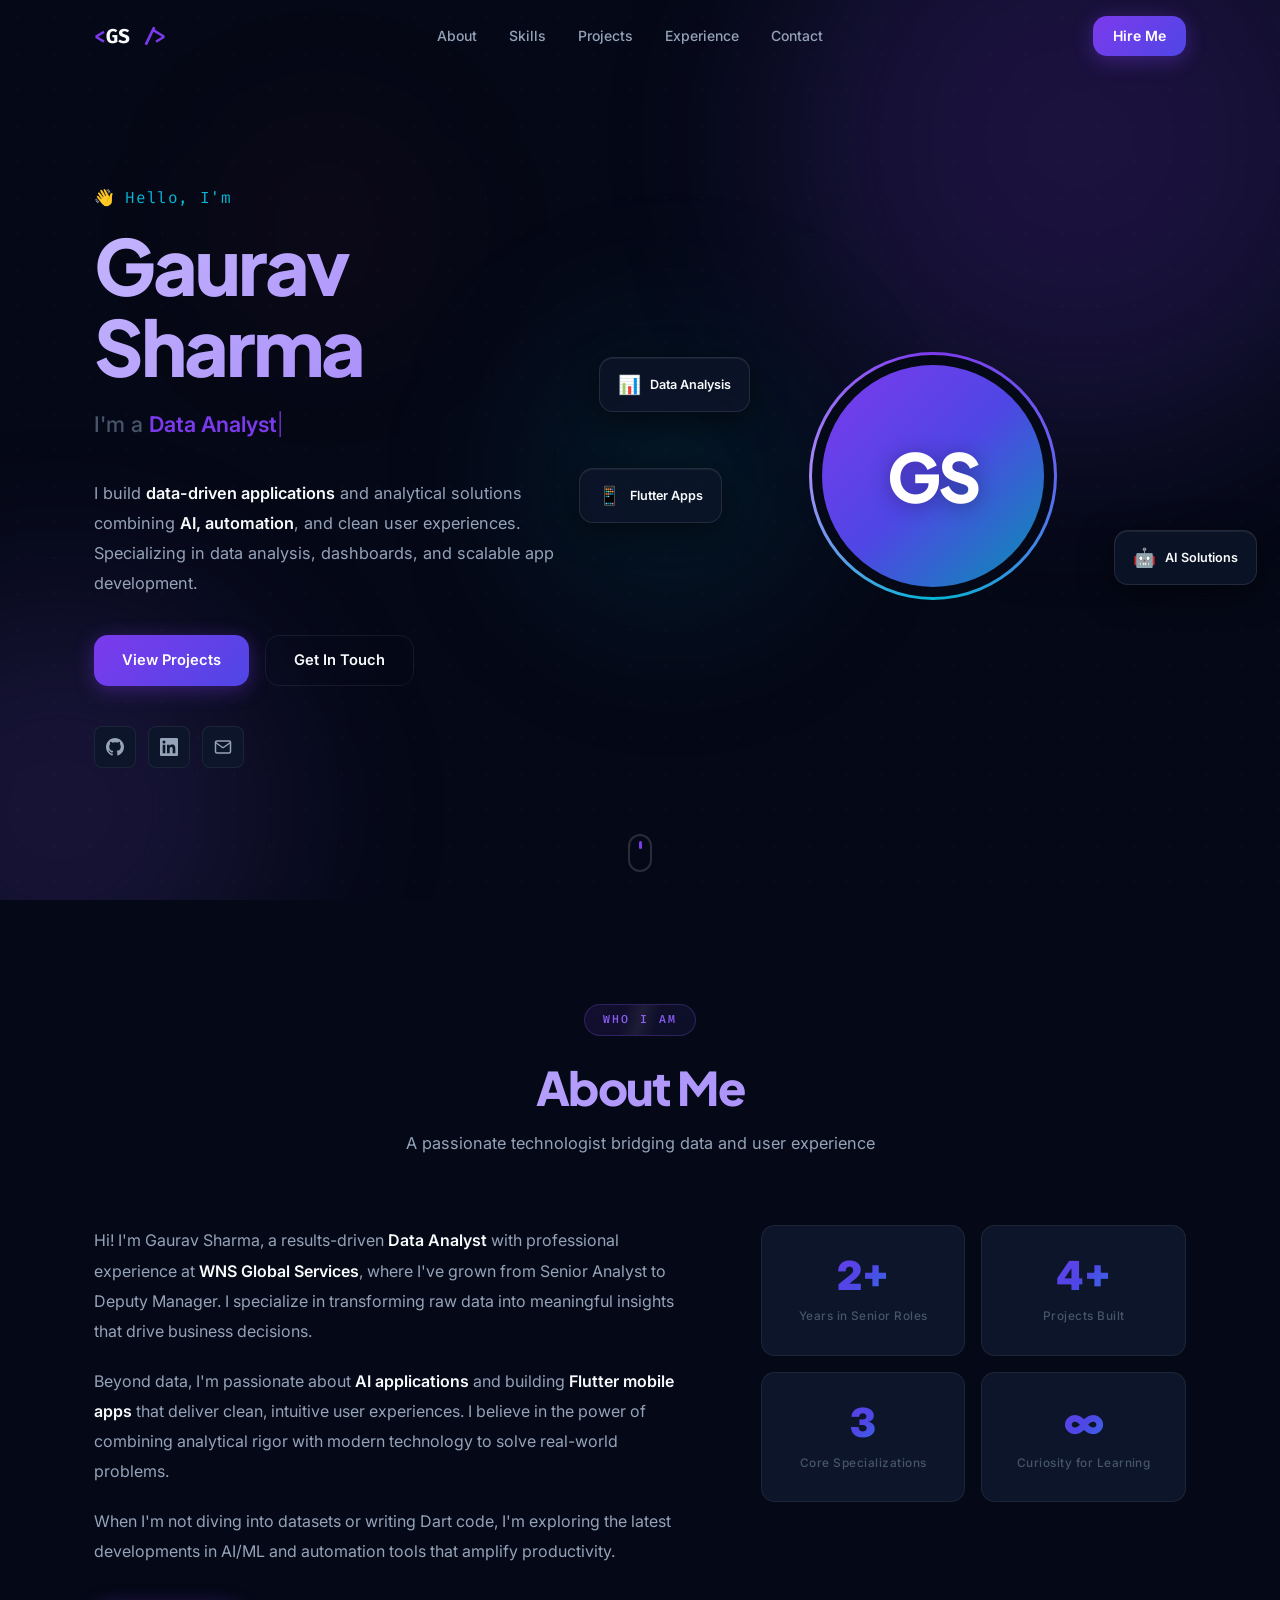
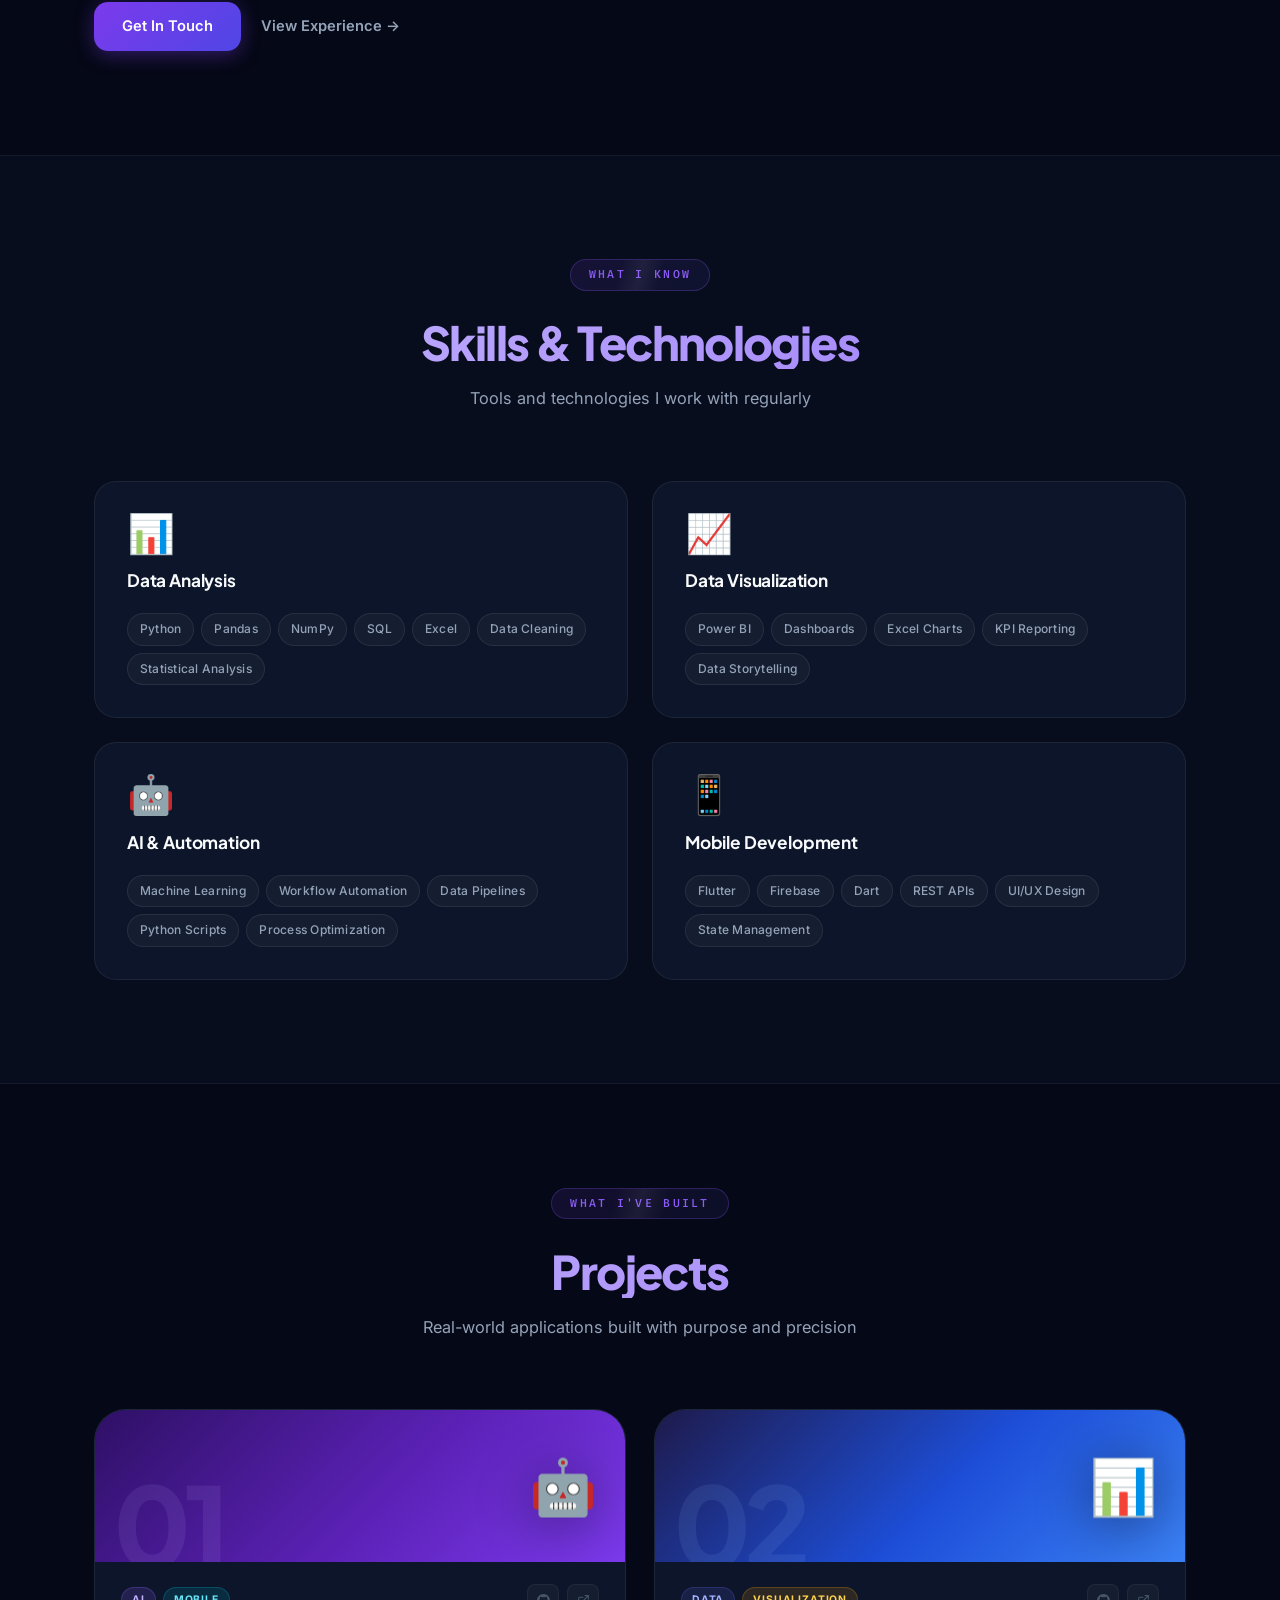
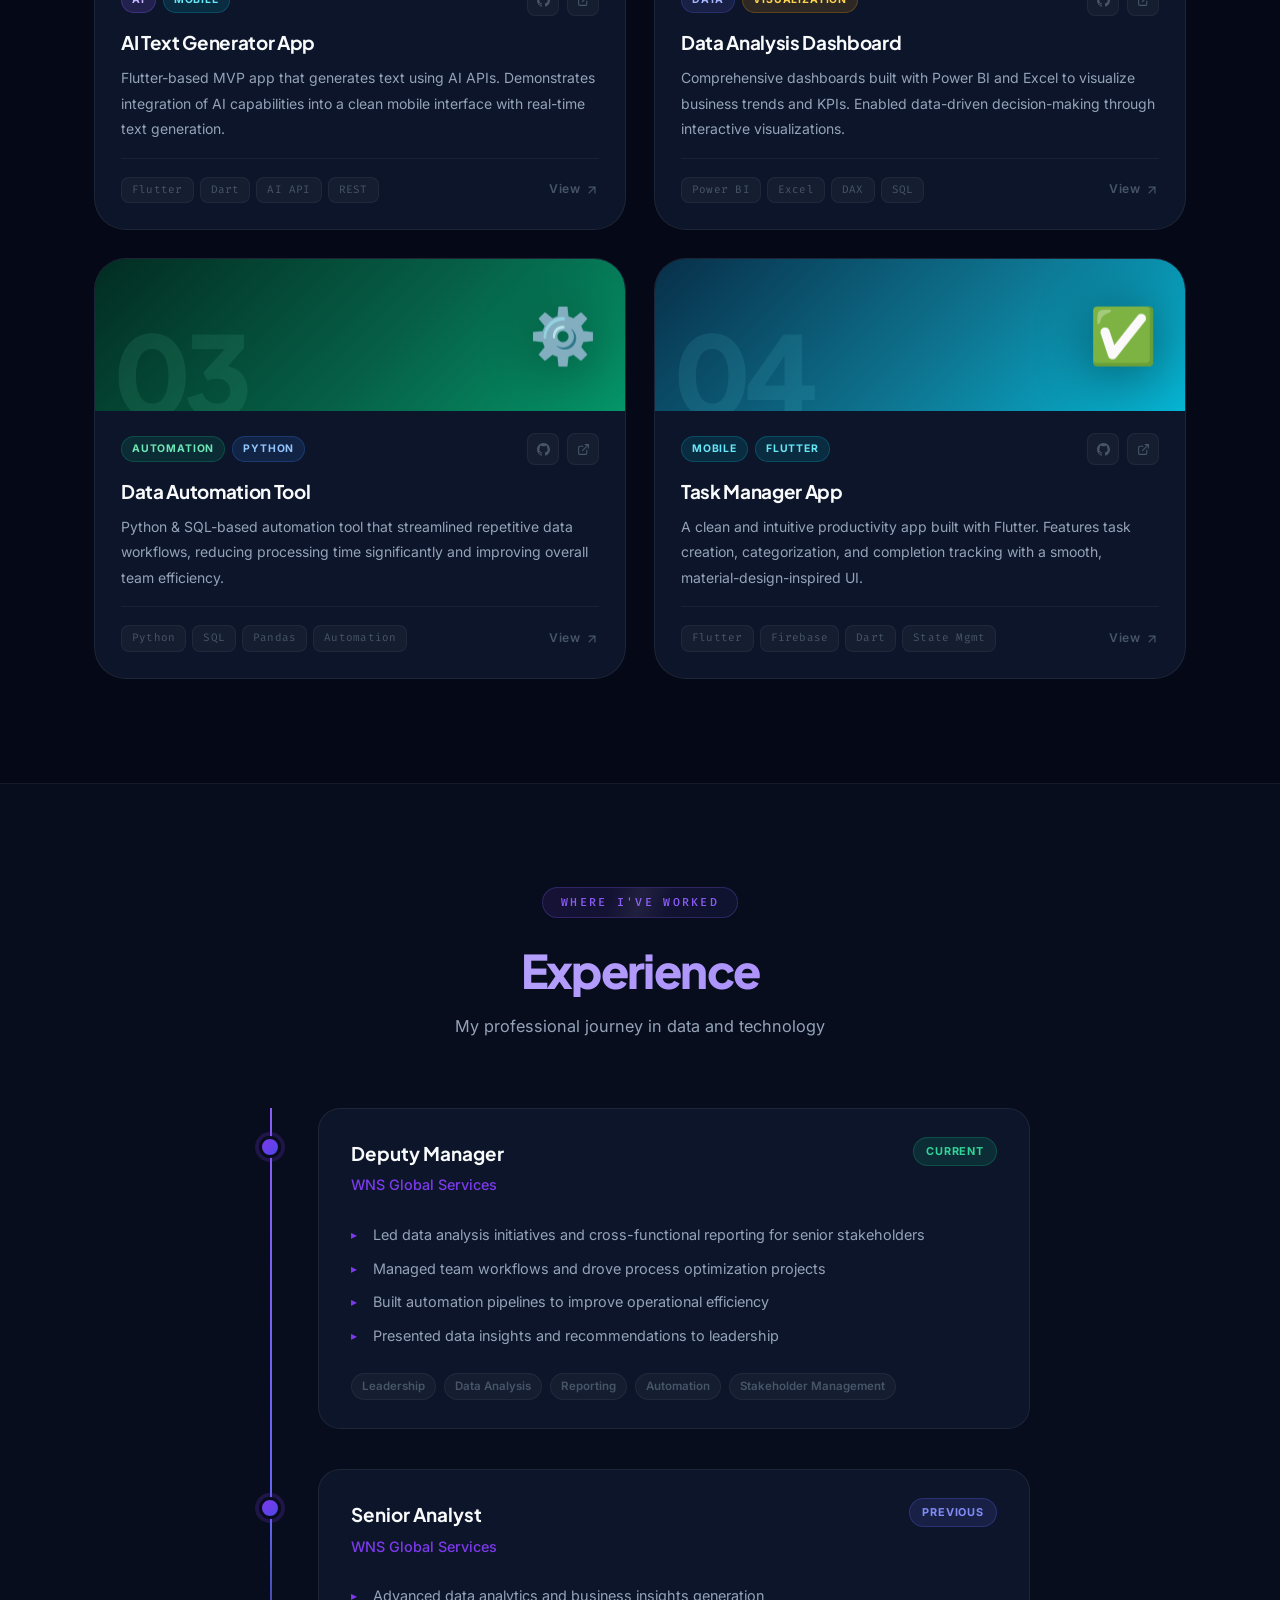
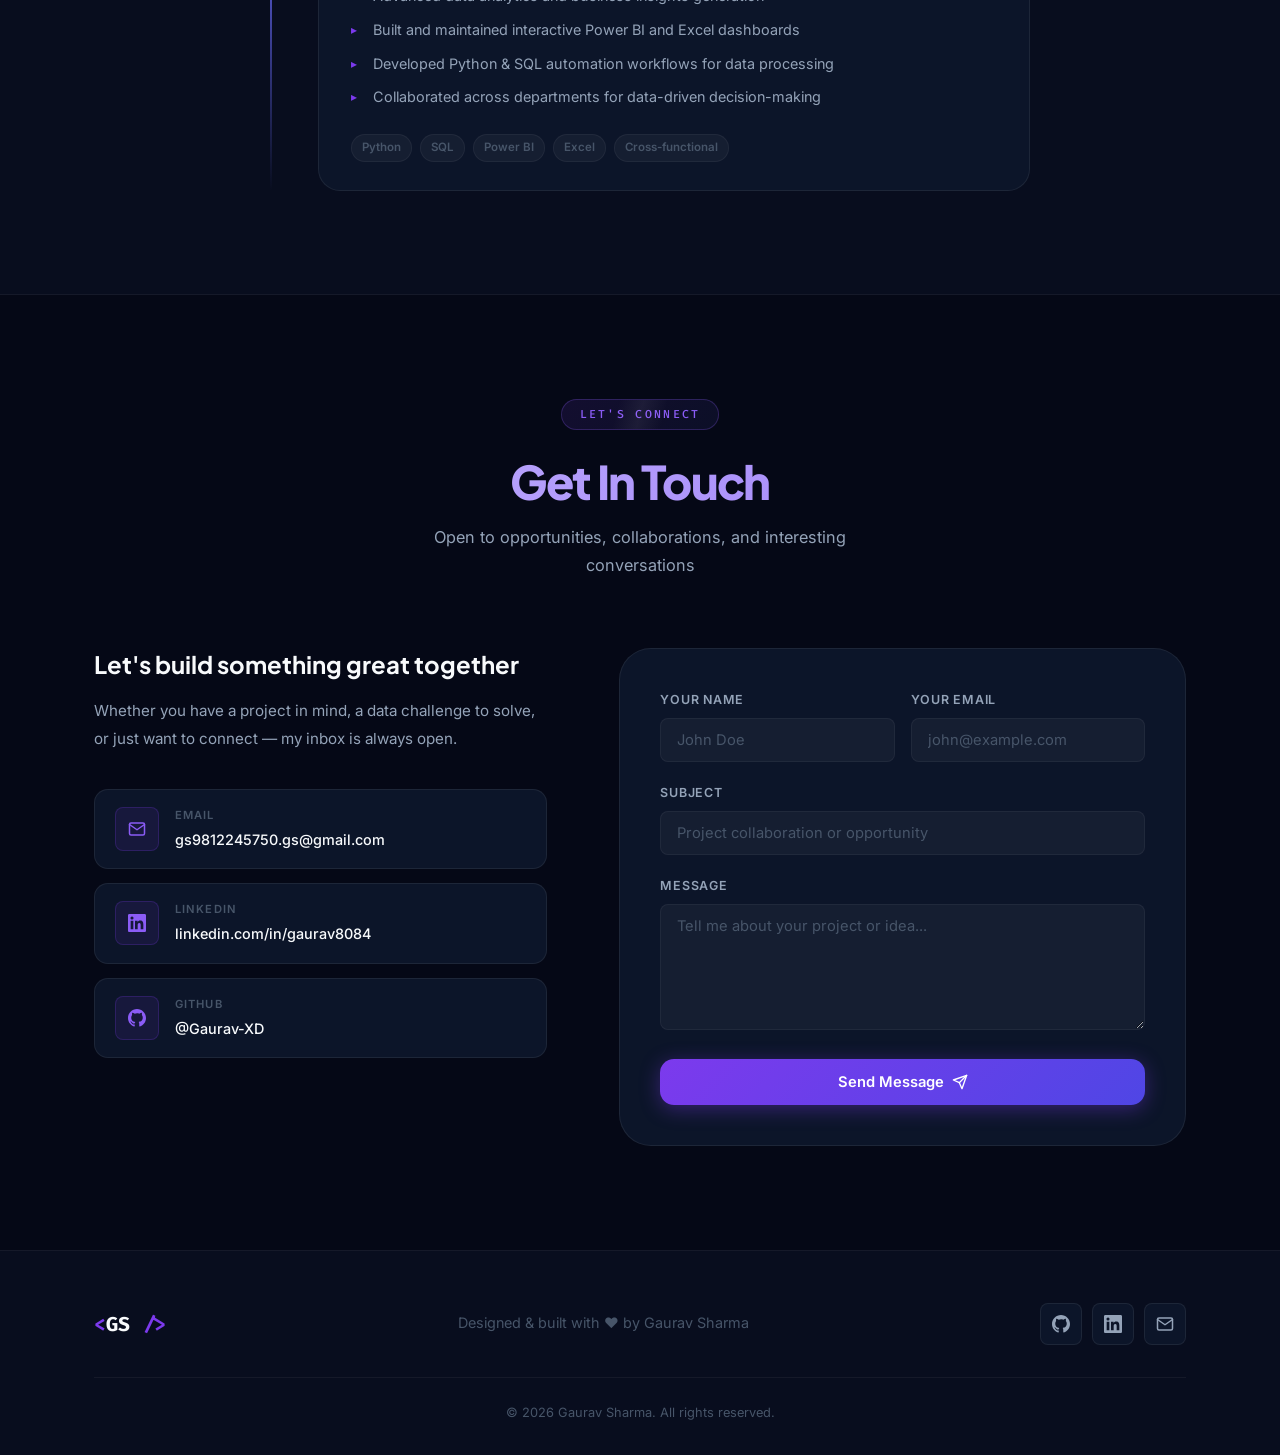
==== index.html @ 49dc33bd "Initial portfolio release" ====
<!DOCTYPE html>
<html lang="en">
<head>
  <meta charset="UTF-8" />
  <meta name="viewport" content="width=device-width, initial-scale=1.0" />
  <meta name="description" content="Gaurav Sharma – Data Analyst, AI Enthusiast & Flutter Developer. Building data-driven applications and analytical solutions." />
  <title>Gaurav Sharma | Data Analyst · AI Enthusiast · Flutter Developer</title>
  <link rel="stylesheet" href="style.css" />
  <link rel="preconnect" href="https://fonts.googleapis.com" />
  <link rel="preconnect" href="https://fonts.gstatic.com" crossorigin />
  <link href="https://fonts.googleapis.com/css2?family=Plus+Jakarta+Sans:wght@400;500;600;700;800;900&family=Inter:wght@300;400;500;600;700;800;900&family=Fira+Code:wght@400;500&display=swap" rel="stylesheet" />
</head>
<body>

  <!-- ===================== NAVIGATION ===================== -->
  <nav class="nav" id="nav">
    <div class="container nav-container">
      <a href="#hero" class="nav-logo">
        <span class="logo-bracket">&lt;</span>GS<span class="logo-bracket"> /&gt;</span>
      </a>
      <ul class="nav-menu" id="navMenu">
        <li><a href="#about"      class="nav-link">About</a></li>
        <li><a href="#skills"     class="nav-link">Skills</a></li>
        <li><a href="#projects"   class="nav-link">Projects</a></li>
        <li><a href="#experience" class="nav-link">Experience</a></li>
        <li><a href="#contact"    class="nav-link">Contact</a></li>
      </ul>
      <a href="#contact" class="btn btn-primary nav-cta">Hire Me</a>
      <button class="hamburger" id="hamburger" aria-label="Toggle menu" aria-expanded="false">
        <span></span><span></span><span></span>
      </button>
    </div>
  </nav>

  <!-- ===================== HERO ===================== -->
  <section id="hero" class="hero">
    <div class="hero-bg">
      <div class="hero-orb orb-1"></div>
      <div class="hero-orb orb-2"></div>
      <div class="hero-orb orb-3"></div>
      <div class="hero-orb orb-4"></div>
    </div>

    <div class="container hero-container">
      <!-- Left: Text Content -->
      <div class="hero-content">
        <p class="hero-greeting animate-fade">👋 Hello, I'm</p>
        <h1 class="hero-name" style="animation-delay:.1s">Gaurav Sharma</h1>
        <div class="hero-role animate-fade" style="animation-delay:.2s">
          <span class="role-prefix">I'm a </span>
          <span class="typing-text" id="typingText"></span><span class="cursor">|</span>
        </div>
        <p class="hero-bio animate-fade" style="animation-delay:.3s">
          I build <strong>data-driven applications</strong> and analytical solutions combining
          <strong>AI, automation</strong>, and clean user experiences. Specializing in
          data analysis, dashboards, and scalable app development.
        </p>
        <div class="hero-actions animate-fade" style="animation-delay:.4s">
          <a href="#projects" class="btn btn-primary">View Projects</a>
          <a href="#contact"  class="btn btn-outline">Get In Touch</a>
        </div>
        <div class="hero-socials animate-fade" style="animation-delay:.5s">
          <a href="https://github.com/Gaurav-XD" target="_blank" rel="noopener noreferrer" class="social-link" aria-label="GitHub">
            <svg viewBox="0 0 24 24" fill="currentColor"><path d="M12 0C5.374 0 0 5.373 0 12c0 5.302 3.438 9.8 8.207 11.387.599.111.793-.261.793-.577v-2.234c-3.338.726-4.033-1.416-4.033-1.416-.546-1.387-1.333-1.756-1.333-1.756-1.089-.745.083-.729.083-.729 1.205.084 1.839 1.237 1.839 1.237 1.07 1.834 2.807 1.304 3.492.997.107-.775.418-1.305.762-1.604-2.665-.305-5.467-1.334-5.467-5.931 0-1.311.469-2.381 1.236-3.221-.124-.303-.535-1.524.117-3.176 0 0 1.008-.322 3.301 1.23A11.509 11.509 0 0112 5.803c1.02.005 2.047.138 3.006.404 2.291-1.552 3.297-1.23 3.297-1.23.653 1.653.242 2.874.118 3.176.77.84 1.235 1.911 1.235 3.221 0 4.609-2.807 5.624-5.479 5.921.43.372.823 1.102.823 2.222v3.293c0 .319.192.694.801.576C20.566 21.797 24 17.3 24 12c0-6.627-5.373-12-12-12z"/></svg>
          </a>
          <a href="https://www.linkedin.com/in/gaurav8084/" target="_blank" rel="noopener noreferrer" class="social-link" aria-label="LinkedIn">
            <svg viewBox="0 0 24 24" fill="currentColor"><path d="M20.447 20.452h-3.554v-5.569c0-1.328-.027-3.037-1.852-3.037-1.853 0-2.136 1.445-2.136 2.939v5.667H9.351V9h3.414v1.561h.046c.477-.9 1.637-1.85 3.37-1.85 3.601 0 4.267 2.37 4.267 5.455v6.286zM5.337 7.433a2.062 2.062 0 01-2.063-2.065 2.064 2.064 0 112.063 2.065zm1.782 13.019H3.555V9h3.564v11.452zM22.225 0H1.771C.792 0 0 .774 0 1.729v20.542C0 23.227.792 24 1.771 24h20.451C23.2 24 24 23.227 24 22.271V1.729C24 .774 23.2 0 22.222 0h.003z"/></svg>
          </a>
          <a href="mailto:gs9812245750.gs@gmail.com" class="social-link" aria-label="Email">
            <svg viewBox="0 0 24 24" fill="none" stroke="currentColor" stroke-width="2" stroke-linecap="round" stroke-linejoin="round"><path d="M4 4h16c1.1 0 2 .9 2 2v12c0 1.1-.9 2-2 2H4c-1.1 0-2-.9-2-2V6c0-1.1.9-2 2-2z"/><polyline points="22,6 12,13 2,6"/></svg>
          </a>
        </div>
      </div>

      <!-- Right: Visual -->
      <div class="hero-visual animate-fade" style="animation-delay:.25s">
        <div class="hero-avatar">
          <div class="avatar-ring"></div>
          <div class="avatar-inner">GS</div>
        </div>
        <div class="floating-card card-1"><span class="card-icon">📊</span><span>Data Analysis</span></div>
        <div class="floating-card card-2"><span class="card-icon">🤖</span><span>AI Solutions</span></div>
        <div class="floating-card card-3"><span class="card-icon">📱</span><span>Flutter Apps</span></div>
      </div>
    </div>

    <a href="#about" class="scroll-indicator" aria-label="Scroll down">
      <div class="scroll-mouse"><div class="scroll-wheel"></div></div>
    </a>
  </section>

  <!-- ===================== ABOUT ===================== -->
  <section id="about" class="section">
    <div class="container">
      <div class="section-header animate-on-scroll">
        <span class="section-label">Who I Am</span>
        <h2 class="section-title">About Me</h2>
        <p class="section-subtitle">A passionate technologist bridging data and user experience</p>
      </div>

      <div class="about-grid">
        <div class="about-text animate-on-scroll">
          <p>
            Hi! I'm Gaurav Sharma, a results-driven <strong>Data Analyst</strong> with professional
            experience at <strong>WNS Global Services</strong>, where I've grown from Senior Analyst
            to Deputy Manager. I specialize in transforming raw data into meaningful insights that
            drive business decisions.
          </p>
          <p>
            Beyond data, I'm passionate about <strong>AI applications</strong> and building
            <strong>Flutter mobile apps</strong> that deliver clean, intuitive user experiences.
            I believe in the power of combining analytical rigor with modern technology to solve
            real-world problems.
          </p>
          <p>
            When I'm not diving into datasets or writing Dart code, I'm exploring the latest
            developments in AI/ML and automation tools that amplify productivity.
          </p>
          <div class="about-actions">
            <a href="#contact"    class="btn btn-primary">Get In Touch</a>
            <a href="#experience" class="btn btn-ghost">View Experience →</a>
          </div>
        </div>

        <div class="about-stats animate-on-scroll">
          <div class="stat-card">
            <span class="stat-number">2+</span>
            <span class="stat-label">Years in Senior Roles</span>
          </div>
          <div class="stat-card">
            <span class="stat-number">4+</span>
            <span class="stat-label">Projects Built</span>
          </div>
          <div class="stat-card">
            <span class="stat-number">3</span>
            <span class="stat-label">Core Specializations</span>
          </div>
          <div class="stat-card">
            <span class="stat-number">∞</span>
            <span class="stat-label">Curiosity for Learning</span>
          </div>
        </div>
      </div>
    </div>
  </section>

  <!-- ===================== SKILLS ===================== -->
  <section id="skills" class="section section-dark">
    <div class="container">
      <div class="section-header animate-on-scroll">
        <span class="section-label">What I Know</span>
        <h2 class="section-title">Skills &amp; Technologies</h2>
        <p class="section-subtitle">Tools and technologies I work with regularly</p>
      </div>

      <div class="skills-grid">
        <div class="skill-category animate-on-scroll">
          <div class="category-icon">📊</div>
          <h3>Data Analysis</h3>
          <div class="skill-tags">
            <span class="tag">Python</span>
            <span class="tag">Pandas</span>
            <span class="tag">NumPy</span>
            <span class="tag">SQL</span>
            <span class="tag">Excel</span>
            <span class="tag">Data Cleaning</span>
            <span class="tag">Statistical Analysis</span>
          </div>
        </div>

        <div class="skill-category animate-on-scroll">
          <div class="category-icon">📈</div>
          <h3>Data Visualization</h3>
          <div class="skill-tags">
            <span class="tag">Power BI</span>
            <span class="tag">Dashboards</span>
            <span class="tag">Excel Charts</span>
            <span class="tag">KPI Reporting</span>
            <span class="tag">Data Storytelling</span>
          </div>
        </div>

        <div class="skill-category animate-on-scroll">
          <div class="category-icon">🤖</div>
          <h3>AI &amp; Automation</h3>
          <div class="skill-tags">
            <span class="tag">Machine Learning</span>
            <span class="tag">Workflow Automation</span>
            <span class="tag">Data Pipelines</span>
            <span class="tag">Python Scripts</span>
            <span class="tag">Process Optimization</span>
          </div>
        </div>

        <div class="skill-category animate-on-scroll">
          <div class="category-icon">📱</div>
          <h3>Mobile Development</h3>
          <div class="skill-tags">
            <span class="tag">Flutter</span>
            <span class="tag">Firebase</span>
            <span class="tag">Dart</span>
            <span class="tag">REST APIs</span>
            <span class="tag">UI/UX Design</span>
            <span class="tag">State Management</span>
          </div>
        </div>
      </div>
    </div>
  </section>

  <!-- ===================== PROJECTS ===================== -->
  <section id="projects" class="section">
    <div class="container">
      <div class="section-header animate-on-scroll">
        <span class="section-label">What I've Built</span>
        <h2 class="section-title">Projects</h2>
        <p class="section-subtitle">Real-world applications built with purpose and precision</p>
      </div>

      <div class="projects-grid">

        <!-- Project 1 -->
        <div class="project-card animate-on-scroll" data-color="purple">
          <div class="project-card-banner">
            <span class="card-num">01</span>
            <div class="banner-icon">🤖</div>
            <div class="banner-shimmer"></div>
          </div>
          <div class="project-content">
            <div class="project-top">
              <div class="project-badges">
                <span class="badge badge-ai">AI</span>
                <span class="badge badge-mobile">Mobile</span>
              </div>
              <div class="project-links">
                <a href="#" class="project-link" aria-label="View on GitHub" title="GitHub">
                  <svg viewBox="0 0 24 24" fill="currentColor"><path d="M12 0C5.374 0 0 5.373 0 12c0 5.302 3.438 9.8 8.207 11.387.599.111.793-.261.793-.577v-2.234c-3.338.726-4.033-1.416-4.033-1.416-.546-1.387-1.333-1.756-1.333-1.756-1.089-.745.083-.729.083-.729 1.205.084 1.839 1.237 1.839 1.237 1.07 1.834 2.807 1.304 3.492.997.107-.775.418-1.305.762-1.604-2.665-.305-5.467-1.334-5.467-5.931 0-1.311.469-2.381 1.236-3.221-.124-.303-.535-1.524.117-3.176 0 0 1.008-.322 3.301 1.23A11.509 11.509 0 0112 5.803c1.02.005 2.047.138 3.006.404 2.291-1.552 3.297-1.23 3.297-1.23.653 1.653.242 2.874.118 3.176.77.84 1.235 1.911 1.235 3.221 0 4.609-2.807 5.624-5.479 5.921.43.372.823 1.102.823 2.222v3.293c0 .319.192.694.801.576C20.566 21.797 24 17.3 24 12c0-6.627-5.373-12-12-12z"/></svg>
                </a>
                <a href="#" class="project-link" aria-label="Live demo" title="Live Demo">
                  <svg viewBox="0 0 24 24" fill="none" stroke="currentColor" stroke-width="2" stroke-linecap="round" stroke-linejoin="round"><path d="M18 13v6a2 2 0 01-2 2H5a2 2 0 01-2-2V8a2 2 0 012-2h6"/><polyline points="15 3 21 3 21 9"/><line x1="10" y1="14" x2="21" y2="3"/></svg>
                </a>
              </div>
            </div>
            <h3>AI Text Generator App</h3>
            <p>Flutter-based MVP app that generates text using AI APIs. Demonstrates integration of AI capabilities into a clean mobile interface with real-time text generation.</p>
            <div class="project-footer">
              <div class="tech-stack">
                <span class="tech-tag">Flutter</span>
                <span class="tech-tag">Dart</span>
                <span class="tech-tag">AI API</span>
                <span class="tech-tag">REST</span>
              </div>
              <a href="#" class="project-view-btn">
                View
                <svg viewBox="0 0 24 24" fill="none" stroke="currentColor" stroke-width="2" stroke-linecap="round" stroke-linejoin="round"><line x1="7" y1="17" x2="17" y2="7"/><polyline points="7 7 17 7 17 17"/></svg>
              </a>
            </div>
          </div>
        </div>

        <!-- Project 2 -->
        <div class="project-card animate-on-scroll" data-color="blue">
          <div class="project-card-banner">
            <span class="card-num">02</span>
            <div class="banner-icon">📊</div>
            <div class="banner-shimmer"></div>
          </div>
          <div class="project-content">
            <div class="project-top">
              <div class="project-badges">
                <span class="badge badge-data">Data</span>
                <span class="badge badge-viz">Visualization</span>
              </div>
              <div class="project-links">
                <a href="#" class="project-link" aria-label="View on GitHub" title="GitHub">
                  <svg viewBox="0 0 24 24" fill="currentColor"><path d="M12 0C5.374 0 0 5.373 0 12c0 5.302 3.438 9.8 8.207 11.387.599.111.793-.261.793-.577v-2.234c-3.338.726-4.033-1.416-4.033-1.416-.546-1.387-1.333-1.756-1.333-1.756-1.089-.745.083-.729.083-.729 1.205.084 1.839 1.237 1.839 1.237 1.07 1.834 2.807 1.304 3.492.997.107-.775.418-1.305.762-1.604-2.665-.305-5.467-1.334-5.467-5.931 0-1.311.469-2.381 1.236-3.221-.124-.303-.535-1.524.117-3.176 0 0 1.008-.322 3.301 1.23A11.509 11.509 0 0112 5.803c1.02.005 2.047.138 3.006.404 2.291-1.552 3.297-1.23 3.297-1.23.653 1.653.242 2.874.118 3.176.77.84 1.235 1.911 1.235 3.221 0 4.609-2.807 5.624-5.479 5.921.43.372.823 1.102.823 2.222v3.293c0 .319.192.694.801.576C20.566 21.797 24 17.3 24 12c0-6.627-5.373-12-12-12z"/></svg>
                </a>
                <a href="#" class="project-link" aria-label="Live demo" title="Live Demo">
                  <svg viewBox="0 0 24 24" fill="none" stroke="currentColor" stroke-width="2" stroke-linecap="round" stroke-linejoin="round"><path d="M18 13v6a2 2 0 01-2 2H5a2 2 0 01-2-2V8a2 2 0 012-2h6"/><polyline points="15 3 21 3 21 9"/><line x1="10" y1="14" x2="21" y2="3"/></svg>
                </a>
              </div>
            </div>
            <h3>Data Analysis Dashboard</h3>
            <p>Comprehensive dashboards built with Power BI and Excel to visualize business trends and KPIs. Enabled data-driven decision-making through interactive visualizations.</p>
            <div class="project-footer">
              <div class="tech-stack">
                <span class="tech-tag">Power BI</span>
                <span class="tech-tag">Excel</span>
                <span class="tech-tag">DAX</span>
                <span class="tech-tag">SQL</span>
              </div>
              <a href="#" class="project-view-btn">
                View
                <svg viewBox="0 0 24 24" fill="none" stroke="currentColor" stroke-width="2" stroke-linecap="round" stroke-linejoin="round"><line x1="7" y1="17" x2="17" y2="7"/><polyline points="7 7 17 7 17 17"/></svg>
              </a>
            </div>
          </div>
        </div>

        <!-- Project 3 -->
        <div class="project-card animate-on-scroll" data-color="green">
          <div class="project-card-banner">
            <span class="card-num">03</span>
            <div class="banner-icon">⚙️</div>
            <div class="banner-shimmer"></div>
          </div>
          <div class="project-content">
            <div class="project-top">
              <div class="project-badges">
                <span class="badge badge-auto">Automation</span>
                <span class="badge badge-python">Python</span>
              </div>
              <div class="project-links">
                <a href="#" class="project-link" aria-label="View on GitHub" title="GitHub">
                  <svg viewBox="0 0 24 24" fill="currentColor"><path d="M12 0C5.374 0 0 5.373 0 12c0 5.302 3.438 9.8 8.207 11.387.599.111.793-.261.793-.577v-2.234c-3.338.726-4.033-1.416-4.033-1.416-.546-1.387-1.333-1.756-1.333-1.756-1.089-.745.083-.729.083-.729 1.205.084 1.839 1.237 1.839 1.237 1.07 1.834 2.807 1.304 3.492.997.107-.775.418-1.305.762-1.604-2.665-.305-5.467-1.334-5.467-5.931 0-1.311.469-2.381 1.236-3.221-.124-.303-.535-1.524.117-3.176 0 0 1.008-.322 3.301 1.23A11.509 11.509 0 0112 5.803c1.02.005 2.047.138 3.006.404 2.291-1.552 3.297-1.23 3.297-1.23.653 1.653.242 2.874.118 3.176.77.84 1.235 1.911 1.235 3.221 0 4.609-2.807 5.624-5.479 5.921.43.372.823 1.102.823 2.222v3.293c0 .319.192.694.801.576C20.566 21.797 24 17.3 24 12c0-6.627-5.373-12-12-12z"/></svg>
                </a>
                <a href="#" class="project-link" aria-label="Live demo" title="Live Demo">
                  <svg viewBox="0 0 24 24" fill="none" stroke="currentColor" stroke-width="2" stroke-linecap="round" stroke-linejoin="round"><path d="M18 13v6a2 2 0 01-2 2H5a2 2 0 01-2-2V8a2 2 0 012-2h6"/><polyline points="15 3 21 3 21 9"/><line x1="10" y1="14" x2="21" y2="3"/></svg>
                </a>
              </div>
            </div>
            <h3>Data Automation Tool</h3>
            <p>Python &amp; SQL-based automation tool that streamlined repetitive data workflows, reducing processing time significantly and improving overall team efficiency.</p>
            <div class="project-footer">
              <div class="tech-stack">
                <span class="tech-tag">Python</span>
                <span class="tech-tag">SQL</span>
                <span class="tech-tag">Pandas</span>
                <span class="tech-tag">Automation</span>
              </div>
              <a href="#" class="project-view-btn">
                View
                <svg viewBox="0 0 24 24" fill="none" stroke="currentColor" stroke-width="2" stroke-linecap="round" stroke-linejoin="round"><line x1="7" y1="17" x2="17" y2="7"/><polyline points="7 7 17 7 17 17"/></svg>
              </a>
            </div>
          </div>
        </div>

        <!-- Project 4 -->
        <div class="project-card animate-on-scroll" data-color="cyan">
          <div class="project-card-banner">
            <span class="card-num">04</span>
            <div class="banner-icon">✅</div>
            <div class="banner-shimmer"></div>
          </div>
          <div class="project-content">
            <div class="project-top">
              <div class="project-badges">
                <span class="badge badge-mobile">Mobile</span>
                <span class="badge badge-flutter">Flutter</span>
              </div>
              <div class="project-links">
                <a href="#" class="project-link" aria-label="View on GitHub" title="GitHub">
                  <svg viewBox="0 0 24 24" fill="currentColor"><path d="M12 0C5.374 0 0 5.373 0 12c0 5.302 3.438 9.8 8.207 11.387.599.111.793-.261.793-.577v-2.234c-3.338.726-4.033-1.416-4.033-1.416-.546-1.387-1.333-1.756-1.333-1.756-1.089-.745.083-.729.083-.729 1.205.084 1.839 1.237 1.839 1.237 1.07 1.834 2.807 1.304 3.492.997.107-.775.418-1.305.762-1.604-2.665-.305-5.467-1.334-5.467-5.931 0-1.311.469-2.381 1.236-3.221-.124-.303-.535-1.524.117-3.176 0 0 1.008-.322 3.301 1.23A11.509 11.509 0 0112 5.803c1.02.005 2.047.138 3.006.404 2.291-1.552 3.297-1.23 3.297-1.23.653 1.653.242 2.874.118 3.176.77.84 1.235 1.911 1.235 3.221 0 4.609-2.807 5.624-5.479 5.921.43.372.823 1.102.823 2.222v3.293c0 .319.192.694.801.576C20.566 21.797 24 17.3 24 12c0-6.627-5.373-12-12-12z"/></svg>
                </a>
                <a href="#" class="project-link" aria-label="Live demo" title="Live Demo">
                  <svg viewBox="0 0 24 24" fill="none" stroke="currentColor" stroke-width="2" stroke-linecap="round" stroke-linejoin="round"><path d="M18 13v6a2 2 0 01-2 2H5a2 2 0 01-2-2V8a2 2 0 012-2h6"/><polyline points="15 3 21 3 21 9"/><line x1="10" y1="14" x2="21" y2="3"/></svg>
                </a>
              </div>
            </div>
            <h3>Task Manager App</h3>
            <p>A clean and intuitive productivity app built with Flutter. Features task creation, categorization, and completion tracking with a smooth, material-design-inspired UI.</p>
            <div class="project-footer">
              <div class="tech-stack">
                <span class="tech-tag">Flutter</span>
                <span class="tech-tag">Firebase</span>
                <span class="tech-tag">Dart</span>
                <span class="tech-tag">State Mgmt</span>
              </div>
              <a href="#" class="project-view-btn">
                View
                <svg viewBox="0 0 24 24" fill="none" stroke="currentColor" stroke-width="2" stroke-linecap="round" stroke-linejoin="round"><line x1="7" y1="17" x2="17" y2="7"/><polyline points="7 7 17 7 17 17"/></svg>
              </a>
            </div>
          </div>
        </div>

      </div>
    </div>
  </section>

  <!-- ===================== EXPERIENCE ===================== -->
  <section id="experience" class="section section-dark">
    <div class="container">
      <div class="section-header animate-on-scroll">
        <span class="section-label">Where I've Worked</span>
        <h2 class="section-title">Experience</h2>
        <p class="section-subtitle">My professional journey in data and technology</p>
      </div>

      <div class="timeline">

        <div class="timeline-item animate-on-scroll">
          <div class="timeline-dot"></div>
          <div class="timeline-card">
            <div class="timeline-header">
              <div>
                <h3 class="timeline-role">Deputy Manager</h3>
                <p class="timeline-company">WNS Global Services</p>
              </div>
              <span class="timeline-badge badge-current">Current</span>
            </div>
            <ul class="timeline-points">
              <li>Led data analysis initiatives and cross-functional reporting for senior stakeholders</li>
              <li>Managed team workflows and drove process optimization projects</li>
              <li>Built automation pipelines to improve operational efficiency</li>
              <li>Presented data insights and recommendations to leadership</li>
            </ul>
            <div class="timeline-tags">
              <span class="tag-sm">Leadership</span>
              <span class="tag-sm">Data Analysis</span>
              <span class="tag-sm">Reporting</span>
              <span class="tag-sm">Automation</span>
              <span class="tag-sm">Stakeholder Management</span>
            </div>
          </div>
        </div>

        <div class="timeline-item animate-on-scroll">
          <div class="timeline-dot"></div>
          <div class="timeline-card">
            <div class="timeline-header">
              <div>
                <h3 class="timeline-role">Senior Analyst</h3>
                <p class="timeline-company">WNS Global Services</p>
              </div>
              <span class="timeline-badge badge-prev">Previous</span>
            </div>
            <ul class="timeline-points">
              <li>Advanced data analytics and business insights generation</li>
              <li>Built and maintained interactive Power BI and Excel dashboards</li>
              <li>Developed Python &amp; SQL automation workflows for data processing</li>
              <li>Collaborated across departments for data-driven decision-making</li>
            </ul>
            <div class="timeline-tags">
              <span class="tag-sm">Python</span>
              <span class="tag-sm">SQL</span>
              <span class="tag-sm">Power BI</span>
              <span class="tag-sm">Excel</span>
              <span class="tag-sm">Cross-functional</span>
            </div>
          </div>
        </div>

      </div>
    </div>
  </section>

  <!-- ===================== CONTACT ===================== -->
  <section id="contact" class="section">
    <div class="container">
      <div class="section-header animate-on-scroll">
        <span class="section-label">Let's Connect</span>
        <h2 class="section-title">Get In Touch</h2>
        <p class="section-subtitle">Open to opportunities, collaborations, and interesting conversations</p>
      </div>

      <div class="contact-grid">
        <div class="contact-info animate-on-scroll">
          <h3>Let's build something great together</h3>
          <p>Whether you have a project in mind, a data challenge to solve, or just want to connect — my inbox is always open.</p>

          <div class="contact-links">
            <a href="mailto:gs9812245750.gs@gmail.com" class="contact-item">
              <div class="contact-icon">
                <svg viewBox="0 0 24 24" fill="none" stroke="currentColor" stroke-width="2" stroke-linecap="round" stroke-linejoin="round"><path d="M4 4h16c1.1 0 2 .9 2 2v12c0 1.1-.9 2-2 2H4c-1.1 0-2-.9-2-2V6c0-1.1.9-2 2-2z"/><polyline points="22,6 12,13 2,6"/></svg>
              </div>
              <div>
                <span class="contact-label">Email</span>
                <span class="contact-value">gs9812245750.gs@gmail.com</span>
              </div>
            </a>

            <a href="https://www.linkedin.com/in/gaurav8084/" target="_blank" rel="noopener noreferrer" class="contact-item">
              <div class="contact-icon">
                <svg viewBox="0 0 24 24" fill="currentColor"><path d="M20.447 20.452h-3.554v-5.569c0-1.328-.027-3.037-1.852-3.037-1.853 0-2.136 1.445-2.136 2.939v5.667H9.351V9h3.414v1.561h.046c.477-.9 1.637-1.85 3.37-1.85 3.601 0 4.267 2.37 4.267 5.455v6.286zM5.337 7.433a2.062 2.062 0 01-2.063-2.065 2.064 2.064 0 112.063 2.065zm1.782 13.019H3.555V9h3.564v11.452zM22.225 0H1.771C.792 0 0 .774 0 1.729v20.542C0 23.227.792 24 1.771 24h20.451C23.2 24 24 23.227 24 22.271V1.729C24 .774 23.2 0 22.222 0h.003z"/></svg>
              </div>
              <div>
                <span class="contact-label">LinkedIn</span>
                <span class="contact-value">linkedin.com/in/gaurav8084</span>
              </div>
            </a>

            <a href="https://github.com/Gaurav-XD" target="_blank" rel="noopener noreferrer" class="contact-item">
              <div class="contact-icon">
                <svg viewBox="0 0 24 24" fill="currentColor"><path d="M12 0C5.374 0 0 5.373 0 12c0 5.302 3.438 9.8 8.207 11.387.599.111.793-.261.793-.577v-2.234c-3.338.726-4.033-1.416-4.033-1.416-.546-1.387-1.333-1.756-1.333-1.756-1.089-.745.083-.729.083-.729 1.205.084 1.839 1.237 1.839 1.237 1.07 1.834 2.807 1.304 3.492.997.107-.775.418-1.305.762-1.604-2.665-.305-5.467-1.334-5.467-5.931 0-1.311.469-2.381 1.236-3.221-.124-.303-.535-1.524.117-3.176 0 0 1.008-.322 3.301 1.23A11.509 11.509 0 0112 5.803c1.02.005 2.047.138 3.006.404 2.291-1.552 3.297-1.23 3.297-1.23.653 1.653.242 2.874.118 3.176.77.84 1.235 1.911 1.235 3.221 0 4.609-2.807 5.624-5.479 5.921.43.372.823 1.102.823 2.222v3.293c0 .319.192.694.801.576C20.566 21.797 24 17.3 24 12c0-6.627-5.373-12-12-12z"/></svg>
              </div>
              <div>
                <span class="contact-label">GitHub</span>
                <span class="contact-value">@Gaurav-XD</span>
              </div>
            </a>
          </div>
        </div>

        <form class="contact-form animate-on-scroll" id="contactForm" novalidate>
          <input type="hidden" name="_subject" value="New message from Portfolio" />
          <div class="form-row">
            <div class="form-group">
              <label for="name">Your Name</label>
              <input type="text" id="name" name="name" placeholder="John Doe" required />
            </div>
            <div class="form-group">
              <label for="email">Your Email</label>
              <input type="email" id="email" name="email" placeholder="john@example.com" required />
            </div>
          </div>
          <div class="form-group">
            <label for="subject">Subject</label>
            <input type="text" id="msgsubject" name="msgsubject" placeholder="Project collaboration or opportunity" required />
          </div>
          <div class="form-group">
            <label for="message">Message</label>
            <textarea id="message" name="message" rows="5" placeholder="Tell me about your project or idea..." required></textarea>
          </div>
          <div id="formStatus" style="display:none; margin-bottom:12px; padding:12px 16px; border-radius:8px; font-size:.9rem; font-weight:500;"></div>
          <button type="submit" class="btn btn-primary btn-full" id="submitBtn">
            Send Message
            <svg viewBox="0 0 24 24" fill="none" stroke="currentColor" stroke-width="2" stroke-linecap="round" stroke-linejoin="round"><line x1="22" y1="2" x2="11" y2="13"/><polygon points="22 2 15 22 11 13 2 9 22 2"/></svg>
          </button>
        </form>
      </div>
    </div>
  </section>

  <!-- ===================== FOOTER ===================== -->
  <footer class="footer">
    <div class="container">
      <div class="footer-content">
        <a href="#hero" class="nav-logo">
          <span class="logo-bracket">&lt;</span>GS<span class="logo-bracket"> /&gt;</span>
        </a>
        <p class="footer-text">Designed &amp; built with ❤️ by Gaurav Sharma</p>
        <div class="footer-socials">
          <a href="https://github.com/Gaurav-XD" target="_blank" rel="noopener noreferrer" class="social-link" aria-label="GitHub">
            <svg viewBox="0 0 24 24" fill="currentColor"><path d="M12 0C5.374 0 0 5.373 0 12c0 5.302 3.438 9.8 8.207 11.387.599.111.793-.261.793-.577v-2.234c-3.338.726-4.033-1.416-4.033-1.416-.546-1.387-1.333-1.756-1.333-1.756-1.089-.745.083-.729.083-.729 1.205.084 1.839 1.237 1.839 1.237 1.07 1.834 2.807 1.304 3.492.997.107-.775.418-1.305.762-1.604-2.665-.305-5.467-1.334-5.467-5.931 0-1.311.469-2.381 1.236-3.221-.124-.303-.535-1.524.117-3.176 0 0 1.008-.322 3.301 1.23A11.509 11.509 0 0112 5.803c1.02.005 2.047.138 3.006.404 2.291-1.552 3.297-1.23 3.297-1.23.653 1.653.242 2.874.118 3.176.77.84 1.235 1.911 1.235 3.221 0 4.609-2.807 5.624-5.479 5.921.43.372.823 1.102.823 2.222v3.293c0 .319.192.694.801.576C20.566 21.797 24 17.3 24 12c0-6.627-5.373-12-12-12z"/></svg>
          </a>
          <a href="https://www.linkedin.com/in/gaurav8084/" target="_blank" rel="noopener noreferrer" class="social-link" aria-label="LinkedIn">
            <svg viewBox="0 0 24 24" fill="currentColor"><path d="M20.447 20.452h-3.554v-5.569c0-1.328-.027-3.037-1.852-3.037-1.853 0-2.136 1.445-2.136 2.939v5.667H9.351V9h3.414v1.561h.046c.477-.9 1.637-1.85 3.37-1.85 3.601 0 4.267 2.37 4.267 5.455v6.286zM5.337 7.433a2.062 2.062 0 01-2.063-2.065 2.064 2.064 0 112.063 2.065zm1.782 13.019H3.555V9h3.564v11.452zM22.225 0H1.771C.792 0 0 .774 0 1.729v20.542C0 23.227.792 24 1.771 24h20.451C23.2 24 24 23.227 24 22.271V1.729C24 .774 23.2 0 22.222 0h.003z"/></svg>
          </a>
          <a href="mailto:gs9812245750.gs@gmail.com" class="social-link" aria-label="Email">
            <svg viewBox="0 0 24 24" fill="none" stroke="currentColor" stroke-width="2" stroke-linecap="round" stroke-linejoin="round"><path d="M4 4h16c1.1 0 2 .9 2 2v12c0 1.1-.9 2-2 2H4c-1.1 0-2-.9-2-2V6c0-1.1.9-2 2-2z"/><polyline points="22,6 12,13 2,6"/></svg>
          </a>
        </div>
      </div>
      <p class="footer-copy">© 2026 Gaurav Sharma. All rights reserved.</p>
    </div>
  </footer>

  <!-- Back to Top -->
  <button class="back-to-top" id="backToTop" aria-label="Back to top">
    <svg viewBox="0 0 24 24" fill="none" stroke="currentColor" stroke-width="2.5" stroke-linecap="round" stroke-linejoin="round"><polyline points="18 15 12 9 6 15"/></svg>
  </button>

  <!-- ===================== SCRIPTS ===================== -->
  <script>
    // --- Intersection Observer: scroll animations ---
    const observer = new IntersectionObserver((entries) => {
      entries.forEach(entry => {
        if (entry.isIntersecting) {
          entry.target.classList.add('visible');
        }
      });
    }, { threshold: 0.08, rootMargin: '0px 0px -40px 0px' });

    document.querySelectorAll('.animate-on-scroll').forEach(el => observer.observe(el));

    // --- Nav: active link + scrolled class ---
    const sections  = document.querySelectorAll('section[id]');
    const navLinks  = document.querySelectorAll('.nav-link');
    const nav       = document.getElementById('nav');
    const backToTop = document.getElementById('backToTop');

    window.addEventListener('scroll', () => {
      let current = '';
      sections.forEach(sec => {
        if (window.scrollY >= sec.offsetTop - 110) current = sec.id;
      });
      navLinks.forEach(link => {
        link.classList.toggle('active', link.getAttribute('href') === '#' + current);
      });
      nav.classList.toggle('scrolled', window.scrollY > 50);
      backToTop.classList.toggle('show', window.scrollY > 400);
    });

    // --- Back to top ---
    backToTop.addEventListener('click', () => window.scrollTo({ top: 0, behavior: 'smooth' }));

    // --- Hamburger menu ---
    const hamburger = document.getElementById('hamburger');
    const navMenu   = document.getElementById('navMenu');

    hamburger.addEventListener('click', () => {
      const open = navMenu.classList.toggle('open');
      hamburger.classList.toggle('active', open);
      hamburger.setAttribute('aria-expanded', open);
    });

    navLinks.forEach(link => link.addEventListener('click', () => {
      navMenu.classList.remove('open');
      hamburger.classList.remove('active');
      hamburger.setAttribute('aria-expanded', 'false');
    }));

    // --- Typewriter effect ---
    const roles = ['Data Analyst', 'AI Enthusiast', 'Flutter Developer', 'Problem Solver'];
    let rIdx = 0, cIdx = 0, deleting = false;
    const typingEl = document.getElementById('typingText');

    function typewriter() {
      const role = roles[rIdx];
      typingEl.textContent = role.substring(0, cIdx);
      let speed = deleting ? 55 : 105;
      if (!deleting && cIdx === role.length)   { speed = 2200; deleting = true; }
      else if (deleting && cIdx === 0)         { deleting = false; rIdx = (rIdx + 1) % roles.length; speed = 450; }
      cIdx += deleting ? -1 : 1;
      setTimeout(typewriter, speed);
    }
    typewriter();

    // --- Smooth scroll for all anchor links ---
    document.querySelectorAll('a[href^="#"]').forEach(a => {
      a.addEventListener('click', e => {
        const target = document.querySelector(a.getAttribute('href'));
        if (target) { e.preventDefault(); target.scrollIntoView({ behavior: 'smooth', block: 'start' }); }
      });
    });

    // --- Contact form submit (Formspree) ---
    document.getElementById('contactForm').addEventListener('submit', async function(e) {
      e.preventDefault();
      const btn = document.getElementById('submitBtn');
      const statusEl = document.getElementById('formStatus');

      // Basic validation
      const name = document.getElementById('name').value.trim();
      const email = document.getElementById('email').value.trim();
      const subject = document.getElementById('msgsubject').value.trim();
      const message = document.getElementById('message').value.trim();
      if (!name || !email || !subject || !message) {
        statusEl.style.display = 'block';
        statusEl.style.background = 'rgba(239,68,68,0.15)';
        statusEl.style.color = '#fca5a5';
        statusEl.style.border = '1px solid rgba(239,68,68,0.3)';
        statusEl.textContent = 'Please fill in all fields.';
        return;
      }

      btn.innerHTML = 'Sending...';
      btn.disabled = true;
      statusEl.style.display = 'none';

      try {
        const res = await fetch('https://formspree.io/f/xykbldjj', {
          method: 'POST',
          headers: { 'Content-Type': 'application/json', 'Accept': 'application/json' },
          body: JSON.stringify({ name, email, subject, message })
        });
        const data = await res.json();

        if (res.ok) {
          statusEl.style.display = 'block';
          statusEl.style.background = 'rgba(16,185,129,0.15)';
          statusEl.style.color = '#6ee7b7';
          statusEl.style.border = '1px solid rgba(16,185,129,0.3)';
          statusEl.textContent = '✓ Message sent! I\'ll get back to you soon.';
          btn.innerHTML = 'Message Sent ✓';
          btn.style.background = 'linear-gradient(135deg, #10b981, #059669)';
          this.reset();
          setTimeout(() => {
            btn.innerHTML = 'Send Message <svg viewBox="0 0 24 24" fill="none" stroke="currentColor" stroke-width="2" stroke-linecap="round" stroke-linejoin="round"><line x1="22" y1="2" x2="11" y2="13"/><polygon points="22 2 15 22 11 13 2 9 22 2"/></svg>';
            btn.style.background = '';
            btn.disabled = false;
            statusEl.style.display = 'none';
          }, 4000);
        } else {
          throw new Error((data.errors || []).map(e => e.message).join(', ') || 'Submission failed');
        }
      } catch (err) {
        statusEl.style.display = 'block';
        statusEl.style.background = 'rgba(239,68,68,0.15)';
        statusEl.style.color = '#fca5a5';
        statusEl.style.border = '1px solid rgba(239,68,68,0.3)';
        statusEl.textContent = 'Something went wrong. Please try emailing directly.';
        btn.innerHTML = 'Send Message <svg viewBox="0 0 24 24" fill="none" stroke="currentColor" stroke-width="2" stroke-linecap="round" stroke-linejoin="round"><line x1="22" y1="2" x2="11" y2="13"/><polygon points="22 2 15 22 11 13 2 9 22 2"/></svg>';
        btn.style.background = '';
        btn.disabled = false;
      }
    });
  </script>
</body>
</html>
---- style.css ----
/* ============================================================
   PORTFOLIO — Gaurav Sharma
   Modern Dark Theme | HTML + CSS | No Frameworks
   ============================================================ */

/* === CSS Custom Properties === */
:root {
  --bg-primary:        #050816;
  --bg-secondary:      #080d1e;
  --bg-card:           #0c1529;
  --bg-card-hover:     #111e38;

  --accent-primary:    #7c3aed;
  --accent-secondary:  #6d28d9;
  --accent-violet:     #8b5cf6;
  --accent-indigo:     #6366f1;
  --accent-cyan:       #06b6d4;
  --accent-green:      #10b981;
  --accent-gold:       #f59e0b;
  --accent-rose:       #f43f5e;

  --text-primary:      #f8fafc;
  --text-secondary:    #94a3b8;
  --text-muted:        #475569;

  --border-subtle:     rgba(255, 255, 255, 0.05);
  --border-card:       rgba(255, 255, 255, 0.07);
  --border-accent:     rgba(124, 58, 237, 0.35);

  --gradient-primary:  linear-gradient(135deg, #7c3aed, #4f46e5);
  --gradient-vivid:    linear-gradient(135deg, #7c3aed 0%, #4f46e5 50%, #0ea5e9 100%);
  --gradient-text:     linear-gradient(135deg, #c4b5fd 0%, #a78bfa 30%, #818cf8 65%, #38bdf8 100%);
  --gradient-text-ani: linear-gradient(135deg, #c4b5fd, #a78bfa, #818cf8, #38bdf8, #c4b5fd);

  --shadow-card:       0 4px 32px rgba(0, 0, 0, 0.55);
  --shadow-hover:      0 20px 60px rgba(124, 58, 237, 0.28);

  --radius-sm:   8px;
  --radius-md:  14px;
  --radius-lg:  22px;
  --radius-xl:  32px;
  --radius-pill: 100px;

  --transition:      all 0.35s cubic-bezier(0.4, 0, 0.2, 1);
  --transition-slow: all 0.55s cubic-bezier(0.4, 0, 0.2, 1);
  --nav-height: 72px;
  --font-mono:    'Fira Code', 'Cascadia Code', monospace;
  --font-display: 'Plus Jakarta Sans', 'Inter', -apple-system, sans-serif;
}

/* ===================== RESET & BASE ===================== */
*, *::before, *::after { box-sizing: border-box; margin: 0; padding: 0; }
html { scroll-behavior: smooth; font-size: 16px; }

body {
  font-family: 'Inter', -apple-system, BlinkMacSystemFont, 'Segoe UI', sans-serif;
  background-color: var(--bg-primary);
  color: var(--text-primary);
  line-height: 1.7;
  overflow-x: hidden;
  -webkit-font-smoothing: antialiased;
  -moz-osx-font-smoothing: grayscale;
}

h1, h2, h3, h4 { font-family: var(--font-display); }

/* Custom scrollbar */
::-webkit-scrollbar            { width: 5px; }
::-webkit-scrollbar-track      { background: var(--bg-primary); }
::-webkit-scrollbar-thumb      { background: var(--accent-primary); border-radius: 3px; }
::-webkit-scrollbar-thumb:hover{ background: var(--accent-secondary); }

/* Custom selection */
::selection { background: rgba(99, 102, 241, 0.3); color: var(--text-primary); }

a   { text-decoration: none; color: inherit; }
ul  { list-style: none; }
img { max-width: 100%; display: block; }
button { cursor: pointer; border: none; outline: none; font-family: inherit; background: none; }
input, textarea { font-family: inherit; }

/* ===================== LAYOUT ===================== */
.container {
  max-width: 1140px;
  margin: 0 auto;
  padding: 0 24px;
}

.section         { padding: 104px 0; }
.section-dark    { background-color: var(--bg-secondary); position: relative; }
.section-dark::before,
.section-dark::after {
  content: ''; position: absolute; left: 0; right: 0;
  height: 1px; background: var(--border-subtle);
}
.section-dark::before { top: 0; }
.section-dark::after  { bottom: 0; }

/* ===================== SECTION HEADER ===================== */
.section-header {
  text-align: center;
  margin-bottom: 68px;
}
.section-label {
  display: inline-block;
  font-family: var(--font-mono);
  font-size: 0.72rem;
  font-weight: 500;
  color: var(--accent-violet);
  letter-spacing: 0.2em;
  text-transform: uppercase;
  background: linear-gradient(135deg, rgba(124,58,237,0.12), rgba(99,102,241,0.08));
  border: 1px solid rgba(139,92,246,0.25);
  padding: 5px 18px;
  border-radius: var(--radius-pill);
  margin-bottom: 18px;
  position: relative;
  overflow: hidden;
}
.section-label::before {
  content: '';
  position: absolute; inset: 0;
  background: linear-gradient(105deg, transparent 35%, rgba(255,255,255,0.06) 50%, transparent 65%);
}
.section-title {
  font-size: clamp(2rem, 4vw, 2.9rem);
  font-weight: 800;
  letter-spacing: -0.035em;
  line-height: 1.12;
  background: var(--gradient-text-ani);
  background-size: 300% 300%;
  -webkit-background-clip: text;
  -webkit-text-fill-color: transparent;
  background-clip: text;
  animation: gradientShift 8s ease infinite;
  margin-bottom: 16px;
}
.section-subtitle {
  font-size: 1.02rem;
  color: var(--text-secondary);
  max-width: 520px;
  margin: 0 auto;
}

/* ===================== BUTTONS ===================== */
.btn {
  display: inline-flex;
  align-items: center;
  gap: 8px;
  padding: 12px 28px;
  border-radius: var(--radius-md);
  font-size: 0.92rem;
  font-weight: 600;
  transition: var(--transition);
  white-space: nowrap;
}
.btn svg { width: 16px; height: 16px; flex-shrink: 0; }

.btn-primary {
  background: var(--gradient-primary);
  color: #fff;
  box-shadow: 0 4px 20px rgba(124, 58, 237, 0.38);
  position: relative;
  overflow: hidden;
}
.btn-primary::after {
  content: '';
  position: absolute;
  top: 0; left: -100%;
  width: 60%; height: 100%;
  background: linear-gradient(105deg, transparent, rgba(255,255,255,0.18), transparent);
  transform: skewX(-15deg);
}
.btn-primary:hover::after { animation: shimmer 0.55s ease forwards; }
.btn-primary:hover {
  transform: translateY(-2px);
  box-shadow: 0 10px 36px rgba(124, 58, 237, 0.55);
}

.btn-outline {
  background: transparent;
  color: var(--text-primary);
  border: 1.5px solid var(--border-card);
}
.btn-outline:hover {
  border-color: var(--accent-primary);
  color: var(--accent-primary);
  background: rgba(99, 102, 241, 0.08);
  transform: translateY(-2px);
}

.btn-ghost {
  background: transparent;
  color: var(--text-secondary);
  padding: 12px 4px;
  font-size: 0.92rem;
}
.btn-ghost:hover { color: var(--accent-primary); }

.btn-full { width: 100%; justify-content: center; padding: 14px 28px; }

/* ===================== ANIMATIONS ===================== */
@keyframes fadeUp {
  from { opacity: 0; transform: translateY(28px); }
  to   { opacity: 1; transform: translateY(0); }
}
@keyframes float {
  0%, 100% { transform: translateY(0) scale(1); }
  50%       { transform: translateY(-32px) scale(1.05); }
}
@keyframes spin {
  to { transform: rotate(360deg); }
}
@keyframes floatCard {
  0%, 100% { transform: translateY(0) rotate(0deg); }
  50%       { transform: translateY(-12px) rotate(1deg); }
}
@keyframes scrollWheel {
  0%   { transform: translateY(0);    opacity: 1; }
  100% { transform: translateY(14px); opacity: 0; }
}
@keyframes blink {
  0%, 100% { opacity: 1; }
  50%       { opacity: 0; }
}
@keyframes bounce {
  0%, 100% { transform: translateX(-50%) translateY(0);  }
  50%       { transform: translateX(-50%) translateY(8px); }
}
@keyframes gradientShift {
  0%, 100% { background-position: 0% 50%; }
  50%       { background-position: 100% 50%; }
}
@keyframes shimmer {
  0%   { transform: translateX(-120%) skewX(-15deg); }
  100% { transform: translateX(320%) skewX(-15deg); }
}
@keyframes glowPulse {
  0%, 100% { opacity: 0.5; transform: scale(1); }
  50%       { opacity: 1;   transform: scale(1.06); }
}
@keyframes revealLine {
  from { transform: scaleX(0); opacity: 0; }
  to   { transform: scaleX(1); opacity: 1; }
}
@keyframes tiltIn {
  from { opacity: 0; transform: translateY(20px) rotateX(10deg); }
  to   { opacity: 1; transform: translateY(0) rotateX(0deg); }
}

/* Hero elements use CSS animation on load */
.animate-fade {
  opacity: 0;
  animation: fadeUp 0.7s cubic-bezier(0.4, 0, 0.2, 1) forwards;
}

/* Scroll-triggered elements */
.animate-on-scroll {
  opacity: 0;
  transform: translateY(32px);
  transition: opacity 0.65s cubic-bezier(0.4, 0, 0.2, 1),
              transform 0.65s cubic-bezier(0.4, 0, 0.2, 1);
}
.animate-on-scroll.visible {
  opacity: 1;
  transform: translateY(0);
}

/* Stagger for skills */
.skills-grid .skill-category:nth-child(1) { transition-delay: 0.05s; }
.skills-grid .skill-category:nth-child(2) { transition-delay: 0.15s; }
.skills-grid .skill-category:nth-child(3) { transition-delay: 0.25s; }
.skills-grid .skill-category:nth-child(4) { transition-delay: 0.35s; }

/* Stagger for projects */
.projects-grid .project-card:nth-child(1) { transition-delay: 0.05s; }
.projects-grid .project-card:nth-child(2) { transition-delay: 0.15s; }
.projects-grid .project-card:nth-child(3) { transition-delay: 0.25s; }
.projects-grid .project-card:nth-child(4) { transition-delay: 0.35s; }

/* Stagger for timeline */
.timeline-item:nth-child(1) { transition-delay: 0.1s; }
.timeline-item:nth-child(2) { transition-delay: 0.25s; }

/* ===================== NAVIGATION ===================== */
.nav {
  position: fixed;
  top: 0; left: 0; right: 0;
  height: var(--nav-height);
  z-index: 1000;
  transition: var(--transition);
}
.nav.scrolled {
  background: rgba(5, 8, 22, 0.94);
  backdrop-filter: blur(24px);
  -webkit-backdrop-filter: blur(24px);
  border-bottom: 1px solid var(--border-subtle);
  box-shadow: 0 4px 28px rgba(0, 0, 0, 0.4);
}
.nav-container {
  height: 100%;
  display: flex;
  align-items: center;
  justify-content: space-between;
  gap: 20px;
}
.nav-logo {
  font-family: var(--font-mono);
  font-size: 1.25rem;
  font-weight: 700;
  color: var(--text-primary);
  transition: var(--transition);
  flex-shrink: 0;
}
.nav-logo:hover { color: var(--accent-primary); }
.logo-bracket   { color: var(--accent-primary); }

.nav-menu {
  display: flex;
  align-items: center;
  gap: 4px;
}
.nav-link {
  font-size: 0.875rem;
  font-weight: 500;
  color: var(--text-secondary);
  padding: 6px 14px;
  border-radius: var(--radius-sm);
  transition: var(--transition);
}
.nav-link:hover,
.nav-link.active {
  color: var(--text-primary);
  background: rgba(255, 255, 255, 0.06);
}
.nav-link.active { color: var(--accent-primary); }

.nav-cta  { padding: 8px 20px; font-size: 0.875rem; }

.hamburger {
  display: none;
  flex-direction: column;
  justify-content: center;
  gap: 5px;
  width: 40px; height: 40px;
  padding: 6px;
  border-radius: var(--radius-sm);
  transition: var(--transition);
}
.hamburger span {
  display: block;
  width: 100%; height: 2px;
  background: var(--text-secondary);
  border-radius: 2px;
  transition: var(--transition);
  transform-origin: center;
}
.hamburger.active span:nth-child(1) { transform: translateY(7px) rotate(45deg); }
.hamburger.active span:nth-child(2) { opacity: 0; transform: scaleX(0); }
.hamburger.active span:nth-child(3) { transform: translateY(-7px) rotate(-45deg); }

/* ===================== HERO ===================== */
.hero {
  min-height: 100vh;
  display: flex;
  align-items: center;
  position: relative;
  overflow: hidden;
  padding-top: var(--nav-height);
}

/* Gradient background orbs */
.hero-bg { position: absolute; inset: 0; pointer-events: none; overflow: hidden; }
/* Dot grid overlay */
.hero-bg::after {
  content: '';
  position: absolute; inset: 0;
  background-image: radial-gradient(rgba(255,255,255,0.022) 1px, transparent 1px);
  background-size: 36px 36px;
}
.hero-orb {
  position: absolute;
  border-radius: 50%;
  filter: blur(80px);
  animation: float 9s ease-in-out infinite;
}
.orb-1 {
  width: 640px; height: 640px;
  background: radial-gradient(circle, rgba(124, 58, 237, 0.22), rgba(99, 102, 241, 0.07));
  top: -180px; right: -120px;
  animation-delay: 0s;
}
.orb-2 {
  width: 480px; height: 480px;
  background: radial-gradient(circle, rgba(139, 92, 246, 0.18), rgba(79, 70, 229, 0.05));
  bottom: -150px; left: -180px;
  animation-delay: 3s;
}
.orb-3 {
  width: 320px; height: 320px;
  background: radial-gradient(circle, rgba(6, 182, 212, 0.14), transparent);
  top: 35%; left: 40%;
  animation-delay: 6s;
}
.orb-4 {
  width: 240px; height: 240px;
  background: radial-gradient(circle, rgba(244, 63, 94, 0.07), transparent);
  top: 12%; left: 16%;
  animation-delay: 1.5s;
}

.hero-container {
  display: grid;
  grid-template-columns: 1fr 1fr;
  gap: 80px;
  align-items: center;
  padding-top: 40px;
  padding-bottom: 60px;
  width: 100%;
}

/* Hero copy */
.hero-greeting {
  font-family: var(--font-mono);
  font-size: 1rem;
  color: var(--accent-cyan);
  margin-bottom: 12px;
  letter-spacing: 0.04em;
}
.hero-name {
  font-size: clamp(2.8rem, 6vw, 5rem);
  font-weight: 900;
  letter-spacing: -0.04em;
  line-height: 1.06;
  background: linear-gradient(135deg, #c4b5fd, #a78bfa, #818cf8, #38bdf8, #c4b5fd);
  background-size: 300% 300%;
  -webkit-background-clip: text;
  -webkit-text-fill-color: transparent;
  background-clip: text;
  margin-bottom: 20px;
  opacity: 0;
  animation: fadeUp 0.7s cubic-bezier(0.4, 0, 0.2, 1) 0.1s forwards,
             gradientShift 8s ease 0.8s infinite;
}
.hero-role {
  font-size: 1.35rem;
  font-weight: 500;
  color: var(--text-secondary);
  margin-bottom: 24px;
  min-height: 2.2em;
}
.role-prefix  { color: var(--text-muted); }
.typing-text  { color: var(--accent-primary); font-weight: 600; }
.cursor       { color: var(--accent-primary); animation: blink 1s ease-in-out infinite; font-weight: 300; }

.hero-bio {
  font-size: 1.02rem;
  color: var(--text-secondary);
  line-height: 1.85;
  margin-bottom: 36px;
  max-width: 500px;
}
.hero-bio strong { color: var(--text-primary); font-weight: 600; }

.hero-actions {
  display: flex;
  gap: 16px;
  flex-wrap: wrap;
  margin-bottom: 40px;
}
.hero-socials { display: flex; gap: 12px; }

.social-link {
  width: 42px; height: 42px;
  display: flex; align-items: center; justify-content: center;
  border-radius: var(--radius-sm);
  background: var(--bg-card);
  border: 1px solid var(--border-card);
  color: var(--text-secondary);
  transition: var(--transition);
}
.social-link svg { width: 18px; height: 18px; }
.social-link:hover {
  color: var(--accent-primary);
  border-color: var(--border-accent);
  background: rgba(99, 102, 241, 0.1);
  transform: translateY(-3px);
}

/* Hero visual */
.hero-visual {
  display: flex;
  align-items: center;
  justify-content: center;
  position: relative;
}
.hero-avatar {
  position: relative;
  width: 248px; height: 248px;
  display: flex; align-items: center; justify-content: center;
}
.avatar-ring {
  position: absolute; inset: 0;
  border-radius: 50%;
  background: conic-gradient(from 0deg, #7c3aed, #6366f1, #06b6d4, #a78bfa, #7c3aed);
  animation: spin 7s linear infinite;
}
.avatar-ring::after {
  content: '';
  position: absolute; inset: 3px;
  border-radius: 50%;
  background: var(--bg-primary);
}
.avatar-inner {
  position: relative;
  z-index: 1;
  width: 222px; height: 222px;
  border-radius: 50%;
  background: linear-gradient(135deg, #7c3aed, #4f46e5, #0891b2);
  display: flex; align-items: center; justify-content: center;
  font-size: 4.2rem;
  font-weight: 900;
  font-family: var(--font-display);
  color: #fff;
  letter-spacing: -0.04em;
  text-shadow: 0 2px 20px rgba(0,0,0,0.35);
}

/* Floating cards */
.floating-card {
  position: absolute;
  background: rgba(12, 21, 41, 0.85);
  backdrop-filter: blur(16px);
  -webkit-backdrop-filter: blur(16px);
  border: 1px solid rgba(255,255,255,0.1);
  border-radius: var(--radius-md);
  padding: 11px 18px;
  display: flex; align-items: center; gap: 9px;
  font-size: 0.79rem;
  font-weight: 600;
  color: var(--text-primary);
  white-space: nowrap;
  box-shadow: 0 8px 32px rgba(0,0,0,0.5), 0 1px 0 rgba(255,255,255,0.06) inset;
  animation: floatCard 4.5s ease-in-out infinite;
}
.card-1 { top: 2%;    left: -16%; animation-delay: 0s;   }
.card-2 { bottom: 6%; right: -14%; animation-delay: 1.8s; }
.card-3 { bottom: 31%; left: -20%; animation-delay: 3s;   }
.card-icon { font-size: 1.15rem; }

/* Scroll indicator */
.scroll-indicator {
  position: absolute;
  bottom: 28px; left: 50%;
  transform: translateX(-50%);
  display: flex; flex-direction: column; align-items: center; gap: 8px;
  color: var(--text-muted);
  animation: bounce 2.5s ease-in-out infinite;
}
.scroll-mouse {
  width: 24px; height: 38px;
  border: 2px solid rgba(255,255,255,0.15);
  border-radius: 12px;
  display: flex; align-items: flex-start; justify-content: center;
  padding: 5px;
}
.scroll-wheel {
  width: 3px; height: 8px;
  background: var(--accent-primary);
  border-radius: 2px;
  animation: scrollWheel 2s ease-in-out infinite;
}

/* ===================== ABOUT ===================== */
.about-grid {
  display: grid;
  grid-template-columns: 1.4fr 1fr;
  gap: 72px;
  align-items: start;
}
.about-text p {
  color: var(--text-secondary);
  line-height: 1.88;
  margin-bottom: 20px;
  font-size: 1rem;
}
.about-text p strong { color: var(--text-primary); font-weight: 600; }

.about-actions { display: flex; gap: 16px; margin-top: 36px; flex-wrap: wrap; }

.about-stats {
  display: grid;
  grid-template-columns: 1fr 1fr;
  gap: 16px;
}
.stat-card {
  background: var(--bg-card);
  border: 1px solid var(--border-card);
  border-radius: var(--radius-md);
  padding: 28px 20px;
  text-align: center;
  transition: var(--transition);
  position: relative;
  overflow: hidden;
}
.stat-card::before {
  content: '';
  position: absolute; top: 0; left: 0; right: 0; height: 1px;
  background: linear-gradient(90deg, transparent, var(--accent-violet), transparent);
  transform: scaleX(0);
  transition: transform 0.5s cubic-bezier(0.4, 0, 0.2, 1);
}
.stat-card::after {
  content: '';
  position: absolute; inset: 0;
  background: radial-gradient(circle at 50% 0%, rgba(124,58,237,0.07), transparent 70%);
  opacity: 0;
  transition: opacity 0.4s;
}
.stat-card:hover::before { transform: scaleX(1); }
.stat-card:hover::after  { opacity: 1; }
.stat-card:hover {
  border-color: rgba(124,58,237,0.22);
  transform: translateY(-5px);
  box-shadow: 0 14px 44px rgba(0,0,0,0.4), 0 0 24px rgba(124,58,237,0.08);
}
.stat-number {
  display: block;
  font-size: 2.5rem;
  font-weight: 900;
  line-height: 1.1;
  margin-bottom: 8px;
  background: var(--gradient-vivid);
  -webkit-background-clip: text;
  -webkit-text-fill-color: transparent;
  background-clip: text;
  position: relative;
  z-index: 1;
}
.stat-label {
  display: block;
  font-size: 0.74rem;
  color: var(--text-muted);
  font-weight: 500;
  letter-spacing: 0.04em;
  position: relative;
  z-index: 1;
}

/* ===================== SKILLS ===================== */
.skills-grid {
  display: grid;
  grid-template-columns: repeat(2, 1fr);
  gap: 24px;
}
.skill-category {
  background: var(--bg-card);
  border: 1px solid var(--border-card);
  border-radius: var(--radius-lg);
  padding: 32px;
  transition: var(--transition);
  position: relative;
  overflow: hidden;
}
.skill-category::before {
  content: '';
  position: absolute; top: 0; left: 0; right: 0; height: 3px;
  background: var(--cat-accent, var(--gradient-primary));
  transform: scaleX(0);
  transform-origin: left;
  transition: transform 0.45s cubic-bezier(0.4, 0, 0.2, 1);
}
.skill-category::after {
  content: '';
  position: absolute; inset: 0;
  background: radial-gradient(ellipse at 50% 0%, var(--cat-glow, rgba(124,58,237,0.06)), transparent 65%);
  opacity: 0;
  transition: opacity 0.4s;
  pointer-events: none;
}
.skill-category:hover::before { transform: scaleX(1); }
.skill-category:hover::after  { opacity: 1; }
.skill-category:nth-child(1) { --cat-accent: linear-gradient(90deg,#7c3aed,#6366f1); --cat-glow: rgba(124,58,237,0.08); }
.skill-category:nth-child(2) { --cat-accent: linear-gradient(90deg,#10b981,#059669); --cat-glow: rgba(16,185,129,0.08); }
.skill-category:nth-child(3) { --cat-accent: linear-gradient(90deg,#f59e0b,#d97706); --cat-glow: rgba(245,158,11,0.08); }
.skill-category:nth-child(4) { --cat-accent: linear-gradient(90deg,#06b6d4,#0891b2); --cat-glow: rgba(6,182,212,0.08); }
.skill-category:hover {
  border-color: rgba(255,255,255,0.1);
  transform: translateY(-6px);
  box-shadow: 0 20px 52px rgba(0,0,0,0.4);
}
.category-icon {
  font-size: 2.4rem;
  display: block;
  margin-bottom: 14px;
  line-height: 1;
}
.skill-category h3 {
  font-size: 1.08rem;
  font-weight: 700;
  color: var(--text-primary);
  margin-bottom: 18px;
  letter-spacing: -0.01em;
}
.skill-tags { display: flex; flex-wrap: wrap; gap: 7px; }
.tag {
  background: rgba(255,255,255,0.04);
  border: 1px solid rgba(255,255,255,0.08);
  color: var(--text-secondary);
  font-size: 0.75rem;
  font-weight: 500;
  padding: 5px 12px;
  border-radius: var(--radius-pill);
  transition: var(--transition);
  letter-spacing: 0.02em;
  cursor: default;
}
.tag:hover {
  background: rgba(124,58,237,0.12);
  color: var(--accent-violet);
  border-color: rgba(124,58,237,0.3);
}

/* ===================== PROJECTS ===================== */
.projects-grid {
  display: grid;
  grid-template-columns: repeat(2, 1fr);
  gap: 28px;
}

/* ---- Base card ---- */
.project-card {
  background: var(--bg-card);
  border: 1px solid var(--border-card);
  border-radius: var(--radius-xl);
  overflow: hidden;
  display: flex;
  flex-direction: column;
  position: relative;
  transition: transform 0.45s cubic-bezier(0.4,0,0.2,1),
              box-shadow  0.45s cubic-bezier(0.4,0,0.2,1),
              border-color 0.35s;
}
.project-card:hover {
  transform: translateY(-10px);
  border-color: var(--c-border, rgba(124,58,237,0.3));
  box-shadow: 0 28px 72px rgba(0,0,0,0.5),
              0 0 0 1px var(--c-border, rgba(124,58,237,0.15)),
              0 0 60px var(--c-shadow, rgba(124,58,237,0.18));
}

/* Per-card color tokens */
.project-card[data-color="purple"] {
  --c-banner: linear-gradient(135deg, #2e1065 0%, #5b21b6 55%, #7c3aed 100%);
  --c-num:    rgba(196,181,253,0.10);
  --c-border: rgba(139,92,246,0.35);
  --c-shadow: rgba(124,58,237,0.2);
}
.project-card[data-color="blue"] {
  --c-banner: linear-gradient(135deg, #1e1a4b 0%, #1d4ed8 55%, #3b82f6 100%);
  --c-num:    rgba(147,197,253,0.10);
  --c-border: rgba(59,130,246,0.35);
  --c-shadow: rgba(59,130,246,0.18);
}
.project-card[data-color="green"] {
  --c-banner: linear-gradient(135deg, #022c22 0%, #065f46 55%, #059669 100%);
  --c-num:    rgba(110,231,183,0.10);
  --c-border: rgba(16,185,129,0.35);
  --c-shadow: rgba(16,185,129,0.18);
}
.project-card[data-color="cyan"] {
  --c-banner: linear-gradient(135deg, #082f49 0%, #0e7490 55%, #06b6d4 100%);
  --c-num:    rgba(103,232,249,0.10);
  --c-border: rgba(6,182,212,0.35);
  --c-shadow: rgba(6,182,212,0.18);
}

/* ---- Banner (top visual area) ---- */
.project-card-banner {
  position: relative;
  height: 152px;
  background: var(--c-banner, var(--gradient-primary));
  overflow: hidden;
  display: flex;
  align-items: center;
  justify-content: flex-end;
  padding: 0 28px;
  flex-shrink: 0;
}
.card-num {
  position: absolute;
  left: 18px; bottom: -18px;
  font-size: 7rem;
  font-weight: 900;
  font-family: var(--font-display);
  color: var(--c-num, rgba(255,255,255,0.07));
  line-height: 1;
  letter-spacing: -0.06em;
  user-select: none;
}
.banner-icon {
  font-size: 3.4rem;
  position: relative;
  z-index: 1;
  filter: drop-shadow(0 6px 28px rgba(0,0,0,0.45));
  transition: transform 0.45s cubic-bezier(0.4,0,0.2,1);
}
.project-card:hover .banner-icon {
  transform: scale(1.14) translateY(-5px);
}
/* Shimmer sweep */
.banner-shimmer {
  position: absolute; inset: 0;
  background: linear-gradient(105deg, transparent 30%, rgba(255,255,255,0.12) 50%, transparent 70%);
  transform: translateX(-100%) skewX(-15deg);
  z-index: 2;
}
.project-card:hover .banner-shimmer {
  animation: shimmer 0.7s ease forwards;
}

/* ---- Content area ---- */
.project-content {
  padding: 22px 26px 26px;
  display: flex;
  flex-direction: column;
  flex: 1;
}
.project-top {
  display: flex;
  align-items: center;
  justify-content: space-between;
  margin-bottom: 14px;
}
.project-content h3 {
  font-size: 1.18rem;
  font-weight: 700;
  font-family: var(--font-display);
  color: var(--text-primary);
  margin-bottom: 10px;
  line-height: 1.32;
  letter-spacing: -0.018em;
}
.project-content p {
  font-size: 0.875rem;
  color: var(--text-secondary);
  line-height: 1.82;
  flex: 1;
}

.project-header {
  display: flex;
  align-items: flex-start;
  justify-content: space-between;
  margin-bottom: 20px;
}
.project-icon { font-size: 2.6rem; line-height: 1; }

.project-links { display: flex; gap: 8px; }
.project-link {
  width: 32px; height: 32px;
  display: flex; align-items: center; justify-content: center;
  background: rgba(255,255,255,0.04);
  border: 1px solid var(--border-subtle);
  border-radius: var(--radius-sm);
  color: var(--text-muted);
  transition: var(--transition);
}
.project-link svg { width: 13px; height: 13px; }
.project-link:hover {
  color: var(--accent-violet);
  border-color: var(--border-accent);
  background: rgba(124,58,237,0.1);
}

/* View project CTA */
.project-view-btn {
  display: inline-flex;
  align-items: center;
  gap: 5px;
  font-size: 0.76rem;
  font-weight: 600;
  color: var(--text-muted);
  letter-spacing: 0.04em;
  transition: var(--transition);
  white-space: nowrap;
  flex-shrink: 0;
}
.project-view-btn svg { width: 14px; height: 14px; transition: transform 0.3s; }
.project-view-btn:hover { color: var(--accent-violet); }
.project-view-btn:hover svg { transform: translate(3px,-3px); }

.project-badges { display: flex; gap: 7px; flex-wrap: wrap; }
.badge {
  font-size: 0.65rem;
  font-weight: 700;
  letter-spacing: 0.08em;
  text-transform: uppercase;
  padding: 3px 10px;
  border-radius: var(--radius-pill);
}
.badge-ai      { background: rgba(139, 92,246,0.18); color: #c4b5fd; border: 1px solid rgba(139,92,246,0.28); }
.badge-mobile  { background: rgba(  6,182,212,0.14); color: #67e8f9; border: 1px solid rgba(  6,182,212,0.24); }
.badge-data    { background: rgba( 99,102,241,0.14); color: #a5b4fc; border: 1px solid rgba( 99,102,241,0.24); }
.badge-viz     { background: rgba(245,158, 11,0.14); color: #fcd34d; border: 1px solid rgba(245,158, 11,0.24); }
.badge-auto    { background: rgba( 16,185,129,0.14); color: #6ee7b7; border: 1px solid rgba( 16,185,129,0.24); }
.badge-python  { background: rgba( 59,130,246,0.14); color: #93c5fd; border: 1px solid rgba( 59,130,246,0.24); }
.badge-flutter { background: rgba(  6,182,212,0.14); color: #67e8f9; border: 1px solid rgba(  6,182,212,0.24); }

.project-body { flex: 1; margin-bottom: 24px; }
.project-body h3 {
  font-size: 1.18rem;
  font-weight: 700;
  color: var(--text-primary);
  margin-bottom: 12px;
  line-height: 1.4;
}
.project-body p {
  font-size: 0.875rem;
  color: var(--text-secondary);
  line-height: 1.8;
}

.project-footer {
  display: flex;
  align-items: center;
  justify-content: space-between;
  gap: 12px;
  border-top: 1px solid var(--border-subtle);
  padding-top: 18px;
  margin-top: 16px;
}
.tech-stack { display: flex; flex-wrap: wrap; gap: 6px; }
.tech-tag {
  font-family: var(--font-mono);
  font-size: 0.68rem;
  color: var(--text-muted);
  background: rgba(255,255,255,0.04);
  border: 1px solid var(--border-subtle);
  padding: 3px 10px;
  border-radius: var(--radius-sm);
  transition: var(--transition);
  letter-spacing: 0.02em;
}
.tech-tag:hover {
  color: var(--accent-cyan);
  border-color: rgba(6,182,212,0.28);
  background: rgba(6,182,212,0.06);
}

/* ===================== EXPERIENCE — TIMELINE ===================== */
.timeline {
  max-width: 780px;
  margin: 0 auto;
  position: relative;
}
.timeline::before {
  content: '';
  position: absolute;
  left: 20px; top: 0; bottom: 0;
  width: 2px;
  background: linear-gradient(to bottom, var(--accent-violet), var(--accent-indigo) 60%, transparent);
}

.timeline-item {
  position: relative;
  padding-left: 68px;
  margin-bottom: 40px;
}
.timeline-item:last-child { margin-bottom: 0; }

.timeline-dot {
  position: absolute;
  left: 9px; top: 28px;
  width: 22px; height: 22px;
  border-radius: 50%;
  background: var(--gradient-primary);
  border: 3px solid var(--bg-secondary);
  box-shadow: 0 0 0 4px rgba(124, 58, 237, 0.2);
  transition: var(--transition);
}
.timeline-item:hover .timeline-dot {
  box-shadow: 0 0 0 6px rgba(124, 58, 237, 0.32);
  transform: scale(1.15);
}

.timeline-card {
  background: var(--bg-card);
  border: 1px solid var(--border-card);
  border-radius: var(--radius-lg);
  padding: 28px 32px;
  transition: var(--transition);
}
.timeline-card:hover {
  border-color: var(--border-accent);
  box-shadow: var(--shadow-hover);
  transform: translateX(4px);
}

.timeline-header {
  display: flex;
  align-items: flex-start;
  justify-content: space-between;
  gap: 16px;
  margin-bottom: 20px;
}
.timeline-role {
  font-size: 1.18rem;
  font-weight: 700;
  color: var(--text-primary);
  margin-bottom: 4px;
}
.timeline-company {
  font-size: 0.9rem;
  color: var(--accent-primary);
  font-weight: 500;
}

.timeline-badge {
  font-size: 0.68rem;
  font-weight: 700;
  letter-spacing: 0.08em;
  text-transform: uppercase;
  padding: 4px 12px;
  border-radius: var(--radius-pill);
  white-space: nowrap;
  flex-shrink: 0;
}
.badge-current { background: rgba(16, 185, 129, 0.15); color: #34d399; border: 1px solid rgba(16, 185, 129, 0.25); }
.badge-prev    { background: rgba(99, 102, 241, 0.15); color: #818cf8; border: 1px solid rgba(99, 102, 241, 0.25); }

.timeline-points { margin-bottom: 20px; }
.timeline-points li {
  font-size: 0.9rem;
  color: var(--text-secondary);
  padding: 5px 0 5px 22px;
  position: relative;
  line-height: 1.65;
}
.timeline-points li::before {
  content: '▸';
  position: absolute; left: 0;
  color: var(--accent-primary);
  font-size: 0.78rem;
  top: 7px;
}

.timeline-tags { display: flex; flex-wrap: wrap; gap: 8px; }
.tag-sm {
  font-size: 0.72rem;
  font-weight: 600;
  color: var(--text-muted);
  background: rgba(255, 255, 255, 0.04);
  border: 1px solid var(--border-subtle);
  padding: 3px 10px;
  border-radius: var(--radius-pill);
  transition: var(--transition);
  cursor: default;
}
.tag-sm:hover { color: var(--text-secondary); }

/* ===================== CONTACT ===================== */
.contact-grid {
  display: grid;
  grid-template-columns: 1fr 1.25fr;
  gap: 72px;
  align-items: start;
}

.contact-info h3 {
  font-size: 1.5rem;
  font-weight: 700;
  color: var(--text-primary);
  line-height: 1.4;
  margin-bottom: 16px;
}
.contact-info > p {
  font-size: 0.95rem;
  color: var(--text-secondary);
  line-height: 1.82;
  margin-bottom: 36px;
}
.contact-links { display: flex; flex-direction: column; gap: 14px; }

.contact-item {
  display: flex;
  align-items: center;
  gap: 16px;
  padding: 16px 20px;
  background: var(--bg-card);
  border: 1px solid var(--border-card);
  border-radius: var(--radius-md);
  transition: var(--transition);
}
.contact-item:hover {
  border-color: var(--border-accent);
  background: var(--bg-card-hover);
  transform: translateX(4px);
}
.contact-icon {
  width: 44px; height: 44px;
  border-radius: var(--radius-sm);
  background: rgba(124, 58, 237, 0.1);
  border: 1px solid rgba(124, 58, 237, 0.22);
  display: flex; align-items: center; justify-content: center;
  color: var(--accent-violet);
  flex-shrink: 0;
}
.contact-icon svg { width: 18px; height: 18px; }
.contact-label {
  display: block;
  font-size: 0.7rem;
  font-weight: 600;
  color: var(--text-muted);
  letter-spacing: 0.1em;
  text-transform: uppercase;
  margin-bottom: 3px;
}
.contact-value {
  display: block;
  font-size: 0.9rem;
  color: var(--text-primary);
  font-weight: 500;
}

/* Contact Form */
.contact-form {
  background: var(--bg-card);
  border: 1px solid var(--border-card);
  border-radius: var(--radius-xl);
  padding: 40px;
}
.form-row {
  display: grid;
  grid-template-columns: 1fr 1fr;
  gap: 16px;
}
.form-group { margin-bottom: 20px; }
.form-group label {
  display: block;
  font-size: 0.78rem;
  font-weight: 600;
  color: var(--text-secondary);
  letter-spacing: 0.06em;
  text-transform: uppercase;
  margin-bottom: 8px;
}
.form-group input,
.form-group textarea {
  width: 100%;
  background: rgba(255, 255, 255, 0.04);
  border: 1.5px solid var(--border-subtle);
  border-radius: var(--radius-sm);
  padding: 12px 16px;
  font-size: 0.92rem;
  color: var(--text-primary);
  transition: var(--transition);
  resize: vertical;
}
.form-group input::placeholder,
.form-group textarea::placeholder { color: var(--text-muted); }
.form-group input:focus,
.form-group textarea:focus {
  outline: none;
  border-color: var(--accent-primary);
  background: rgba(99, 102, 241, 0.05);
  box-shadow: 0 0 0 3px rgba(99, 102, 241, 0.12);
}
.form-group textarea { min-height: 126px; }

/* ===================== FOOTER ===================== */
.footer {
  background: var(--bg-secondary);
  border-top: 1px solid var(--border-subtle);
  padding: 52px 0 32px;
}
.footer-content {
  display: flex;
  align-items: center;
  justify-content: space-between;
  gap: 24px;
  flex-wrap: wrap;
  margin-bottom: 32px;
}
.footer-text  { font-size: 0.9rem; color: var(--text-muted); }
.footer-socials { display: flex; gap: 10px; }
.footer-copy {
  text-align: center;
  font-size: 0.8rem;
  color: var(--text-muted);
  padding-top: 24px;
  border-top: 1px solid var(--border-subtle);
}

/* ===================== BACK TO TOP ===================== */
.back-to-top {
  position: fixed;
  bottom: 28px; right: 28px;
  width: 44px; height: 44px;
  background: var(--gradient-primary);
  border-radius: var(--radius-sm);
  display: flex; align-items: center; justify-content: center;
  color: #fff;
  box-shadow: 0 4px 18px rgba(99, 102, 241, 0.4);
  opacity: 0;
  transform: translateY(16px);
  transition: var(--transition);
  pointer-events: none;
  z-index: 99;
}
.back-to-top.show  { opacity: 1; transform: translateY(0); pointer-events: all; }
.back-to-top:hover { transform: translateY(-3px); box-shadow: 0 8px 28px rgba(99, 102, 241, 0.55); }
.back-to-top svg   { width: 20px; height: 20px; }

/* ============================================================
   RESPONSIVE — TABLET (≤1024px)
   ============================================================ */
@media (max-width: 1024px) {
  .hero-container {
    grid-template-columns: 1fr;
    gap: 56px;
    text-align: center;
  }
  .hero-content { order: 2; }
  .hero-visual  { order: 1; }
  .hero-actions,
  .hero-socials { justify-content: center; }
  .hero-bio     { margin: 0 auto 36px; }
  .floating-card { display: none; }

  .about-grid {
    grid-template-columns: 1fr;
    gap: 52px;
  }
  .about-stats { grid-template-columns: repeat(4, 1fr); }

  .contact-grid { grid-template-columns: 1fr; gap: 52px; }
}

/* ============================================================
   RESPONSIVE — MOBILE (≤768px)
   ============================================================ */
@media (max-width: 768px) {
  :root { --nav-height: 64px; }
  .section { padding: 76px 0; }
  .section-header { margin-bottom: 48px; }

  /* Nav */
  .nav-cta   { display: none; }
  .hamburger { display: flex; }
  .nav-menu {
    position: fixed;
    top: var(--nav-height); left: 0; right: 0;
    background: rgba(5, 8, 22, 0.97);
    backdrop-filter: blur(24px);
    -webkit-backdrop-filter: blur(24px);
    flex-direction: column;
    gap: 4px;
    padding: 20px 24px 28px;
    border-bottom: 1px solid var(--border-subtle);
    transform: translateY(-110%);
    transition: transform 0.32s cubic-bezier(0.4, 0, 0.2, 1);
    z-index: 999;
  }
  .nav-menu.open { transform: translateY(0); }
  .nav-link { padding: 12px 16px; width: 100%; }

  /* Hero */
  .hero-avatar  { width: 180px; height: 180px; }
  .avatar-inner { width: 162px; height: 162px; font-size: 3rem; }

  /* Grids → 1 column */
  .skills-grid,
  .projects-grid { grid-template-columns: 1fr; }

  /* About stats → 2×2 */
  .about-stats { grid-template-columns: 1fr 1fr; }

  /* Timeline */
  .timeline::before   { left: 14px; }
  .timeline-item      { padding-left: 52px; }
  .timeline-dot       { left: 3px; width: 20px; height: 20px; }
  .timeline-card      { padding: 20px 22px; }
  .timeline-header    { flex-direction: column; gap: 8px; }

  /* Contact form */
  .contact-form { padding: 24px 20px; }
  .form-row     { grid-template-columns: 1fr; gap: 0; }

  /* Footer */
  .footer-content { flex-direction: column; text-align: center; gap: 16px; }
}

/* ============================================================
   RESPONSIVE — SMALL MOBILE (≤480px)
   ============================================================ */
@media (max-width: 480px) {
  .hero-name { font-size: 2.4rem; }
  .hero-role { font-size: 1.1rem; }
  .hero-actions { flex-direction: column; align-items: center; }
  .hero-actions .btn { width: 100%; justify-content: center; }

  .about-stats { grid-template-columns: 1fr 1fr; }
  .skill-category,
  .project-content { padding: 20px 18px; }
  .project-card-banner { height: 120px; }
  .card-num { font-size: 5rem; }
}
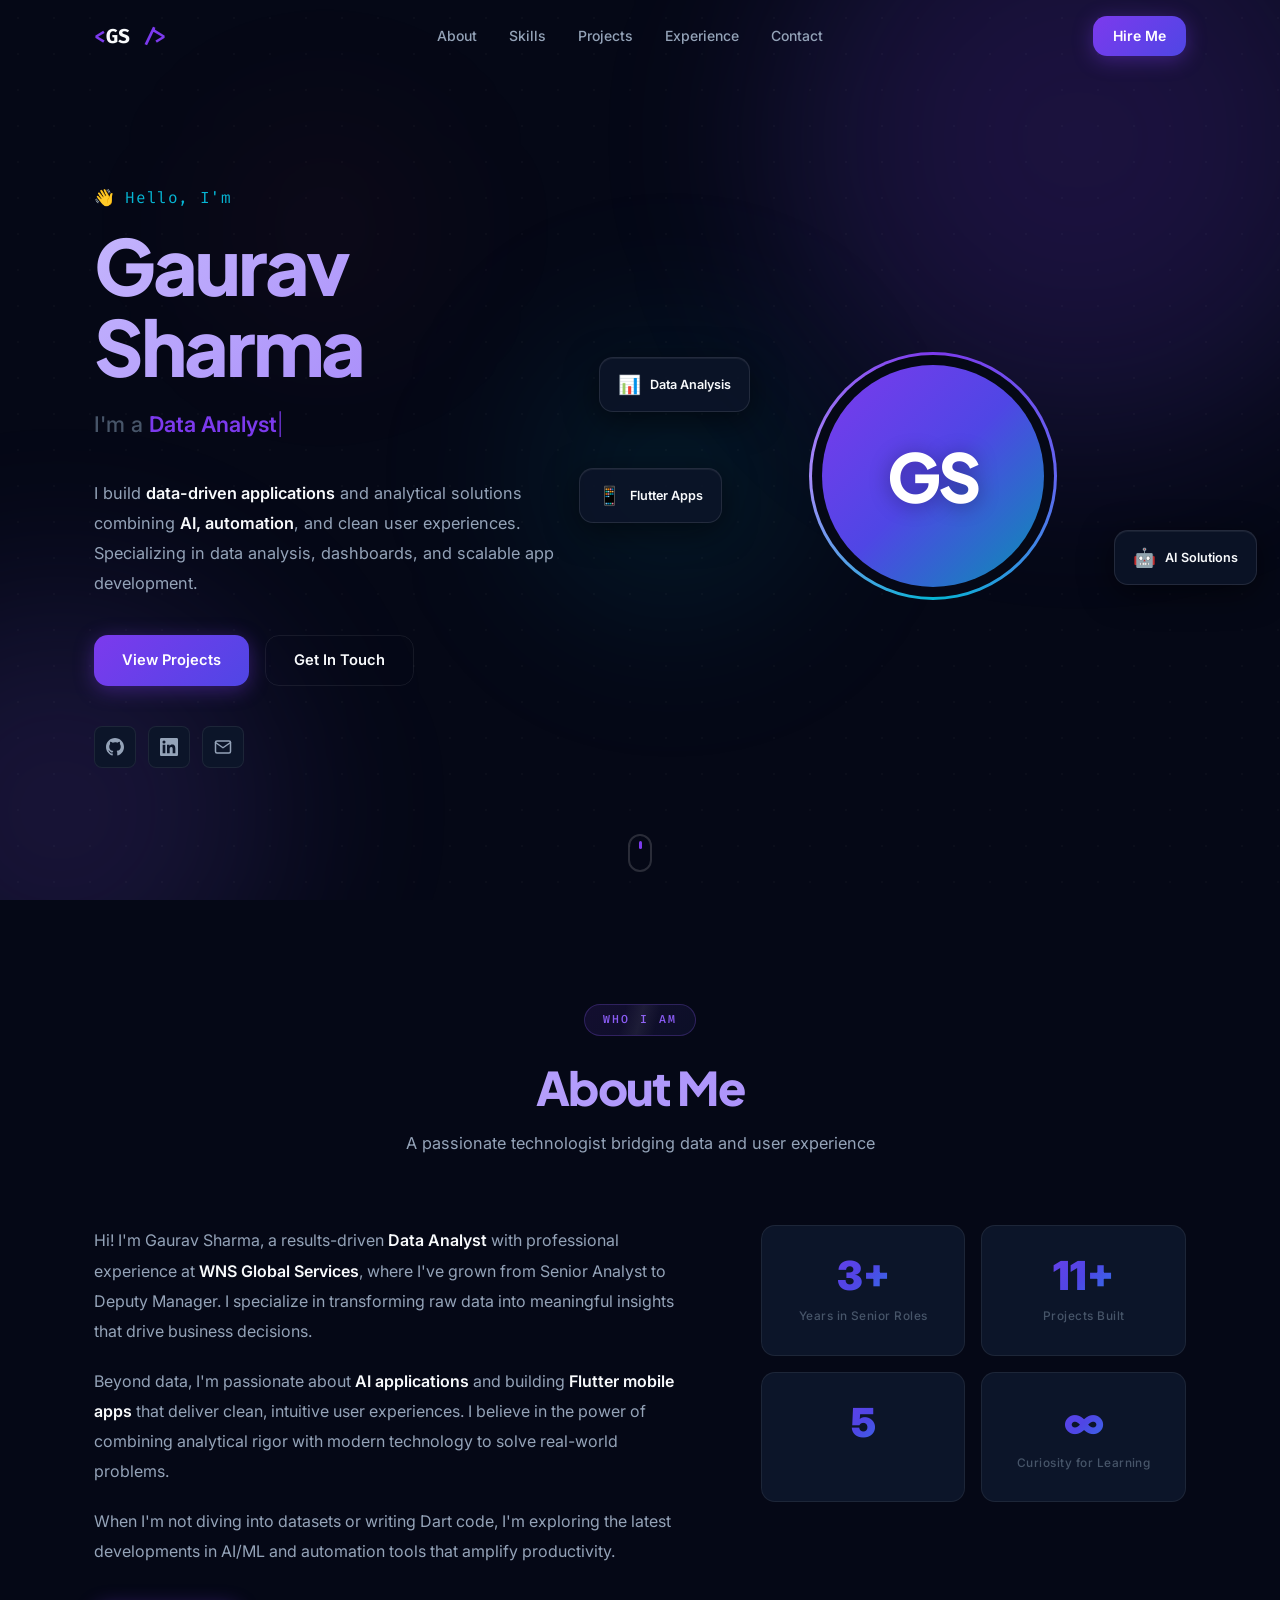
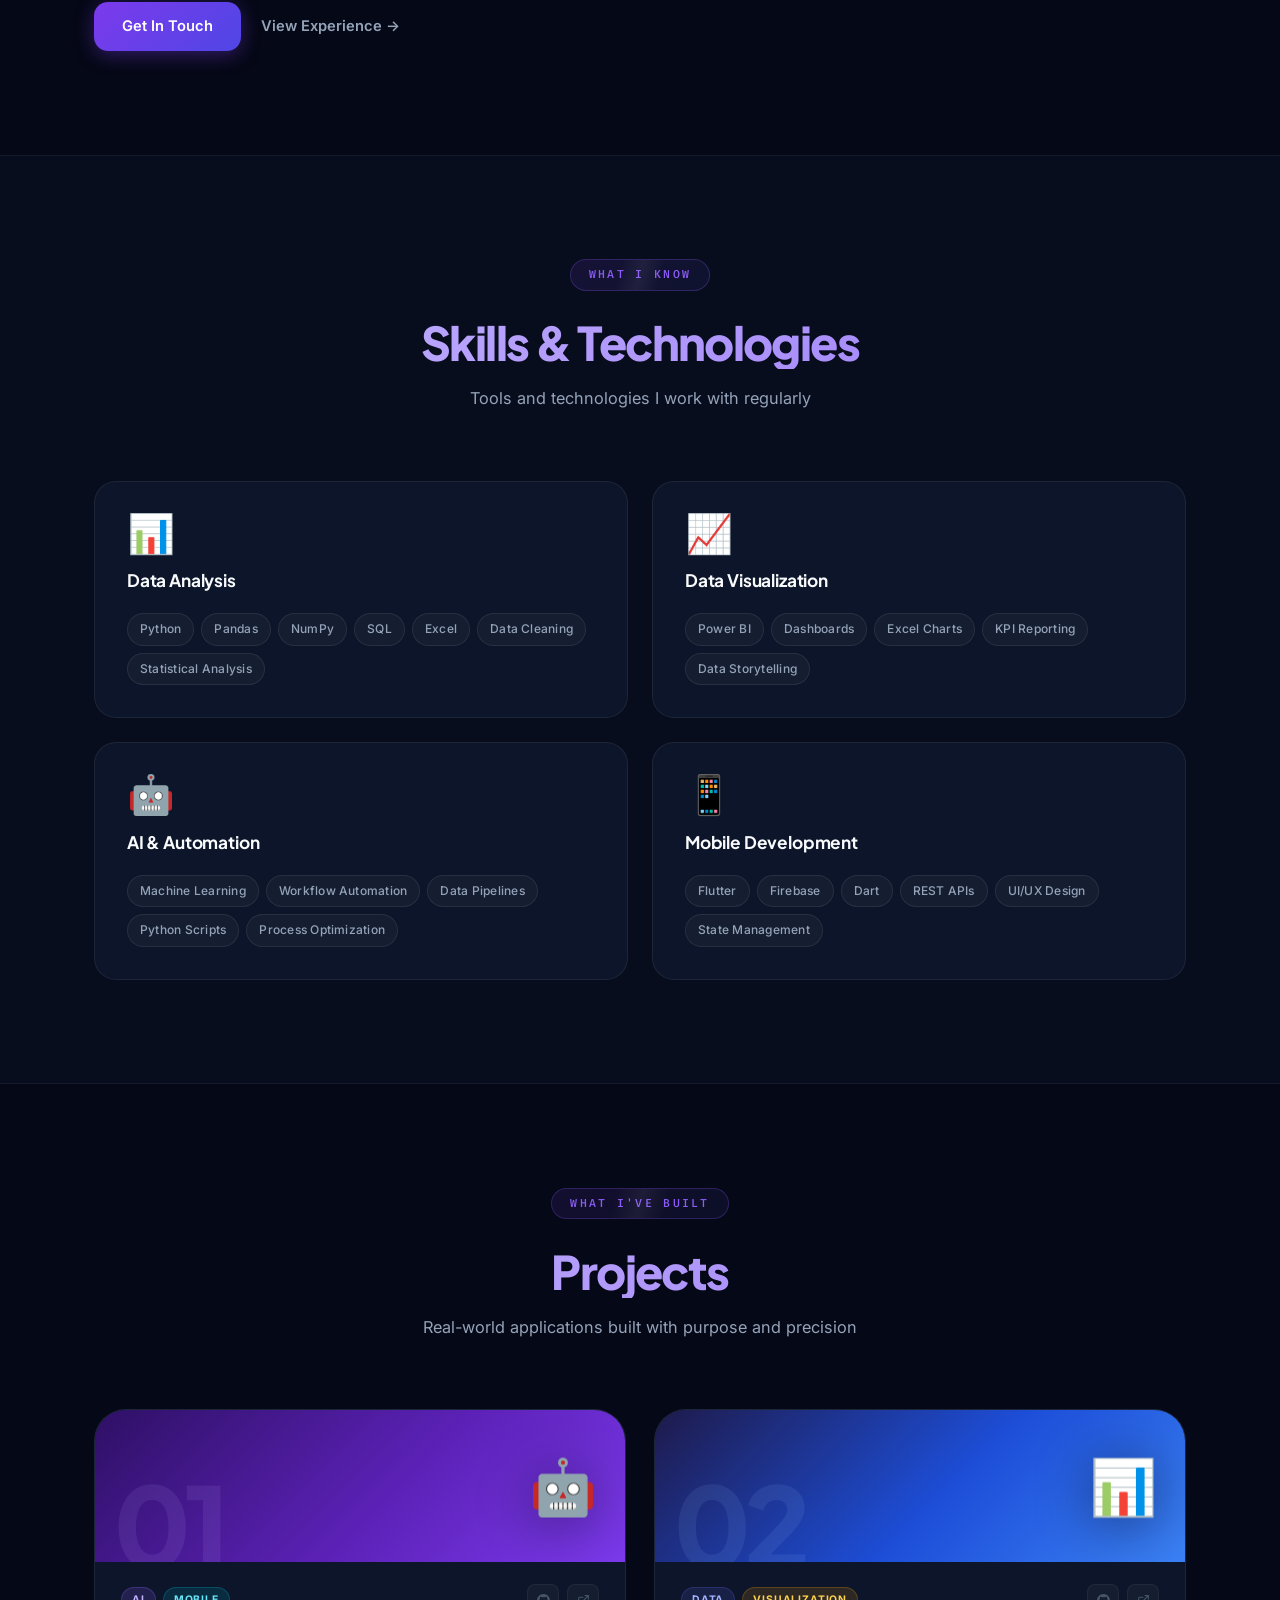
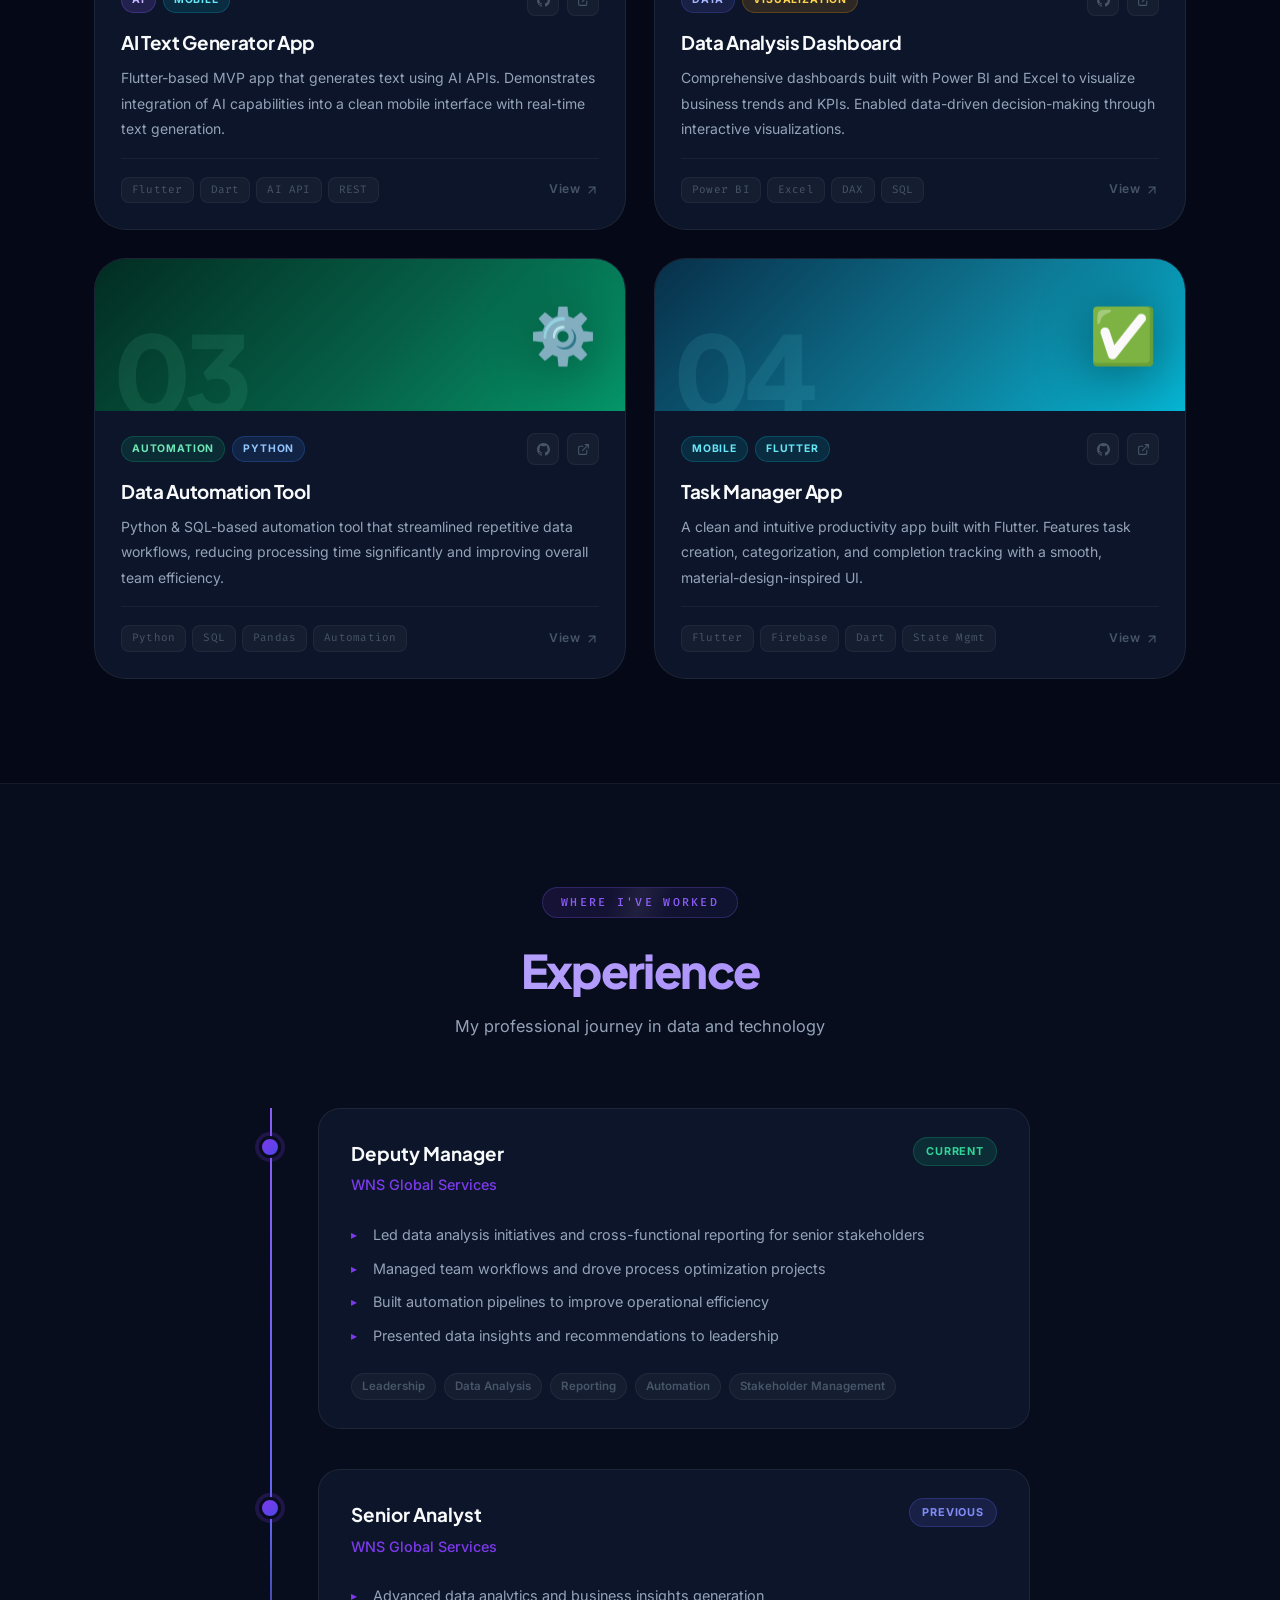
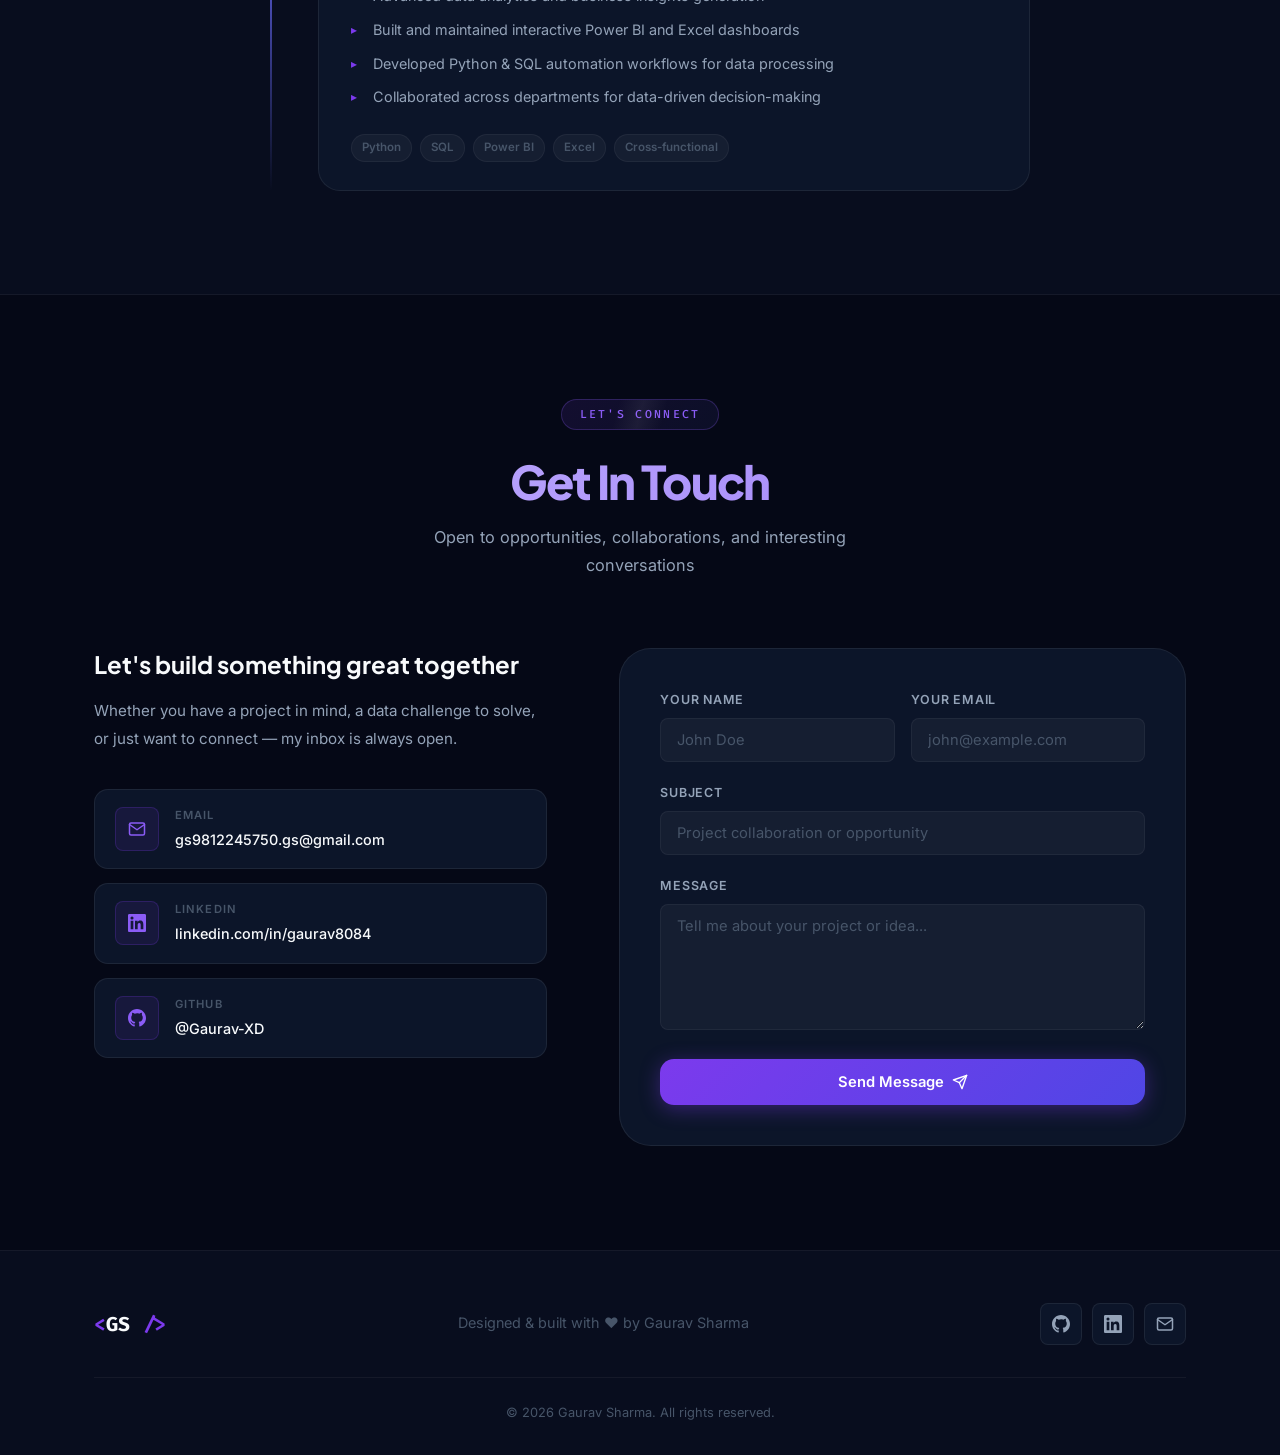
==== commit 6732587f: "Update about stats" ====
--- a/index.html
+++ b/index.html
@@ -124,16 +124,15 @@
 
         <div class="about-stats animate-on-scroll">
           <div class="stat-card">
-            <span class="stat-number">2+</span>
+            <span class="stat-number">3+</span>
             <span class="stat-label">Years in Senior Roles</span>
           </div>
           <div class="stat-card">
-            <span class="stat-number">4+</span>
+            <span class="stat-number">11+</span>
             <span class="stat-label">Projects Built</span>
           </div>
           <div class="stat-card">
-            <span class="stat-number">3</span>
-            <span class="stat-label">Core Specializations</span>
+            <span class="stat-number">5</span>
           </div>
           <div class="stat-card">
             <span class="stat-number">∞</span>
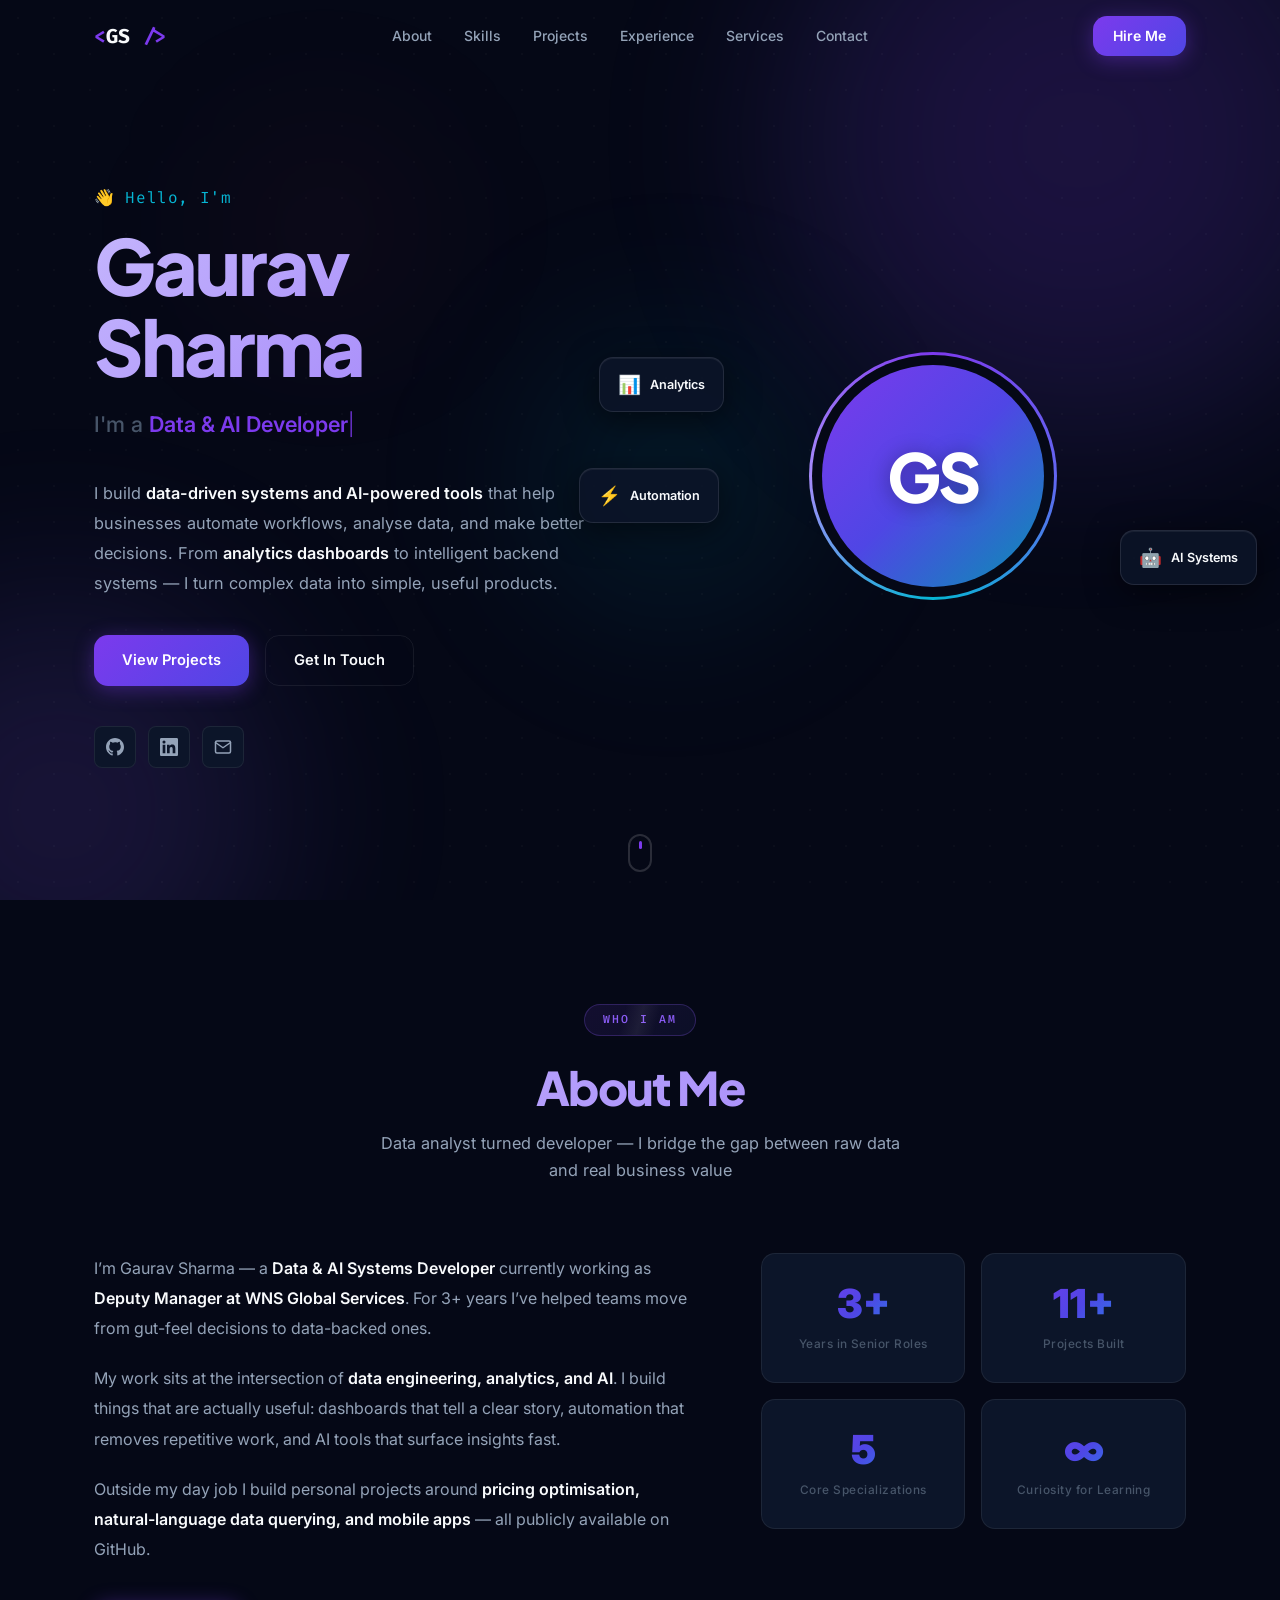
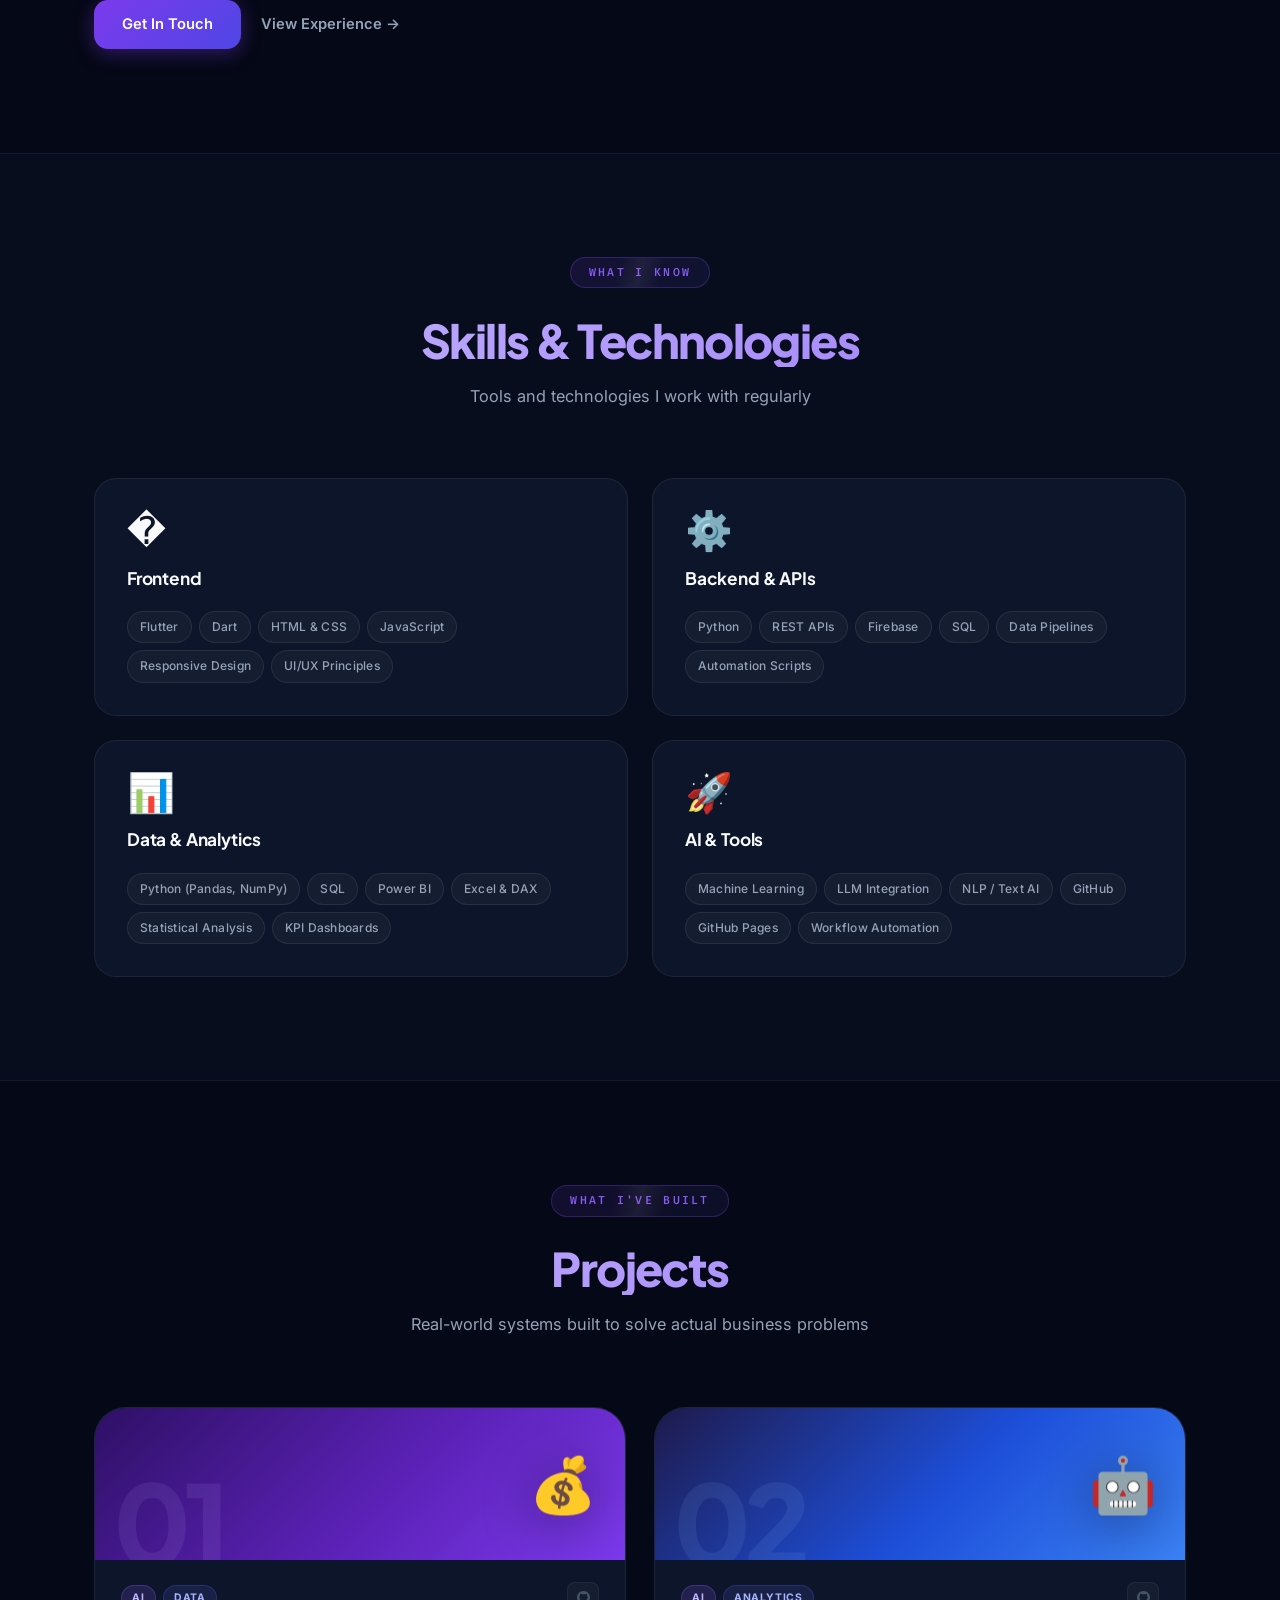
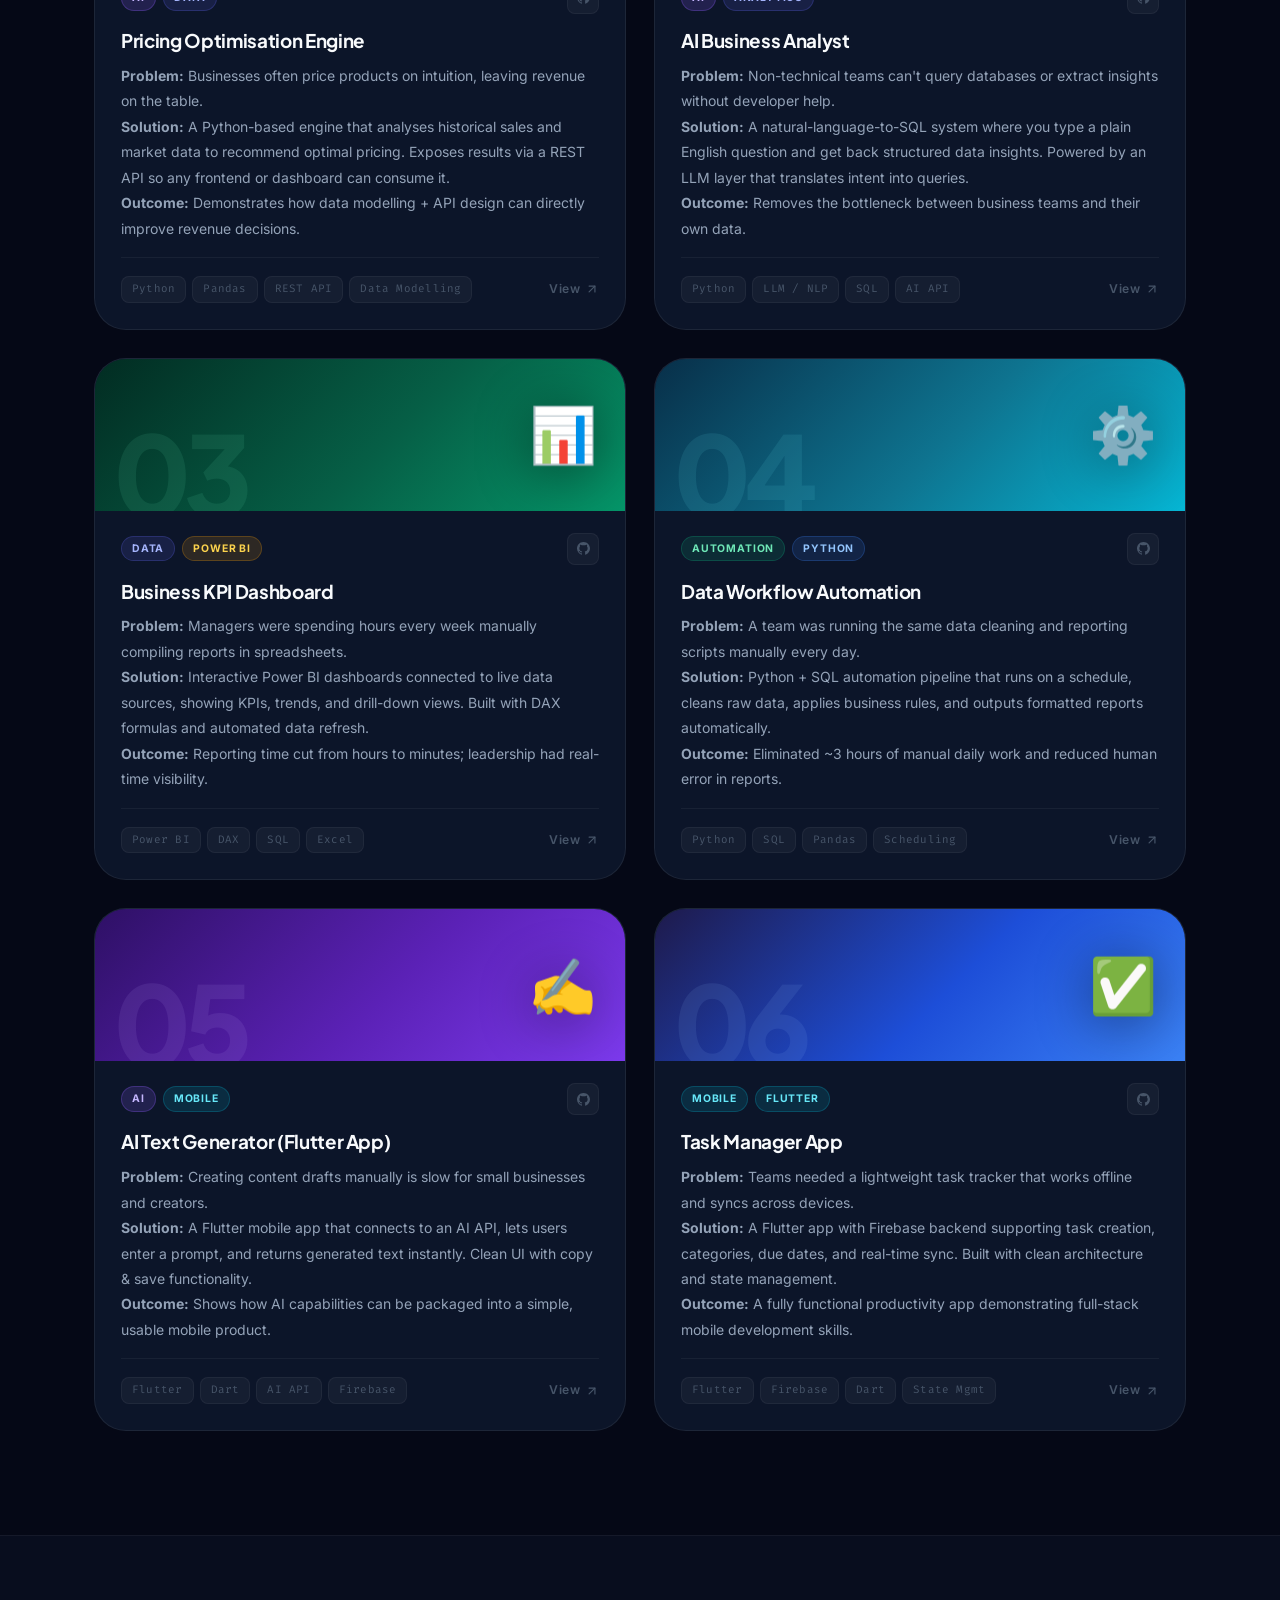
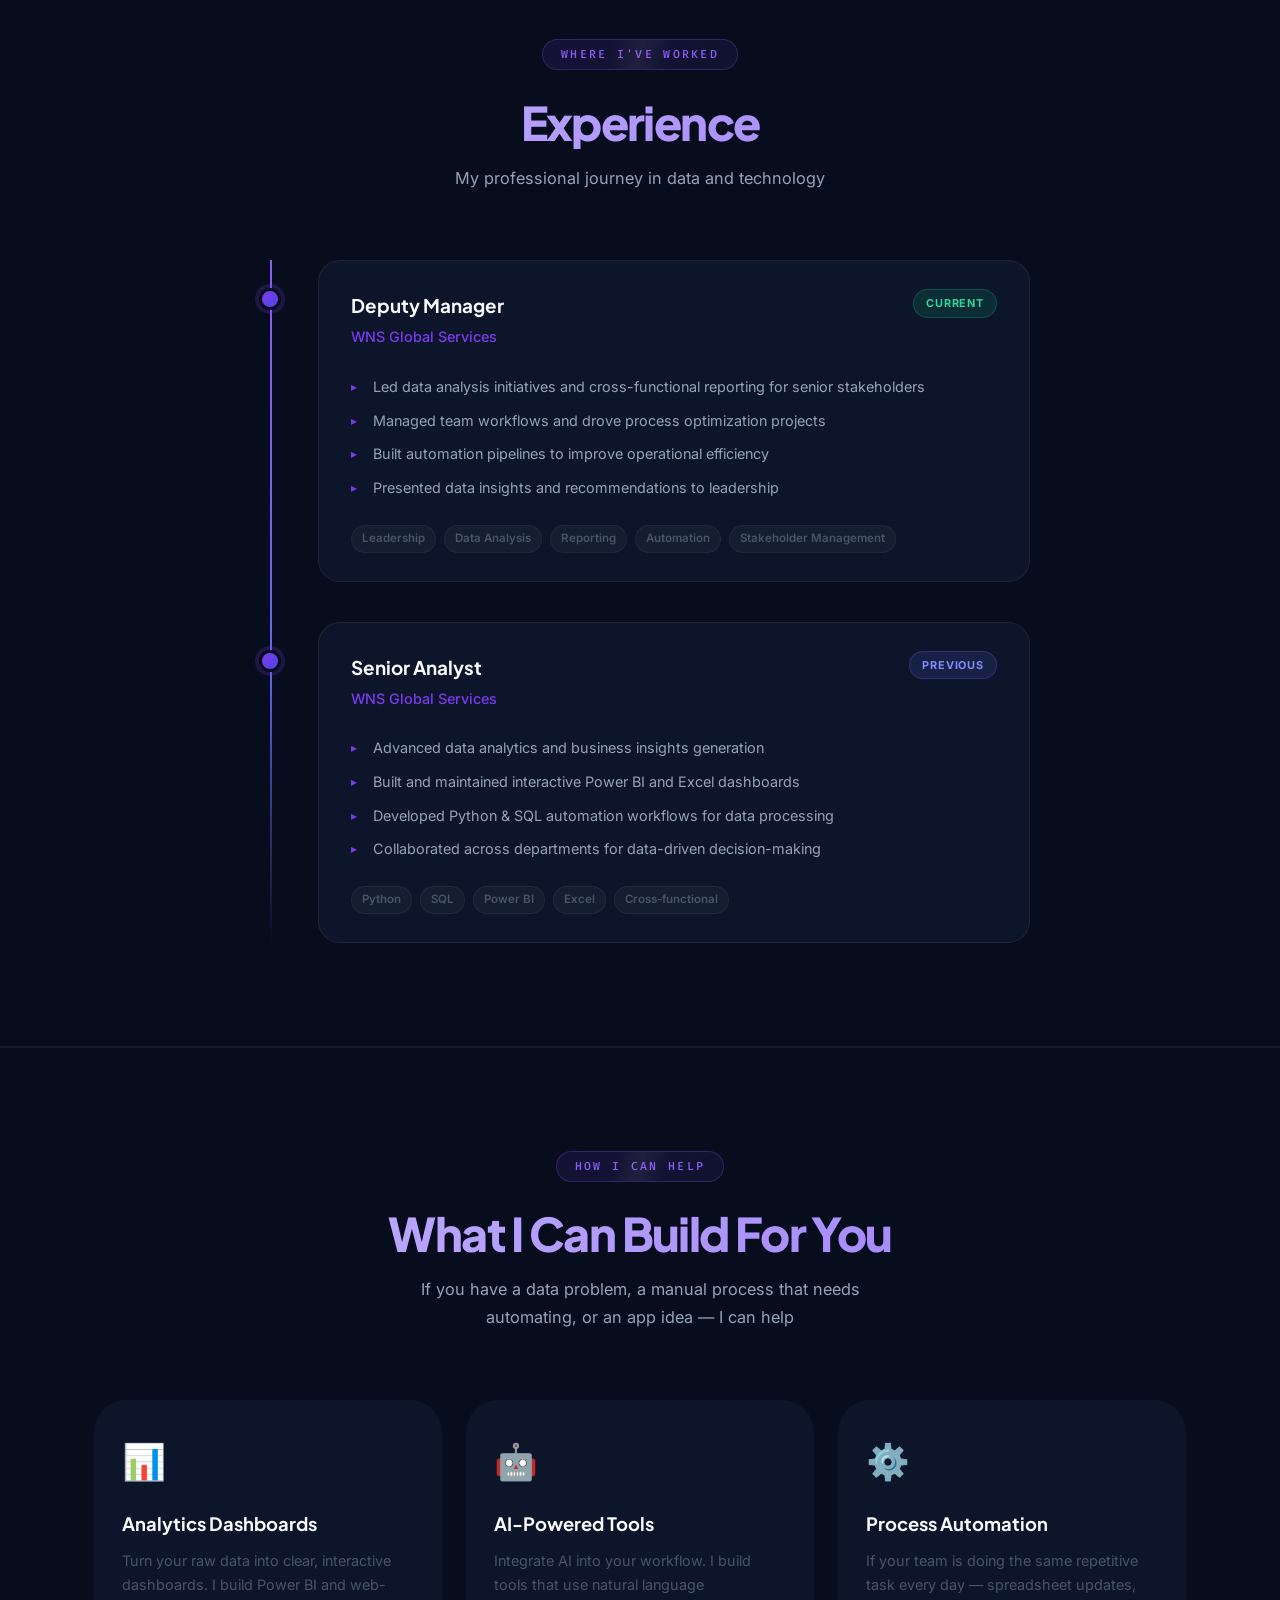
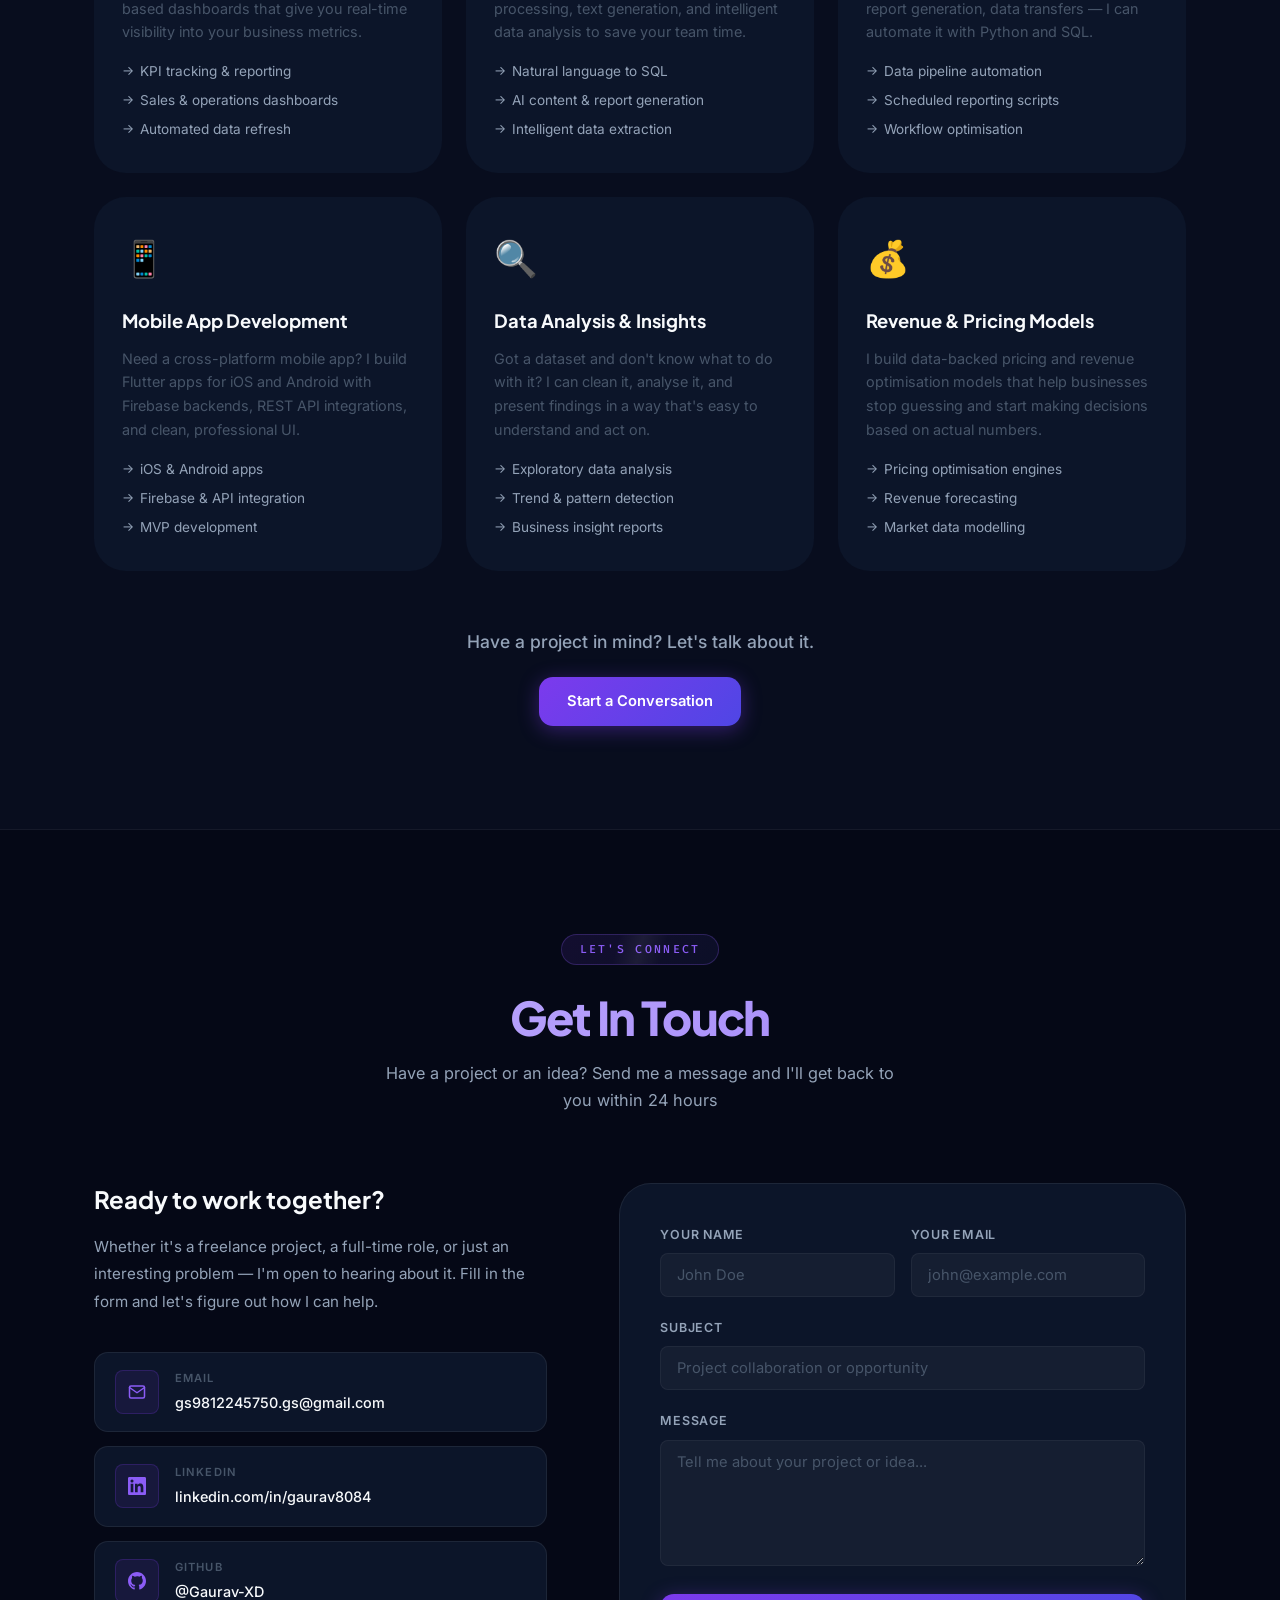
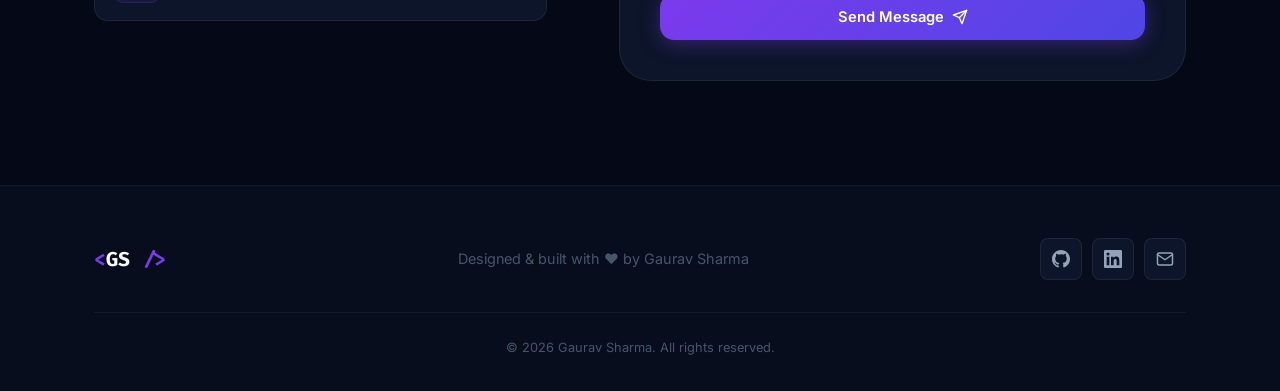
==== commit 7a5a7aa1: "Major portfolio upgrade: reposition, rewrite all sections, add Services section, 6 projects" ====
--- a/index.html
+++ b/index.html
@@ -3,8 +3,8 @@
 <head>
   <meta charset="UTF-8" />
   <meta name="viewport" content="width=device-width, initial-scale=1.0" />
-  <meta name="description" content="Gaurav Sharma – Data Analyst, AI Enthusiast & Flutter Developer. Building data-driven applications and analytical solutions." />
-  <title>Gaurav Sharma | Data Analyst · AI Enthusiast · Flutter Developer</title>
+  <meta name="description" content="Gaurav Sharma – Data & AI Systems Developer. I build data-driven web apps, analytics dashboards, and AI-powered tools that help businesses make better decisions." />
+  <title>Gaurav Sharma | Data & AI Systems Developer</title>
   <link rel="stylesheet" href="style.css" />
   <link rel="preconnect" href="https://fonts.googleapis.com" />
   <link rel="preconnect" href="https://fonts.gstatic.com" crossorigin />
@@ -23,6 +23,7 @@
         <li><a href="#skills"     class="nav-link">Skills</a></li>
         <li><a href="#projects"   class="nav-link">Projects</a></li>
         <li><a href="#experience" class="nav-link">Experience</a></li>
+        <li><a href="#services"   class="nav-link">Services</a></li>
         <li><a href="#contact"    class="nav-link">Contact</a></li>
       </ul>
       <a href="#contact" class="btn btn-primary nav-cta">Hire Me</a>
@@ -51,9 +52,10 @@
           <span class="typing-text" id="typingText"></span><span class="cursor">|</span>
         </div>
         <p class="hero-bio animate-fade" style="animation-delay:.3s">
-          I build <strong>data-driven applications</strong> and analytical solutions combining
-          <strong>AI, automation</strong>, and clean user experiences. Specializing in
-          data analysis, dashboards, and scalable app development.
+          I build <strong>data-driven systems and AI-powered tools</strong> that help businesses
+          automate workflows, analyse data, and make better decisions. From
+          <strong>analytics dashboards</strong> to intelligent backend systems — I turn complex
+          data into simple, useful products.
         </p>
         <div class="hero-actions animate-fade" style="animation-delay:.4s">
           <a href="#projects" class="btn btn-primary">View Projects</a>
@@ -78,9 +80,9 @@
           <div class="avatar-ring"></div>
           <div class="avatar-inner">GS</div>
         </div>
-        <div class="floating-card card-1"><span class="card-icon">📊</span><span>Data Analysis</span></div>
-        <div class="floating-card card-2"><span class="card-icon">🤖</span><span>AI Solutions</span></div>
-        <div class="floating-card card-3"><span class="card-icon">📱</span><span>Flutter Apps</span></div>
+        <div class="floating-card card-1"><span class="card-icon">📊</span><span>Analytics</span></div>
+        <div class="floating-card card-2"><span class="card-icon">🤖</span><span>AI Systems</span></div>
+        <div class="floating-card card-3"><span class="card-icon">⚡</span><span>Automation</span></div>
       </div>
     </div>
 
@@ -95,26 +97,25 @@
       <div class="section-header animate-on-scroll">
         <span class="section-label">Who I Am</span>
         <h2 class="section-title">About Me</h2>
-        <p class="section-subtitle">A passionate technologist bridging data and user experience</p>
+        <p class="section-subtitle">Data analyst turned developer — I bridge the gap between raw data and real business value</p>
       </div>
 
       <div class="about-grid">
         <div class="about-text animate-on-scroll">
           <p>
-            Hi! I'm Gaurav Sharma, a results-driven <strong>Data Analyst</strong> with professional
-            experience at <strong>WNS Global Services</strong>, where I've grown from Senior Analyst
-            to Deputy Manager. I specialize in transforming raw data into meaningful insights that
-            drive business decisions.
+            I’m Gaurav Sharma — a <strong>Data &amp; AI Systems Developer</strong> currently working as
+            <strong>Deputy Manager at WNS Global Services</strong>. For 3+ years I’ve helped teams
+            move from gut-feel decisions to data-backed ones.
           </p>
           <p>
-            Beyond data, I'm passionate about <strong>AI applications</strong> and building
-            <strong>Flutter mobile apps</strong> that deliver clean, intuitive user experiences.
-            I believe in the power of combining analytical rigor with modern technology to solve
-            real-world problems.
+            My work sits at the intersection of <strong>data engineering, analytics, and AI</strong>.
+            I build things that are actually useful: dashboards that tell a clear story,
+            automation that removes repetitive work, and AI tools that surface insights fast.
           </p>
           <p>
-            When I'm not diving into datasets or writing Dart code, I'm exploring the latest
-            developments in AI/ML and automation tools that amplify productivity.
+            Outside my day job I build personal projects around <strong>pricing optimisation,
+            natural-language data querying, and mobile apps</strong> — all publicly available
+            on GitHub.
           </p>
           <div class="about-actions">
             <a href="#contact"    class="btn btn-primary">Get In Touch</a>
@@ -133,6 +134,7 @@
           </div>
           <div class="stat-card">
             <span class="stat-number">5</span>
+            <span class="stat-label">Core Specializations</span>
           </div>
           <div class="stat-card">
             <span class="stat-number">∞</span>
@@ -154,53 +156,54 @@
 
       <div class="skills-grid">
         <div class="skill-category animate-on-scroll">
-          <div class="category-icon">📊</div>
-          <h3>Data Analysis</h3>
+          <div class="category-icon">�️</div>
+          <h3>Frontend</h3>
+          <div class="skill-tags">
+            <span class="tag">Flutter</span>
+            <span class="tag">Dart</span>
+            <span class="tag">HTML &amp; CSS</span>
+            <span class="tag">JavaScript</span>
+            <span class="tag">Responsive Design</span>
+            <span class="tag">UI/UX Principles</span>
+          </div>
+        </div>
+
+        <div class="skill-category animate-on-scroll">
+          <div class="category-icon">⚙️</div>
+          <h3>Backend &amp; APIs</h3>
           <div class="skill-tags">
             <span class="tag">Python</span>
-            <span class="tag">Pandas</span>
-            <span class="tag">NumPy</span>
+            <span class="tag">REST APIs</span>
+            <span class="tag">Firebase</span>
             <span class="tag">SQL</span>
-            <span class="tag">Excel</span>
-            <span class="tag">Data Cleaning</span>
+            <span class="tag">Data Pipelines</span>
+            <span class="tag">Automation Scripts</span>
+          </div>
+        </div>
+
+        <div class="skill-category animate-on-scroll">
+          <div class="category-icon">📊</div>
+          <h3>Data &amp; Analytics</h3>
+          <div class="skill-tags">
+            <span class="tag">Python (Pandas, NumPy)</span>
+            <span class="tag">SQL</span>
+            <span class="tag">Power BI</span>
+            <span class="tag">Excel &amp; DAX</span>
             <span class="tag">Statistical Analysis</span>
+            <span class="tag">KPI Dashboards</span>
           </div>
         </div>
 
         <div class="skill-category animate-on-scroll">
-          <div class="category-icon">📈</div>
-          <h3>Data Visualization</h3>
-          <div class="skill-tags">
-            <span class="tag">Power BI</span>
-            <span class="tag">Dashboards</span>
-            <span class="tag">Excel Charts</span>
-            <span class="tag">KPI Reporting</span>
-            <span class="tag">Data Storytelling</span>
-          </div>
-        </div>
-
-        <div class="skill-category animate-on-scroll">
-          <div class="category-icon">🤖</div>
-          <h3>AI &amp; Automation</h3>
+          <div class="category-icon">🚀</div>
+          <h3>AI &amp; Tools</h3>
           <div class="skill-tags">
             <span class="tag">Machine Learning</span>
+            <span class="tag">LLM Integration</span>
+            <span class="tag">NLP / Text AI</span>
+            <span class="tag">GitHub</span>
+            <span class="tag">GitHub Pages</span>
             <span class="tag">Workflow Automation</span>
-            <span class="tag">Data Pipelines</span>
-            <span class="tag">Python Scripts</span>
-            <span class="tag">Process Optimization</span>
-          </div>
-        </div>
-
-        <div class="skill-category animate-on-scroll">
-          <div class="category-icon">📱</div>
-          <h3>Mobile Development</h3>
-          <div class="skill-tags">
-            <span class="tag">Flutter</span>
-            <span class="tag">Firebase</span>
-            <span class="tag">Dart</span>
-            <span class="tag">REST APIs</span>
-            <span class="tag">UI/UX Design</span>
-            <span class="tag">State Management</span>
           </div>
         </div>
       </div>
@@ -213,7 +216,7 @@
       <div class="section-header animate-on-scroll">
         <span class="section-label">What I've Built</span>
         <h2 class="section-title">Projects</h2>
-        <p class="section-subtitle">Real-world applications built with purpose and precision</p>
+        <p class="section-subtitle">Real-world systems built to solve actual business problems</p>
       </div>
 
       <div class="projects-grid">
@@ -222,7 +225,159 @@
         <div class="project-card animate-on-scroll" data-color="purple">
           <div class="project-card-banner">
             <span class="card-num">01</span>
+            <div class="banner-icon">💰</div>
+            <div class="banner-shimmer"></div>
+          </div>
+          <div class="project-content">
+            <div class="project-top">
+              <div class="project-badges">
+                <span class="badge badge-ai">AI</span>
+                <span class="badge badge-data">Data</span>
+              </div>
+              <div class="project-links">
+                <a href="https://github.com/Gaurav-XD" target="_blank" rel="noopener noreferrer" class="project-link" aria-label="View on GitHub" title="GitHub">
+                  <svg viewBox="0 0 24 24" fill="currentColor"><path d="M12 0C5.374 0 0 5.373 0 12c0 5.302 3.438 9.8 8.207 11.387.599.111.793-.261.793-.577v-2.234c-3.338.726-4.033-1.416-4.033-1.416-.546-1.387-1.333-1.756-1.333-1.756-1.089-.745.083-.729.083-.729 1.205.084 1.839 1.237 1.839 1.237 1.07 1.834 2.807 1.304 3.492.997.107-.775.418-1.305.762-1.604-2.665-.305-5.467-1.334-5.467-5.931 0-1.311.469-2.381 1.236-3.221-.124-.303-.535-1.524.117-3.176 0 0 1.008-.322 3.301 1.23A11.509 11.509 0 0112 5.803c1.02.005 2.047.138 3.006.404 2.291-1.552 3.297-1.23 3.297-1.23.653 1.653.242 2.874.118 3.176.77.84 1.235 1.911 1.235 3.221 0 4.609-2.807 5.624-5.479 5.921.43.372.823 1.102.823 2.222v3.293c0 .319.192.694.801.576C20.566 21.797 24 17.3 24 12c0-6.627-5.373-12-12-12z"/></svg>
+                </a>
+              </div>
+            </div>
+            <h3>Pricing Optimisation Engine</h3>
+            <p><strong>Problem:</strong> Businesses often price products on intuition, leaving revenue on the table.<br>
+            <strong>Solution:</strong> A Python-based engine that analyses historical sales and market data to recommend optimal pricing. Exposes results via a REST API so any frontend or dashboard can consume it.<br>
+            <strong>Outcome:</strong> Demonstrates how data modelling + API design can directly improve revenue decisions.</p>
+            <div class="project-footer">
+              <div class="tech-stack">
+                <span class="tech-tag">Python</span>
+                <span class="tech-tag">Pandas</span>
+                <span class="tech-tag">REST API</span>
+                <span class="tech-tag">Data Modelling</span>
+              </div>
+              <a href="https://github.com/Gaurav-XD" target="_blank" rel="noopener noreferrer" class="project-view-btn">
+                View
+                <svg viewBox="0 0 24 24" fill="none" stroke="currentColor" stroke-width="2" stroke-linecap="round" stroke-linejoin="round"><line x1="7" y1="17" x2="17" y2="7"/><polyline points="7 7 17 7 17 17"/></svg>
+              </a>
+            </div>
+          </div>
+        </div>
+
+        <!-- Project 2 -->
+        <div class="project-card animate-on-scroll" data-color="blue">
+          <div class="project-card-banner">
+            <span class="card-num">02</span>
             <div class="banner-icon">🤖</div>
+            <div class="banner-shimmer"></div>
+          </div>
+          <div class="project-content">
+            <div class="project-top">
+              <div class="project-badges">
+                <span class="badge badge-ai">AI</span>
+                <span class="badge badge-data">Analytics</span>
+              </div>
+              <div class="project-links">
+                <a href="https://github.com/Gaurav-XD" target="_blank" rel="noopener noreferrer" class="project-link" aria-label="View on GitHub" title="GitHub">
+                  <svg viewBox="0 0 24 24" fill="currentColor"><path d="M12 0C5.374 0 0 5.373 0 12c0 5.302 3.438 9.8 8.207 11.387.599.111.793-.261.793-.577v-2.234c-3.338.726-4.033-1.416-4.033-1.416-.546-1.387-1.333-1.756-1.333-1.756-1.089-.745.083-.729.083-.729 1.205.084 1.839 1.237 1.839 1.237 1.07 1.834 2.807 1.304 3.492.997.107-.775.418-1.305.762-1.604-2.665-.305-5.467-1.334-5.467-5.931 0-1.311.469-2.381 1.236-3.221-.124-.303-.535-1.524.117-3.176 0 0 1.008-.322 3.301 1.23A11.509 11.509 0 0112 5.803c1.02.005 2.047.138 3.006.404 2.291-1.552 3.297-1.23 3.297-1.23.653 1.653.242 2.874.118 3.176.77.84 1.235 1.911 1.235 3.221 0 4.609-2.807 5.624-5.479 5.921.43.372.823 1.102.823 2.222v3.293c0 .319.192.694.801.576C20.566 21.797 24 17.3 24 12c0-6.627-5.373-12-12-12z"/></svg>
+                </a>
+              </div>
+            </div>
+            <h3>AI Business Analyst</h3>
+            <p><strong>Problem:</strong> Non-technical teams can't query databases or extract insights without developer help.<br>
+            <strong>Solution:</strong> A natural-language-to-SQL system where you type a plain English question and get back structured data insights. Powered by an LLM layer that translates intent into queries.<br>
+            <strong>Outcome:</strong> Removes the bottleneck between business teams and their own data.</p>
+            <div class="project-footer">
+              <div class="tech-stack">
+                <span class="tech-tag">Python</span>
+                <span class="tech-tag">LLM / NLP</span>
+                <span class="tech-tag">SQL</span>
+                <span class="tech-tag">AI API</span>
+              </div>
+              <a href="https://github.com/Gaurav-XD" target="_blank" rel="noopener noreferrer" class="project-view-btn">
+                View
+                <svg viewBox="0 0 24 24" fill="none" stroke="currentColor" stroke-width="2" stroke-linecap="round" stroke-linejoin="round"><line x1="7" y1="17" x2="17" y2="7"/><polyline points="7 7 17 7 17 17"/></svg>
+              </a>
+            </div>
+          </div>
+        </div>
+
+        <!-- Project 3 -->
+        <div class="project-card animate-on-scroll" data-color="green">
+          <div class="project-card-banner">
+            <span class="card-num">03</span>
+            <div class="banner-icon">📊</div>
+            <div class="banner-shimmer"></div>
+          </div>
+          <div class="project-content">
+            <div class="project-top">
+              <div class="project-badges">
+                <span class="badge badge-data">Data</span>
+                <span class="badge badge-viz">Power BI</span>
+              </div>
+              <div class="project-links">
+                <a href="https://github.com/Gaurav-XD" target="_blank" rel="noopener noreferrer" class="project-link" aria-label="View on GitHub" title="GitHub">
+                  <svg viewBox="0 0 24 24" fill="currentColor"><path d="M12 0C5.374 0 0 5.373 0 12c0 5.302 3.438 9.8 8.207 11.387.599.111.793-.261.793-.577v-2.234c-3.338.726-4.033-1.416-4.033-1.416-.546-1.387-1.333-1.756-1.333-1.756-1.089-.745.083-.729.083-.729 1.205.084 1.839 1.237 1.839 1.237 1.07 1.834 2.807 1.304 3.492.997.107-.775.418-1.305.762-1.604-2.665-.305-5.467-1.334-5.467-5.931 0-1.311.469-2.381 1.236-3.221-.124-.303-.535-1.524.117-3.176 0 0 1.008-.322 3.301 1.23A11.509 11.509 0 0112 5.803c1.02.005 2.047.138 3.006.404 2.291-1.552 3.297-1.23 3.297-1.23.653 1.653.242 2.874.118 3.176.77.84 1.235 1.911 1.235 3.221 0 4.609-2.807 5.624-5.479 5.921.43.372.823 1.102.823 2.222v3.293c0 .319.192.694.801.576C20.566 21.797 24 17.3 24 12c0-6.627-5.373-12-12-12z"/></svg>
+                </a>
+              </div>
+            </div>
+            <h3>Business KPI Dashboard</h3>
+            <p><strong>Problem:</strong> Managers were spending hours every week manually compiling reports in spreadsheets.<br>
+            <strong>Solution:</strong> Interactive Power BI dashboards connected to live data sources, showing KPIs, trends, and drill-down views. Built with DAX formulas and automated data refresh.<br>
+            <strong>Outcome:</strong> Reporting time cut from hours to minutes; leadership had real-time visibility.</p>
+            <div class="project-footer">
+              <div class="tech-stack">
+                <span class="tech-tag">Power BI</span>
+                <span class="tech-tag">DAX</span>
+                <span class="tech-tag">SQL</span>
+                <span class="tech-tag">Excel</span>
+              </div>
+              <a href="https://github.com/Gaurav-XD" target="_blank" rel="noopener noreferrer" class="project-view-btn">
+                View
+                <svg viewBox="0 0 24 24" fill="none" stroke="currentColor" stroke-width="2" stroke-linecap="round" stroke-linejoin="round"><line x1="7" y1="17" x2="17" y2="7"/><polyline points="7 7 17 7 17 17"/></svg>
+              </a>
+            </div>
+          </div>
+        </div>
+
+        <!-- Project 4 -->
+        <div class="project-card animate-on-scroll" data-color="cyan">
+          <div class="project-card-banner">
+            <span class="card-num">04</span>
+            <div class="banner-icon">⚙️</div>
+            <div class="banner-shimmer"></div>
+          </div>
+          <div class="project-content">
+            <div class="project-top">
+              <div class="project-badges">
+                <span class="badge badge-auto">Automation</span>
+                <span class="badge badge-python">Python</span>
+              </div>
+              <div class="project-links">
+                <a href="https://github.com/Gaurav-XD" target="_blank" rel="noopener noreferrer" class="project-link" aria-label="View on GitHub" title="GitHub">
+                  <svg viewBox="0 0 24 24" fill="currentColor"><path d="M12 0C5.374 0 0 5.373 0 12c0 5.302 3.438 9.8 8.207 11.387.599.111.793-.261.793-.577v-2.234c-3.338.726-4.033-1.416-4.033-1.416-.546-1.387-1.333-1.756-1.333-1.756-1.089-.745.083-.729.083-.729 1.205.084 1.839 1.237 1.839 1.237 1.07 1.834 2.807 1.304 3.492.997.107-.775.418-1.305.762-1.604-2.665-.305-5.467-1.334-5.467-5.931 0-1.311.469-2.381 1.236-3.221-.124-.303-.535-1.524.117-3.176 0 0 1.008-.322 3.301 1.23A11.509 11.509 0 0112 5.803c1.02.005 2.047.138 3.006.404 2.291-1.552 3.297-1.23 3.297-1.23.653 1.653.242 2.874.118 3.176.77.84 1.235 1.911 1.235 3.221 0 4.609-2.807 5.624-5.479 5.921.43.372.823 1.102.823 2.222v3.293c0 .319.192.694.801.576C20.566 21.797 24 17.3 24 12c0-6.627-5.373-12-12-12z"/></svg>
+                </a>
+              </div>
+            </div>
+            <h3>Data Workflow Automation</h3>
+            <p><strong>Problem:</strong> A team was running the same data cleaning and reporting scripts manually every day.<br>
+            <strong>Solution:</strong> Python + SQL automation pipeline that runs on a schedule, cleans raw data, applies business rules, and outputs formatted reports automatically.<br>
+            <strong>Outcome:</strong> Eliminated ~3 hours of manual daily work and reduced human error in reports.</p>
+            <div class="project-footer">
+              <div class="tech-stack">
+                <span class="tech-tag">Python</span>
+                <span class="tech-tag">SQL</span>
+                <span class="tech-tag">Pandas</span>
+                <span class="tech-tag">Scheduling</span>
+              </div>
+              <a href="https://github.com/Gaurav-XD" target="_blank" rel="noopener noreferrer" class="project-view-btn">
+                View
+                <svg viewBox="0 0 24 24" fill="none" stroke="currentColor" stroke-width="2" stroke-linecap="round" stroke-linejoin="round"><line x1="7" y1="17" x2="17" y2="7"/><polyline points="7 7 17 7 17 17"/></svg>
+              </a>
+            </div>
+          </div>
+        </div>
+
+        <!-- Project 5 -->
+        <div class="project-card animate-on-scroll" data-color="purple">
+          <div class="project-card-banner">
+            <span class="card-num">05</span>
+            <div class="banner-icon">✍️</div>
             <div class="banner-shimmer"></div>
           </div>
           <div class="project-content">
@@ -232,24 +387,23 @@
                 <span class="badge badge-mobile">Mobile</span>
               </div>
               <div class="project-links">
-                <a href="#" class="project-link" aria-label="View on GitHub" title="GitHub">
+                <a href="https://github.com/Gaurav-XD" target="_blank" rel="noopener noreferrer" class="project-link" aria-label="View on GitHub" title="GitHub">
                   <svg viewBox="0 0 24 24" fill="currentColor"><path d="M12 0C5.374 0 0 5.373 0 12c0 5.302 3.438 9.8 8.207 11.387.599.111.793-.261.793-.577v-2.234c-3.338.726-4.033-1.416-4.033-1.416-.546-1.387-1.333-1.756-1.333-1.756-1.089-.745.083-.729.083-.729 1.205.084 1.839 1.237 1.839 1.237 1.07 1.834 2.807 1.304 3.492.997.107-.775.418-1.305.762-1.604-2.665-.305-5.467-1.334-5.467-5.931 0-1.311.469-2.381 1.236-3.221-.124-.303-.535-1.524.117-3.176 0 0 1.008-.322 3.301 1.23A11.509 11.509 0 0112 5.803c1.02.005 2.047.138 3.006.404 2.291-1.552 3.297-1.23 3.297-1.23.653 1.653.242 2.874.118 3.176.77.84 1.235 1.911 1.235 3.221 0 4.609-2.807 5.624-5.479 5.921.43.372.823 1.102.823 2.222v3.293c0 .319.192.694.801.576C20.566 21.797 24 17.3 24 12c0-6.627-5.373-12-12-12z"/></svg>
                 </a>
-                <a href="#" class="project-link" aria-label="Live demo" title="Live Demo">
-                  <svg viewBox="0 0 24 24" fill="none" stroke="currentColor" stroke-width="2" stroke-linecap="round" stroke-linejoin="round"><path d="M18 13v6a2 2 0 01-2 2H5a2 2 0 01-2-2V8a2 2 0 012-2h6"/><polyline points="15 3 21 3 21 9"/><line x1="10" y1="14" x2="21" y2="3"/></svg>
-                </a>
-              </div>
-            </div>
-            <h3>AI Text Generator App</h3>
-            <p>Flutter-based MVP app that generates text using AI APIs. Demonstrates integration of AI capabilities into a clean mobile interface with real-time text generation.</p>
+              </div>
+            </div>
+            <h3>AI Text Generator (Flutter App)</h3>
+            <p><strong>Problem:</strong> Creating content drafts manually is slow for small businesses and creators.<br>
+            <strong>Solution:</strong> A Flutter mobile app that connects to an AI API, lets users enter a prompt, and returns generated text instantly. Clean UI with copy &amp; save functionality.<br>
+            <strong>Outcome:</strong> Shows how AI capabilities can be packaged into a simple, usable mobile product.</p>
             <div class="project-footer">
               <div class="tech-stack">
                 <span class="tech-tag">Flutter</span>
                 <span class="tech-tag">Dart</span>
                 <span class="tech-tag">AI API</span>
-                <span class="tech-tag">REST</span>
-              </div>
-              <a href="#" class="project-view-btn">
+                <span class="tech-tag">Firebase</span>
+              </div>
+              <a href="https://github.com/Gaurav-XD" target="_blank" rel="noopener noreferrer" class="project-view-btn">
                 View
                 <svg viewBox="0 0 24 24" fill="none" stroke="currentColor" stroke-width="2" stroke-linecap="round" stroke-linejoin="round"><line x1="7" y1="17" x2="17" y2="7"/><polyline points="7 7 17 7 17 17"/></svg>
               </a>
@@ -257,88 +411,10 @@
           </div>
         </div>
 
-        <!-- Project 2 -->
+        <!-- Project 6 -->
         <div class="project-card animate-on-scroll" data-color="blue">
           <div class="project-card-banner">
-            <span class="card-num">02</span>
-            <div class="banner-icon">📊</div>
-            <div class="banner-shimmer"></div>
-          </div>
-          <div class="project-content">
-            <div class="project-top">
-              <div class="project-badges">
-                <span class="badge badge-data">Data</span>
-                <span class="badge badge-viz">Visualization</span>
-              </div>
-              <div class="project-links">
-                <a href="#" class="project-link" aria-label="View on GitHub" title="GitHub">
-                  <svg viewBox="0 0 24 24" fill="currentColor"><path d="M12 0C5.374 0 0 5.373 0 12c0 5.302 3.438 9.8 8.207 11.387.599.111.793-.261.793-.577v-2.234c-3.338.726-4.033-1.416-4.033-1.416-.546-1.387-1.333-1.756-1.333-1.756-1.089-.745.083-.729.083-.729 1.205.084 1.839 1.237 1.839 1.237 1.07 1.834 2.807 1.304 3.492.997.107-.775.418-1.305.762-1.604-2.665-.305-5.467-1.334-5.467-5.931 0-1.311.469-2.381 1.236-3.221-.124-.303-.535-1.524.117-3.176 0 0 1.008-.322 3.301 1.23A11.509 11.509 0 0112 5.803c1.02.005 2.047.138 3.006.404 2.291-1.552 3.297-1.23 3.297-1.23.653 1.653.242 2.874.118 3.176.77.84 1.235 1.911 1.235 3.221 0 4.609-2.807 5.624-5.479 5.921.43.372.823 1.102.823 2.222v3.293c0 .319.192.694.801.576C20.566 21.797 24 17.3 24 12c0-6.627-5.373-12-12-12z"/></svg>
-                </a>
-                <a href="#" class="project-link" aria-label="Live demo" title="Live Demo">
-                  <svg viewBox="0 0 24 24" fill="none" stroke="currentColor" stroke-width="2" stroke-linecap="round" stroke-linejoin="round"><path d="M18 13v6a2 2 0 01-2 2H5a2 2 0 01-2-2V8a2 2 0 012-2h6"/><polyline points="15 3 21 3 21 9"/><line x1="10" y1="14" x2="21" y2="3"/></svg>
-                </a>
-              </div>
-            </div>
-            <h3>Data Analysis Dashboard</h3>
-            <p>Comprehensive dashboards built with Power BI and Excel to visualize business trends and KPIs. Enabled data-driven decision-making through interactive visualizations.</p>
-            <div class="project-footer">
-              <div class="tech-stack">
-                <span class="tech-tag">Power BI</span>
-                <span class="tech-tag">Excel</span>
-                <span class="tech-tag">DAX</span>
-                <span class="tech-tag">SQL</span>
-              </div>
-              <a href="#" class="project-view-btn">
-                View
-                <svg viewBox="0 0 24 24" fill="none" stroke="currentColor" stroke-width="2" stroke-linecap="round" stroke-linejoin="round"><line x1="7" y1="17" x2="17" y2="7"/><polyline points="7 7 17 7 17 17"/></svg>
-              </a>
-            </div>
-          </div>
-        </div>
-
-        <!-- Project 3 -->
-        <div class="project-card animate-on-scroll" data-color="green">
-          <div class="project-card-banner">
-            <span class="card-num">03</span>
-            <div class="banner-icon">⚙️</div>
-            <div class="banner-shimmer"></div>
-          </div>
-          <div class="project-content">
-            <div class="project-top">
-              <div class="project-badges">
-                <span class="badge badge-auto">Automation</span>
-                <span class="badge badge-python">Python</span>
-              </div>
-              <div class="project-links">
-                <a href="#" class="project-link" aria-label="View on GitHub" title="GitHub">
-                  <svg viewBox="0 0 24 24" fill="currentColor"><path d="M12 0C5.374 0 0 5.373 0 12c0 5.302 3.438 9.8 8.207 11.387.599.111.793-.261.793-.577v-2.234c-3.338.726-4.033-1.416-4.033-1.416-.546-1.387-1.333-1.756-1.333-1.756-1.089-.745.083-.729.083-.729 1.205.084 1.839 1.237 1.839 1.237 1.07 1.834 2.807 1.304 3.492.997.107-.775.418-1.305.762-1.604-2.665-.305-5.467-1.334-5.467-5.931 0-1.311.469-2.381 1.236-3.221-.124-.303-.535-1.524.117-3.176 0 0 1.008-.322 3.301 1.23A11.509 11.509 0 0112 5.803c1.02.005 2.047.138 3.006.404 2.291-1.552 3.297-1.23 3.297-1.23.653 1.653.242 2.874.118 3.176.77.84 1.235 1.911 1.235 3.221 0 4.609-2.807 5.624-5.479 5.921.43.372.823 1.102.823 2.222v3.293c0 .319.192.694.801.576C20.566 21.797 24 17.3 24 12c0-6.627-5.373-12-12-12z"/></svg>
-                </a>
-                <a href="#" class="project-link" aria-label="Live demo" title="Live Demo">
-                  <svg viewBox="0 0 24 24" fill="none" stroke="currentColor" stroke-width="2" stroke-linecap="round" stroke-linejoin="round"><path d="M18 13v6a2 2 0 01-2 2H5a2 2 0 01-2-2V8a2 2 0 012-2h6"/><polyline points="15 3 21 3 21 9"/><line x1="10" y1="14" x2="21" y2="3"/></svg>
-                </a>
-              </div>
-            </div>
-            <h3>Data Automation Tool</h3>
-            <p>Python &amp; SQL-based automation tool that streamlined repetitive data workflows, reducing processing time significantly and improving overall team efficiency.</p>
-            <div class="project-footer">
-              <div class="tech-stack">
-                <span class="tech-tag">Python</span>
-                <span class="tech-tag">SQL</span>
-                <span class="tech-tag">Pandas</span>
-                <span class="tech-tag">Automation</span>
-              </div>
-              <a href="#" class="project-view-btn">
-                View
-                <svg viewBox="0 0 24 24" fill="none" stroke="currentColor" stroke-width="2" stroke-linecap="round" stroke-linejoin="round"><line x1="7" y1="17" x2="17" y2="7"/><polyline points="7 7 17 7 17 17"/></svg>
-              </a>
-            </div>
-          </div>
-        </div>
-
-        <!-- Project 4 -->
-        <div class="project-card animate-on-scroll" data-color="cyan">
-          <div class="project-card-banner">
-            <span class="card-num">04</span>
+            <span class="card-num">06</span>
             <div class="banner-icon">✅</div>
             <div class="banner-shimmer"></div>
           </div>
@@ -349,16 +425,15 @@
                 <span class="badge badge-flutter">Flutter</span>
               </div>
               <div class="project-links">
-                <a href="#" class="project-link" aria-label="View on GitHub" title="GitHub">
+                <a href="https://github.com/Gaurav-XD" target="_blank" rel="noopener noreferrer" class="project-link" aria-label="View on GitHub" title="GitHub">
                   <svg viewBox="0 0 24 24" fill="currentColor"><path d="M12 0C5.374 0 0 5.373 0 12c0 5.302 3.438 9.8 8.207 11.387.599.111.793-.261.793-.577v-2.234c-3.338.726-4.033-1.416-4.033-1.416-.546-1.387-1.333-1.756-1.333-1.756-1.089-.745.083-.729.083-.729 1.205.084 1.839 1.237 1.839 1.237 1.07 1.834 2.807 1.304 3.492.997.107-.775.418-1.305.762-1.604-2.665-.305-5.467-1.334-5.467-5.931 0-1.311.469-2.381 1.236-3.221-.124-.303-.535-1.524.117-3.176 0 0 1.008-.322 3.301 1.23A11.509 11.509 0 0112 5.803c1.02.005 2.047.138 3.006.404 2.291-1.552 3.297-1.23 3.297-1.23.653 1.653.242 2.874.118 3.176.77.84 1.235 1.911 1.235 3.221 0 4.609-2.807 5.624-5.479 5.921.43.372.823 1.102.823 2.222v3.293c0 .319.192.694.801.576C20.566 21.797 24 17.3 24 12c0-6.627-5.373-12-12-12z"/></svg>
                 </a>
-                <a href="#" class="project-link" aria-label="Live demo" title="Live Demo">
-                  <svg viewBox="0 0 24 24" fill="none" stroke="currentColor" stroke-width="2" stroke-linecap="round" stroke-linejoin="round"><path d="M18 13v6a2 2 0 01-2 2H5a2 2 0 01-2-2V8a2 2 0 012-2h6"/><polyline points="15 3 21 3 21 9"/><line x1="10" y1="14" x2="21" y2="3"/></svg>
-                </a>
               </div>
             </div>
             <h3>Task Manager App</h3>
-            <p>A clean and intuitive productivity app built with Flutter. Features task creation, categorization, and completion tracking with a smooth, material-design-inspired UI.</p>
+            <p><strong>Problem:</strong> Teams needed a lightweight task tracker that works offline and syncs across devices.<br>
+            <strong>Solution:</strong> A Flutter app with Firebase backend supporting task creation, categories, due dates, and real-time sync. Built with clean architecture and state management.<br>
+            <strong>Outcome:</strong> A fully functional productivity app demonstrating full-stack mobile development skills.</p>
             <div class="project-footer">
               <div class="tech-stack">
                 <span class="tech-tag">Flutter</span>
@@ -366,7 +441,7 @@
                 <span class="tech-tag">Dart</span>
                 <span class="tech-tag">State Mgmt</span>
               </div>
-              <a href="#" class="project-view-btn">
+              <a href="https://github.com/Gaurav-XD" target="_blank" rel="noopener noreferrer" class="project-view-btn">
                 View
                 <svg viewBox="0 0 24 24" fill="none" stroke="currentColor" stroke-width="2" stroke-linecap="round" stroke-linejoin="round"><line x1="7" y1="17" x2="17" y2="7"/><polyline points="7 7 17 7 17 17"/></svg>
               </a>
@@ -445,19 +520,103 @@
     </div>
   </section>
 
+  <!-- ===================== SERVICES ===================== -->
+  <section id="services" class="section section-dark">
+    <div class="container">
+      <div class="section-header animate-on-scroll">
+        <span class="section-label">How I Can Help</span>
+        <h2 class="section-title">What I Can Build For You</h2>
+        <p class="section-subtitle">If you have a data problem, a manual process that needs automating, or an app idea — I can help</p>
+      </div>
+
+      <div class="services-grid">
+        <div class="service-card animate-on-scroll">
+          <div class="service-icon">📊</div>
+          <h3>Analytics Dashboards</h3>
+          <p>Turn your raw data into clear, interactive dashboards. I build Power BI and web-based dashboards that give you real-time visibility into your business metrics.</p>
+          <ul class="service-list">
+            <li>KPI tracking &amp; reporting</li>
+            <li>Sales &amp; operations dashboards</li>
+            <li>Automated data refresh</li>
+          </ul>
+        </div>
+
+        <div class="service-card animate-on-scroll">
+          <div class="service-icon">🤖</div>
+          <h3>AI-Powered Tools</h3>
+          <p>Integrate AI into your workflow. I build tools that use natural language processing, text generation, and intelligent data analysis to save your team time.</p>
+          <ul class="service-list">
+            <li>Natural language to SQL</li>
+            <li>AI content &amp; report generation</li>
+            <li>Intelligent data extraction</li>
+          </ul>
+        </div>
+
+        <div class="service-card animate-on-scroll">
+          <div class="service-icon">⚙️</div>
+          <h3>Process Automation</h3>
+          <p>If your team is doing the same repetitive task every day — spreadsheet updates, report generation, data transfers — I can automate it with Python and SQL.</p>
+          <ul class="service-list">
+            <li>Data pipeline automation</li>
+            <li>Scheduled reporting scripts</li>
+            <li>Workflow optimisation</li>
+          </ul>
+        </div>
+
+        <div class="service-card animate-on-scroll">
+          <div class="service-icon">📱</div>
+          <h3>Mobile App Development</h3>
+          <p>Need a cross-platform mobile app? I build Flutter apps for iOS and Android with Firebase backends, REST API integrations, and clean, professional UI.</p>
+          <ul class="service-list">
+            <li>iOS &amp; Android apps</li>
+            <li>Firebase &amp; API integration</li>
+            <li>MVP development</li>
+          </ul>
+        </div>
+
+        <div class="service-card animate-on-scroll">
+          <div class="service-icon">🔍</div>
+          <h3>Data Analysis &amp; Insights</h3>
+          <p>Got a dataset and don't know what to do with it? I can clean it, analyse it, and present findings in a way that's easy to understand and act on.</p>
+          <ul class="service-list">
+            <li>Exploratory data analysis</li>
+            <li>Trend &amp; pattern detection</li>
+            <li>Business insight reports</li>
+          </ul>
+        </div>
+
+        <div class="service-card animate-on-scroll">
+          <div class="service-icon">💰</div>
+          <h3>Revenue &amp; Pricing Models</h3>
+          <p>I build data-backed pricing and revenue optimisation models that help businesses stop guessing and start making decisions based on actual numbers.</p>
+          <ul class="service-list">
+            <li>Pricing optimisation engines</li>
+            <li>Revenue forecasting</li>
+            <li>Market data modelling</li>
+          </ul>
+        </div>
+      </div>
+
+      <div class="services-cta animate-on-scroll">
+        <p>Have a project in mind? Let's talk about it.</p>
+        <a href="#contact" class="btn btn-primary">Start a Conversation</a>
+      </div>
+    </div>
+  </section>
+
   <!-- ===================== CONTACT ===================== -->
   <section id="contact" class="section">
     <div class="container">
       <div class="section-header animate-on-scroll">
         <span class="section-label">Let's Connect</span>
         <h2 class="section-title">Get In Touch</h2>
-        <p class="section-subtitle">Open to opportunities, collaborations, and interesting conversations</p>
+        <p class="section-subtitle">Have a project or an idea? Send me a message and I'll get back to you within 24 hours</p>
       </div>
 
       <div class="contact-grid">
         <div class="contact-info animate-on-scroll">
-          <h3>Let's build something great together</h3>
-          <p>Whether you have a project in mind, a data challenge to solve, or just want to connect — my inbox is always open.</p>
+          <h3>Ready to work together?</h3>
+          <p>Whether it's a freelance project, a full-time role, or just an interesting problem — I'm open to hearing about it. Fill in the form and let's figure out how I can help.</p>
 
           <div class="contact-links">
             <a href="mailto:gs9812245750.gs@gmail.com" class="contact-item">
@@ -602,7 +761,7 @@
     }));
 
     // --- Typewriter effect ---
-    const roles = ['Data Analyst', 'AI Enthusiast', 'Flutter Developer', 'Problem Solver'];
+    const roles = ['Data & AI Developer', 'Analytics Engineer', 'Automation Builder', 'Problem Solver'];
     let rIdx = 0, cIdx = 0, deleting = false;
     const typingEl = document.getElementById('typingText');
 
--- a/style.css
+++ b/style.css
@@ -1167,6 +1167,100 @@
   box-shadow: 0 0 0 3px rgba(99, 102, 241, 0.12);
 }
 .form-group textarea { min-height: 126px; }
+
+/* ===================== SERVICES ===================== */
+.services-grid {
+  display: grid;
+  grid-template-columns: repeat(auto-fit, minmax(300px, 1fr));
+  gap: 24px;
+  margin-top: 48px;
+}
+
+.service-card {
+  background: var(--bg-card);
+  border: 1px solid var(--border);
+  border-radius: var(--radius-xl);
+  padding: 32px 28px;
+  transition: var(--transition);
+  position: relative;
+  overflow: hidden;
+}
+
+.service-card::before {
+  content: '';
+  position: absolute;
+  inset: 0;
+  background: linear-gradient(135deg, rgba(124,58,237,0.04) 0%, transparent 60%);
+  opacity: 0;
+  transition: opacity 0.3s;
+}
+
+.service-card:hover {
+  border-color: rgba(124,58,237,0.4);
+  transform: translateY(-4px);
+  box-shadow: 0 12px 40px rgba(124,58,237,0.12);
+}
+
+.service-card:hover::before { opacity: 1; }
+
+.service-icon {
+  font-size: 2.2rem;
+  margin-bottom: 16px;
+  display: block;
+}
+
+.service-card h3 {
+  font-size: 1.15rem;
+  font-weight: 700;
+  color: var(--text-primary);
+  margin-bottom: 10px;
+}
+
+.service-card > p {
+  font-size: 0.9rem;
+  color: var(--text-muted);
+  line-height: 1.65;
+  margin-bottom: 16px;
+}
+
+.service-list {
+  list-style: none;
+  padding: 0;
+  margin: 0;
+  display: flex;
+  flex-direction: column;
+  gap: 6px;
+}
+
+.service-list li {
+  font-size: 0.85rem;
+  color: var(--text-secondary);
+  padding-left: 18px;
+  position: relative;
+}
+
+.service-list li::before {
+  content: '→';
+  position: absolute;
+  left: 0;
+  color: var(--accent);
+  font-size: 0.8rem;
+}
+
+.services-cta {
+  text-align: center;
+  margin-top: 56px;
+  display: flex;
+  flex-direction: column;
+  align-items: center;
+  gap: 20px;
+}
+
+.services-cta p {
+  font-size: 1.1rem;
+  color: var(--text-secondary);
+  font-weight: 500;
+}
 
 /* ===================== FOOTER ===================== */
 .footer {
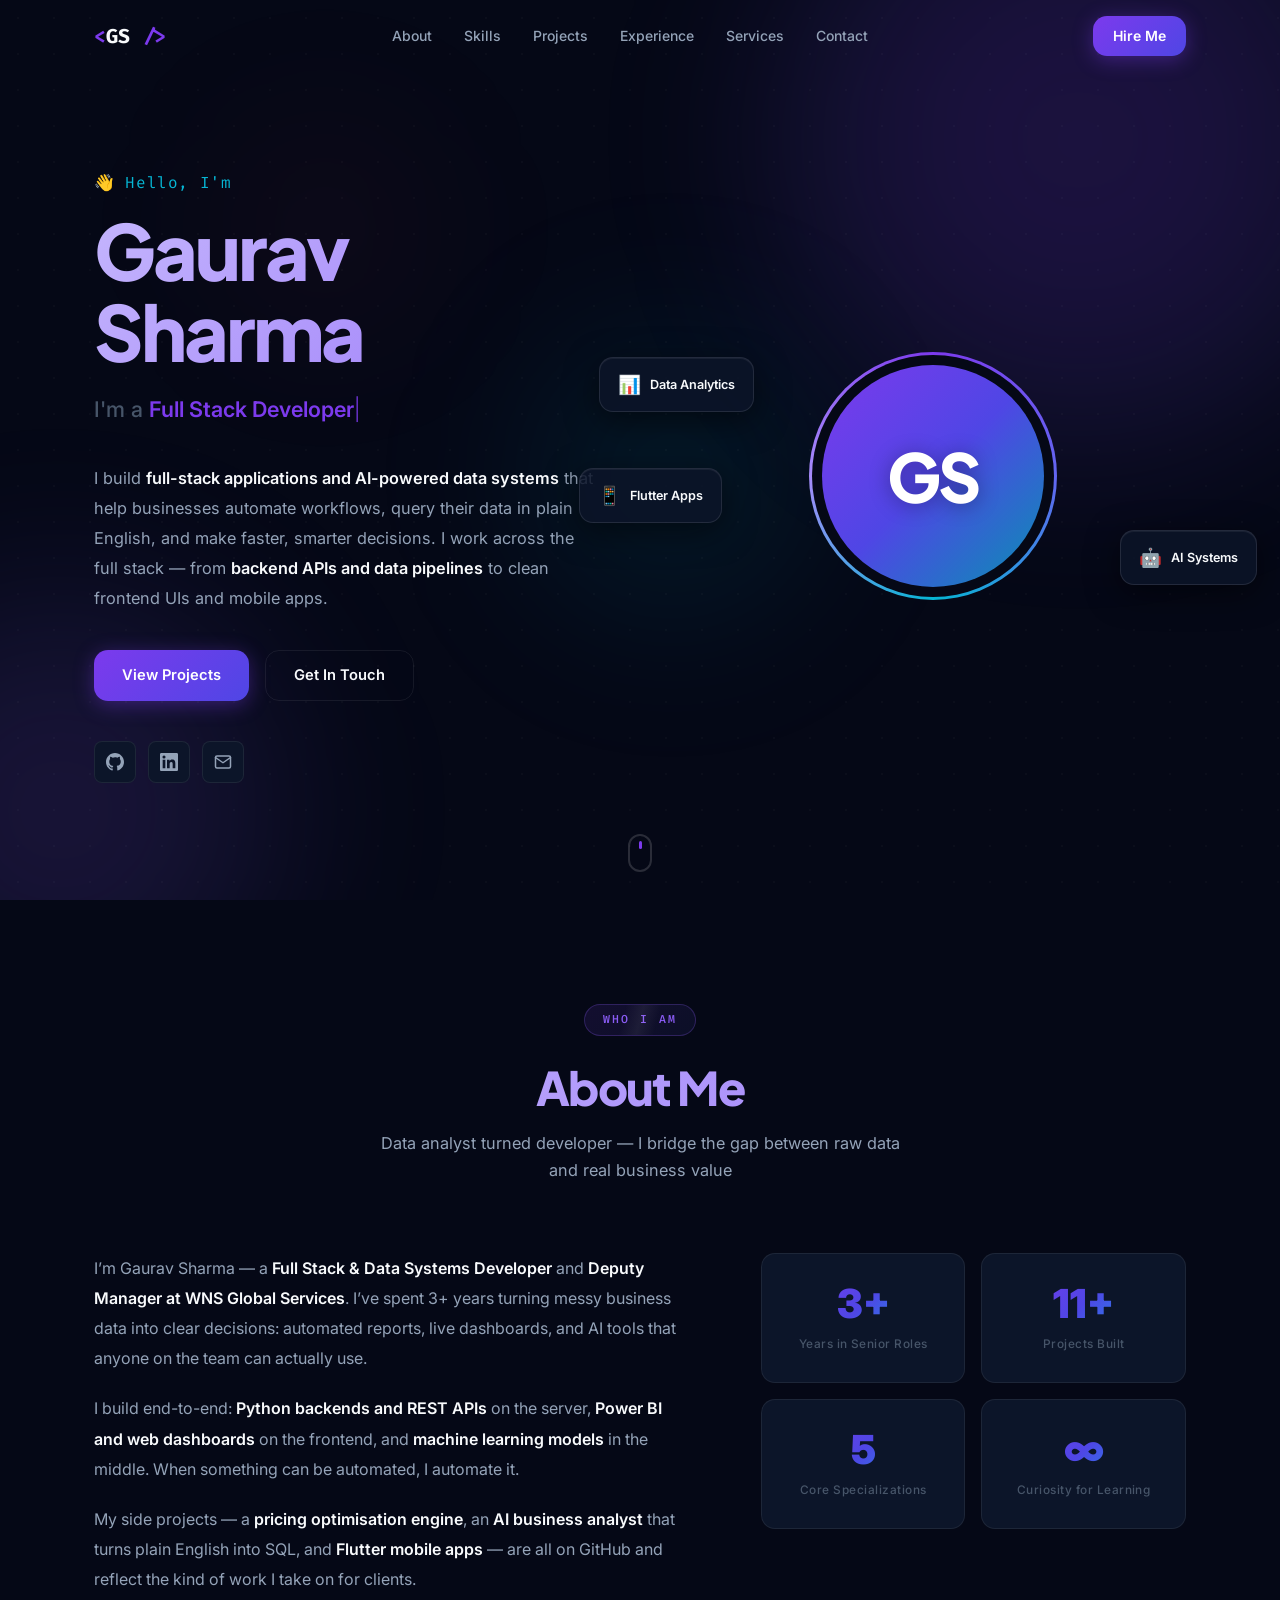
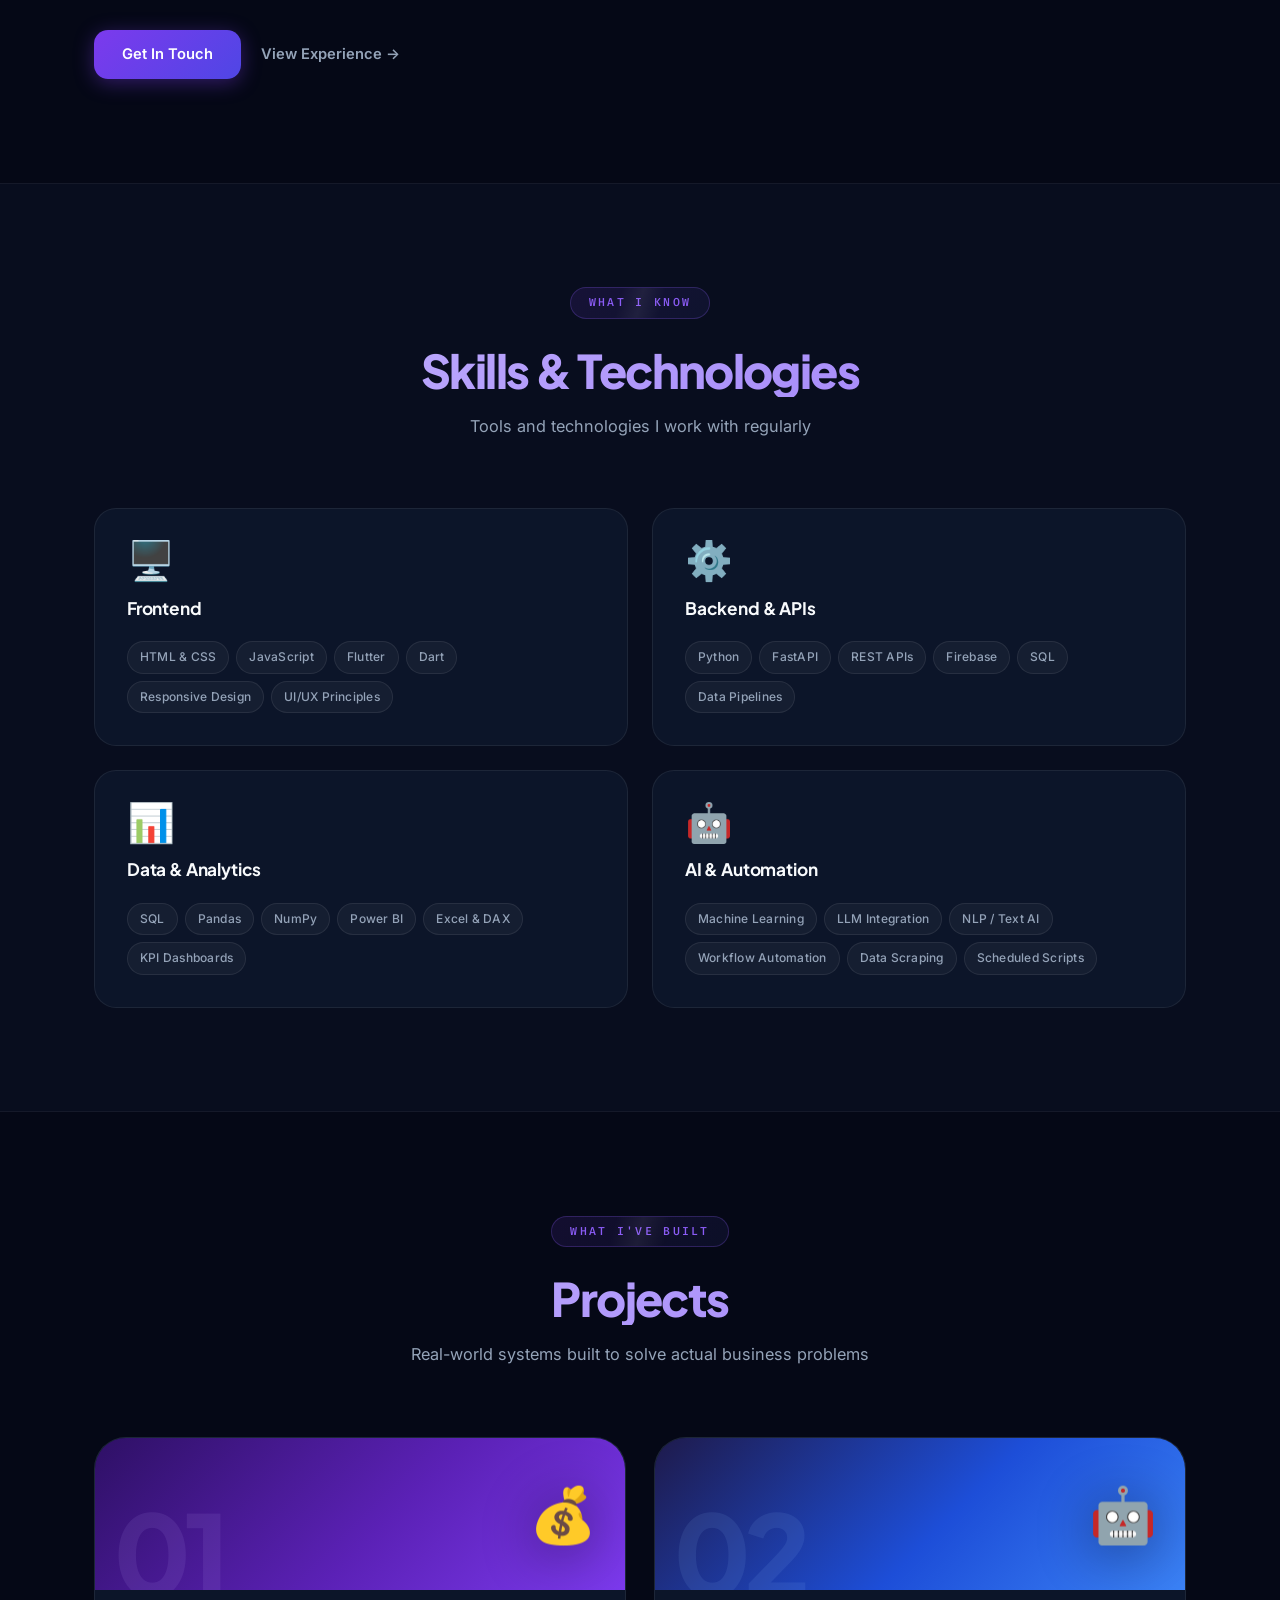
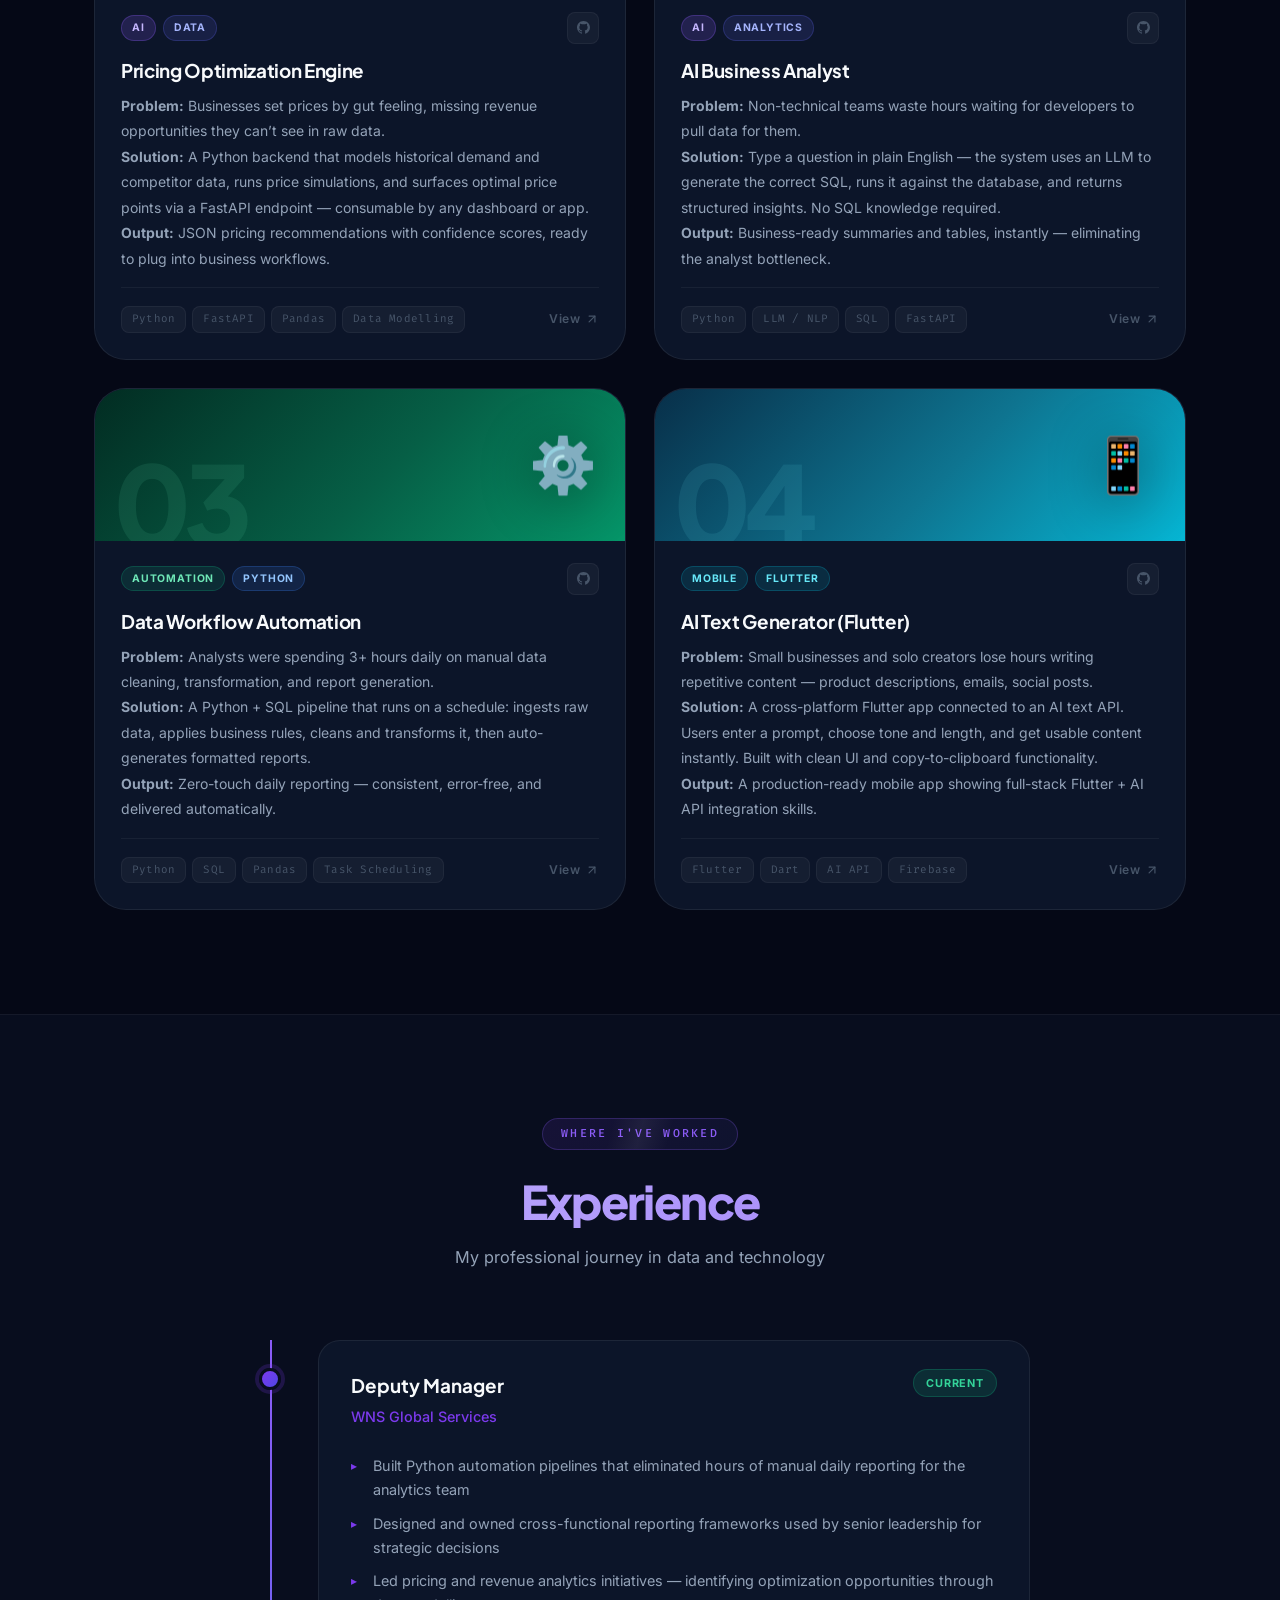
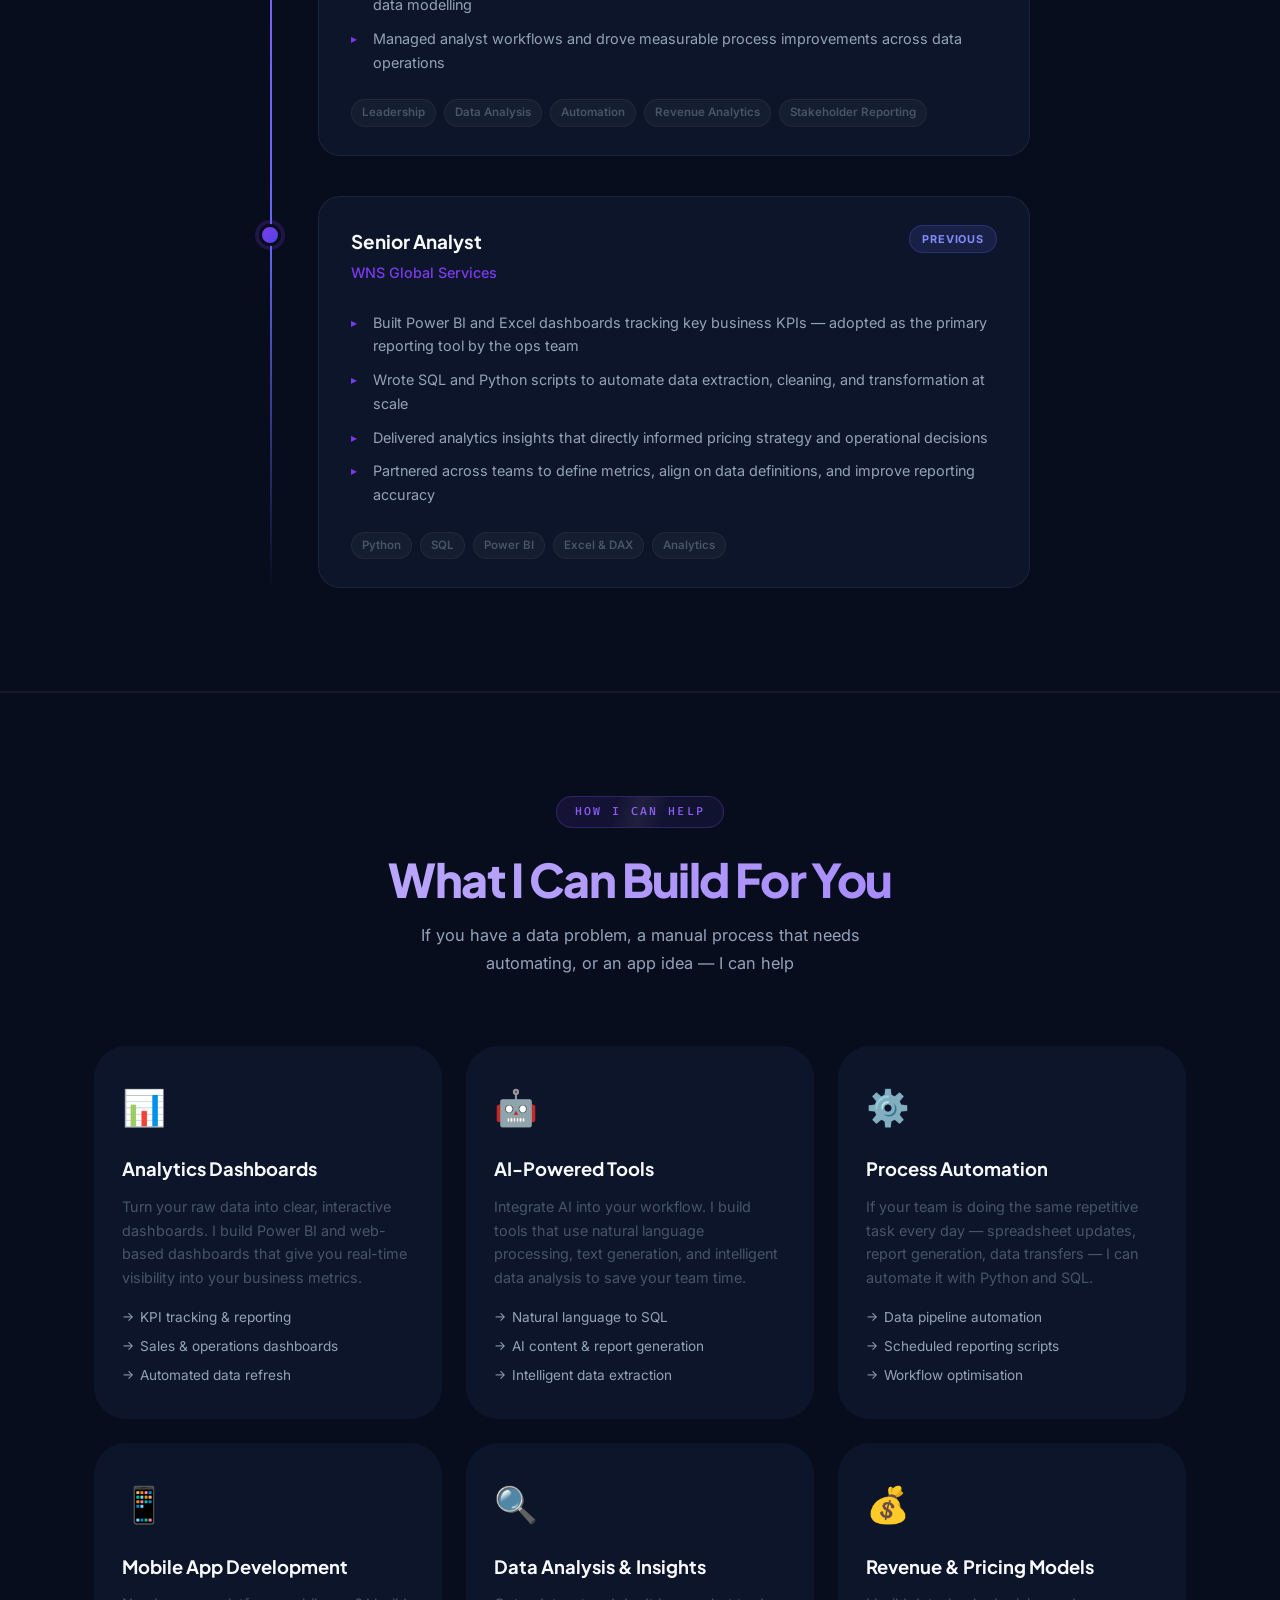
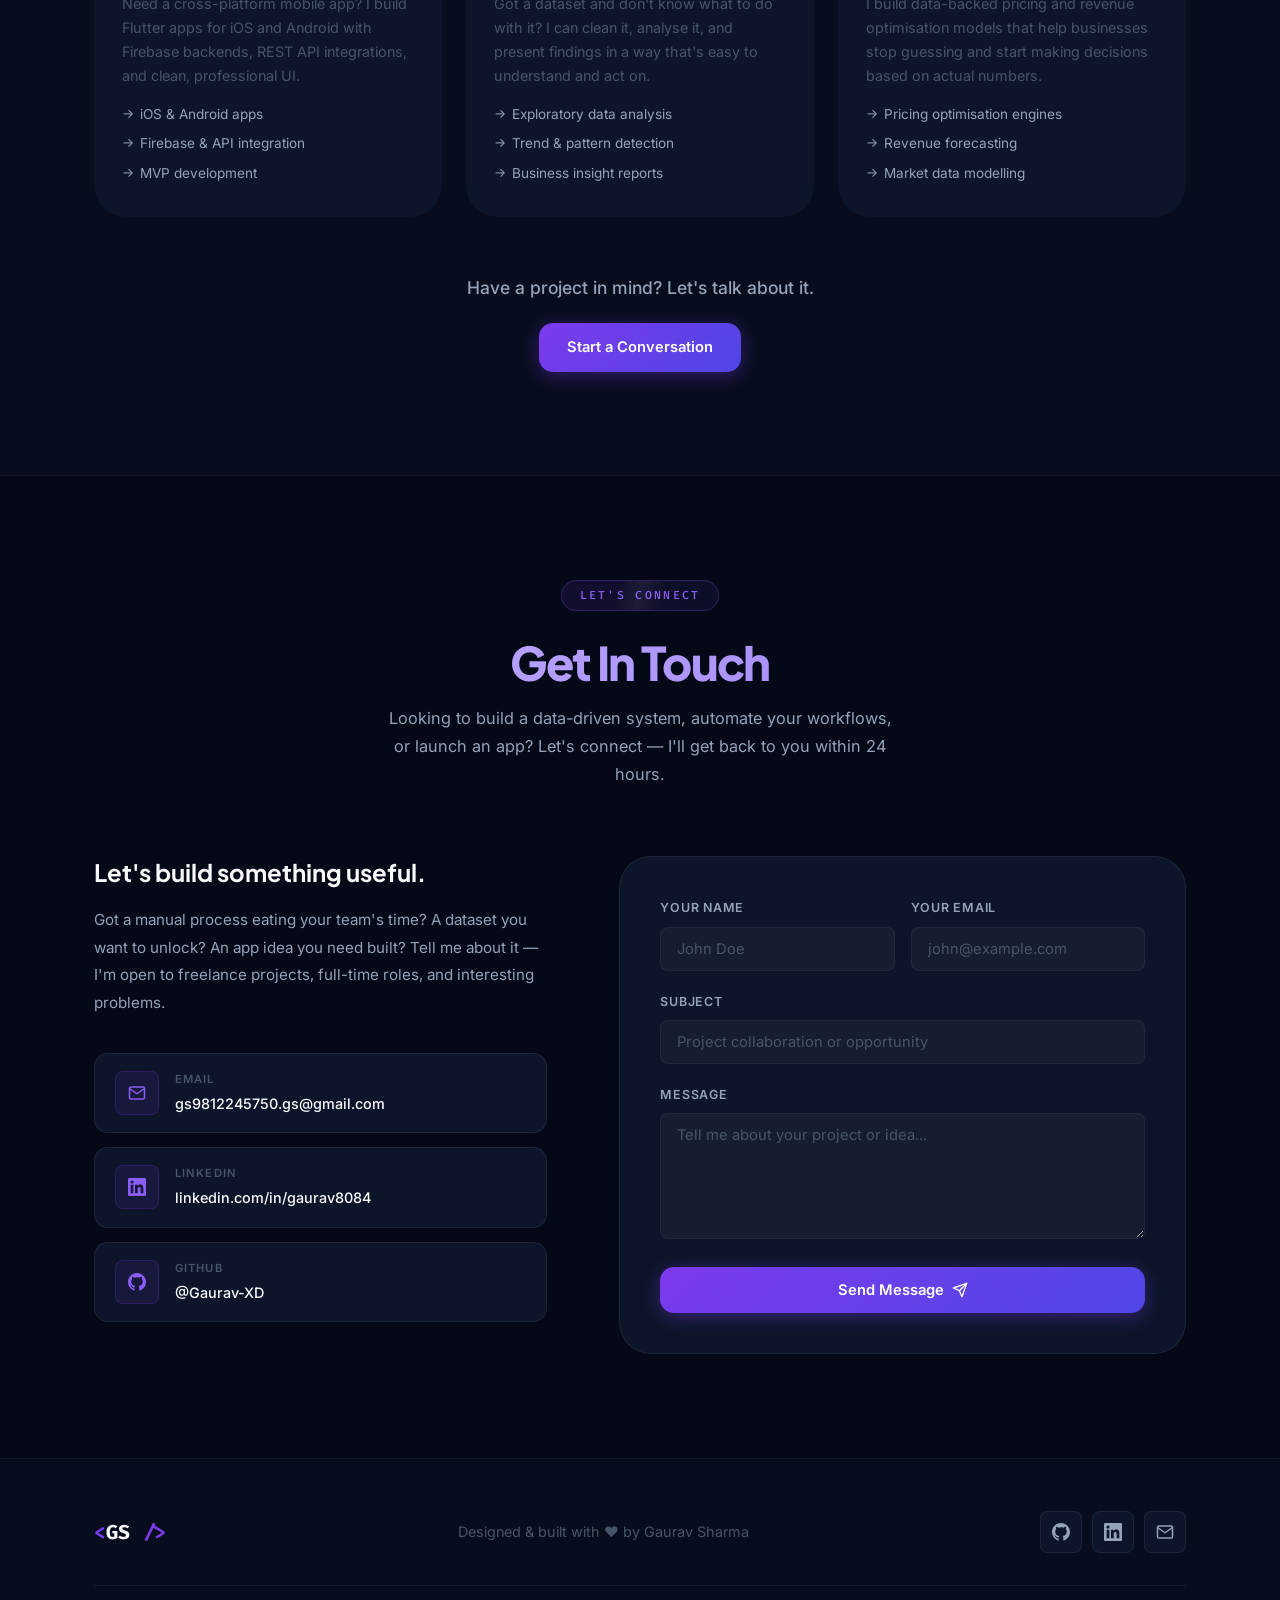
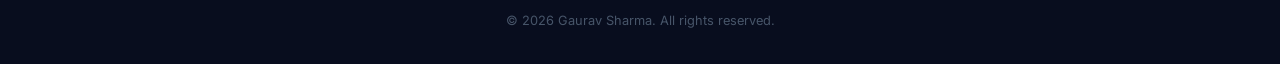
==== commit 62bd2600: "Content upgrade: skills restructure, 4 focused projects, impact-based experience bullets, client-foc" ====
--- a/index.html
+++ b/index.html
@@ -52,10 +52,10 @@
           <span class="typing-text" id="typingText"></span><span class="cursor">|</span>
         </div>
         <p class="hero-bio animate-fade" style="animation-delay:.3s">
-          I build <strong>data-driven systems and AI-powered tools</strong> that help businesses
-          automate workflows, analyse data, and make better decisions. From
-          <strong>analytics dashboards</strong> to intelligent backend systems — I turn complex
-          data into simple, useful products.
+          I build <strong>full-stack applications and AI-powered data systems</strong> that help
+          businesses automate workflows, query their data in plain English, and make faster,
+          smarter decisions. I work across the full stack — from <strong>backend APIs and data
+          pipelines</strong> to clean frontend UIs and mobile apps.
         </p>
         <div class="hero-actions animate-fade" style="animation-delay:.4s">
           <a href="#projects" class="btn btn-primary">View Projects</a>
@@ -80,9 +80,9 @@
           <div class="avatar-ring"></div>
           <div class="avatar-inner">GS</div>
         </div>
-        <div class="floating-card card-1"><span class="card-icon">📊</span><span>Analytics</span></div>
+        <div class="floating-card card-1"><span class="card-icon">📊</span><span>Data Analytics</span></div>
         <div class="floating-card card-2"><span class="card-icon">🤖</span><span>AI Systems</span></div>
-        <div class="floating-card card-3"><span class="card-icon">⚡</span><span>Automation</span></div>
+        <div class="floating-card card-3"><span class="card-icon">📱</span><span>Flutter Apps</span></div>
       </div>
     </div>
 
@@ -103,19 +103,22 @@
       <div class="about-grid">
         <div class="about-text animate-on-scroll">
           <p>
-            I’m Gaurav Sharma — a <strong>Data &amp; AI Systems Developer</strong> currently working as
-            <strong>Deputy Manager at WNS Global Services</strong>. For 3+ years I’ve helped teams
-            move from gut-feel decisions to data-backed ones.
+            I’m Gaurav Sharma — a <strong>Full Stack &amp; Data Systems Developer</strong> and
+            <strong>Deputy Manager at WNS Global Services</strong>. I’ve spent 3+ years turning
+            messy business data into clear decisions: automated reports, live dashboards,
+            and AI tools that anyone on the team can actually use.
           </p>
           <p>
-            My work sits at the intersection of <strong>data engineering, analytics, and AI</strong>.
-            I build things that are actually useful: dashboards that tell a clear story,
-            automation that removes repetitive work, and AI tools that surface insights fast.
+            I build end-to-end: <strong>Python backends and REST APIs</strong> on the server,
+            <strong>Power BI and web dashboards</strong> on the frontend, and
+            <strong>machine learning models</strong> in the middle. When something can be automated,
+            I automate it.
           </p>
           <p>
-            Outside my day job I build personal projects around <strong>pricing optimisation,
-            natural-language data querying, and mobile apps</strong> — all publicly available
-            on GitHub.
+            My side projects — a <strong>pricing optimisation engine</strong>, an
+            <strong>AI business analyst</strong> that turns plain English into SQL, and
+            <strong>Flutter mobile apps</strong> — are all on GitHub and reflect the kind of
+            work I take on for clients.
           </p>
           <div class="about-actions">
             <a href="#contact"    class="btn btn-primary">Get In Touch</a>
@@ -156,13 +159,13 @@
 
       <div class="skills-grid">
         <div class="skill-category animate-on-scroll">
-          <div class="category-icon">�️</div>
+          <div class="category-icon">🖥️</div>
           <h3>Frontend</h3>
           <div class="skill-tags">
+            <span class="tag">HTML &amp; CSS</span>
+            <span class="tag">JavaScript</span>
             <span class="tag">Flutter</span>
             <span class="tag">Dart</span>
-            <span class="tag">HTML &amp; CSS</span>
-            <span class="tag">JavaScript</span>
             <span class="tag">Responsive Design</span>
             <span class="tag">UI/UX Principles</span>
           </div>
@@ -173,11 +176,11 @@
           <h3>Backend &amp; APIs</h3>
           <div class="skill-tags">
             <span class="tag">Python</span>
+            <span class="tag">FastAPI</span>
             <span class="tag">REST APIs</span>
             <span class="tag">Firebase</span>
             <span class="tag">SQL</span>
             <span class="tag">Data Pipelines</span>
-            <span class="tag">Automation Scripts</span>
           </div>
         </div>
 
@@ -185,25 +188,25 @@
           <div class="category-icon">📊</div>
           <h3>Data &amp; Analytics</h3>
           <div class="skill-tags">
-            <span class="tag">Python (Pandas, NumPy)</span>
             <span class="tag">SQL</span>
+            <span class="tag">Pandas</span>
+            <span class="tag">NumPy</span>
             <span class="tag">Power BI</span>
             <span class="tag">Excel &amp; DAX</span>
-            <span class="tag">Statistical Analysis</span>
             <span class="tag">KPI Dashboards</span>
           </div>
         </div>
 
         <div class="skill-category animate-on-scroll">
-          <div class="category-icon">🚀</div>
-          <h3>AI &amp; Tools</h3>
+          <div class="category-icon">🤖</div>
+          <h3>AI &amp; Automation</h3>
           <div class="skill-tags">
             <span class="tag">Machine Learning</span>
             <span class="tag">LLM Integration</span>
             <span class="tag">NLP / Text AI</span>
-            <span class="tag">GitHub</span>
-            <span class="tag">GitHub Pages</span>
             <span class="tag">Workflow Automation</span>
+            <span class="tag">Data Scraping</span>
+            <span class="tag">Scheduled Scripts</span>
           </div>
         </div>
       </div>
@@ -221,7 +224,6 @@
 
       <div class="projects-grid">
 
-        <!-- Project 1 -->
         <div class="project-card animate-on-scroll" data-color="purple">
           <div class="project-card-banner">
             <span class="card-num">01</span>
@@ -240,15 +242,15 @@
                 </a>
               </div>
             </div>
-            <h3>Pricing Optimisation Engine</h3>
-            <p><strong>Problem:</strong> Businesses often price products on intuition, leaving revenue on the table.<br>
-            <strong>Solution:</strong> A Python-based engine that analyses historical sales and market data to recommend optimal pricing. Exposes results via a REST API so any frontend or dashboard can consume it.<br>
-            <strong>Outcome:</strong> Demonstrates how data modelling + API design can directly improve revenue decisions.</p>
+            <h3>Pricing Optimization Engine</h3>
+            <p><strong>Problem:</strong> Businesses set prices by gut feeling, missing revenue opportunities they can’t see in raw data.<br>
+            <strong>Solution:</strong> A Python backend that models historical demand and competitor data, runs price simulations, and surfaces optimal price points via a FastAPI endpoint — consumable by any dashboard or app.<br>
+            <strong>Output:</strong> JSON pricing recommendations with confidence scores, ready to plug into business workflows.</p>
             <div class="project-footer">
               <div class="tech-stack">
                 <span class="tech-tag">Python</span>
+                <span class="tech-tag">FastAPI</span>
                 <span class="tech-tag">Pandas</span>
-                <span class="tech-tag">REST API</span>
                 <span class="tech-tag">Data Modelling</span>
               </div>
               <a href="https://github.com/Gaurav-XD" target="_blank" rel="noopener noreferrer" class="project-view-btn">
@@ -259,7 +261,6 @@
           </div>
         </div>
 
-        <!-- Project 2 -->
         <div class="project-card animate-on-scroll" data-color="blue">
           <div class="project-card-banner">
             <span class="card-num">02</span>
@@ -279,15 +280,15 @@
               </div>
             </div>
             <h3>AI Business Analyst</h3>
-            <p><strong>Problem:</strong> Non-technical teams can't query databases or extract insights without developer help.<br>
-            <strong>Solution:</strong> A natural-language-to-SQL system where you type a plain English question and get back structured data insights. Powered by an LLM layer that translates intent into queries.<br>
-            <strong>Outcome:</strong> Removes the bottleneck between business teams and their own data.</p>
+            <p><strong>Problem:</strong> Non-technical teams waste hours waiting for developers to pull data for them.<br>
+            <strong>Solution:</strong> Type a question in plain English — the system uses an LLM to generate the correct SQL, runs it against the database, and returns structured insights. No SQL knowledge required.<br>
+            <strong>Output:</strong> Business-ready summaries and tables, instantly — eliminating the analyst bottleneck.</p>
             <div class="project-footer">
               <div class="tech-stack">
                 <span class="tech-tag">Python</span>
                 <span class="tech-tag">LLM / NLP</span>
                 <span class="tech-tag">SQL</span>
-                <span class="tech-tag">AI API</span>
+                <span class="tech-tag">FastAPI</span>
               </div>
               <a href="https://github.com/Gaurav-XD" target="_blank" rel="noopener noreferrer" class="project-view-btn">
                 View
@@ -297,48 +298,9 @@
           </div>
         </div>
 
-        <!-- Project 3 -->
         <div class="project-card animate-on-scroll" data-color="green">
           <div class="project-card-banner">
             <span class="card-num">03</span>
-            <div class="banner-icon">📊</div>
-            <div class="banner-shimmer"></div>
-          </div>
-          <div class="project-content">
-            <div class="project-top">
-              <div class="project-badges">
-                <span class="badge badge-data">Data</span>
-                <span class="badge badge-viz">Power BI</span>
-              </div>
-              <div class="project-links">
-                <a href="https://github.com/Gaurav-XD" target="_blank" rel="noopener noreferrer" class="project-link" aria-label="View on GitHub" title="GitHub">
-                  <svg viewBox="0 0 24 24" fill="currentColor"><path d="M12 0C5.374 0 0 5.373 0 12c0 5.302 3.438 9.8 8.207 11.387.599.111.793-.261.793-.577v-2.234c-3.338.726-4.033-1.416-4.033-1.416-.546-1.387-1.333-1.756-1.333-1.756-1.089-.745.083-.729.083-.729 1.205.084 1.839 1.237 1.839 1.237 1.07 1.834 2.807 1.304 3.492.997.107-.775.418-1.305.762-1.604-2.665-.305-5.467-1.334-5.467-5.931 0-1.311.469-2.381 1.236-3.221-.124-.303-.535-1.524.117-3.176 0 0 1.008-.322 3.301 1.23A11.509 11.509 0 0112 5.803c1.02.005 2.047.138 3.006.404 2.291-1.552 3.297-1.23 3.297-1.23.653 1.653.242 2.874.118 3.176.77.84 1.235 1.911 1.235 3.221 0 4.609-2.807 5.624-5.479 5.921.43.372.823 1.102.823 2.222v3.293c0 .319.192.694.801.576C20.566 21.797 24 17.3 24 12c0-6.627-5.373-12-12-12z"/></svg>
-                </a>
-              </div>
-            </div>
-            <h3>Business KPI Dashboard</h3>
-            <p><strong>Problem:</strong> Managers were spending hours every week manually compiling reports in spreadsheets.<br>
-            <strong>Solution:</strong> Interactive Power BI dashboards connected to live data sources, showing KPIs, trends, and drill-down views. Built with DAX formulas and automated data refresh.<br>
-            <strong>Outcome:</strong> Reporting time cut from hours to minutes; leadership had real-time visibility.</p>
-            <div class="project-footer">
-              <div class="tech-stack">
-                <span class="tech-tag">Power BI</span>
-                <span class="tech-tag">DAX</span>
-                <span class="tech-tag">SQL</span>
-                <span class="tech-tag">Excel</span>
-              </div>
-              <a href="https://github.com/Gaurav-XD" target="_blank" rel="noopener noreferrer" class="project-view-btn">
-                View
-                <svg viewBox="0 0 24 24" fill="none" stroke="currentColor" stroke-width="2" stroke-linecap="round" stroke-linejoin="round"><line x1="7" y1="17" x2="17" y2="7"/><polyline points="7 7 17 7 17 17"/></svg>
-              </a>
-            </div>
-          </div>
-        </div>
-
-        <!-- Project 4 -->
-        <div class="project-card animate-on-scroll" data-color="cyan">
-          <div class="project-card-banner">
-            <span class="card-num">04</span>
             <div class="banner-icon">⚙️</div>
             <div class="banner-shimmer"></div>
           </div>
@@ -355,15 +317,15 @@
               </div>
             </div>
             <h3>Data Workflow Automation</h3>
-            <p><strong>Problem:</strong> A team was running the same data cleaning and reporting scripts manually every day.<br>
-            <strong>Solution:</strong> Python + SQL automation pipeline that runs on a schedule, cleans raw data, applies business rules, and outputs formatted reports automatically.<br>
-            <strong>Outcome:</strong> Eliminated ~3 hours of manual daily work and reduced human error in reports.</p>
+            <p><strong>Problem:</strong> Analysts were spending 3+ hours daily on manual data cleaning, transformation, and report generation.<br>
+            <strong>Solution:</strong> A Python + SQL pipeline that runs on a schedule: ingests raw data, applies business rules, cleans and transforms it, then auto-generates formatted reports.<br>
+            <strong>Output:</strong> Zero-touch daily reporting — consistent, error-free, and delivered automatically.</p>
             <div class="project-footer">
               <div class="tech-stack">
                 <span class="tech-tag">Python</span>
                 <span class="tech-tag">SQL</span>
                 <span class="tech-tag">Pandas</span>
-                <span class="tech-tag">Scheduling</span>
+                <span class="tech-tag">Task Scheduling</span>
               </div>
               <a href="https://github.com/Gaurav-XD" target="_blank" rel="noopener noreferrer" class="project-view-btn">
                 View
@@ -373,18 +335,17 @@
           </div>
         </div>
 
-        <!-- Project 5 -->
-        <div class="project-card animate-on-scroll" data-color="purple">
+        <div class="project-card animate-on-scroll" data-color="cyan">
           <div class="project-card-banner">
-            <span class="card-num">05</span>
-            <div class="banner-icon">✍️</div>
+            <span class="card-num">04</span>
+            <div class="banner-icon">📱</div>
             <div class="banner-shimmer"></div>
           </div>
           <div class="project-content">
             <div class="project-top">
               <div class="project-badges">
-                <span class="badge badge-ai">AI</span>
                 <span class="badge badge-mobile">Mobile</span>
+                <span class="badge badge-flutter">Flutter</span>
               </div>
               <div class="project-links">
                 <a href="https://github.com/Gaurav-XD" target="_blank" rel="noopener noreferrer" class="project-link" aria-label="View on GitHub" title="GitHub">
@@ -392,54 +353,16 @@
                 </a>
               </div>
             </div>
-            <h3>AI Text Generator (Flutter App)</h3>
-            <p><strong>Problem:</strong> Creating content drafts manually is slow for small businesses and creators.<br>
-            <strong>Solution:</strong> A Flutter mobile app that connects to an AI API, lets users enter a prompt, and returns generated text instantly. Clean UI with copy &amp; save functionality.<br>
-            <strong>Outcome:</strong> Shows how AI capabilities can be packaged into a simple, usable mobile product.</p>
+            <h3>AI Text Generator (Flutter)</h3>
+            <p><strong>Problem:</strong> Small businesses and solo creators lose hours writing repetitive content — product descriptions, emails, social posts.<br>
+            <strong>Solution:</strong> A cross-platform Flutter app connected to an AI text API. Users enter a prompt, choose tone and length, and get usable content instantly. Built with clean UI and copy-to-clipboard functionality.<br>
+            <strong>Output:</strong> A production-ready mobile app showing full-stack Flutter + AI API integration skills.</p>
             <div class="project-footer">
               <div class="tech-stack">
                 <span class="tech-tag">Flutter</span>
                 <span class="tech-tag">Dart</span>
                 <span class="tech-tag">AI API</span>
                 <span class="tech-tag">Firebase</span>
-              </div>
-              <a href="https://github.com/Gaurav-XD" target="_blank" rel="noopener noreferrer" class="project-view-btn">
-                View
-                <svg viewBox="0 0 24 24" fill="none" stroke="currentColor" stroke-width="2" stroke-linecap="round" stroke-linejoin="round"><line x1="7" y1="17" x2="17" y2="7"/><polyline points="7 7 17 7 17 17"/></svg>
-              </a>
-            </div>
-          </div>
-        </div>
-
-        <!-- Project 6 -->
-        <div class="project-card animate-on-scroll" data-color="blue">
-          <div class="project-card-banner">
-            <span class="card-num">06</span>
-            <div class="banner-icon">✅</div>
-            <div class="banner-shimmer"></div>
-          </div>
-          <div class="project-content">
-            <div class="project-top">
-              <div class="project-badges">
-                <span class="badge badge-mobile">Mobile</span>
-                <span class="badge badge-flutter">Flutter</span>
-              </div>
-              <div class="project-links">
-                <a href="https://github.com/Gaurav-XD" target="_blank" rel="noopener noreferrer" class="project-link" aria-label="View on GitHub" title="GitHub">
-                  <svg viewBox="0 0 24 24" fill="currentColor"><path d="M12 0C5.374 0 0 5.373 0 12c0 5.302 3.438 9.8 8.207 11.387.599.111.793-.261.793-.577v-2.234c-3.338.726-4.033-1.416-4.033-1.416-.546-1.387-1.333-1.756-1.333-1.756-1.089-.745.083-.729.083-.729 1.205.084 1.839 1.237 1.839 1.237 1.07 1.834 2.807 1.304 3.492.997.107-.775.418-1.305.762-1.604-2.665-.305-5.467-1.334-5.467-5.931 0-1.311.469-2.381 1.236-3.221-.124-.303-.535-1.524.117-3.176 0 0 1.008-.322 3.301 1.23A11.509 11.509 0 0112 5.803c1.02.005 2.047.138 3.006.404 2.291-1.552 3.297-1.23 3.297-1.23.653 1.653.242 2.874.118 3.176.77.84 1.235 1.911 1.235 3.221 0 4.609-2.807 5.624-5.479 5.921.43.372.823 1.102.823 2.222v3.293c0 .319.192.694.801.576C20.566 21.797 24 17.3 24 12c0-6.627-5.373-12-12-12z"/></svg>
-                </a>
-              </div>
-            </div>
-            <h3>Task Manager App</h3>
-            <p><strong>Problem:</strong> Teams needed a lightweight task tracker that works offline and syncs across devices.<br>
-            <strong>Solution:</strong> A Flutter app with Firebase backend supporting task creation, categories, due dates, and real-time sync. Built with clean architecture and state management.<br>
-            <strong>Outcome:</strong> A fully functional productivity app demonstrating full-stack mobile development skills.</p>
-            <div class="project-footer">
-              <div class="tech-stack">
-                <span class="tech-tag">Flutter</span>
-                <span class="tech-tag">Firebase</span>
-                <span class="tech-tag">Dart</span>
-                <span class="tech-tag">State Mgmt</span>
               </div>
               <a href="https://github.com/Gaurav-XD" target="_blank" rel="noopener noreferrer" class="project-view-btn">
                 View
@@ -475,17 +398,17 @@
               <span class="timeline-badge badge-current">Current</span>
             </div>
             <ul class="timeline-points">
-              <li>Led data analysis initiatives and cross-functional reporting for senior stakeholders</li>
-              <li>Managed team workflows and drove process optimization projects</li>
-              <li>Built automation pipelines to improve operational efficiency</li>
-              <li>Presented data insights and recommendations to leadership</li>
+              <li>Built Python automation pipelines that eliminated hours of manual daily reporting for the analytics team</li>
+              <li>Designed and owned cross-functional reporting frameworks used by senior leadership for strategic decisions</li>
+              <li>Led pricing and revenue analytics initiatives — identifying optimization opportunities through data modelling</li>
+              <li>Managed analyst workflows and drove measurable process improvements across data operations</li>
             </ul>
             <div class="timeline-tags">
               <span class="tag-sm">Leadership</span>
               <span class="tag-sm">Data Analysis</span>
-              <span class="tag-sm">Reporting</span>
               <span class="tag-sm">Automation</span>
-              <span class="tag-sm">Stakeholder Management</span>
+              <span class="tag-sm">Revenue Analytics</span>
+              <span class="tag-sm">Stakeholder Reporting</span>
             </div>
           </div>
         </div>
@@ -501,17 +424,17 @@
               <span class="timeline-badge badge-prev">Previous</span>
             </div>
             <ul class="timeline-points">
-              <li>Advanced data analytics and business insights generation</li>
-              <li>Built and maintained interactive Power BI and Excel dashboards</li>
-              <li>Developed Python &amp; SQL automation workflows for data processing</li>
-              <li>Collaborated across departments for data-driven decision-making</li>
+              <li>Built Power BI and Excel dashboards tracking key business KPIs — adopted as the primary reporting tool by the ops team</li>
+              <li>Wrote SQL and Python scripts to automate data extraction, cleaning, and transformation at scale</li>
+              <li>Delivered analytics insights that directly informed pricing strategy and operational decisions</li>
+              <li>Partnered across teams to define metrics, align on data definitions, and improve reporting accuracy</li>
             </ul>
             <div class="timeline-tags">
               <span class="tag-sm">Python</span>
               <span class="tag-sm">SQL</span>
               <span class="tag-sm">Power BI</span>
-              <span class="tag-sm">Excel</span>
-              <span class="tag-sm">Cross-functional</span>
+              <span class="tag-sm">Excel &amp; DAX</span>
+              <span class="tag-sm">Analytics</span>
             </div>
           </div>
         </div>
@@ -610,13 +533,13 @@
       <div class="section-header animate-on-scroll">
         <span class="section-label">Let's Connect</span>
         <h2 class="section-title">Get In Touch</h2>
-        <p class="section-subtitle">Have a project or an idea? Send me a message and I'll get back to you within 24 hours</p>
+        <p class="section-subtitle">Looking to build a data-driven system, automate your workflows, or launch an app? Let's connect — I'll get back to you within 24 hours.</p>
       </div>
 
       <div class="contact-grid">
         <div class="contact-info animate-on-scroll">
-          <h3>Ready to work together?</h3>
-          <p>Whether it's a freelance project, a full-time role, or just an interesting problem — I'm open to hearing about it. Fill in the form and let's figure out how I can help.</p>
+          <h3>Let's build something useful.</h3>
+          <p>Got a manual process eating your team's time? A dataset you want to unlock? An app idea you need built? Tell me about it — I'm open to freelance projects, full-time roles, and interesting problems.</p>
 
           <div class="contact-links">
             <a href="mailto:gs9812245750.gs@gmail.com" class="contact-item">
@@ -761,7 +684,7 @@
     }));
 
     // --- Typewriter effect ---
-    const roles = ['Data & AI Developer', 'Analytics Engineer', 'Automation Builder', 'Problem Solver'];
+    const roles = ['Full Stack Developer', 'Data Analyst', 'AI Systems Builder', 'Automation Engineer'];
     let rIdx = 0, cIdx = 0, deleting = false;
     const typingEl = document.getElementById('typingText');
 
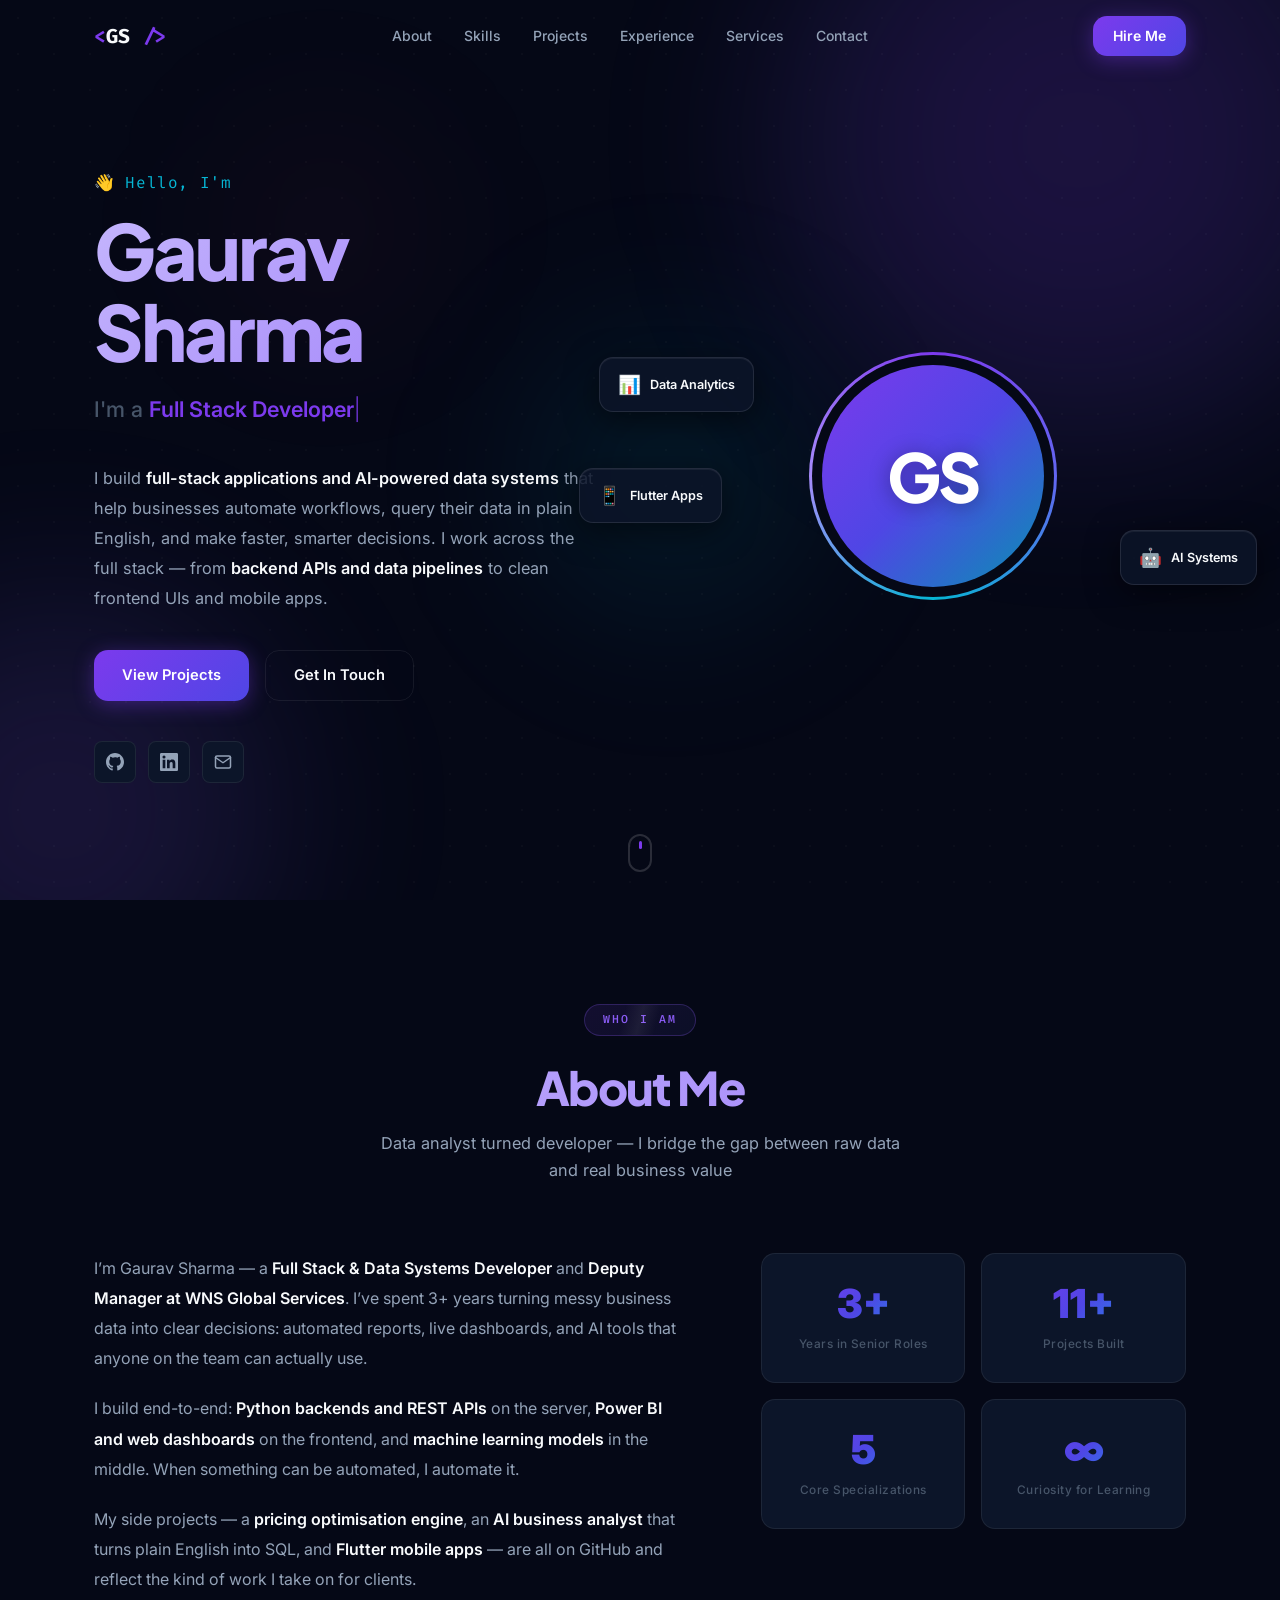
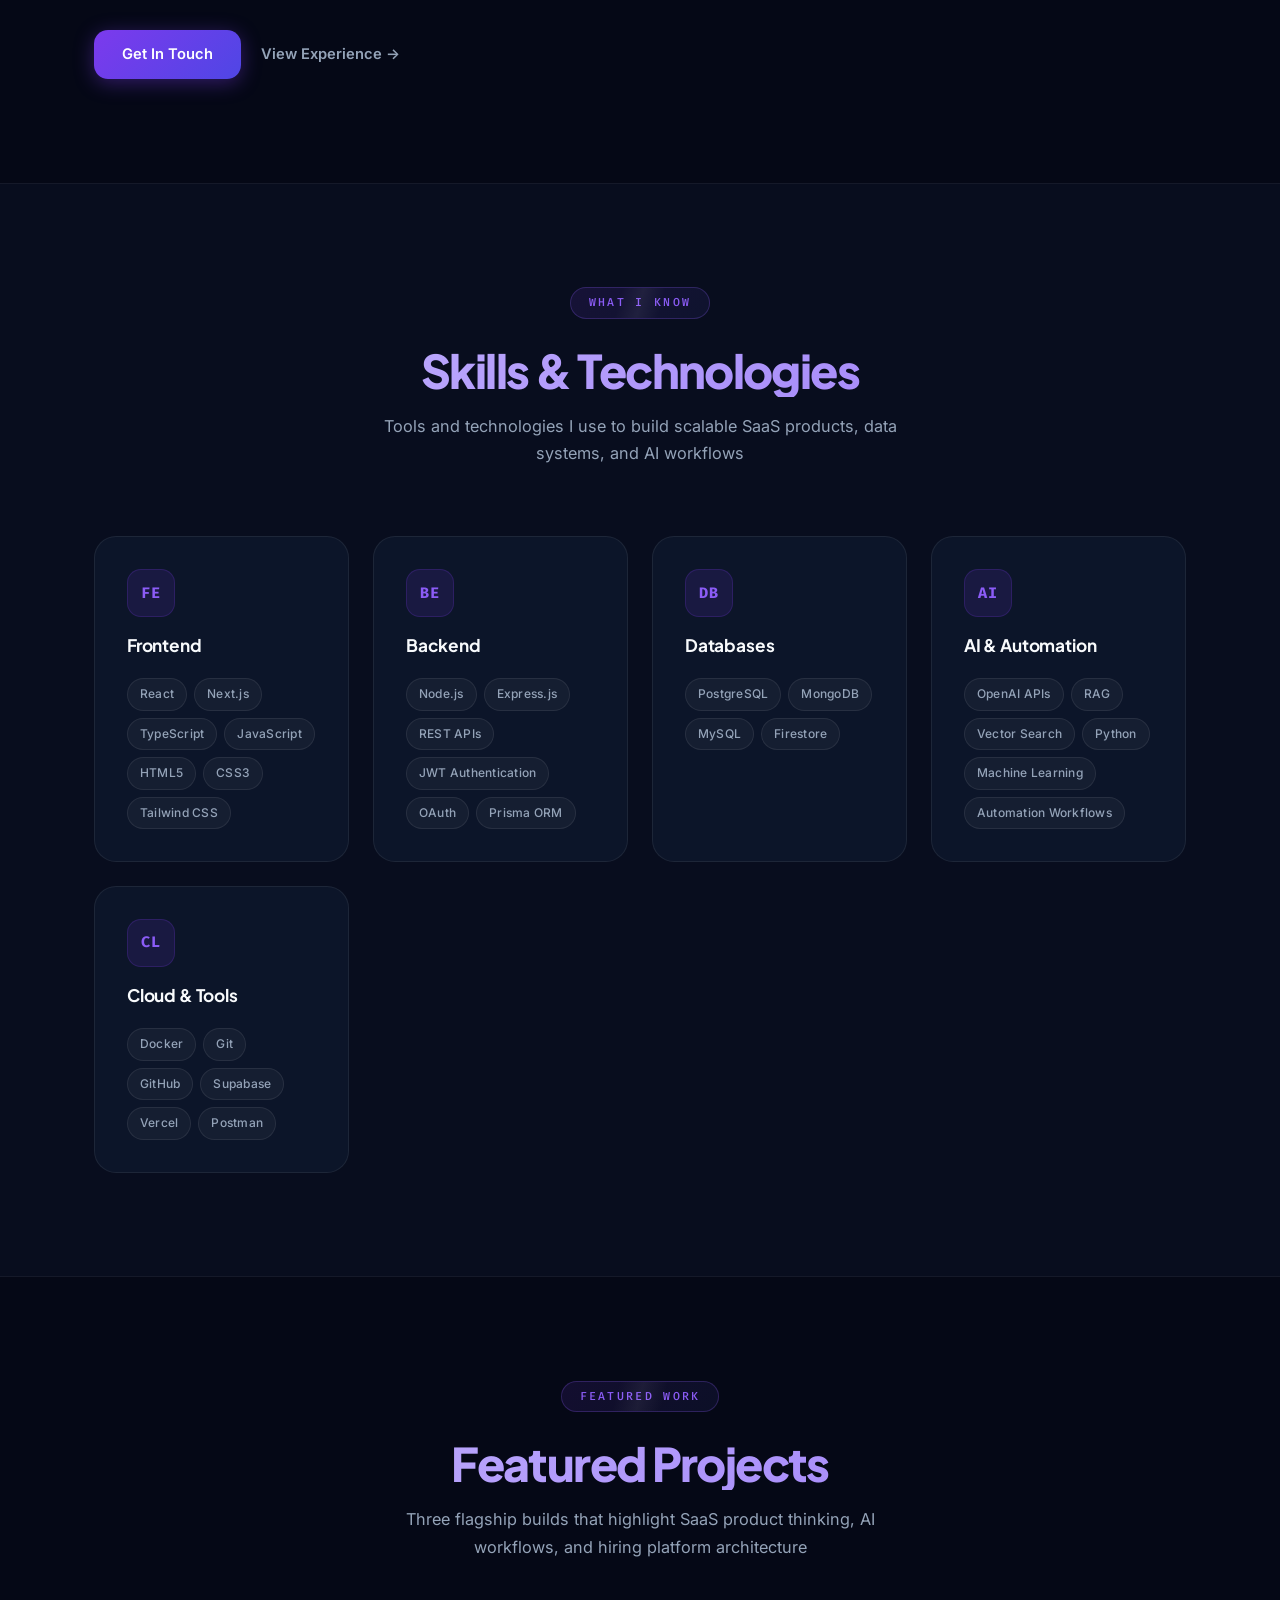
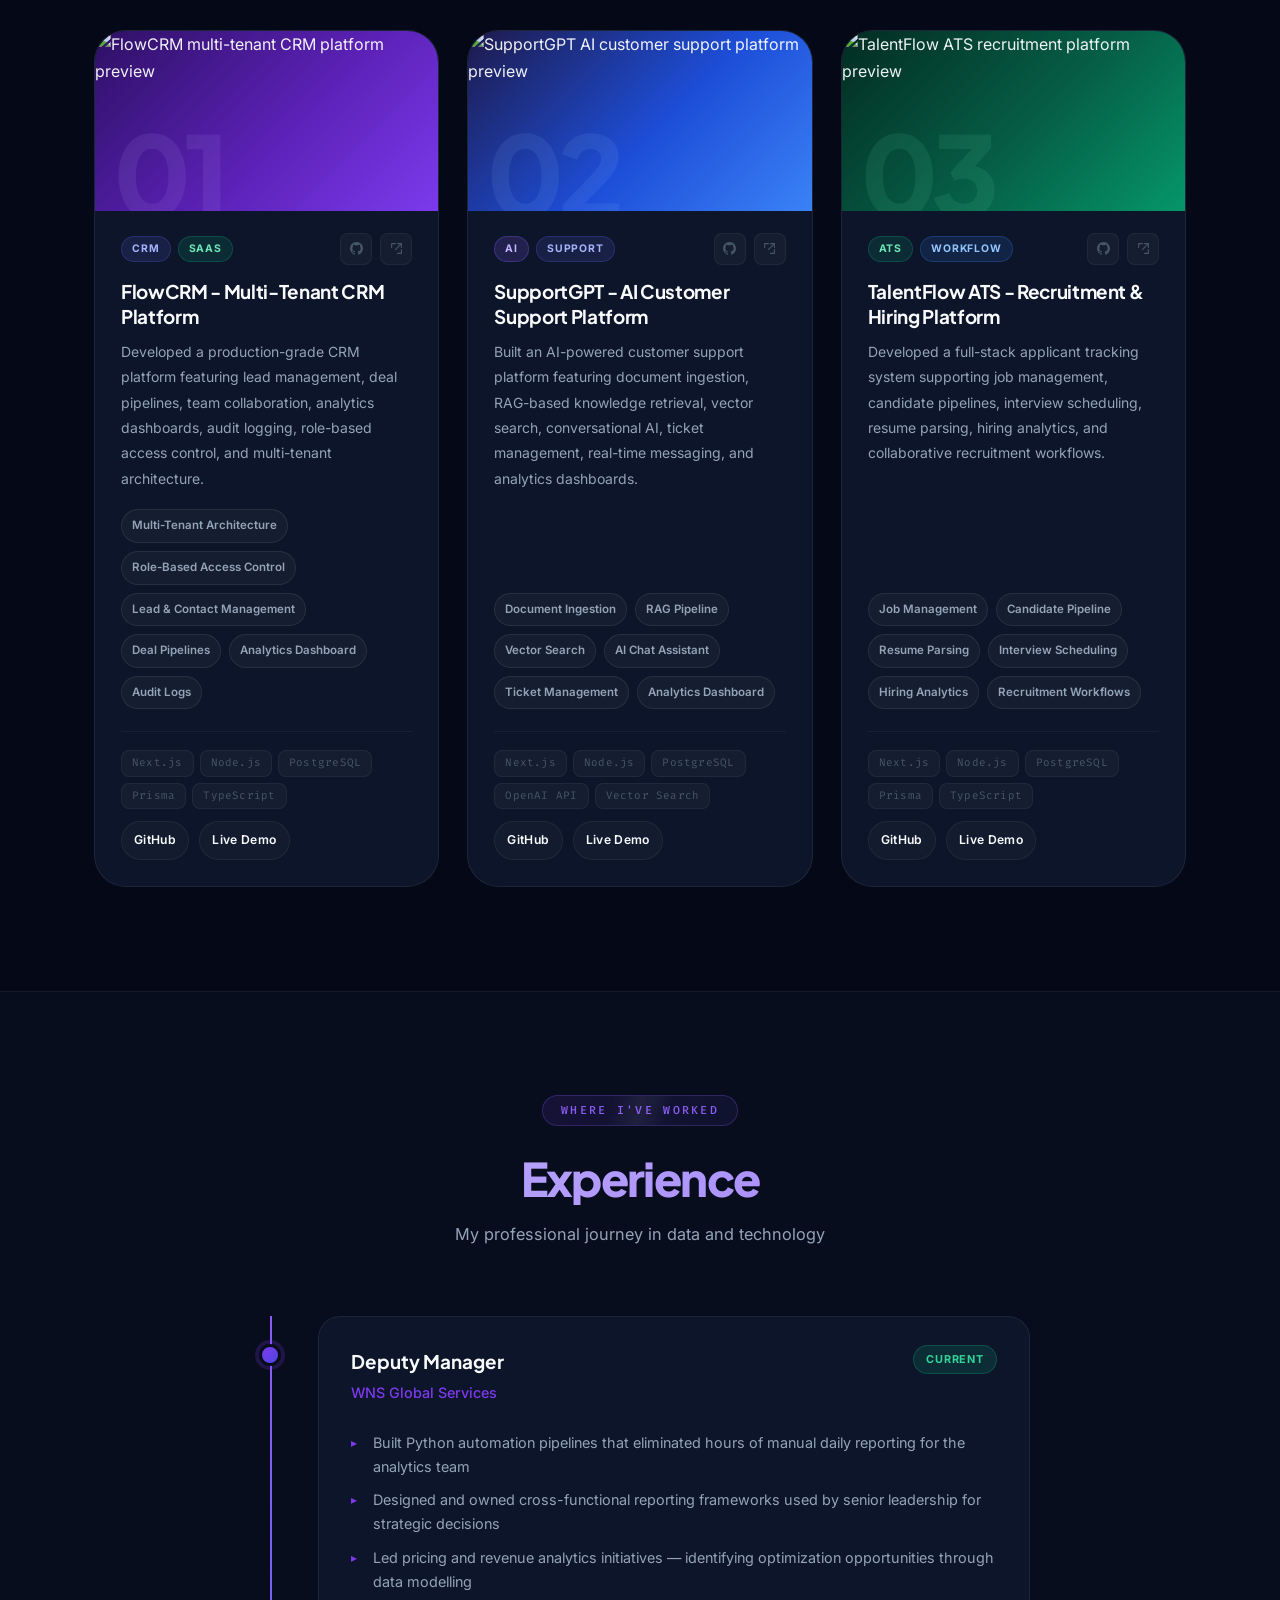
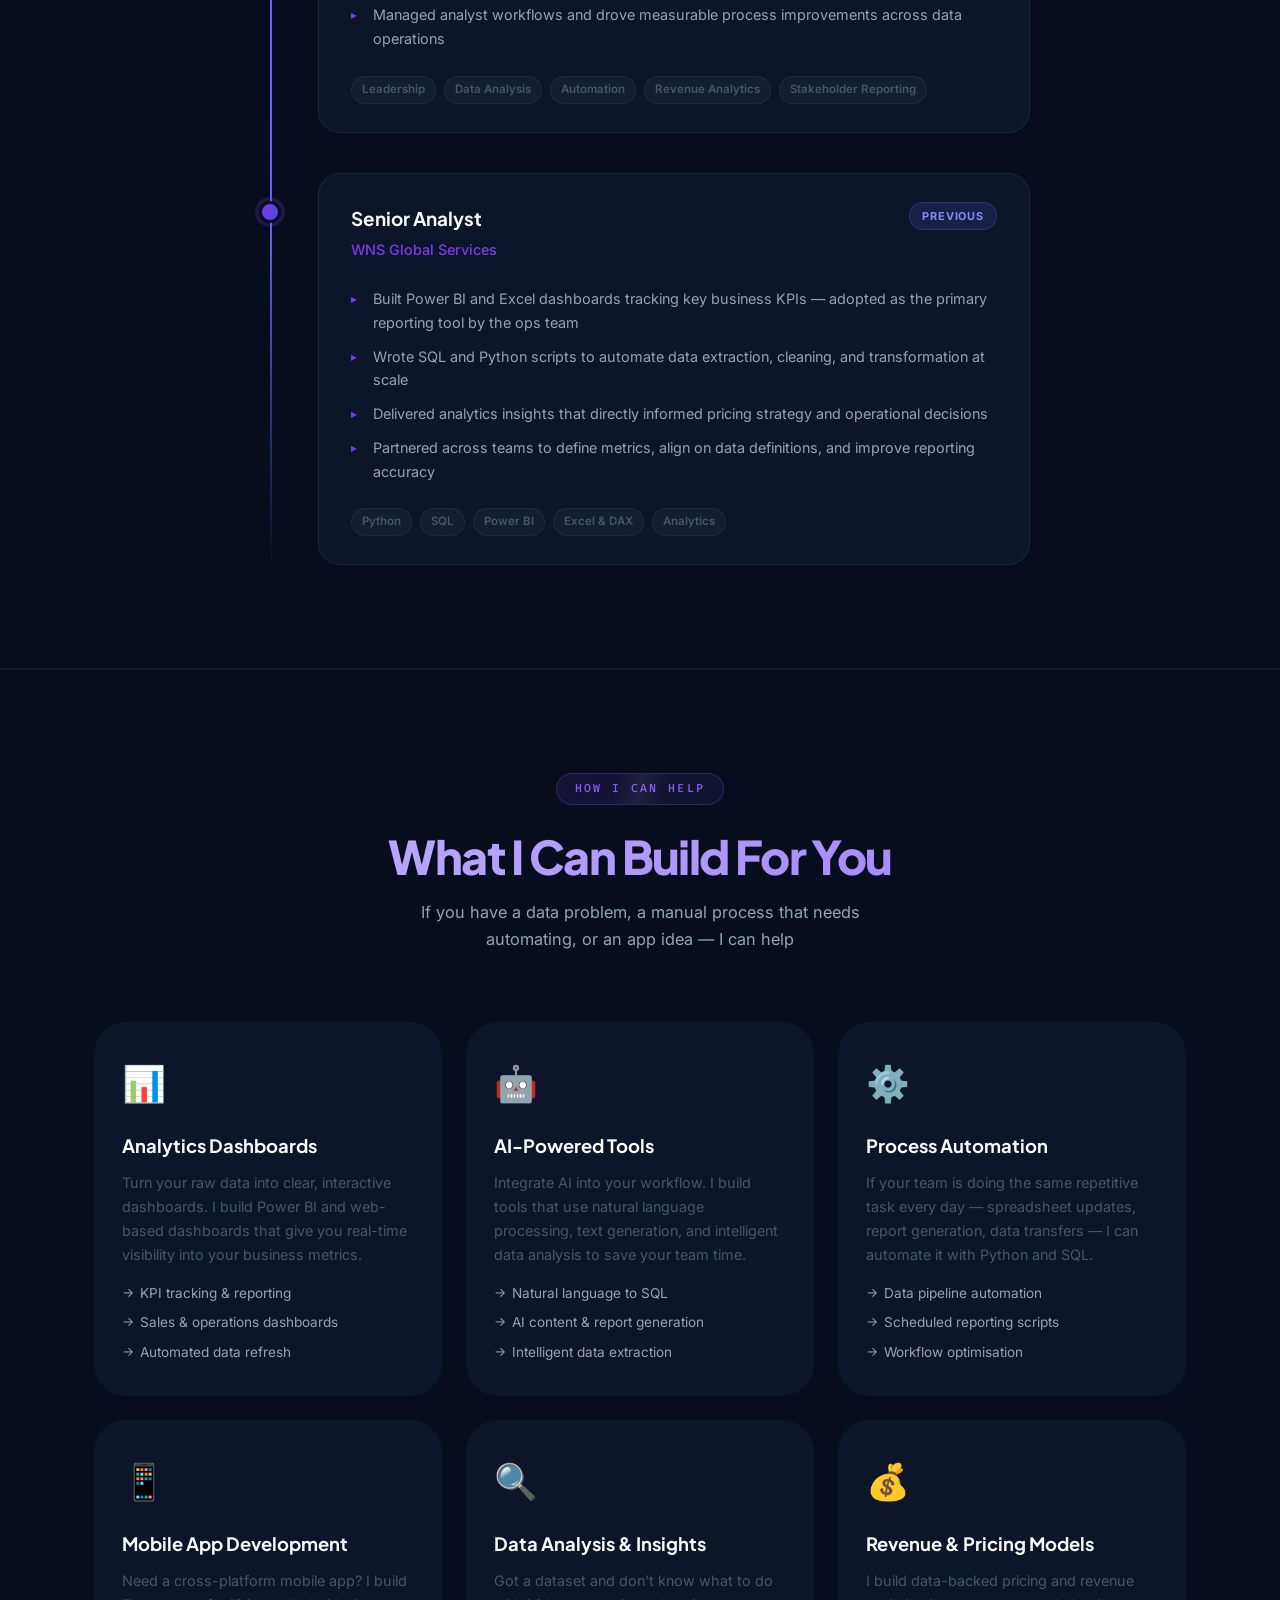
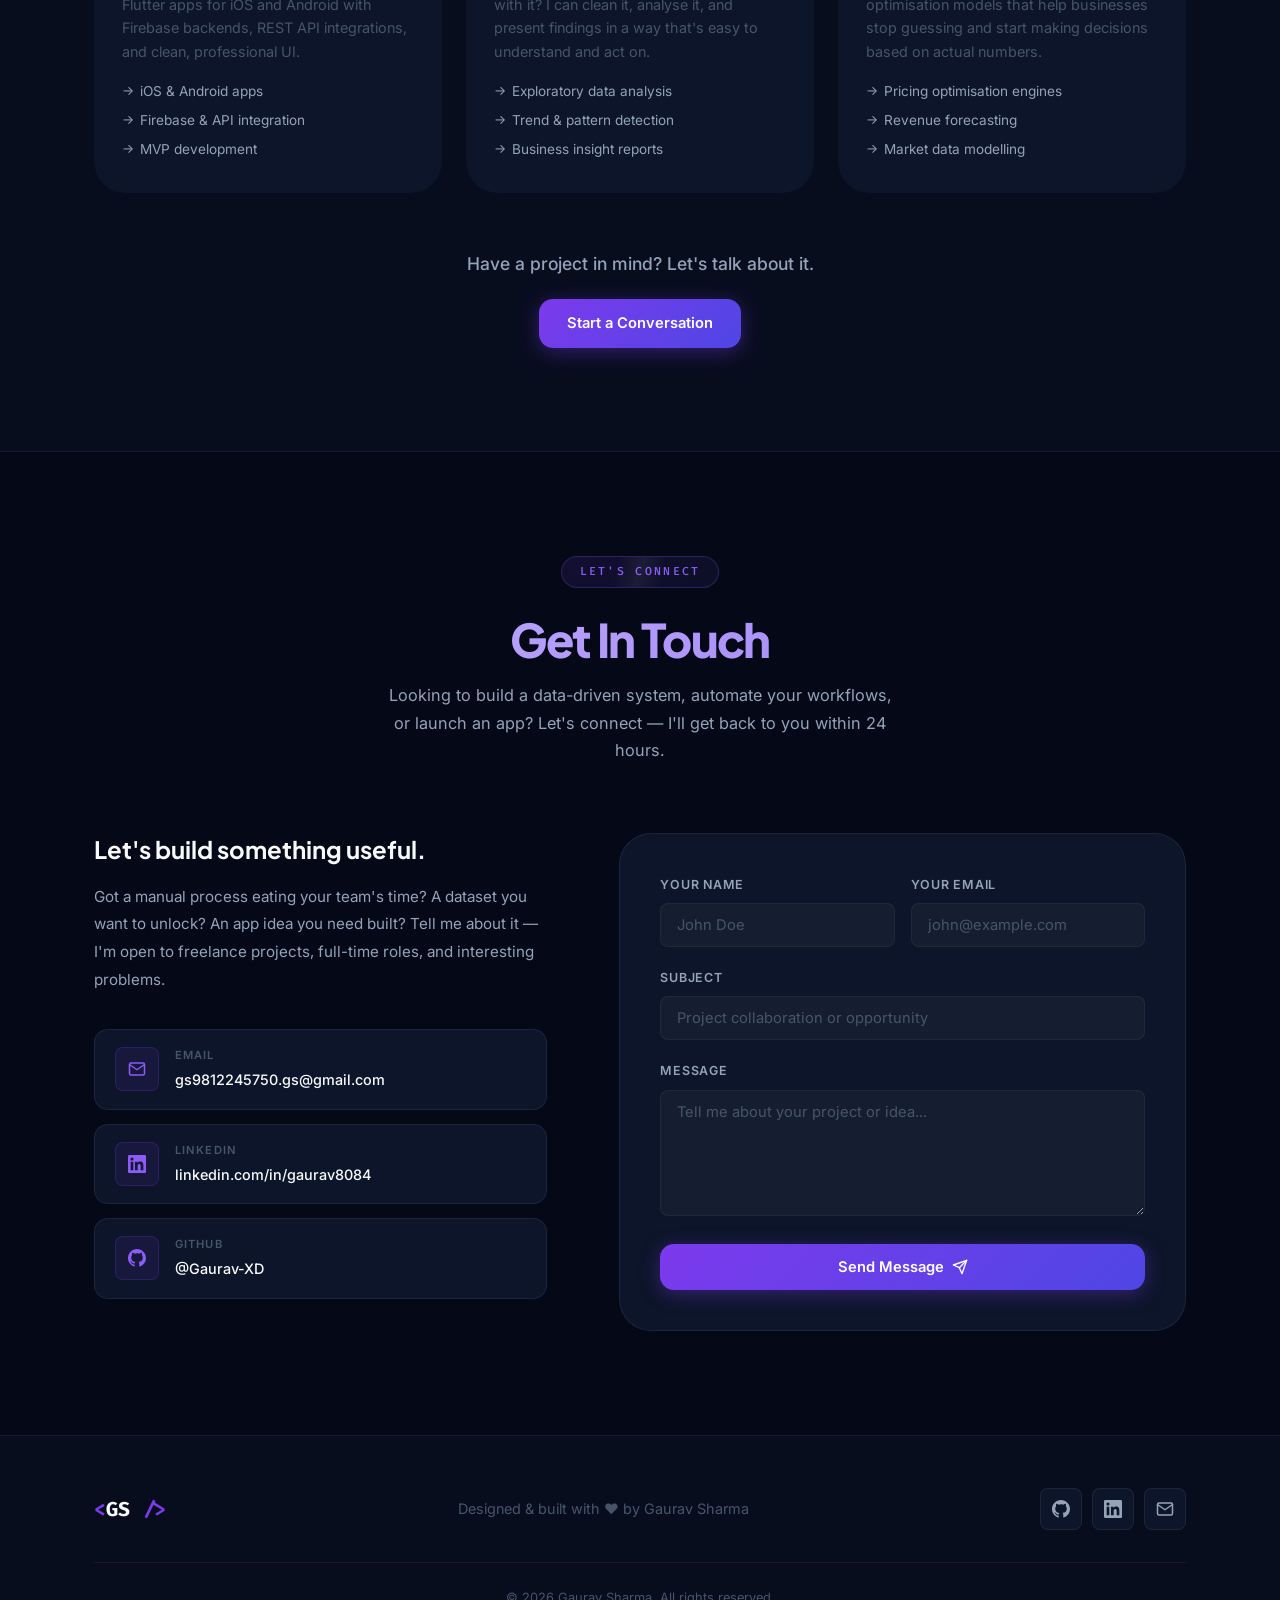
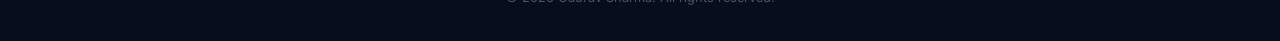
==== commit b33a3755: "Refresh projects and skills sections" ====
--- a/index.html
+++ b/index.html
@@ -148,230 +148,233 @@
     </div>
   </section>
 
-  <!-- ===================== SKILLS ===================== -->
+    <!-- ===================== SKILLS ===================== -->
   <section id="skills" class="section section-dark">
     <div class="container">
       <div class="section-header animate-on-scroll">
         <span class="section-label">What I Know</span>
         <h2 class="section-title">Skills &amp; Technologies</h2>
-        <p class="section-subtitle">Tools and technologies I work with regularly</p>
+        <p class="section-subtitle">Tools and technologies I use to build scalable SaaS products, data systems, and AI workflows</p>
       </div>
 
       <div class="skills-grid">
         <div class="skill-category animate-on-scroll">
-          <div class="category-icon">🖥️</div>
+          <div class="category-icon">FE</div>
           <h3>Frontend</h3>
           <div class="skill-tags">
-            <span class="tag">HTML &amp; CSS</span>
+            <span class="tag">React</span>
+            <span class="tag">Next.js</span>
+            <span class="tag">TypeScript</span>
             <span class="tag">JavaScript</span>
-            <span class="tag">Flutter</span>
-            <span class="tag">Dart</span>
-            <span class="tag">Responsive Design</span>
-            <span class="tag">UI/UX Principles</span>
+            <span class="tag">HTML5</span>
+            <span class="tag">CSS3</span>
+            <span class="tag">Tailwind CSS</span>
           </div>
         </div>
 
         <div class="skill-category animate-on-scroll">
-          <div class="category-icon">⚙️</div>
-          <h3>Backend &amp; APIs</h3>
+          <div class="category-icon">BE</div>
+          <h3>Backend</h3>
           <div class="skill-tags">
-            <span class="tag">Python</span>
-            <span class="tag">FastAPI</span>
+            <span class="tag">Node.js</span>
+            <span class="tag">Express.js</span>
             <span class="tag">REST APIs</span>
-            <span class="tag">Firebase</span>
-            <span class="tag">SQL</span>
-            <span class="tag">Data Pipelines</span>
+            <span class="tag">JWT Authentication</span>
+            <span class="tag">OAuth</span>
+            <span class="tag">Prisma ORM</span>
           </div>
         </div>
 
         <div class="skill-category animate-on-scroll">
-          <div class="category-icon">📊</div>
-          <h3>Data &amp; Analytics</h3>
+          <div class="category-icon">DB</div>
+          <h3>Databases</h3>
           <div class="skill-tags">
-            <span class="tag">SQL</span>
-            <span class="tag">Pandas</span>
-            <span class="tag">NumPy</span>
-            <span class="tag">Power BI</span>
-            <span class="tag">Excel &amp; DAX</span>
-            <span class="tag">KPI Dashboards</span>
+            <span class="tag">PostgreSQL</span>
+            <span class="tag">MongoDB</span>
+            <span class="tag">MySQL</span>
+            <span class="tag">Firestore</span>
           </div>
         </div>
 
         <div class="skill-category animate-on-scroll">
-          <div class="category-icon">🤖</div>
+          <div class="category-icon">AI</div>
           <h3>AI &amp; Automation</h3>
           <div class="skill-tags">
+            <span class="tag">OpenAI APIs</span>
+            <span class="tag">RAG</span>
+            <span class="tag">Vector Search</span>
+            <span class="tag">Python</span>
             <span class="tag">Machine Learning</span>
-            <span class="tag">LLM Integration</span>
-            <span class="tag">NLP / Text AI</span>
-            <span class="tag">Workflow Automation</span>
-            <span class="tag">Data Scraping</span>
-            <span class="tag">Scheduled Scripts</span>
+            <span class="tag">Automation Workflows</span>
+          </div>
+        </div>
+
+        <div class="skill-category animate-on-scroll">
+          <div class="category-icon">CL</div>
+          <h3>Cloud &amp; Tools</h3>
+          <div class="skill-tags">
+            <span class="tag">Docker</span>
+            <span class="tag">Git</span>
+            <span class="tag">GitHub</span>
+            <span class="tag">Supabase</span>
+            <span class="tag">Vercel</span>
+            <span class="tag">Postman</span>
           </div>
         </div>
       </div>
     </div>
   </section>
 
-  <!-- ===================== PROJECTS ===================== -->
+    <!-- ===================== PROJECTS ===================== -->
   <section id="projects" class="section">
     <div class="container">
       <div class="section-header animate-on-scroll">
-        <span class="section-label">What I've Built</span>
-        <h2 class="section-title">Projects</h2>
-        <p class="section-subtitle">Real-world systems built to solve actual business problems</p>
+        <span class="section-label">Featured Work</span>
+        <h2 class="section-title">Featured Projects</h2>
+        <p class="section-subtitle">Three flagship builds that highlight SaaS product thinking, AI workflows, and hiring platform architecture</p>
       </div>
 
       <div class="projects-grid">
-
         <div class="project-card animate-on-scroll" data-color="purple">
           <div class="project-card-banner">
+            <img class="project-preview" src="./assets/projects/flowcrm.svg" alt="FlowCRM multi-tenant CRM platform preview" loading="lazy" />
             <span class="card-num">01</span>
-            <div class="banner-icon">💰</div>
+            <div class="banner-shimmer"></div>
+          </div>
+          <div class="project-content">
+            <div class="project-top">
+              <div class="project-badges">
+                <span class="badge badge-data">CRM</span>
+                <span class="badge badge-auto">SaaS</span>
+              </div>
+              <div class="project-links">
+                <a href="#placeholder" target="_blank" rel="noopener noreferrer" class="project-link" aria-label="GitHub" title="GitHub">
+                  <svg viewBox="0 0 24 24" fill="currentColor"><path d="M12 0C5.374 0 0 5.373 0 12c0 5.302 3.438 9.8 8.207 11.387.599.111.793-.261.793-.577v-2.234c-3.338.726-4.033-1.416-4.033-1.416-.546-1.387-1.333-1.756-1.333-1.756-1.089-.745.083-.729.083-.729 1.205.084 1.839 1.237 1.839 1.237 1.07 1.834 2.807 1.304 3.492.997.107-.775.418-1.305.762-1.604-2.665-.305-5.467-1.334-5.467-5.931 0-1.311.469-2.381 1.236-3.221-.124-.303-.535-1.524.117-3.176 0 0 1.008-.322 3.301 1.23A11.509 11.509 0 0112 5.803c1.02.005 2.047.138 3.006.404 2.291-1.552 3.297-1.23 3.297-1.23.653 1.653.242 2.874.118 3.176.77.84 1.235 1.911 1.235 3.221 0 4.609-2.807 5.624-5.479 5.921.43.372.823 1.102.823 2.222v3.293c0 .319.192.694.801.576C20.566 21.797 24 17.3 24 12c0-6.627-5.373-12-12-12z"/></svg>
+                </a>
+                <a href="#placeholder" target="_blank" rel="noopener noreferrer" class="project-link" aria-label="Live demo" title="Live Demo">
+                  <svg viewBox="0 0 24 24" fill="none" stroke="currentColor" stroke-width="2" stroke-linecap="round" stroke-linejoin="round"><path d="M14 3h7v7"/><path d="M10 14 21 3"/><path d="M21 14v7h-7"/><path d="M3 10V3h7"/></svg>
+                </a>
+              </div>
+            </div>
+            <h3>FlowCRM - Multi-Tenant CRM Platform</h3>
+            <p>Developed a production-grade CRM platform featuring lead management, deal pipelines, team collaboration, analytics dashboards, audit logging, role-based access control, and multi-tenant architecture.</p>
+            <div class="project-highlights">
+              <span class="highlight-pill">Multi-Tenant Architecture</span>
+              <span class="highlight-pill">Role-Based Access Control</span>
+              <span class="highlight-pill">Lead &amp; Contact Management</span>
+              <span class="highlight-pill">Deal Pipelines</span>
+              <span class="highlight-pill">Analytics Dashboard</span>
+              <span class="highlight-pill">Audit Logs</span>
+            </div>
+            <div class="project-footer">
+              <div class="tech-stack">
+                <span class="tech-tag">Next.js</span>
+                <span class="tech-tag">Node.js</span>
+                <span class="tech-tag">PostgreSQL</span>
+                <span class="tech-tag">Prisma</span>
+                <span class="tech-tag">TypeScript</span>
+              </div>
+              <div class="project-actions">
+                <a href="#placeholder" target="_blank" rel="noopener noreferrer" class="project-view-btn">GitHub</a>
+                <a href="#placeholder" target="_blank" rel="noopener noreferrer" class="project-view-btn">Live Demo</a>
+              </div>
+            </div>
+          </div>
+        </div>
+
+        <div class="project-card animate-on-scroll" data-color="blue">
+          <div class="project-card-banner">
+            <img class="project-preview" src="./assets/projects/supportgpt.svg" alt="SupportGPT AI customer support platform preview" loading="lazy" />
+            <span class="card-num">02</span>
             <div class="banner-shimmer"></div>
           </div>
           <div class="project-content">
             <div class="project-top">
               <div class="project-badges">
                 <span class="badge badge-ai">AI</span>
-                <span class="badge badge-data">Data</span>
+                <span class="badge badge-data">Support</span>
               </div>
               <div class="project-links">
-                <a href="https://github.com/Gaurav-XD" target="_blank" rel="noopener noreferrer" class="project-link" aria-label="View on GitHub" title="GitHub">
+                <a href="#placeholder" target="_blank" rel="noopener noreferrer" class="project-link" aria-label="GitHub" title="GitHub">
                   <svg viewBox="0 0 24 24" fill="currentColor"><path d="M12 0C5.374 0 0 5.373 0 12c0 5.302 3.438 9.8 8.207 11.387.599.111.793-.261.793-.577v-2.234c-3.338.726-4.033-1.416-4.033-1.416-.546-1.387-1.333-1.756-1.333-1.756-1.089-.745.083-.729.083-.729 1.205.084 1.839 1.237 1.839 1.237 1.07 1.834 2.807 1.304 3.492.997.107-.775.418-1.305.762-1.604-2.665-.305-5.467-1.334-5.467-5.931 0-1.311.469-2.381 1.236-3.221-.124-.303-.535-1.524.117-3.176 0 0 1.008-.322 3.301 1.23A11.509 11.509 0 0112 5.803c1.02.005 2.047.138 3.006.404 2.291-1.552 3.297-1.23 3.297-1.23.653 1.653.242 2.874.118 3.176.77.84 1.235 1.911 1.235 3.221 0 4.609-2.807 5.624-5.479 5.921.43.372.823 1.102.823 2.222v3.293c0 .319.192.694.801.576C20.566 21.797 24 17.3 24 12c0-6.627-5.373-12-12-12z"/></svg>
                 </a>
-              </div>
-            </div>
-            <h3>Pricing Optimization Engine</h3>
-            <p><strong>Problem:</strong> Businesses set prices by gut feeling, missing revenue opportunities they can’t see in raw data.<br>
-            <strong>Solution:</strong> A Python backend that models historical demand and competitor data, runs price simulations, and surfaces optimal price points via a FastAPI endpoint — consumable by any dashboard or app.<br>
-            <strong>Output:</strong> JSON pricing recommendations with confidence scores, ready to plug into business workflows.</p>
+                <a href="#placeholder" target="_blank" rel="noopener noreferrer" class="project-link" aria-label="Live demo" title="Live Demo">
+                  <svg viewBox="0 0 24 24" fill="none" stroke="currentColor" stroke-width="2" stroke-linecap="round" stroke-linejoin="round"><path d="M14 3h7v7"/><path d="M10 14 21 3"/><path d="M21 14v7h-7"/><path d="M3 10V3h7"/></svg>
+                </a>
+              </div>
+            </div>
+            <h3>SupportGPT - AI Customer Support Platform</h3>
+            <p>Built an AI-powered customer support platform featuring document ingestion, RAG-based knowledge retrieval, vector search, conversational AI, ticket management, real-time messaging, and analytics dashboards.</p>
+            <div class="project-highlights">
+              <span class="highlight-pill">Document Ingestion</span>
+              <span class="highlight-pill">RAG Pipeline</span>
+              <span class="highlight-pill">Vector Search</span>
+              <span class="highlight-pill">AI Chat Assistant</span>
+              <span class="highlight-pill">Ticket Management</span>
+              <span class="highlight-pill">Analytics Dashboard</span>
+            </div>
             <div class="project-footer">
               <div class="tech-stack">
-                <span class="tech-tag">Python</span>
-                <span class="tech-tag">FastAPI</span>
-                <span class="tech-tag">Pandas</span>
-                <span class="tech-tag">Data Modelling</span>
-              </div>
-              <a href="https://github.com/Gaurav-XD" target="_blank" rel="noopener noreferrer" class="project-view-btn">
-                View
-                <svg viewBox="0 0 24 24" fill="none" stroke="currentColor" stroke-width="2" stroke-linecap="round" stroke-linejoin="round"><line x1="7" y1="17" x2="17" y2="7"/><polyline points="7 7 17 7 17 17"/></svg>
-              </a>
-            </div>
-          </div>
-        </div>
-
-        <div class="project-card animate-on-scroll" data-color="blue">
+                <span class="tech-tag">Next.js</span>
+                <span class="tech-tag">Node.js</span>
+                <span class="tech-tag">PostgreSQL</span>
+                <span class="tech-tag">OpenAI API</span>
+                <span class="tech-tag">Vector Search</span>
+              </div>
+              <div class="project-actions">
+                <a href="#placeholder" target="_blank" rel="noopener noreferrer" class="project-view-btn">GitHub</a>
+                <a href="#placeholder" target="_blank" rel="noopener noreferrer" class="project-view-btn">Live Demo</a>
+              </div>
+            </div>
+          </div>
+        </div>
+
+        <div class="project-card animate-on-scroll" data-color="green">
           <div class="project-card-banner">
-            <span class="card-num">02</span>
-            <div class="banner-icon">🤖</div>
+            <img class="project-preview" src="./assets/projects/talentflow-ats.svg" alt="TalentFlow ATS recruitment platform preview" loading="lazy" />
+            <span class="card-num">03</span>
             <div class="banner-shimmer"></div>
           </div>
           <div class="project-content">
             <div class="project-top">
               <div class="project-badges">
-                <span class="badge badge-ai">AI</span>
-                <span class="badge badge-data">Analytics</span>
+                <span class="badge badge-auto">ATS</span>
+                <span class="badge badge-python">Workflow</span>
               </div>
               <div class="project-links">
-                <a href="https://github.com/Gaurav-XD" target="_blank" rel="noopener noreferrer" class="project-link" aria-label="View on GitHub" title="GitHub">
+                <a href="#placeholder" target="_blank" rel="noopener noreferrer" class="project-link" aria-label="GitHub" title="GitHub">
                   <svg viewBox="0 0 24 24" fill="currentColor"><path d="M12 0C5.374 0 0 5.373 0 12c0 5.302 3.438 9.8 8.207 11.387.599.111.793-.261.793-.577v-2.234c-3.338.726-4.033-1.416-4.033-1.416-.546-1.387-1.333-1.756-1.333-1.756-1.089-.745.083-.729.083-.729 1.205.084 1.839 1.237 1.839 1.237 1.07 1.834 2.807 1.304 3.492.997.107-.775.418-1.305.762-1.604-2.665-.305-5.467-1.334-5.467-5.931 0-1.311.469-2.381 1.236-3.221-.124-.303-.535-1.524.117-3.176 0 0 1.008-.322 3.301 1.23A11.509 11.509 0 0112 5.803c1.02.005 2.047.138 3.006.404 2.291-1.552 3.297-1.23 3.297-1.23.653 1.653.242 2.874.118 3.176.77.84 1.235 1.911 1.235 3.221 0 4.609-2.807 5.624-5.479 5.921.43.372.823 1.102.823 2.222v3.293c0 .319.192.694.801.576C20.566 21.797 24 17.3 24 12c0-6.627-5.373-12-12-12z"/></svg>
                 </a>
-              </div>
-            </div>
-            <h3>AI Business Analyst</h3>
-            <p><strong>Problem:</strong> Non-technical teams waste hours waiting for developers to pull data for them.<br>
-            <strong>Solution:</strong> Type a question in plain English — the system uses an LLM to generate the correct SQL, runs it against the database, and returns structured insights. No SQL knowledge required.<br>
-            <strong>Output:</strong> Business-ready summaries and tables, instantly — eliminating the analyst bottleneck.</p>
+                <a href="#placeholder" target="_blank" rel="noopener noreferrer" class="project-link" aria-label="Live demo" title="Live Demo">
+                  <svg viewBox="0 0 24 24" fill="none" stroke="currentColor" stroke-width="2" stroke-linecap="round" stroke-linejoin="round"><path d="M14 3h7v7"/><path d="M10 14 21 3"/><path d="M21 14v7h-7"/><path d="M3 10V3h7"/></svg>
+                </a>
+              </div>
+            </div>
+            <h3>TalentFlow ATS - Recruitment &amp; Hiring Platform</h3>
+            <p>Developed a full-stack applicant tracking system supporting job management, candidate pipelines, interview scheduling, resume parsing, hiring analytics, and collaborative recruitment workflows.</p>
+            <div class="project-highlights">
+              <span class="highlight-pill">Job Management</span>
+              <span class="highlight-pill">Candidate Pipeline</span>
+              <span class="highlight-pill">Resume Parsing</span>
+              <span class="highlight-pill">Interview Scheduling</span>
+              <span class="highlight-pill">Hiring Analytics</span>
+              <span class="highlight-pill">Recruitment Workflows</span>
+            </div>
             <div class="project-footer">
               <div class="tech-stack">
-                <span class="tech-tag">Python</span>
-                <span class="tech-tag">LLM / NLP</span>
-                <span class="tech-tag">SQL</span>
-                <span class="tech-tag">FastAPI</span>
-              </div>
-              <a href="https://github.com/Gaurav-XD" target="_blank" rel="noopener noreferrer" class="project-view-btn">
-                View
-                <svg viewBox="0 0 24 24" fill="none" stroke="currentColor" stroke-width="2" stroke-linecap="round" stroke-linejoin="round"><line x1="7" y1="17" x2="17" y2="7"/><polyline points="7 7 17 7 17 17"/></svg>
-              </a>
-            </div>
-          </div>
-        </div>
-
-        <div class="project-card animate-on-scroll" data-color="green">
-          <div class="project-card-banner">
-            <span class="card-num">03</span>
-            <div class="banner-icon">⚙️</div>
-            <div class="banner-shimmer"></div>
-          </div>
-          <div class="project-content">
-            <div class="project-top">
-              <div class="project-badges">
-                <span class="badge badge-auto">Automation</span>
-                <span class="badge badge-python">Python</span>
-              </div>
-              <div class="project-links">
-                <a href="https://github.com/Gaurav-XD" target="_blank" rel="noopener noreferrer" class="project-link" aria-label="View on GitHub" title="GitHub">
-                  <svg viewBox="0 0 24 24" fill="currentColor"><path d="M12 0C5.374 0 0 5.373 0 12c0 5.302 3.438 9.8 8.207 11.387.599.111.793-.261.793-.577v-2.234c-3.338.726-4.033-1.416-4.033-1.416-.546-1.387-1.333-1.756-1.333-1.756-1.089-.745.083-.729.083-.729 1.205.084 1.839 1.237 1.839 1.237 1.07 1.834 2.807 1.304 3.492.997.107-.775.418-1.305.762-1.604-2.665-.305-5.467-1.334-5.467-5.931 0-1.311.469-2.381 1.236-3.221-.124-.303-.535-1.524.117-3.176 0 0 1.008-.322 3.301 1.23A11.509 11.509 0 0112 5.803c1.02.005 2.047.138 3.006.404 2.291-1.552 3.297-1.23 3.297-1.23.653 1.653.242 2.874.118 3.176.77.84 1.235 1.911 1.235 3.221 0 4.609-2.807 5.624-5.479 5.921.43.372.823 1.102.823 2.222v3.293c0 .319.192.694.801.576C20.566 21.797 24 17.3 24 12c0-6.627-5.373-12-12-12z"/></svg>
-                </a>
-              </div>
-            </div>
-            <h3>Data Workflow Automation</h3>
-            <p><strong>Problem:</strong> Analysts were spending 3+ hours daily on manual data cleaning, transformation, and report generation.<br>
-            <strong>Solution:</strong> A Python + SQL pipeline that runs on a schedule: ingests raw data, applies business rules, cleans and transforms it, then auto-generates formatted reports.<br>
-            <strong>Output:</strong> Zero-touch daily reporting — consistent, error-free, and delivered automatically.</p>
-            <div class="project-footer">
-              <div class="tech-stack">
-                <span class="tech-tag">Python</span>
-                <span class="tech-tag">SQL</span>
-                <span class="tech-tag">Pandas</span>
-                <span class="tech-tag">Task Scheduling</span>
-              </div>
-              <a href="https://github.com/Gaurav-XD" target="_blank" rel="noopener noreferrer" class="project-view-btn">
-                View
-                <svg viewBox="0 0 24 24" fill="none" stroke="currentColor" stroke-width="2" stroke-linecap="round" stroke-linejoin="round"><line x1="7" y1="17" x2="17" y2="7"/><polyline points="7 7 17 7 17 17"/></svg>
-              </a>
-            </div>
-          </div>
-        </div>
-
-        <div class="project-card animate-on-scroll" data-color="cyan">
-          <div class="project-card-banner">
-            <span class="card-num">04</span>
-            <div class="banner-icon">📱</div>
-            <div class="banner-shimmer"></div>
-          </div>
-          <div class="project-content">
-            <div class="project-top">
-              <div class="project-badges">
-                <span class="badge badge-mobile">Mobile</span>
-                <span class="badge badge-flutter">Flutter</span>
-              </div>
-              <div class="project-links">
-                <a href="https://github.com/Gaurav-XD" target="_blank" rel="noopener noreferrer" class="project-link" aria-label="View on GitHub" title="GitHub">
-                  <svg viewBox="0 0 24 24" fill="currentColor"><path d="M12 0C5.374 0 0 5.373 0 12c0 5.302 3.438 9.8 8.207 11.387.599.111.793-.261.793-.577v-2.234c-3.338.726-4.033-1.416-4.033-1.416-.546-1.387-1.333-1.756-1.333-1.756-1.089-.745.083-.729.083-.729 1.205.084 1.839 1.237 1.839 1.237 1.07 1.834 2.807 1.304 3.492.997.107-.775.418-1.305.762-1.604-2.665-.305-5.467-1.334-5.467-5.931 0-1.311.469-2.381 1.236-3.221-.124-.303-.535-1.524.117-3.176 0 0 1.008-.322 3.301 1.23A11.509 11.509 0 0112 5.803c1.02.005 2.047.138 3.006.404 2.291-1.552 3.297-1.23 3.297-1.23.653 1.653.242 2.874.118 3.176.77.84 1.235 1.911 1.235 3.221 0 4.609-2.807 5.624-5.479 5.921.43.372.823 1.102.823 2.222v3.293c0 .319.192.694.801.576C20.566 21.797 24 17.3 24 12c0-6.627-5.373-12-12-12z"/></svg>
-                </a>
-              </div>
-            </div>
-            <h3>AI Text Generator (Flutter)</h3>
-            <p><strong>Problem:</strong> Small businesses and solo creators lose hours writing repetitive content — product descriptions, emails, social posts.<br>
-            <strong>Solution:</strong> A cross-platform Flutter app connected to an AI text API. Users enter a prompt, choose tone and length, and get usable content instantly. Built with clean UI and copy-to-clipboard functionality.<br>
-            <strong>Output:</strong> A production-ready mobile app showing full-stack Flutter + AI API integration skills.</p>
-            <div class="project-footer">
-              <div class="tech-stack">
-                <span class="tech-tag">Flutter</span>
-                <span class="tech-tag">Dart</span>
-                <span class="tech-tag">AI API</span>
-                <span class="tech-tag">Firebase</span>
-              </div>
-              <a href="https://github.com/Gaurav-XD" target="_blank" rel="noopener noreferrer" class="project-view-btn">
-                View
-                <svg viewBox="0 0 24 24" fill="none" stroke="currentColor" stroke-width="2" stroke-linecap="round" stroke-linejoin="round"><line x1="7" y1="17" x2="17" y2="7"/><polyline points="7 7 17 7 17 17"/></svg>
-              </a>
-            </div>
-          </div>
-        </div>
-
+                <span class="tech-tag">Next.js</span>
+                <span class="tech-tag">Node.js</span>
+                <span class="tech-tag">PostgreSQL</span>
+                <span class="tech-tag">Prisma</span>
+                <span class="tech-tag">TypeScript</span>
+              </div>
+              <div class="project-actions">
+                <a href="#placeholder" target="_blank" rel="noopener noreferrer" class="project-view-btn">GitHub</a>
+                <a href="#placeholder" target="_blank" rel="noopener noreferrer" class="project-view-btn">Live Demo</a>
+              </div>
+            </div>
+          </div>
+        </div>
       </div>
     </div>
   </section>
--- a/style.css
+++ b/style.css
@@ -271,6 +271,7 @@
 .skills-grid .skill-category:nth-child(2) { transition-delay: 0.15s; }
 .skills-grid .skill-category:nth-child(3) { transition-delay: 0.25s; }
 .skills-grid .skill-category:nth-child(4) { transition-delay: 0.35s; }
+.skills-grid .skill-category:nth-child(5) { transition-delay: 0.45s; }
 
 /* Stagger for projects */
 .projects-grid .project-card:nth-child(1) { transition-delay: 0.05s; }
@@ -650,7 +651,7 @@
 /* ===================== SKILLS ===================== */
 .skills-grid {
   display: grid;
-  grid-template-columns: repeat(2, 1fr);
+  grid-template-columns: repeat(auto-fit, minmax(220px, 1fr));
   gap: 24px;
 }
 .skill-category {
@@ -690,9 +691,20 @@
   box-shadow: 0 20px 52px rgba(0,0,0,0.4);
 }
 .category-icon {
-  font-size: 2.4rem;
-  display: block;
+  width: 48px;
+  height: 48px;
+  display: inline-flex;
+  align-items: center;
+  justify-content: center;
   margin-bottom: 14px;
+  border-radius: 14px;
+  border: 1px solid rgba(124, 58, 237, 0.2);
+  background: rgba(124, 58, 237, 0.12);
+  color: var(--accent-violet);
+  font-family: var(--font-mono);
+  font-size: 0.95rem;
+  font-weight: 700;
+  letter-spacing: 0.08em;
   line-height: 1;
 }
 .skill-category h3 {
@@ -724,7 +736,7 @@
 /* ===================== PROJECTS ===================== */
 .projects-grid {
   display: grid;
-  grid-template-columns: repeat(2, 1fr);
+  grid-template-columns: repeat(auto-fit, minmax(300px, 1fr));
   gap: 28px;
 }
 
@@ -778,7 +790,7 @@
 /* ---- Banner (top visual area) ---- */
 .project-card-banner {
   position: relative;
-  height: 152px;
+  height: 180px;
   background: var(--c-banner, var(--gradient-primary));
   overflow: hidden;
   display: flex;
@@ -819,6 +831,16 @@
   animation: shimmer 0.7s ease forwards;
 }
 
+.project-preview {
+  position: absolute;
+  inset: 0;
+  width: 100%;
+  height: 100%;
+  object-fit: cover;
+  display: block;
+  opacity: 0.96;
+}
+
 /* ---- Content area ---- */
 .project-content {
   padding: 22px 26px 26px;
@@ -877,18 +899,57 @@
 .project-view-btn {
   display: inline-flex;
   align-items: center;
-  gap: 5px;
+  justify-content: center;
+  gap: 6px;
   font-size: 0.76rem;
   font-weight: 600;
-  color: var(--text-muted);
-  letter-spacing: 0.04em;
+  color: var(--text-primary);
+  letter-spacing: 0.03em;
+  padding: 8px 12px;
+  border: 1px solid var(--border-subtle);
+  border-radius: var(--radius-pill);
+  background: rgba(255,255,255,0.03);
   transition: var(--transition);
   white-space: nowrap;
   flex-shrink: 0;
 }
 .project-view-btn svg { width: 14px; height: 14px; transition: transform 0.3s; }
-.project-view-btn:hover { color: var(--accent-violet); }
+.project-view-btn:hover {
+  color: var(--accent-violet);
+  border-color: rgba(124, 58, 237, 0.28);
+  background: rgba(124, 58, 237, 0.08);
+}
 .project-view-btn:hover svg { transform: translate(3px,-3px); }
+
+.project-highlights {
+  display: flex;
+  flex-wrap: wrap;
+  gap: 8px;
+  margin: 18px 0 6px;
+}
+
+.highlight-pill {
+  font-size: 0.72rem;
+  font-weight: 600;
+  color: var(--text-secondary);
+  background: rgba(255,255,255,0.04);
+  border: 1px solid rgba(255,255,255,0.08);
+  padding: 6px 10px;
+  border-radius: var(--radius-pill);
+  transition: var(--transition);
+}
+
+.highlight-pill:hover {
+  color: var(--text-primary);
+  border-color: rgba(124, 58, 237, 0.24);
+  background: rgba(124, 58, 237, 0.08);
+}
+
+.project-actions {
+  display: flex;
+  flex-wrap: wrap;
+  gap: 10px;
+}
 
 .project-badges { display: flex; gap: 7px; flex-wrap: wrap; }
 .badge {
@@ -925,6 +986,7 @@
   display: flex;
   align-items: center;
   justify-content: space-between;
+  flex-wrap: wrap;
   gap: 12px;
   border-top: 1px solid var(--border-subtle);
   padding-top: 18px;
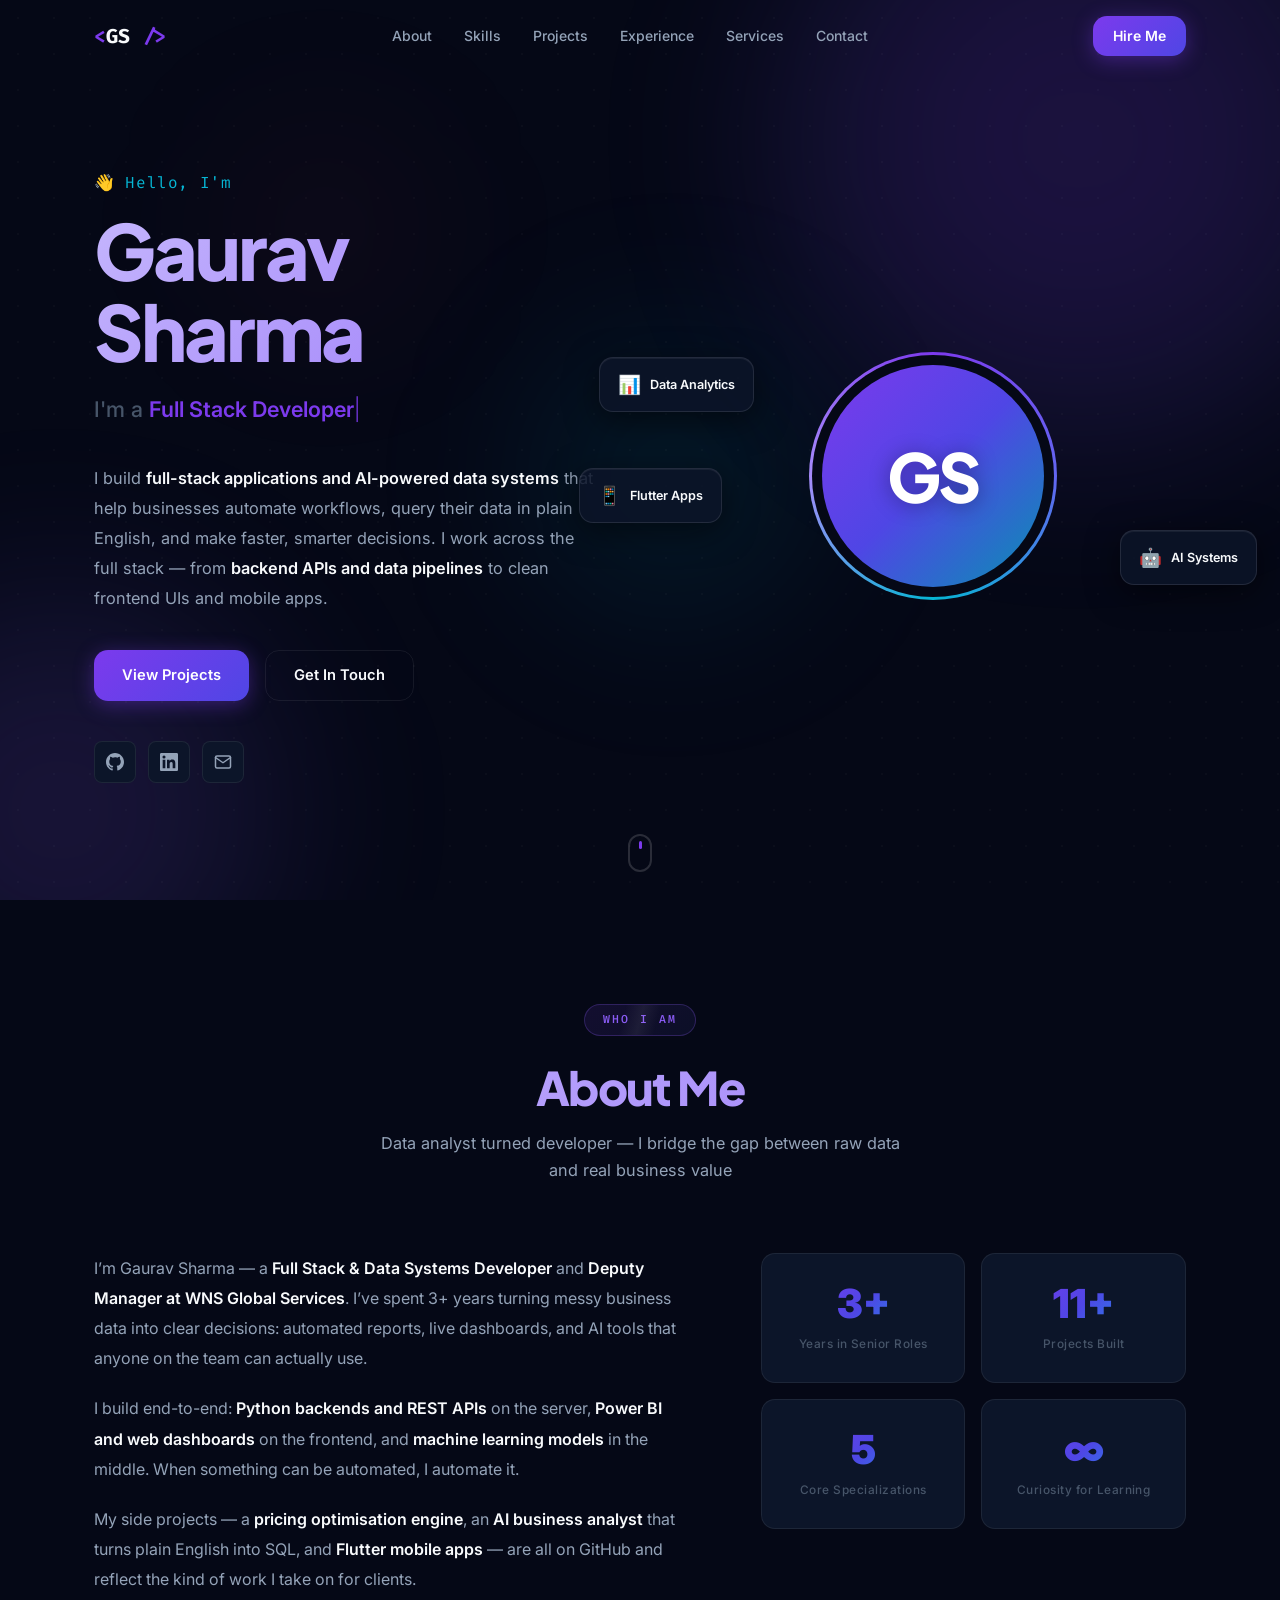
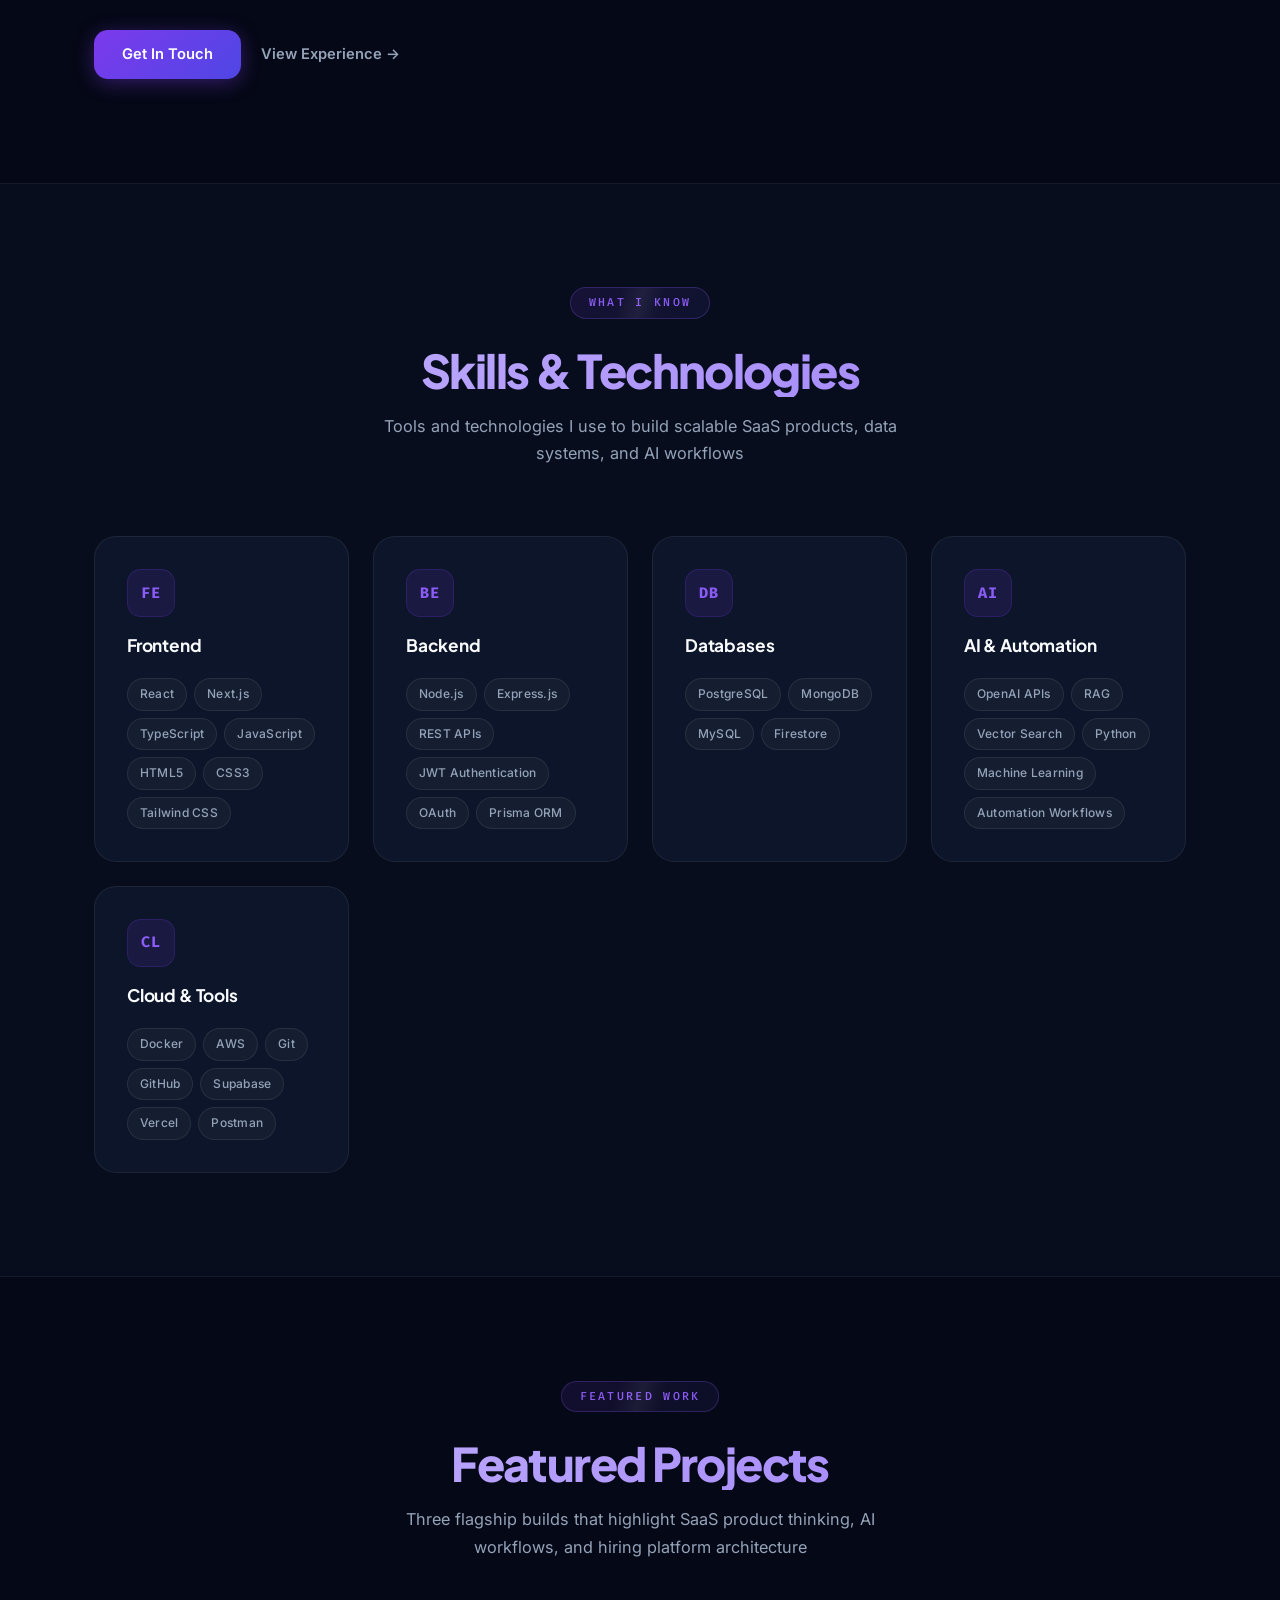
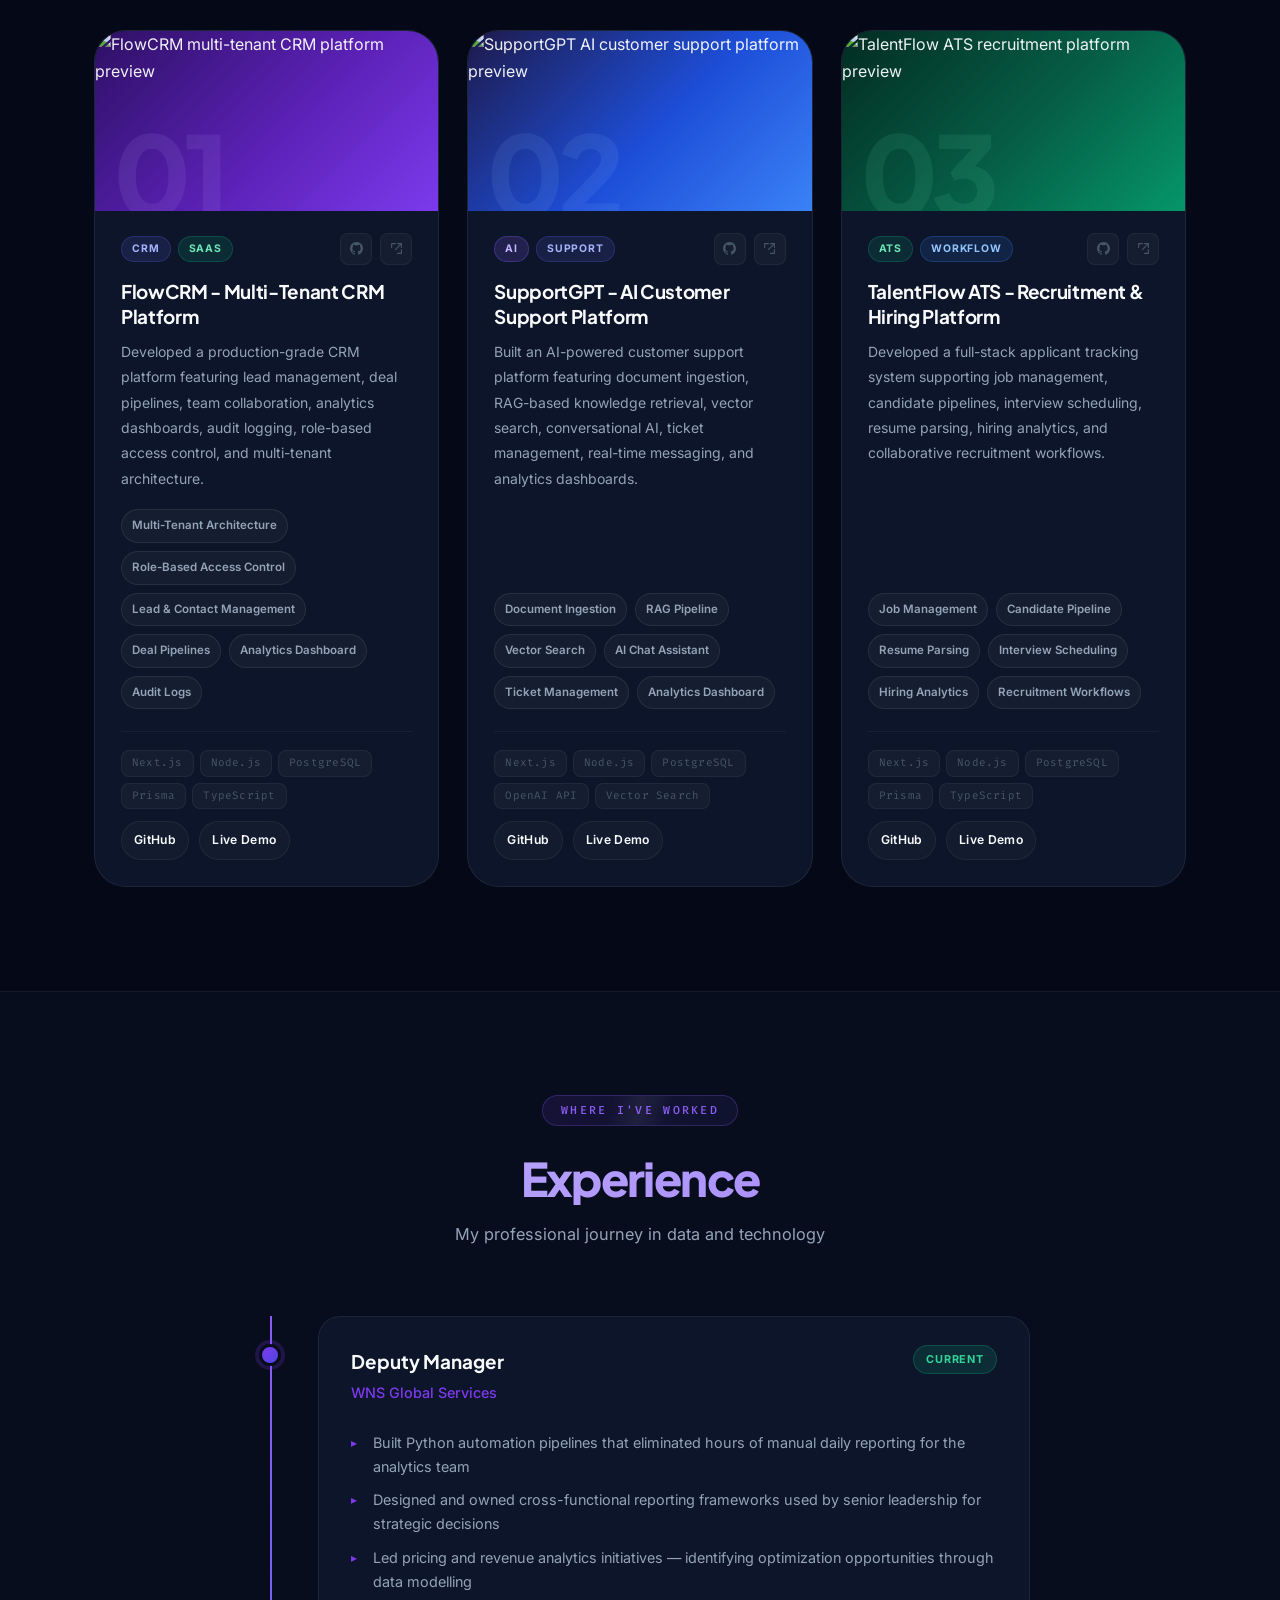
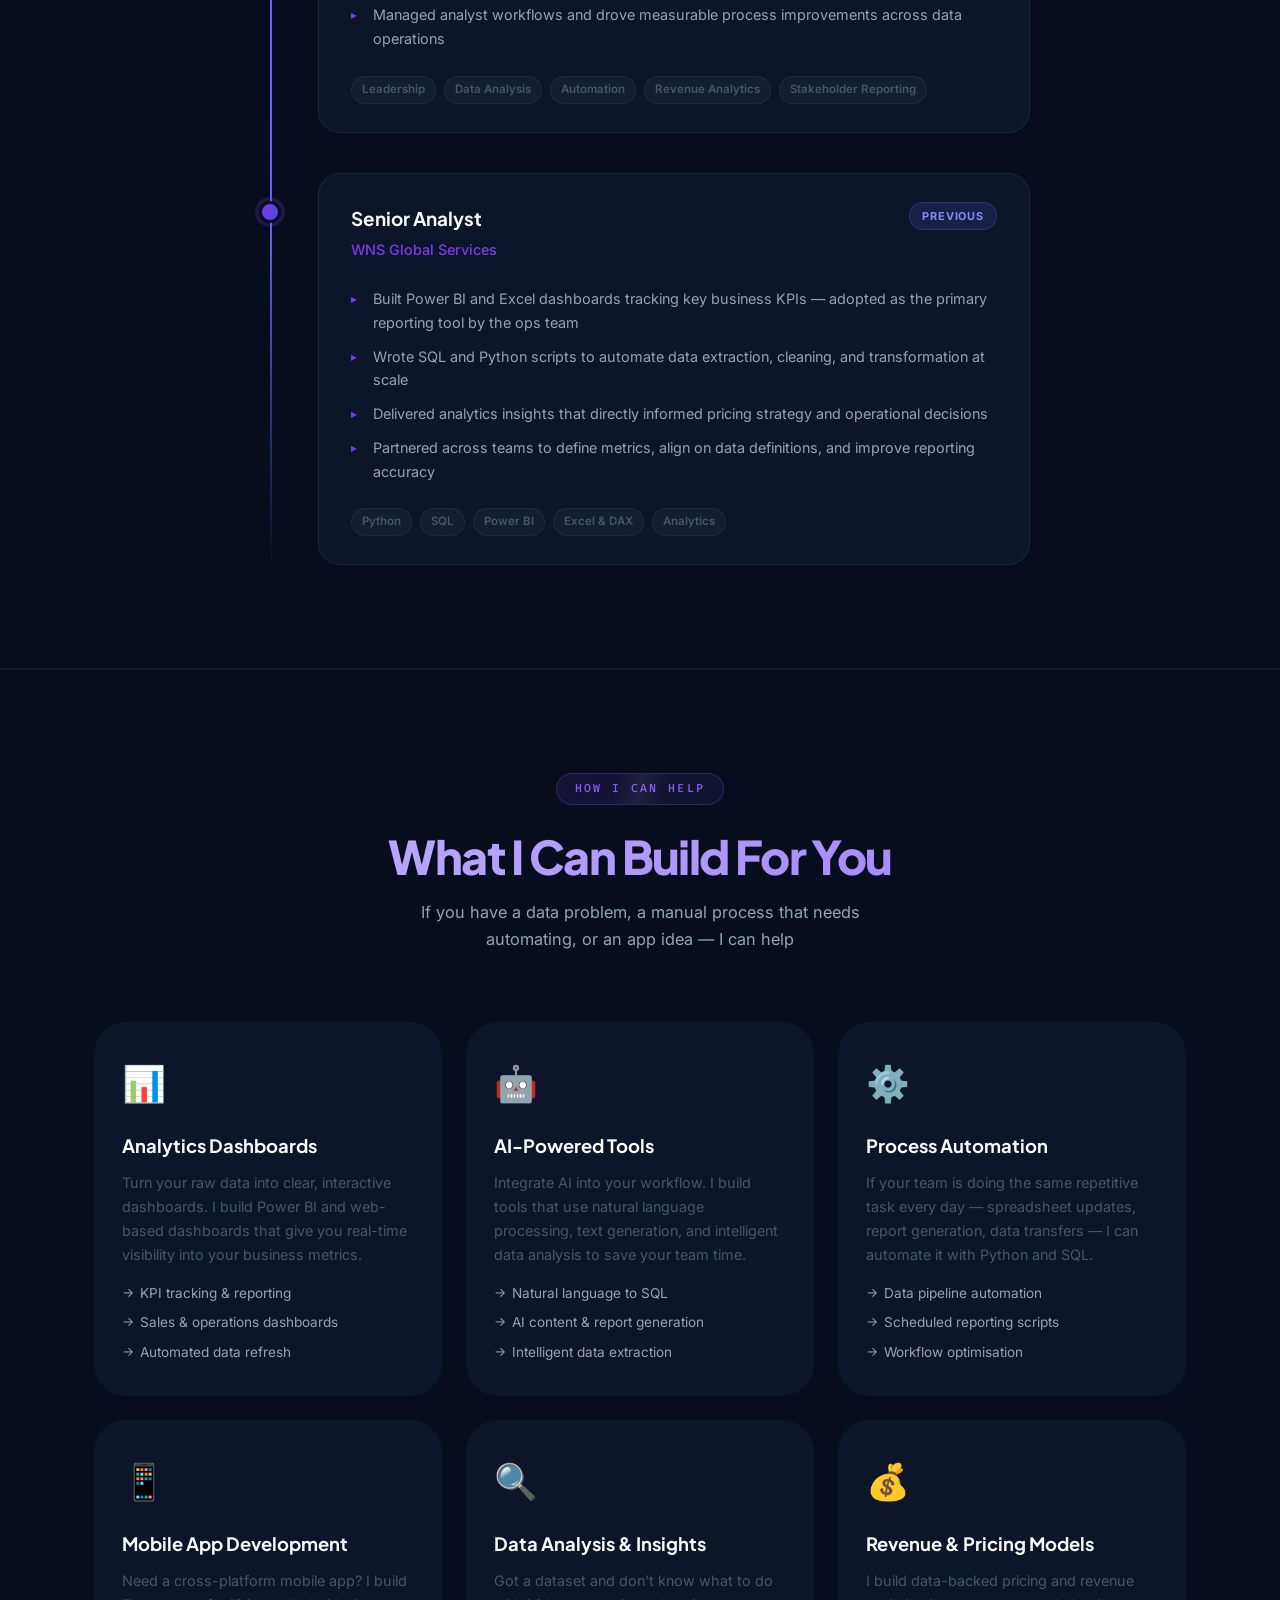
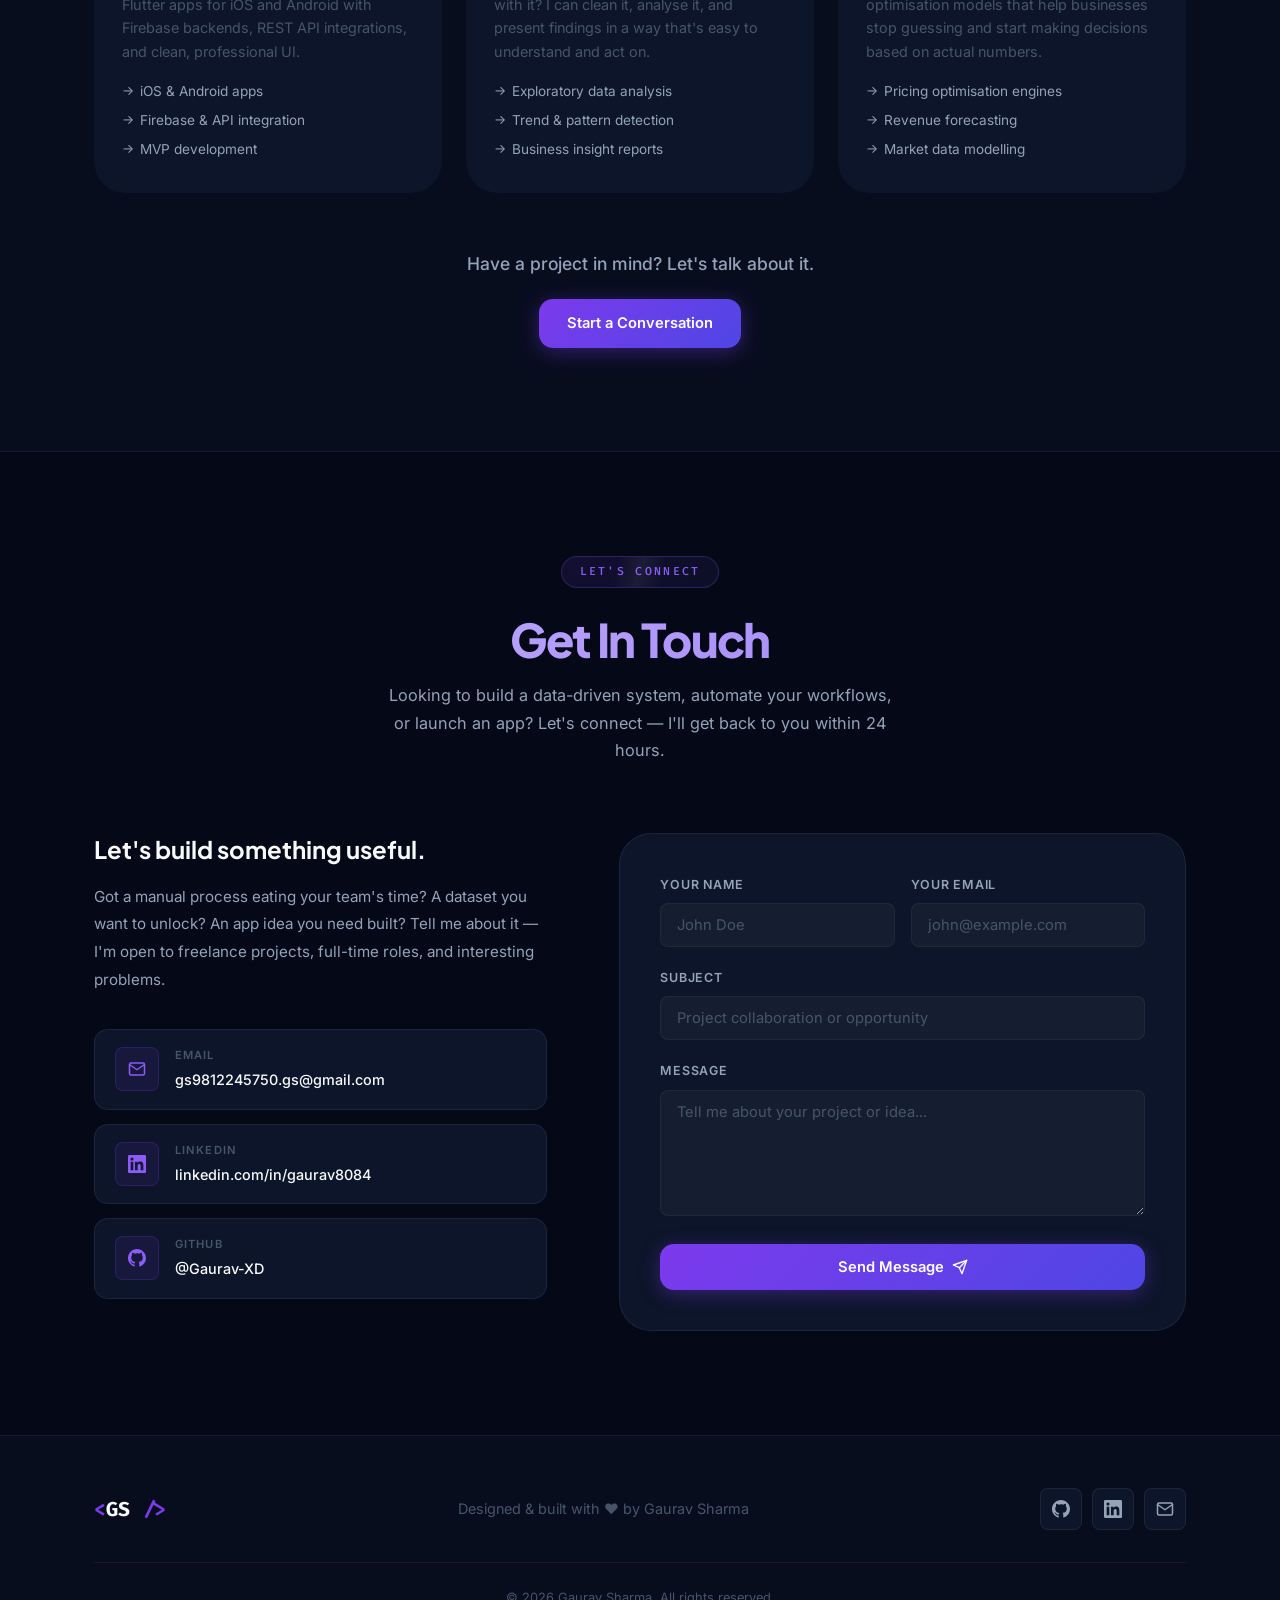
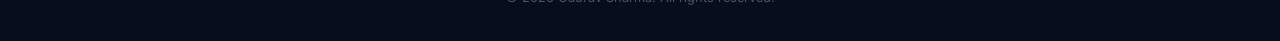
==== commit f5b3bce7: "Update index.html" ====
--- a/index.html
+++ b/index.html
@@ -214,6 +214,7 @@
           <h3>Cloud &amp; Tools</h3>
           <div class="skill-tags">
             <span class="tag">Docker</span>
+            <span class="tag">AWS</span>
             <span class="tag">Git</span>
             <span class="tag">GitHub</span>
             <span class="tag">Supabase</span>
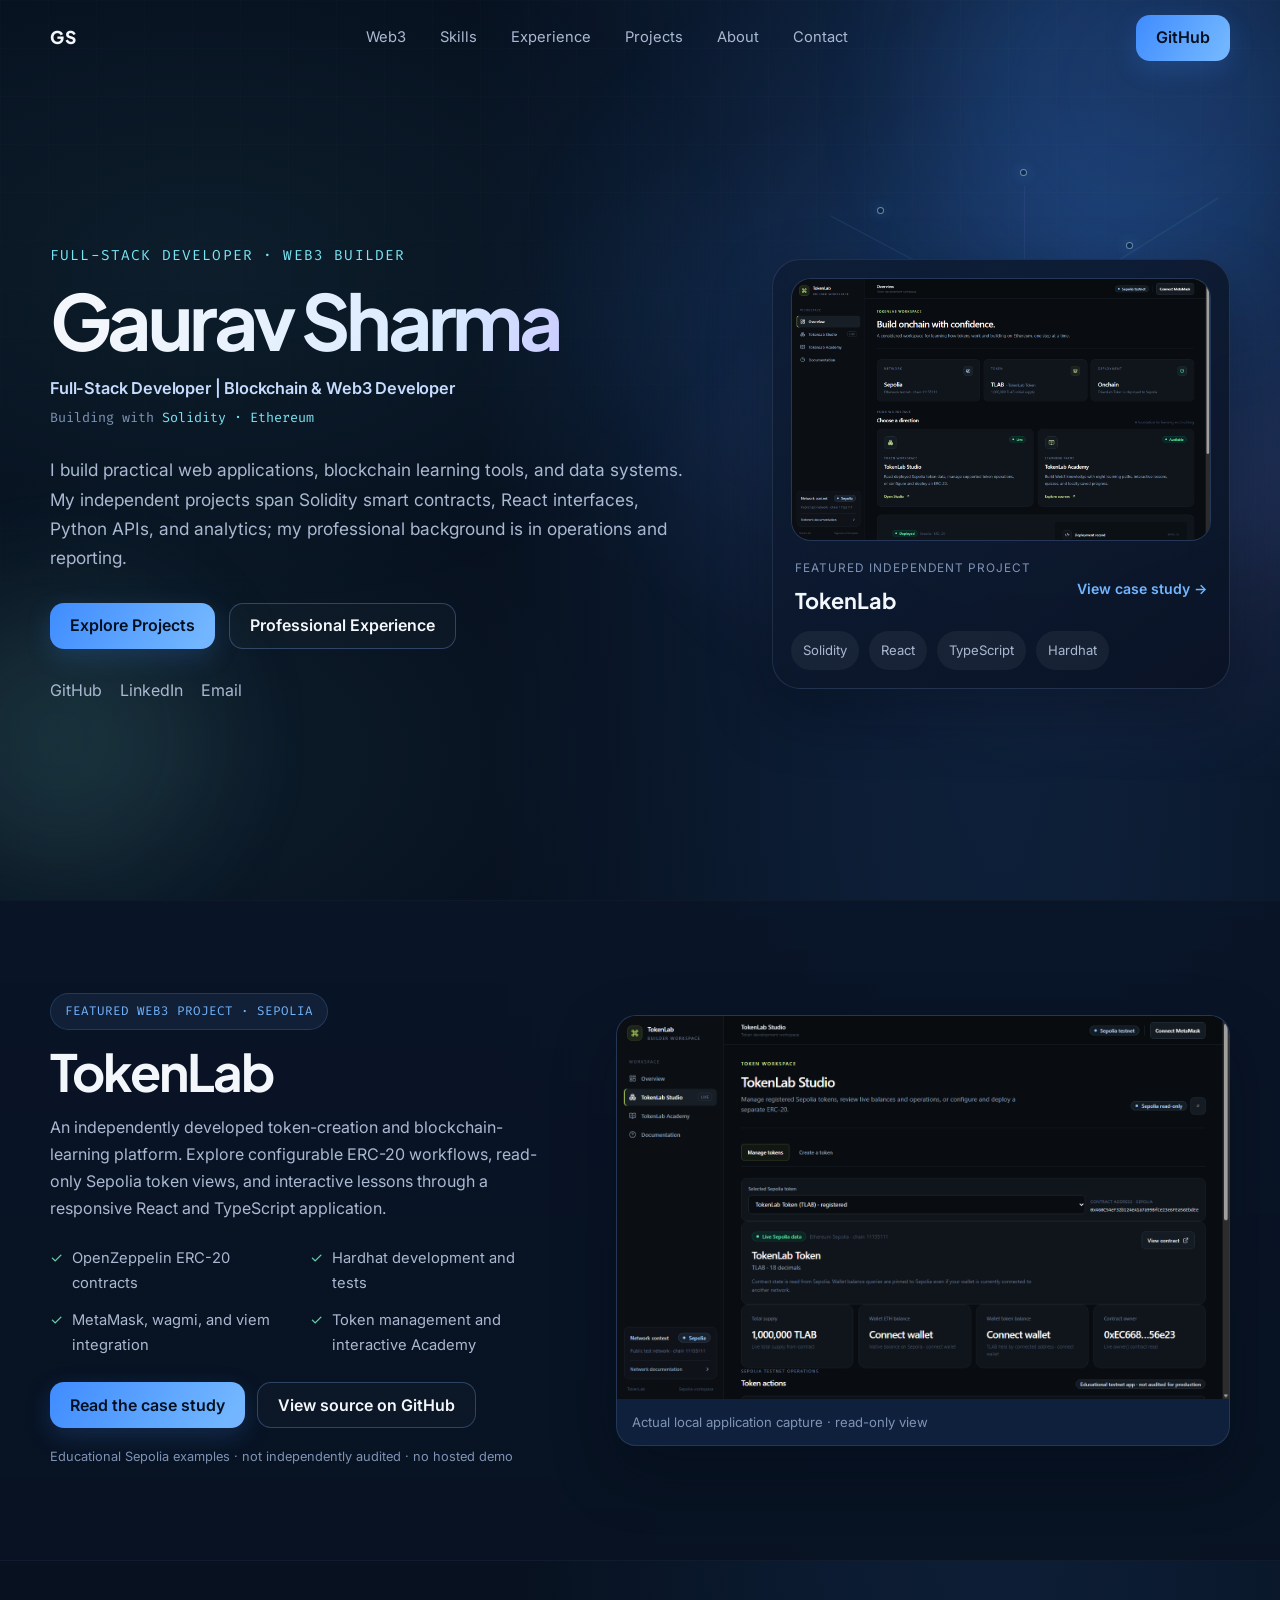
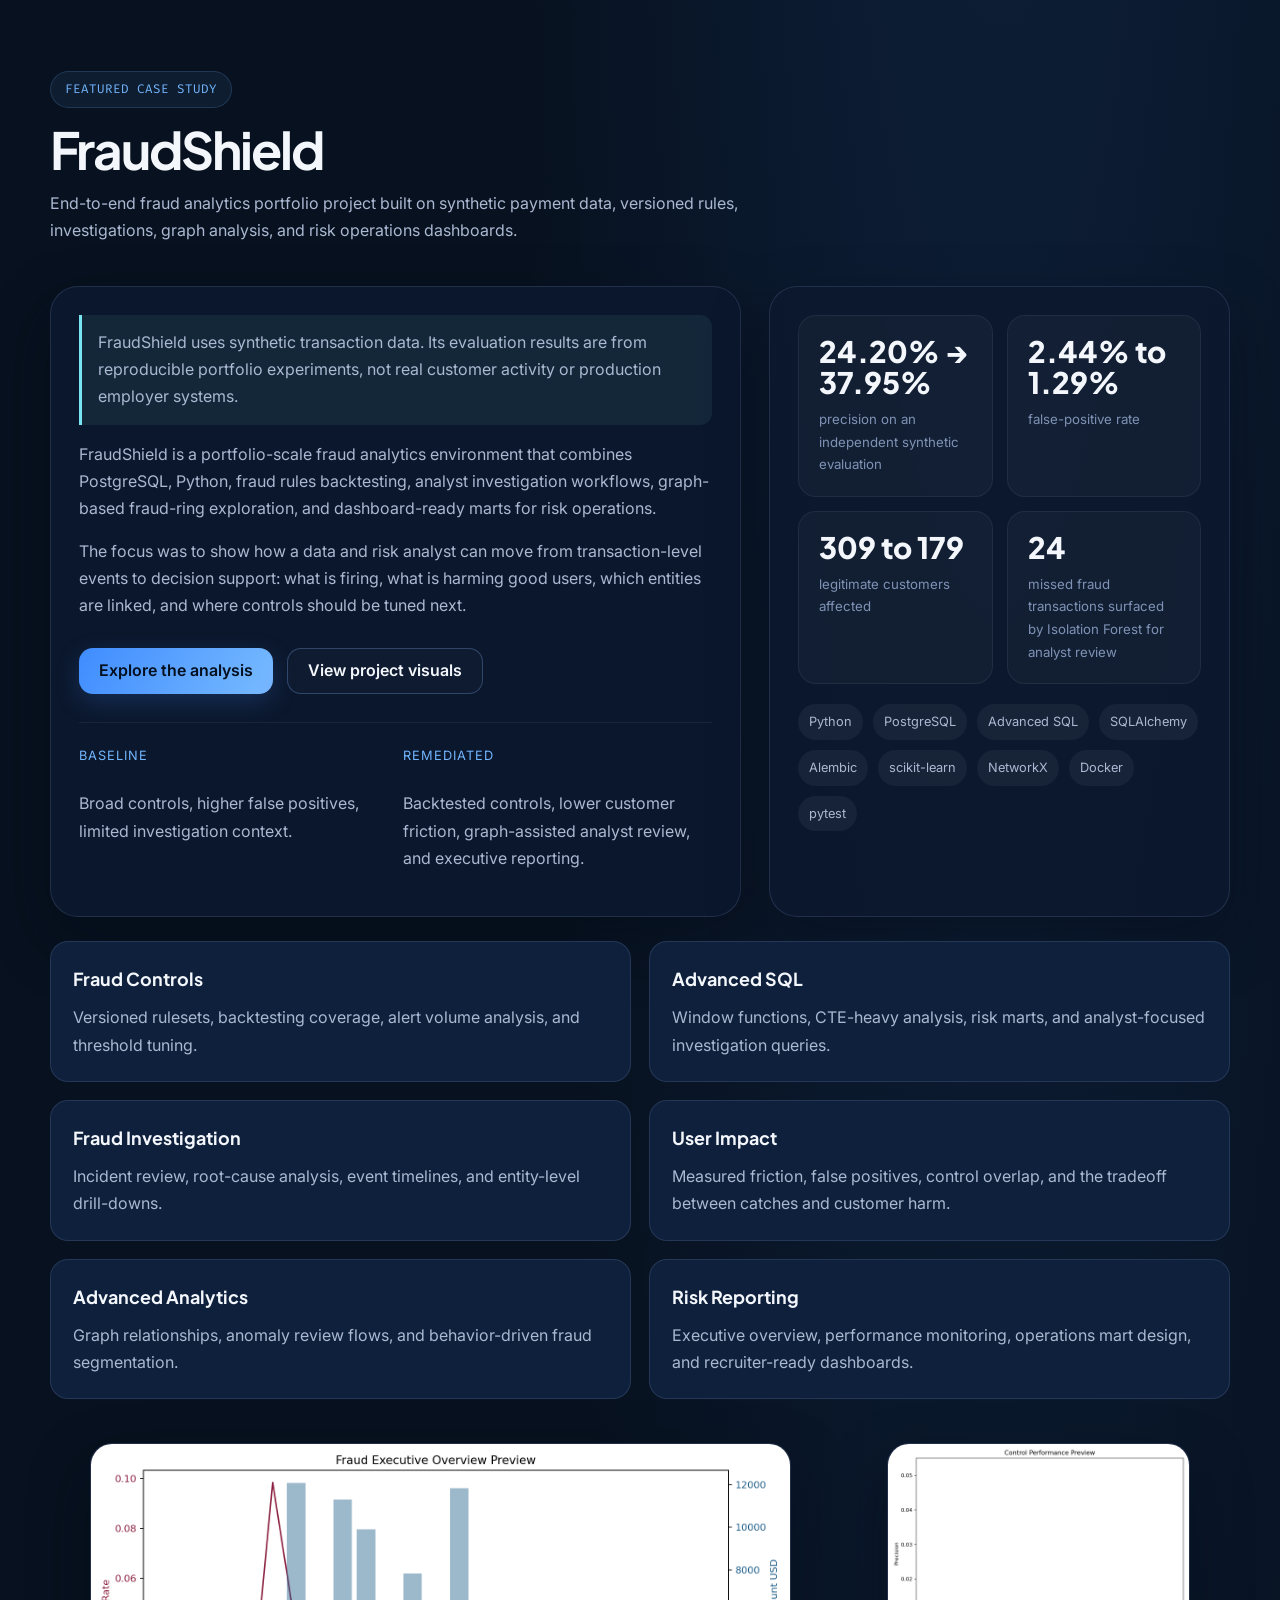
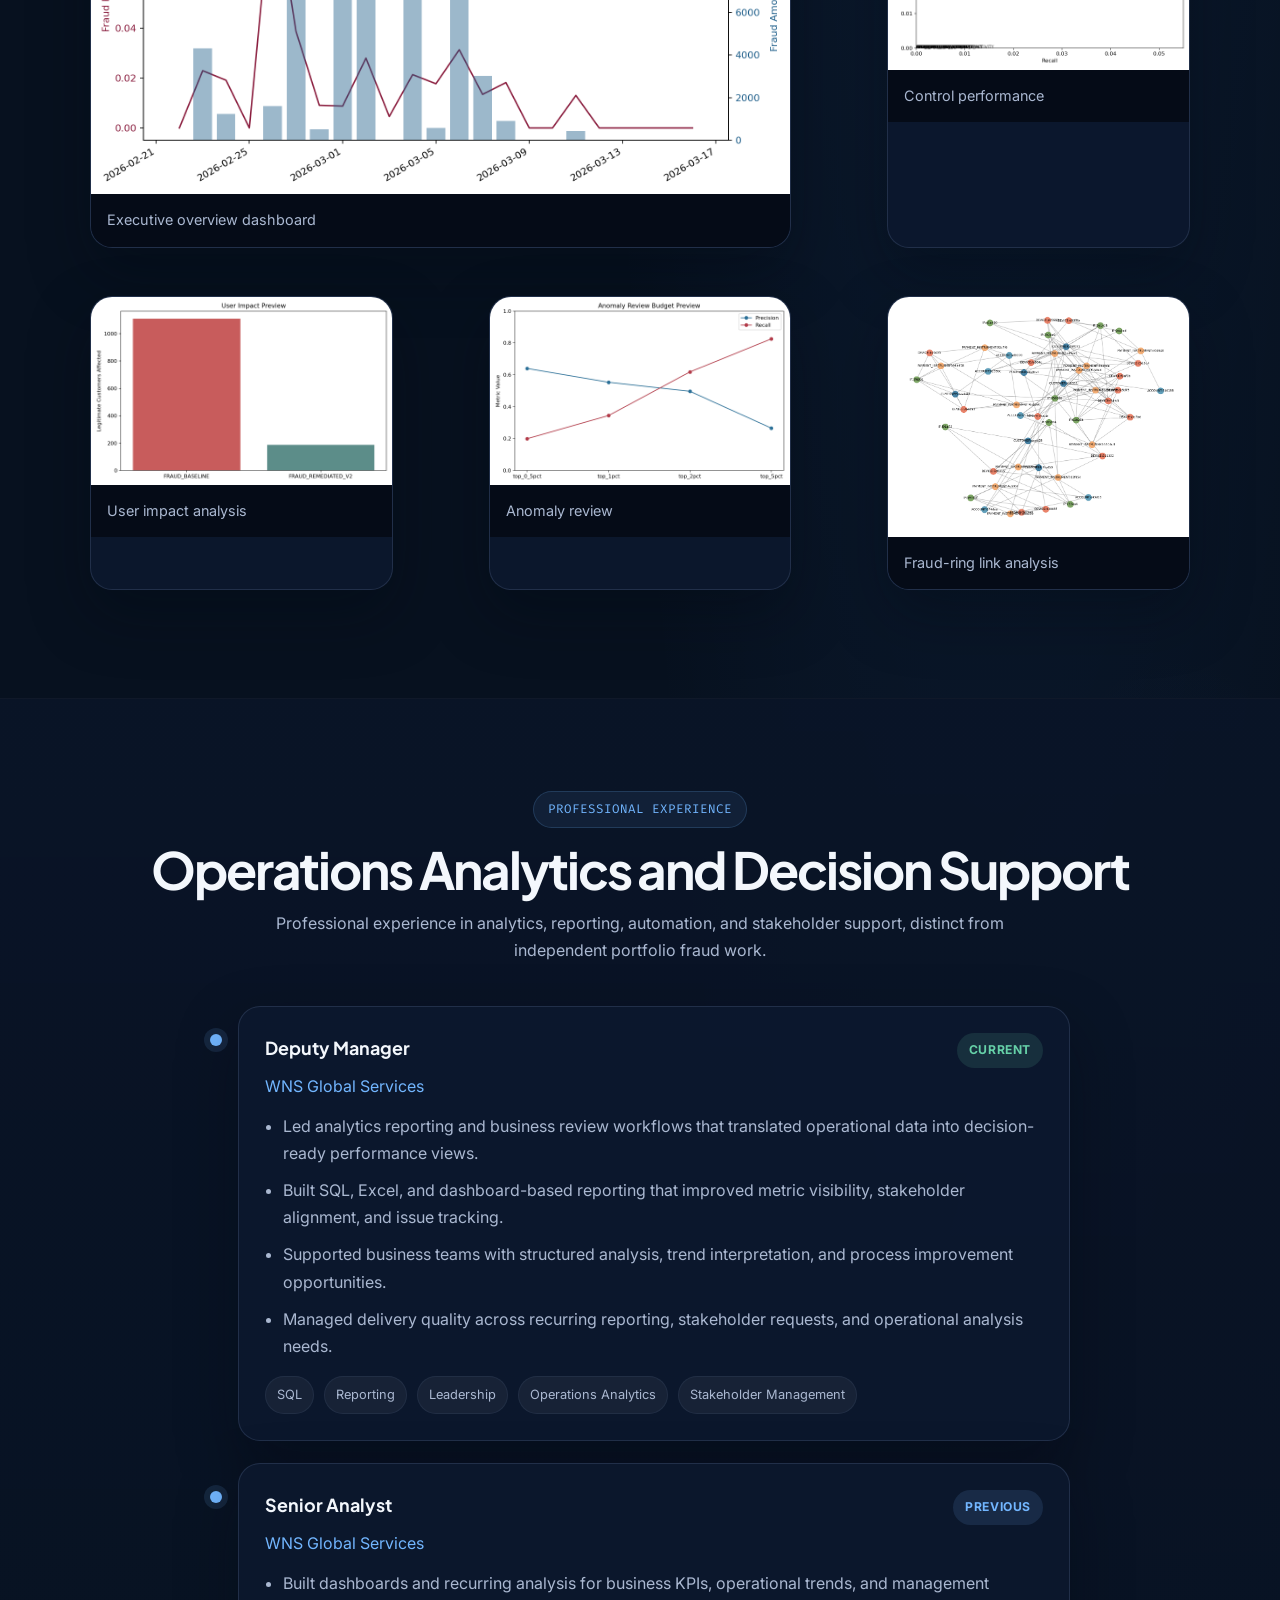
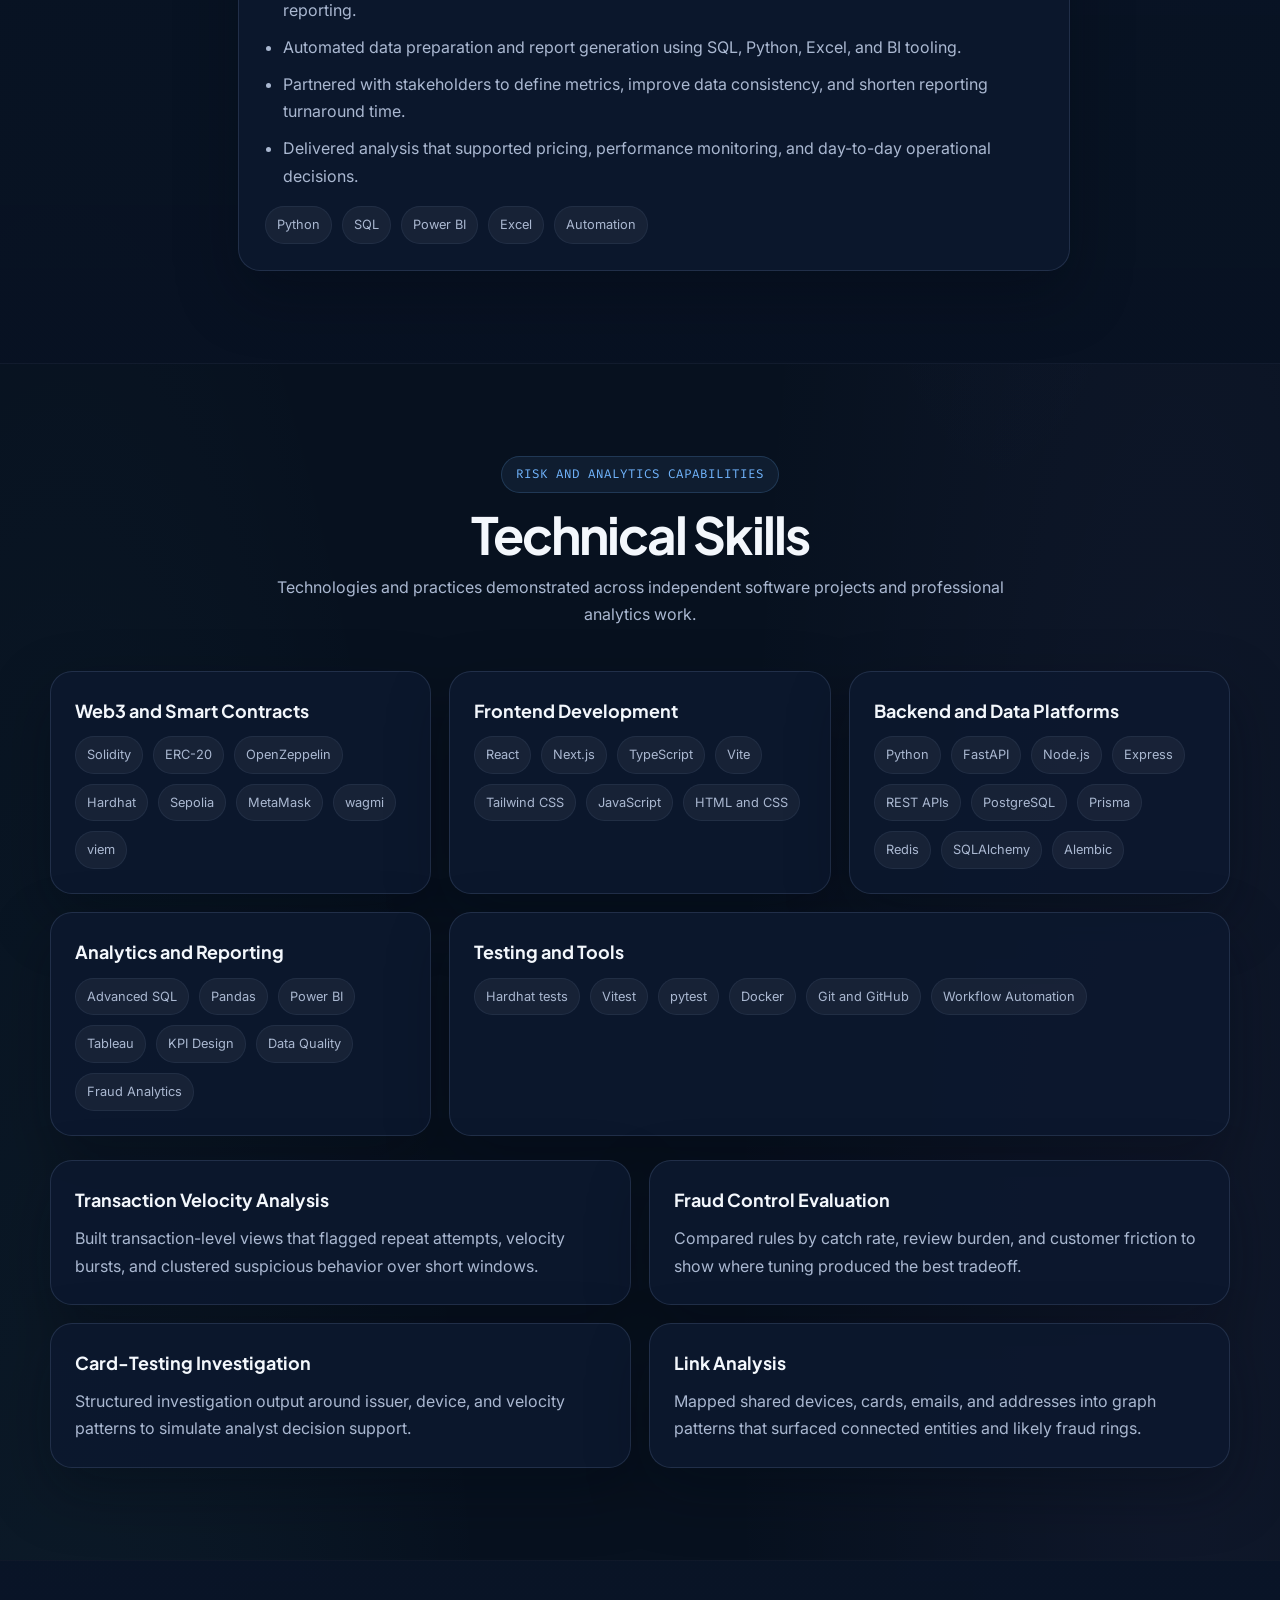
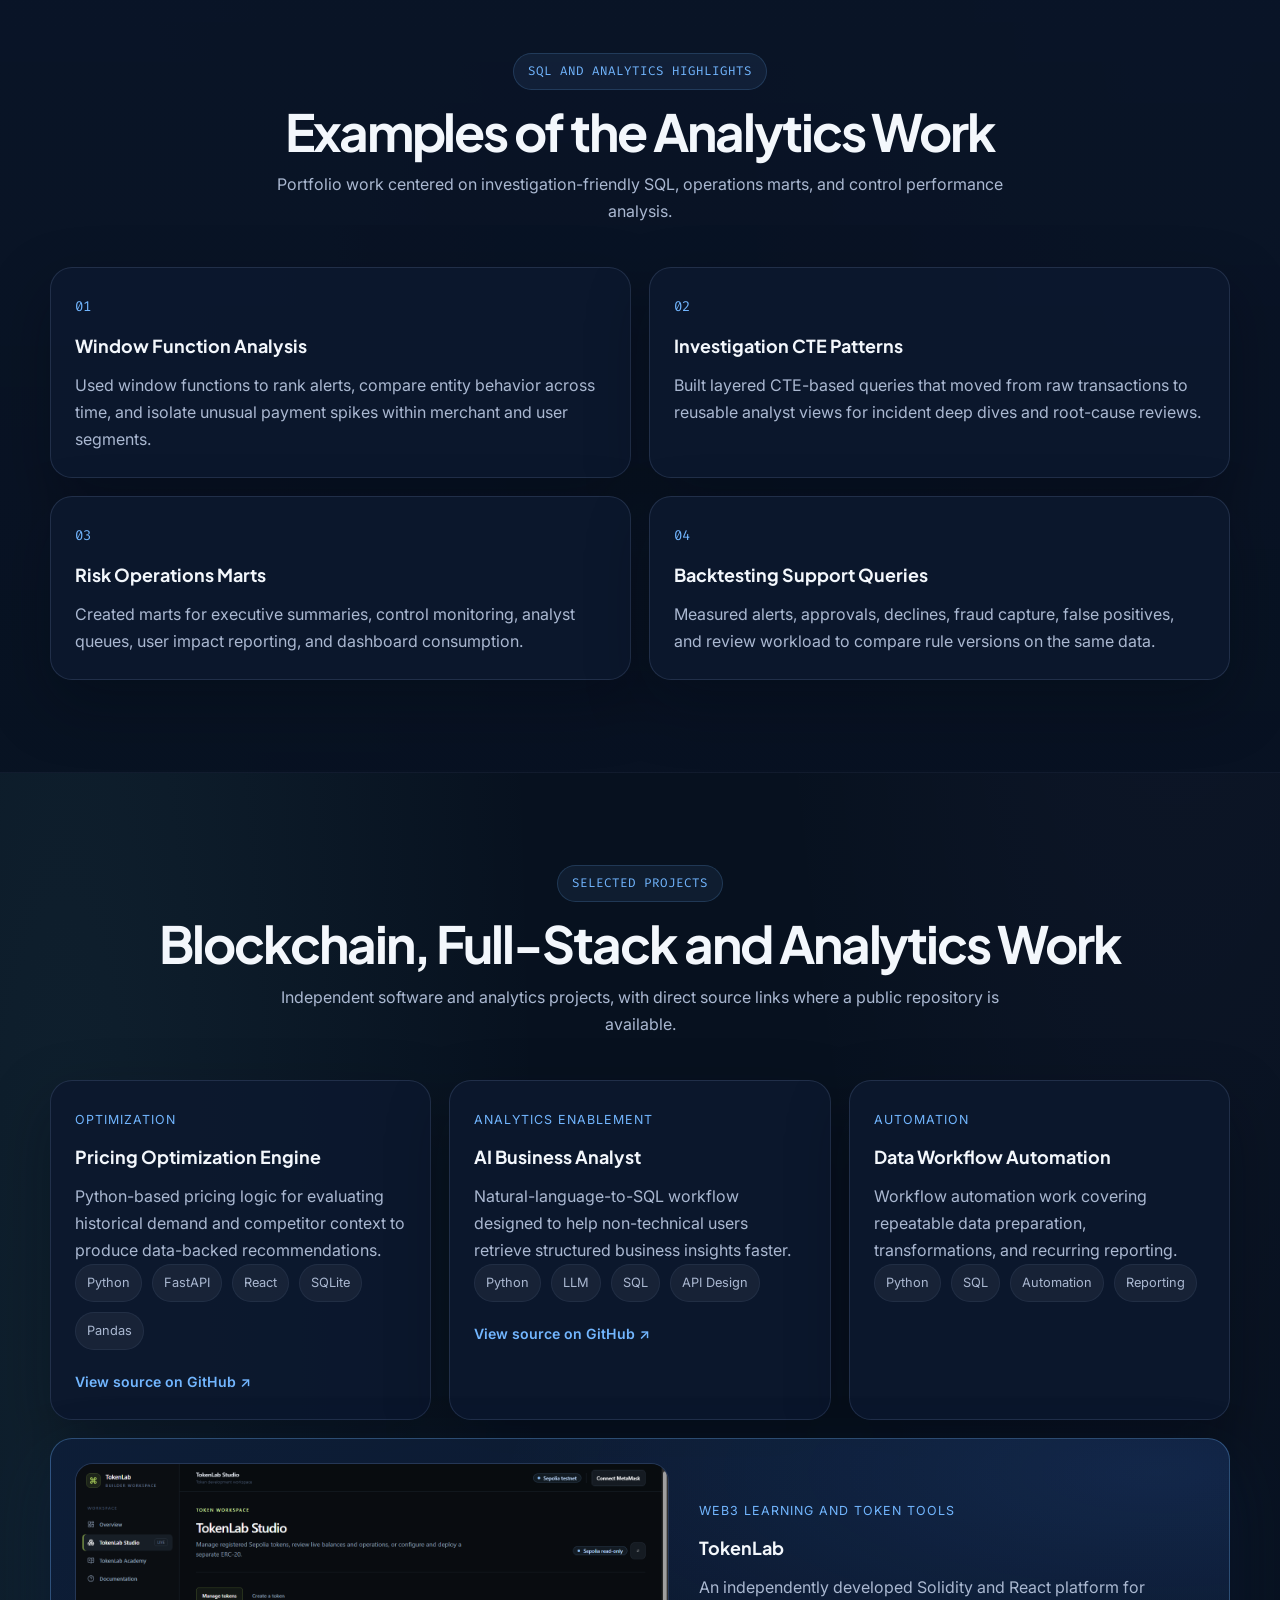
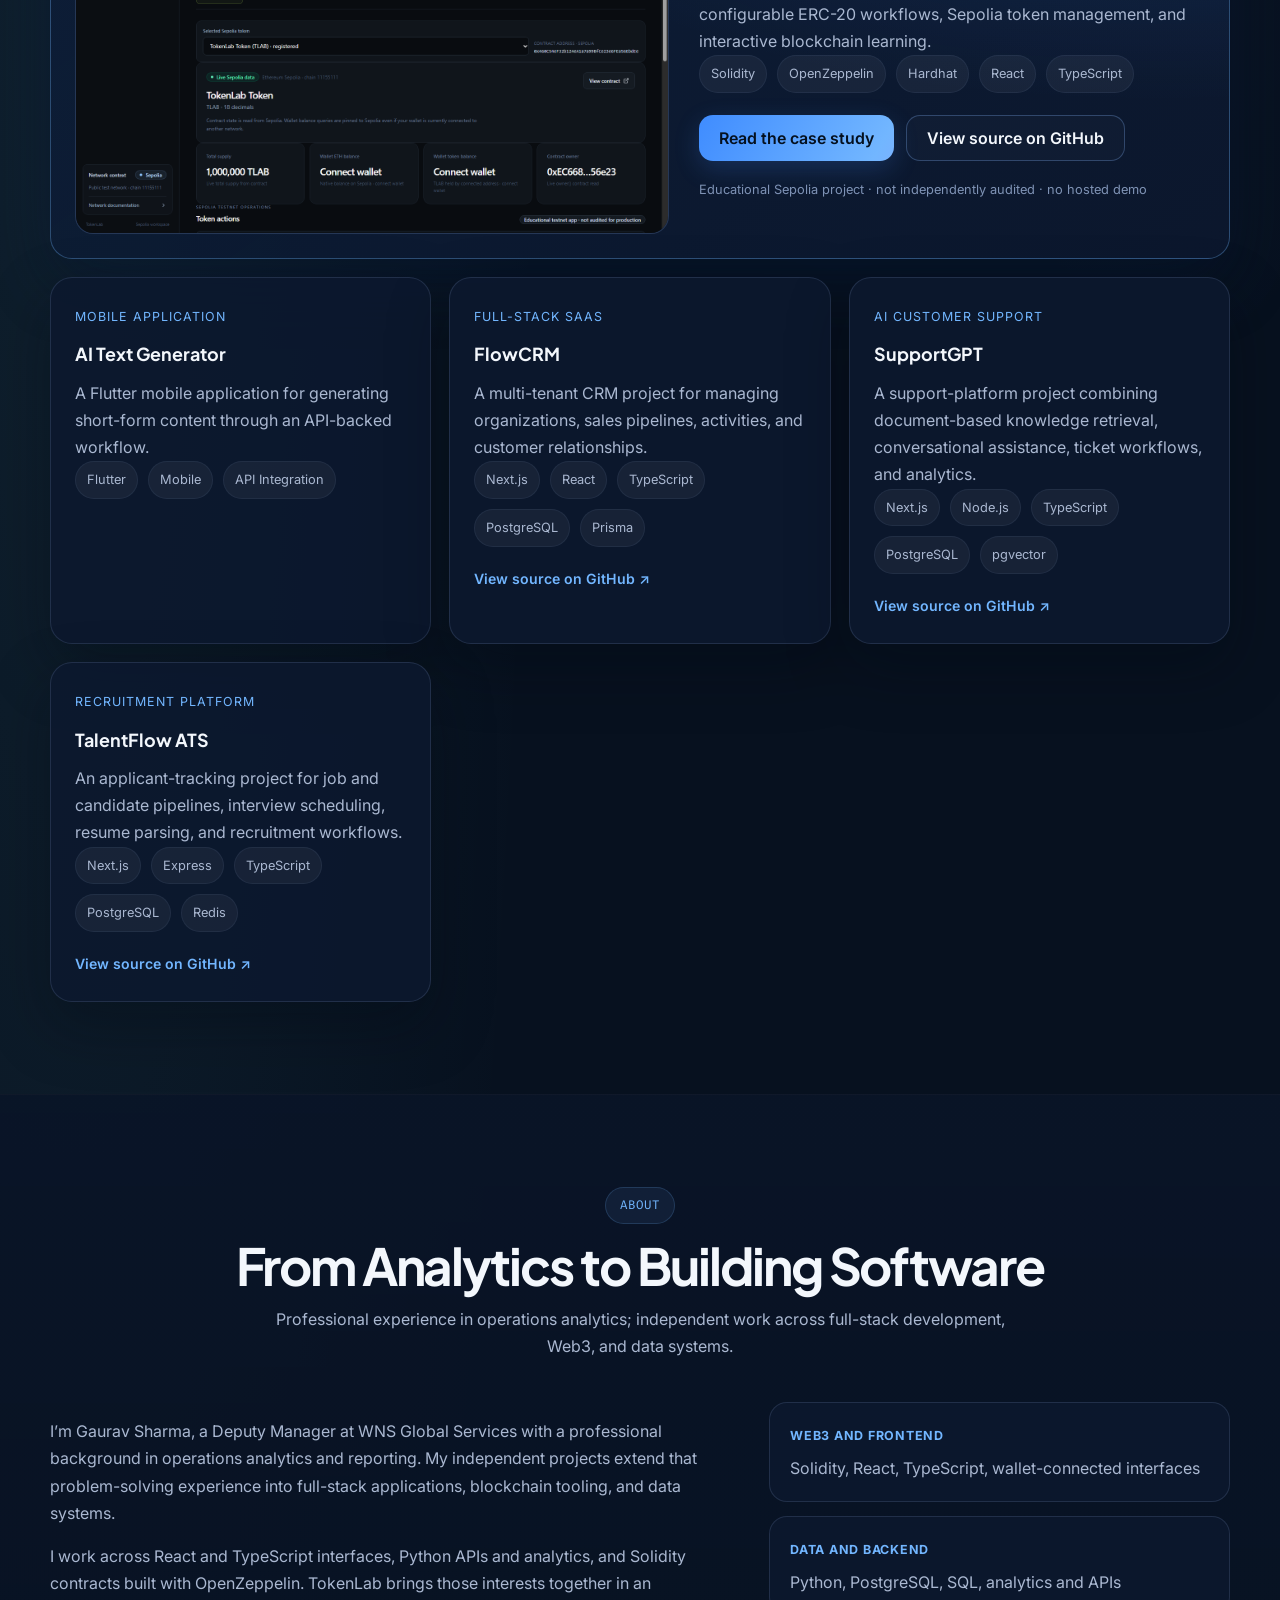
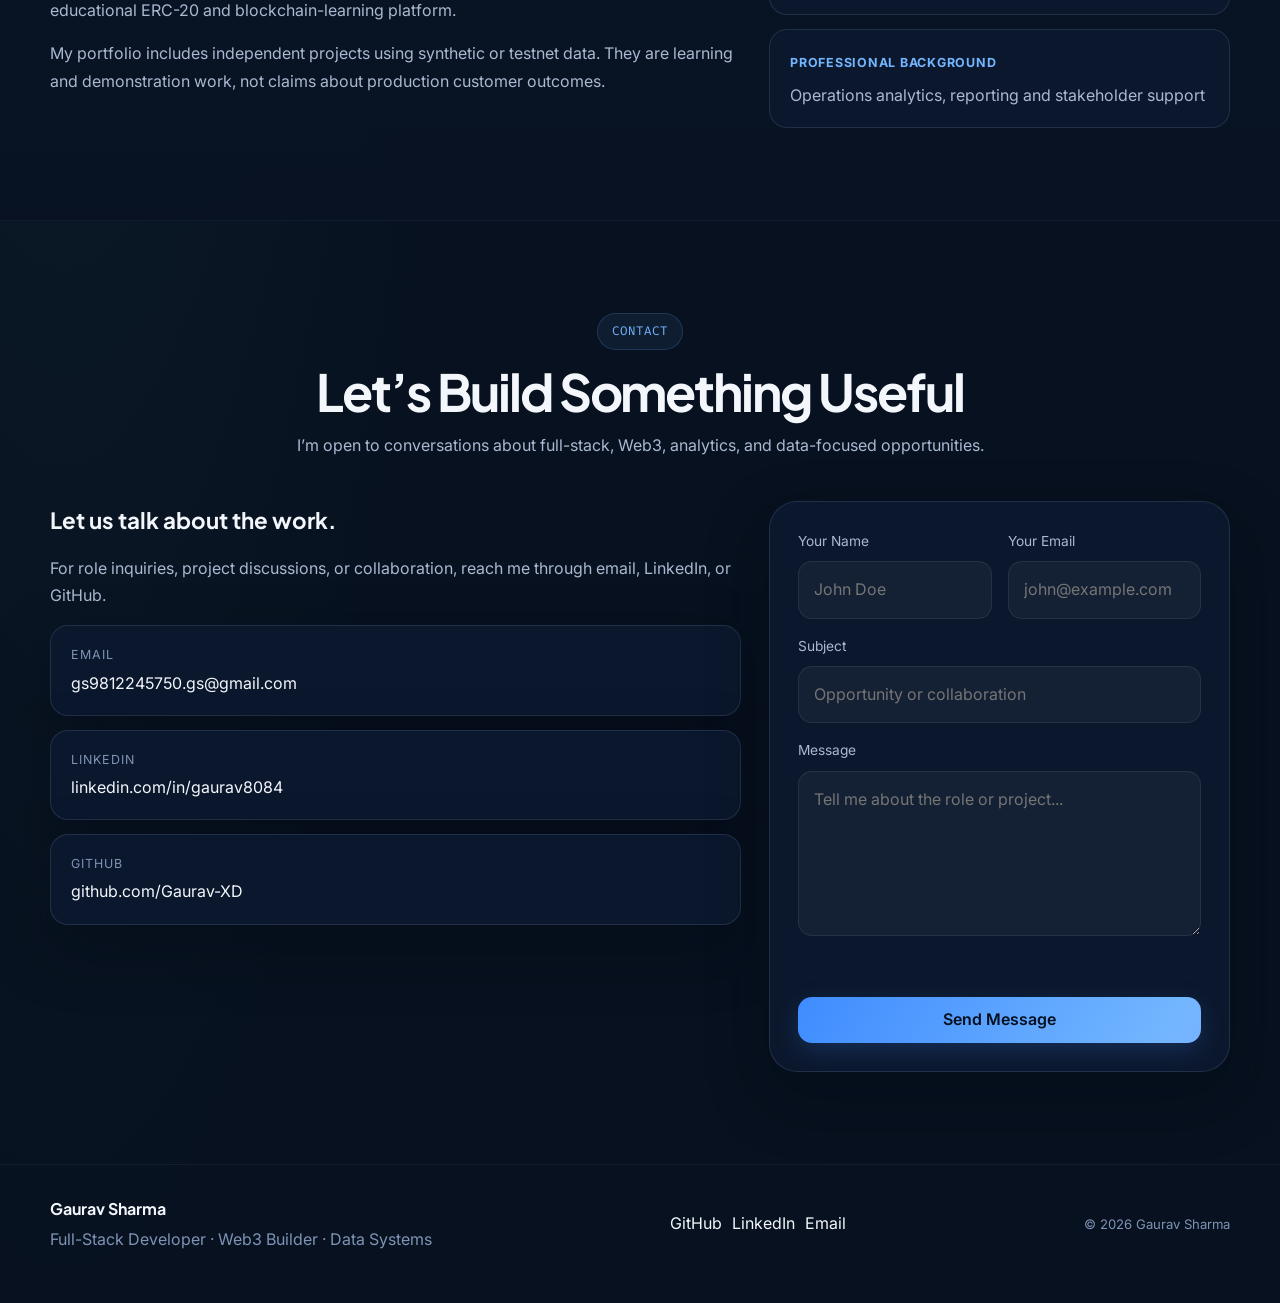
==== commit e2578c02: "Polish animated portfolio for blockchain and Web3 development Co-authored-by: Copilot <223556219+Cop" ====
--- a/index.html
+++ b/index.html
@@ -3,774 +3,946 @@
 <head>
   <meta charset="UTF-8" />
   <meta name="viewport" content="width=device-width, initial-scale=1.0" />
-  <meta name="description" content="Gaurav Sharma – Data & AI Systems Developer. I build data-driven web apps, analytics dashboards, and AI-powered tools that help businesses make better decisions." />
-  <title>Gaurav Sharma | Data & AI Systems Developer</title>
-  <link rel="stylesheet" href="style.css" />
+  <meta
+    name="description"
+    content="Gaurav Sharma is a Full-Stack Developer and Blockchain & Web3 Developer building applications with React, TypeScript, Solidity, Python, and SQL."
+  />
+  <meta property="og:title" content="Gaurav Sharma | Full-Stack Developer & Web3 Builder" />
+  <meta
+    property="og:description"
+    content="Explore independent work in full-stack development, blockchain, Web3, and data analytics, including TokenLab and FraudShield."
+  />
+  <meta property="og:type" content="website" />
+  <meta property="og:url" content="https://gaurav-xd.github.io/" />
+  <meta property="og:image" content="https://gaurav-xd.github.io/assets/images/social/portfolio-og.png" />
+  <meta property="og:image:width" content="1200" />
+  <meta property="og:image:height" content="630" />
+  <meta property="og:image:alt" content="Gaurav Sharma portfolio with a genuine TokenLab application screenshot" />
+  <meta name="twitter:card" content="summary_large_image" />
+  <meta name="twitter:title" content="Gaurav Sharma | Full-Stack Developer & Web3 Builder" />
+  <meta name="twitter:description" content="Independent work in full-stack development, blockchain, Web3, and data analytics." />
+  <meta name="twitter:image" content="https://gaurav-xd.github.io/assets/images/social/portfolio-og.png" />
+  <meta name="theme-color" content="#07111f" />
+  <link rel="canonical" href="https://gaurav-xd.github.io/" />
+  <title>Gaurav Sharma | Full-Stack Developer & Web3 Builder</title>
   <link rel="preconnect" href="https://fonts.googleapis.com" />
   <link rel="preconnect" href="https://fonts.gstatic.com" crossorigin />
-  <link href="https://fonts.googleapis.com/css2?family=Plus+Jakarta+Sans:wght@400;500;600;700;800;900&family=Inter:wght@300;400;500;600;700;800;900&family=Fira+Code:wght@400;500&display=swap" rel="stylesheet" />
+  <link
+    href="https://fonts.googleapis.com/css2?family=Plus+Jakarta+Sans:wght@500;600;700;800&family=Inter:wght@400;500;600;700&family=Fira+Code:wght@400;500&display=swap"
+    rel="stylesheet"
+  />
+  <link rel="stylesheet" href="style.css" />
 </head>
 <body>
-
-  <!-- ===================== NAVIGATION ===================== -->
-  <nav class="nav" id="nav">
+  <a class="skip-link" href="#main">Skip to content</a>
+  <nav class="nav" id="nav" aria-label="Primary">
     <div class="container nav-container">
-      <a href="#hero" class="nav-logo">
-        <span class="logo-bracket">&lt;</span>GS<span class="logo-bracket"> /&gt;</span>
-      </a>
-      <ul class="nav-menu" id="navMenu">
-        <li><a href="#about"      class="nav-link">About</a></li>
-        <li><a href="#skills"     class="nav-link">Skills</a></li>
-        <li><a href="#projects"   class="nav-link">Projects</a></li>
+      <a href="#hero" class="nav-logo" aria-label="Go to top">GS</a>
+      <ul class="nav-menu" id="navMenu" aria-label="Primary navigation">
+        <li><a href="#tokenlab-feature" class="nav-link">Web3</a></li>
+        <li><a href="#capabilities" class="nav-link">Skills</a></li>
         <li><a href="#experience" class="nav-link">Experience</a></li>
-        <li><a href="#services"   class="nav-link">Services</a></li>
-        <li><a href="#contact"    class="nav-link">Contact</a></li>
+        <li><a href="#projects" class="nav-link">Projects</a></li>
+        <li><a href="#about" class="nav-link">About</a></li>
+        <li><a href="#contact" class="nav-link">Contact</a></li>
       </ul>
-      <a href="#contact" class="btn btn-primary nav-cta">Hire Me</a>
-      <button class="hamburger" id="hamburger" aria-label="Toggle menu" aria-expanded="false">
-        <span></span><span></span><span></span>
+      <a
+        href="https://github.com/Gaurav-XD"
+        target="_blank"
+        rel="noopener noreferrer"
+        class="btn btn-primary nav-cta"
+      >GitHub</a>
+      <button class="hamburger" id="hamburger" type="button" aria-label="Toggle menu" aria-controls="navMenu" aria-expanded="false">
+        <span></span>
+        <span></span>
+        <span></span>
       </button>
     </div>
   </nav>
 
-  <!-- ===================== HERO ===================== -->
-  <section id="hero" class="hero">
-    <div class="hero-bg">
-      <div class="hero-orb orb-1"></div>
-      <div class="hero-orb orb-2"></div>
-      <div class="hero-orb orb-3"></div>
-      <div class="hero-orb orb-4"></div>
-    </div>
-
-    <div class="container hero-container">
-      <!-- Left: Text Content -->
-      <div class="hero-content">
-        <p class="hero-greeting animate-fade">👋 Hello, I'm</p>
-        <h1 class="hero-name" style="animation-delay:.1s">Gaurav Sharma</h1>
-        <div class="hero-role animate-fade" style="animation-delay:.2s">
-          <span class="role-prefix">I'm a </span>
-          <span class="typing-text" id="typingText"></span><span class="cursor">|</span>
-        </div>
-        <p class="hero-bio animate-fade" style="animation-delay:.3s">
-          I build <strong>full-stack applications and AI-powered data systems</strong> that help
-          businesses automate workflows, query their data in plain English, and make faster,
-          smarter decisions. I work across the full stack — from <strong>backend APIs and data
-          pipelines</strong> to clean frontend UIs and mobile apps.
-        </p>
-        <div class="hero-actions animate-fade" style="animation-delay:.4s">
-          <a href="#projects" class="btn btn-primary">View Projects</a>
-          <a href="#contact"  class="btn btn-outline">Get In Touch</a>
-        </div>
-        <div class="hero-socials animate-fade" style="animation-delay:.5s">
-          <a href="https://github.com/Gaurav-XD" target="_blank" rel="noopener noreferrer" class="social-link" aria-label="GitHub">
-            <svg viewBox="0 0 24 24" fill="currentColor"><path d="M12 0C5.374 0 0 5.373 0 12c0 5.302 3.438 9.8 8.207 11.387.599.111.793-.261.793-.577v-2.234c-3.338.726-4.033-1.416-4.033-1.416-.546-1.387-1.333-1.756-1.333-1.756-1.089-.745.083-.729.083-.729 1.205.084 1.839 1.237 1.839 1.237 1.07 1.834 2.807 1.304 3.492.997.107-.775.418-1.305.762-1.604-2.665-.305-5.467-1.334-5.467-5.931 0-1.311.469-2.381 1.236-3.221-.124-.303-.535-1.524.117-3.176 0 0 1.008-.322 3.301 1.23A11.509 11.509 0 0112 5.803c1.02.005 2.047.138 3.006.404 2.291-1.552 3.297-1.23 3.297-1.23.653 1.653.242 2.874.118 3.176.77.84 1.235 1.911 1.235 3.221 0 4.609-2.807 5.624-5.479 5.921.43.372.823 1.102.823 2.222v3.293c0 .319.192.694.801.576C20.566 21.797 24 17.3 24 12c0-6.627-5.373-12-12-12z"/></svg>
+  <main id="main">
+    <section id="hero" class="hero">
+      <div class="hero-bg" aria-hidden="true">
+        <div class="hero-orb orb-1"></div>
+        <div class="hero-orb orb-2"></div>
+        <div class="hero-grid"></div>
+        <div class="hero-network">
+          <span class="network-node node-one"></span>
+          <span class="network-node node-two"></span>
+          <span class="network-node node-three"></span>
+          <span class="network-node node-four"></span>
+          <span class="network-node node-five"></span>
+          <span class="network-node node-six"></span>
+        </div>
+      </div>
+      <div class="container hero-container">
+        <div class="hero-copy animate-fade">
+          <p class="eyebrow">Full-Stack Developer · Web3 Builder</p>
+          <h1>Gaurav Sharma</h1>
+          <p class="hero-title">Full-Stack Developer | Blockchain &amp; Web3 Developer</p>
+          <p class="hero-technology-line">
+            <span class="hero-tech-label">Building with</span>
+            <span class="hero-tech-rotator" id="heroTech" aria-hidden="true">Solidity · Ethereum</span>
+            <span class="visually-hidden">Solidity, Ethereum, React, TypeScript, Python, and PostgreSQL</span>
+          </p>
+          <p class="hero-summary">
+            I build practical web applications, blockchain learning tools, and data systems.
+            My independent projects span Solidity smart contracts, React interfaces, Python APIs,
+            and analytics; my professional background is in operations and reporting.
+          </p>
+          <div class="hero-actions">
+            <a href="#projects" class="btn btn-primary">Explore Projects</a>
+            <a href="#experience" class="btn btn-outline">Professional Experience</a>
+          </div>
+          <div class="hero-links" aria-label="Social links">
+            <a href="https://github.com/Gaurav-XD" target="_blank" rel="noopener noreferrer">GitHub</a>
+            <a href="https://www.linkedin.com/in/gaurav8084/" target="_blank" rel="noopener noreferrer">LinkedIn</a>
+            <a href="mailto:gs9812245750.gs@gmail.com">Email</a>
+          </div>
+        </div>
+
+        <aside class="hero-panel portfolio-hero-panel animate-fade" aria-label="Featured project: TokenLab">
+          <a class="portfolio-hero-image" href="tokenlab.html" aria-label="Explore the TokenLab case study">
+            <img
+              src="assets/images/projects/tokenlab/tokenlab-overview.png"
+              alt="Actual TokenLab dashboard showing read-only Sepolia token information with no wallet connected"
+              fetchpriority="high"
+            />
           </a>
-          <a href="https://www.linkedin.com/in/gaurav8084/" target="_blank" rel="noopener noreferrer" class="social-link" aria-label="LinkedIn">
-            <svg viewBox="0 0 24 24" fill="currentColor"><path d="M20.447 20.452h-3.554v-5.569c0-1.328-.027-3.037-1.852-3.037-1.853 0-2.136 1.445-2.136 2.939v5.667H9.351V9h3.414v1.561h.046c.477-.9 1.637-1.85 3.37-1.85 3.601 0 4.267 2.37 4.267 5.455v6.286zM5.337 7.433a2.062 2.062 0 01-2.063-2.065 2.064 2.064 0 112.063 2.065zm1.782 13.019H3.555V9h3.564v11.452zM22.225 0H1.771C.792 0 0 .774 0 1.729v20.542C0 23.227.792 24 1.771 24h20.451C23.2 24 24 23.227 24 22.271V1.729C24 .774 23.2 0 22.222 0h.003z"/></svg>
-          </a>
-          <a href="mailto:gs9812245750.gs@gmail.com" class="social-link" aria-label="Email">
-            <svg viewBox="0 0 24 24" fill="none" stroke="currentColor" stroke-width="2" stroke-linecap="round" stroke-linejoin="round"><path d="M4 4h16c1.1 0 2 .9 2 2v12c0 1.1-.9 2-2 2H4c-1.1 0-2-.9-2-2V6c0-1.1.9-2 2-2z"/><polyline points="22,6 12,13 2,6"/></svg>
-          </a>
-        </div>
-      </div>
-
-      <!-- Right: Visual -->
-      <div class="hero-visual animate-fade" style="animation-delay:.25s">
-        <div class="hero-avatar">
-          <div class="avatar-ring"></div>
-          <div class="avatar-inner">GS</div>
-        </div>
-        <div class="floating-card card-1"><span class="card-icon">📊</span><span>Data Analytics</span></div>
-        <div class="floating-card card-2"><span class="card-icon">🤖</span><span>AI Systems</span></div>
-        <div class="floating-card card-3"><span class="card-icon">📱</span><span>Flutter Apps</span></div>
-      </div>
-    </div>
-
-    <a href="#about" class="scroll-indicator" aria-label="Scroll down">
-      <div class="scroll-mouse"><div class="scroll-wheel"></div></div>
-    </a>
-  </section>
-
-  <!-- ===================== ABOUT ===================== -->
-  <section id="about" class="section">
-    <div class="container">
-      <div class="section-header animate-on-scroll">
-        <span class="section-label">Who I Am</span>
-        <h2 class="section-title">About Me</h2>
-        <p class="section-subtitle">Data analyst turned developer — I bridge the gap between raw data and real business value</p>
-      </div>
-
-      <div class="about-grid">
-        <div class="about-text animate-on-scroll">
-          <p>
-            I’m Gaurav Sharma — a <strong>Full Stack &amp; Data Systems Developer</strong> and
-            <strong>Deputy Manager at WNS Global Services</strong>. I’ve spent 3+ years turning
-            messy business data into clear decisions: automated reports, live dashboards,
-            and AI tools that anyone on the team can actually use.
+          <div class="portfolio-hero-caption">
+            <div>
+              <span class="panel-label">Featured independent project</span>
+              <h2>TokenLab</h2>
+            </div>
+            <a href="tokenlab.html" aria-label="Read the TokenLab case study">View case study <span aria-hidden="true">→</span></a>
+          </div>
+          <div class="panel-chip-row" aria-label="TokenLab technologies">
+            <span class="panel-chip">Solidity</span>
+            <span class="panel-chip">React</span>
+            <span class="panel-chip">TypeScript</span>
+            <span class="panel-chip">Hardhat</span>
+          </div>
+        </aside>
+      </div>
+    </section>
+
+    <section id="tokenlab-feature" class="section tokenlab-portfolio-feature section-dark">
+      <div class="container tokenlab-feature-layout">
+        <div class="tokenlab-feature-copy animate-on-scroll">
+          <span class="section-label">Featured Web3 Project · Sepolia</span>
+          <h2 class="section-title">TokenLab</h2>
+          <p class="section-subtitle">
+            An independently developed token-creation and blockchain-learning platform. Explore
+            configurable ERC-20 workflows, read-only Sepolia token views, and interactive lessons
+            through a responsive React and TypeScript application.
           </p>
-          <p>
-            I build end-to-end: <strong>Python backends and REST APIs</strong> on the server,
-            <strong>Power BI and web dashboards</strong> on the frontend, and
-            <strong>machine learning models</strong> in the middle. When something can be automated,
-            I automate it.
+          <div class="tokenlab-feature-points">
+            <span>OpenZeppelin ERC-20 contracts</span>
+            <span>Hardhat development and tests</span>
+            <span>MetaMask, wagmi, and viem integration</span>
+            <span>Token management and interactive Academy</span>
+          </div>
+          <div class="tokenlab-project-actions">
+            <a class="btn btn-primary" href="tokenlab.html">Read the case study</a>
+            <a class="btn btn-outline" href="https://github.com/Gaurav-XD/TokenLab" target="_blank" rel="noopener noreferrer">View source on GitHub</a>
+          </div>
+          <p class="tokenlab-project-note">Educational Sepolia examples · not independently audited · no hosted demo</p>
+        </div>
+        <a class="tokenlab-feature-image animate-on-scroll" href="tokenlab.html" aria-label="Open the TokenLab case study">
+          <img
+            src="assets/images/projects/tokenlab/tokenlab-studio.png"
+            alt="Actual TokenLab Studio view of Sepolia token data with the wallet disconnected"
+            loading="lazy"
+            decoding="async"
+          />
+          <span>Actual local application capture · read-only view</span>
+        </a>
+      </div>
+    </section>
+
+    <section id="fraudshield" class="section featured-case-study">
+      <div class="container">
+        <div class="section-header align-left animate-on-scroll">
+          <span class="section-label">Featured Case Study</span>
+          <h2 class="section-title">FraudShield</h2>
+          <p class="section-subtitle">
+            End-to-end fraud analytics portfolio project built on synthetic payment data, versioned rules, investigations, graph analysis, and risk operations dashboards.
           </p>
-          <p>
-            My side projects — a <strong>pricing optimisation engine</strong>, an
-            <strong>AI business analyst</strong> that turns plain English into SQL, and
-            <strong>Flutter mobile apps</strong> — are all on GitHub and reflect the kind of
-            work I take on for clients.
+        </div>
+
+        <div class="case-study-layout">
+          <div class="case-study-copy animate-on-scroll">
+            <p class="case-disclaimer">
+              FraudShield uses synthetic transaction data. Its evaluation results are from reproducible portfolio experiments, not real customer activity or production employer systems.
+            </p>
+            <p>
+              FraudShield is a portfolio-scale fraud analytics environment that combines PostgreSQL, Python, fraud rules backtesting, analyst investigation workflows, graph-based fraud-ring exploration, and dashboard-ready marts for risk operations.
+            </p>
+            <p>
+              The focus was to show how a data and risk analyst can move from transaction-level events to decision support: what is firing, what is harming good users, which entities are linked, and where controls should be tuned next.
+            </p>
+            <div class="case-actions">
+              <a href="#sql-highlights" class="btn btn-primary">Explore the analysis</a>
+              <a href="#fraudshield-gallery" class="btn btn-outline">View project visuals</a>
+            </div>
+            <div class="comparison-card">
+              <div>
+                <span class="comparison-label">Baseline</span>
+                <p>Broad controls, higher false positives, limited investigation context.</p>
+              </div>
+              <div>
+                <span class="comparison-label">Remediated</span>
+                <p>Backtested controls, lower customer friction, graph-assisted analyst review, and executive reporting.</p>
+              </div>
+            </div>
+          </div>
+
+          <div class="case-study-side animate-on-scroll">
+            <div class="kpi-grid">
+              <article class="kpi-card">
+                <span class="kpi-value">24.20% → 37.95%</span>
+                <span class="kpi-label">precision on an independent synthetic evaluation</span>
+              </article>
+              <article class="kpi-card">
+                <span class="kpi-value">2.44% to 1.29%</span>
+                <span class="kpi-label">false-positive rate</span>
+              </article>
+              <article class="kpi-card">
+                <span class="kpi-value">309 to 179</span>
+                <span class="kpi-label">legitimate customers affected</span>
+              </article>
+              <article class="kpi-card">
+                <span class="kpi-value">24</span>
+                <span class="kpi-label">missed fraud transactions surfaced by Isolation Forest for analyst review</span>
+              </article>
+            </div>
+            <div class="stack-row" aria-label="FraudShield stack">
+              <span>Python</span>
+              <span>PostgreSQL</span>
+              <span>Advanced SQL</span>
+              <span>SQLAlchemy</span>
+              <span>Alembic</span>
+              <span>scikit-learn</span>
+              <span>NetworkX</span>
+              <span>Docker</span>
+              <span>pytest</span>
+            </div>
+          </div>
+        </div>
+
+        <div class="case-capabilities">
+          <article class="capability-card animate-on-scroll">
+            <h3>Fraud Controls</h3>
+            <p>Versioned rulesets, backtesting coverage, alert volume analysis, and threshold tuning.</p>
+          </article>
+          <article class="capability-card animate-on-scroll">
+            <h3>Advanced SQL</h3>
+            <p>Window functions, CTE-heavy analysis, risk marts, and analyst-focused investigation queries.</p>
+          </article>
+          <article class="capability-card animate-on-scroll">
+            <h3>Fraud Investigation</h3>
+            <p>Incident review, root-cause analysis, event timelines, and entity-level drill-downs.</p>
+          </article>
+          <article class="capability-card animate-on-scroll">
+            <h3>User Impact</h3>
+            <p>Measured friction, false positives, control overlap, and the tradeoff between catches and customer harm.</p>
+          </article>
+          <article class="capability-card animate-on-scroll">
+            <h3>Advanced Analytics</h3>
+            <p>Graph relationships, anomaly review flows, and behavior-driven fraud segmentation.</p>
+          </article>
+          <article class="capability-card animate-on-scroll">
+            <h3>Risk Reporting</h3>
+            <p>Executive overview, performance monitoring, operations mart design, and recruiter-ready dashboards.</p>
+          </article>
+        </div>
+
+        <div class="visual-grid" id="fraudshield-gallery">
+          <figure class="visual-card visual-card-wide animate-on-scroll">
+            <img src="assets/projects/fraudshield/executive-overview.png" alt="FraudShield executive overview dashboard preview" width="1600" height="800" loading="lazy" decoding="async" />
+            <figcaption>Executive overview dashboard</figcaption>
+          </figure>
+          <figure class="visual-card animate-on-scroll">
+            <img src="assets/projects/fraudshield/control-performance.png" alt="FraudShield control performance dashboard preview" width="1280" height="960" loading="lazy" decoding="async" />
+            <figcaption>Control performance</figcaption>
+          </figure>
+          <figure class="visual-card animate-on-scroll">
+            <img src="assets/projects/fraudshield/user-impact.png" alt="FraudShield user impact dashboard preview" width="1280" height="800" loading="lazy" decoding="async" />
+            <figcaption>User impact analysis</figcaption>
+          </figure>
+          <figure class="visual-card animate-on-scroll">
+            <img src="assets/projects/fraudshield/anomaly-review.png" alt="FraudShield anomaly review dashboard preview" width="1280" height="800" loading="lazy" decoding="async" />
+            <figcaption>Anomaly review</figcaption>
+          </figure>
+          <figure class="visual-card animate-on-scroll">
+            <img src="assets/projects/fraudshield/fraud-ring.png" alt="Fraud ring graph visualization from FraudShield" width="1781" height="1422" loading="lazy" decoding="async" />
+            <figcaption>Fraud-ring link analysis</figcaption>
+          </figure>
+        </div>
+      </div>
+    </section>
+
+    <section id="experience" class="section section-dark">
+      <div class="container">
+        <div class="section-header animate-on-scroll">
+          <span class="section-label">Professional Experience</span>
+          <h2 class="section-title">Operations Analytics and Decision Support</h2>
+          <p class="section-subtitle">
+            Professional experience in analytics, reporting, automation, and stakeholder support, distinct from independent portfolio fraud work.
           </p>
-          <div class="about-actions">
-            <a href="#contact"    class="btn btn-primary">Get In Touch</a>
-            <a href="#experience" class="btn btn-ghost">View Experience →</a>
-          </div>
-        </div>
-
-        <div class="about-stats animate-on-scroll">
-          <div class="stat-card">
-            <span class="stat-number">3+</span>
-            <span class="stat-label">Years in Senior Roles</span>
-          </div>
-          <div class="stat-card">
-            <span class="stat-number">11+</span>
-            <span class="stat-label">Projects Built</span>
-          </div>
-          <div class="stat-card">
-            <span class="stat-number">5</span>
-            <span class="stat-label">Core Specializations</span>
-          </div>
-          <div class="stat-card">
-            <span class="stat-number">∞</span>
-            <span class="stat-label">Curiosity for Learning</span>
-          </div>
-        </div>
-      </div>
-    </div>
-  </section>
-
-    <!-- ===================== SKILLS ===================== -->
-  <section id="skills" class="section section-dark">
-    <div class="container">
-      <div class="section-header animate-on-scroll">
-        <span class="section-label">What I Know</span>
-        <h2 class="section-title">Skills &amp; Technologies</h2>
-        <p class="section-subtitle">Tools and technologies I use to build scalable SaaS products, data systems, and AI workflows</p>
-      </div>
-
-      <div class="skills-grid">
-        <div class="skill-category animate-on-scroll">
-          <div class="category-icon">FE</div>
-          <h3>Frontend</h3>
-          <div class="skill-tags">
-            <span class="tag">React</span>
-            <span class="tag">Next.js</span>
-            <span class="tag">TypeScript</span>
-            <span class="tag">JavaScript</span>
-            <span class="tag">HTML5</span>
-            <span class="tag">CSS3</span>
-            <span class="tag">Tailwind CSS</span>
-          </div>
-        </div>
-
-        <div class="skill-category animate-on-scroll">
-          <div class="category-icon">BE</div>
-          <h3>Backend</h3>
-          <div class="skill-tags">
-            <span class="tag">Node.js</span>
-            <span class="tag">Express.js</span>
-            <span class="tag">REST APIs</span>
-            <span class="tag">JWT Authentication</span>
-            <span class="tag">OAuth</span>
-            <span class="tag">Prisma ORM</span>
-          </div>
-        </div>
-
-        <div class="skill-category animate-on-scroll">
-          <div class="category-icon">DB</div>
-          <h3>Databases</h3>
-          <div class="skill-tags">
-            <span class="tag">PostgreSQL</span>
-            <span class="tag">MongoDB</span>
-            <span class="tag">MySQL</span>
-            <span class="tag">Firestore</span>
-          </div>
-        </div>
-
-        <div class="skill-category animate-on-scroll">
-          <div class="category-icon">AI</div>
-          <h3>AI &amp; Automation</h3>
-          <div class="skill-tags">
-            <span class="tag">OpenAI APIs</span>
-            <span class="tag">RAG</span>
-            <span class="tag">Vector Search</span>
-            <span class="tag">Python</span>
-            <span class="tag">Machine Learning</span>
-            <span class="tag">Automation Workflows</span>
-          </div>
-        </div>
-
-        <div class="skill-category animate-on-scroll">
-          <div class="category-icon">CL</div>
-          <h3>Cloud &amp; Tools</h3>
-          <div class="skill-tags">
-            <span class="tag">Docker</span>
-            <span class="tag">AWS</span>
-            <span class="tag">Git</span>
-            <span class="tag">GitHub</span>
-            <span class="tag">Supabase</span>
-            <span class="tag">Vercel</span>
-            <span class="tag">Postman</span>
-          </div>
-        </div>
-      </div>
-    </div>
-  </section>
-
-    <!-- ===================== PROJECTS ===================== -->
-  <section id="projects" class="section">
-    <div class="container">
-      <div class="section-header animate-on-scroll">
-        <span class="section-label">Featured Work</span>
-        <h2 class="section-title">Featured Projects</h2>
-        <p class="section-subtitle">Three flagship builds that highlight SaaS product thinking, AI workflows, and hiring platform architecture</p>
-      </div>
-
-      <div class="projects-grid">
-        <div class="project-card animate-on-scroll" data-color="purple">
-          <div class="project-card-banner">
-            <img class="project-preview" src="./assets/projects/flowcrm.svg" alt="FlowCRM multi-tenant CRM platform preview" loading="lazy" />
-            <span class="card-num">01</span>
-            <div class="banner-shimmer"></div>
-          </div>
-          <div class="project-content">
-            <div class="project-top">
-              <div class="project-badges">
-                <span class="badge badge-data">CRM</span>
-                <span class="badge badge-auto">SaaS</span>
-              </div>
-              <div class="project-links">
-                <a href="#placeholder" target="_blank" rel="noopener noreferrer" class="project-link" aria-label="GitHub" title="GitHub">
-                  <svg viewBox="0 0 24 24" fill="currentColor"><path d="M12 0C5.374 0 0 5.373 0 12c0 5.302 3.438 9.8 8.207 11.387.599.111.793-.261.793-.577v-2.234c-3.338.726-4.033-1.416-4.033-1.416-.546-1.387-1.333-1.756-1.333-1.756-1.089-.745.083-.729.083-.729 1.205.084 1.839 1.237 1.839 1.237 1.07 1.834 2.807 1.304 3.492.997.107-.775.418-1.305.762-1.604-2.665-.305-5.467-1.334-5.467-5.931 0-1.311.469-2.381 1.236-3.221-.124-.303-.535-1.524.117-3.176 0 0 1.008-.322 3.301 1.23A11.509 11.509 0 0112 5.803c1.02.005 2.047.138 3.006.404 2.291-1.552 3.297-1.23 3.297-1.23.653 1.653.242 2.874.118 3.176.77.84 1.235 1.911 1.235 3.221 0 4.609-2.807 5.624-5.479 5.921.43.372.823 1.102.823 2.222v3.293c0 .319.192.694.801.576C20.566 21.797 24 17.3 24 12c0-6.627-5.373-12-12-12z"/></svg>
-                </a>
-                <a href="#placeholder" target="_blank" rel="noopener noreferrer" class="project-link" aria-label="Live demo" title="Live Demo">
-                  <svg viewBox="0 0 24 24" fill="none" stroke="currentColor" stroke-width="2" stroke-linecap="round" stroke-linejoin="round"><path d="M14 3h7v7"/><path d="M10 14 21 3"/><path d="M21 14v7h-7"/><path d="M3 10V3h7"/></svg>
-                </a>
-              </div>
-            </div>
-            <h3>FlowCRM - Multi-Tenant CRM Platform</h3>
-            <p>Developed a production-grade CRM platform featuring lead management, deal pipelines, team collaboration, analytics dashboards, audit logging, role-based access control, and multi-tenant architecture.</p>
-            <div class="project-highlights">
-              <span class="highlight-pill">Multi-Tenant Architecture</span>
-              <span class="highlight-pill">Role-Based Access Control</span>
-              <span class="highlight-pill">Lead &amp; Contact Management</span>
-              <span class="highlight-pill">Deal Pipelines</span>
-              <span class="highlight-pill">Analytics Dashboard</span>
-              <span class="highlight-pill">Audit Logs</span>
-            </div>
-            <div class="project-footer">
+        </div>
+        <div class="timeline">
+          <article class="timeline-item animate-on-scroll">
+            <div class="timeline-dot"></div>
+            <div class="timeline-card">
+              <div class="timeline-header">
+                <div>
+                  <h3 class="timeline-role">Deputy Manager</h3>
+                  <p class="timeline-company">WNS Global Services</p>
+                </div>
+                <span class="timeline-badge badge-current">Current</span>
+              </div>
+              <ul class="timeline-points">
+                <li>Led analytics reporting and business review workflows that translated operational data into decision-ready performance views.</li>
+                <li>Built SQL, Excel, and dashboard-based reporting that improved metric visibility, stakeholder alignment, and issue tracking.</li>
+                <li>Supported business teams with structured analysis, trend interpretation, and process improvement opportunities.</li>
+                <li>Managed delivery quality across recurring reporting, stakeholder requests, and operational analysis needs.</li>
+              </ul>
+              <div class="timeline-tags">
+                <span class="tag-sm">SQL</span>
+                <span class="tag-sm">Reporting</span>
+                <span class="tag-sm">Leadership</span>
+                <span class="tag-sm">Operations Analytics</span>
+                <span class="tag-sm">Stakeholder Management</span>
+              </div>
+            </div>
+          </article>
+
+          <article class="timeline-item animate-on-scroll">
+            <div class="timeline-dot"></div>
+            <div class="timeline-card">
+              <div class="timeline-header">
+                <div>
+                  <h3 class="timeline-role">Senior Analyst</h3>
+                  <p class="timeline-company">WNS Global Services</p>
+                </div>
+                <span class="timeline-badge badge-prev">Previous</span>
+              </div>
+              <ul class="timeline-points">
+                <li>Built dashboards and recurring analysis for business KPIs, operational trends, and management reporting.</li>
+                <li>Automated data preparation and report generation using SQL, Python, Excel, and BI tooling.</li>
+                <li>Partnered with stakeholders to define metrics, improve data consistency, and shorten reporting turnaround time.</li>
+                <li>Delivered analysis that supported pricing, performance monitoring, and day-to-day operational decisions.</li>
+              </ul>
+              <div class="timeline-tags">
+                <span class="tag-sm">Python</span>
+                <span class="tag-sm">SQL</span>
+                <span class="tag-sm">Power BI</span>
+                <span class="tag-sm">Excel</span>
+                <span class="tag-sm">Automation</span>
+              </div>
+            </div>
+          </article>
+        </div>
+      </div>
+    </section>
+
+    <section id="capabilities" class="section">
+      <div class="container">
+        <div class="section-header animate-on-scroll">
+          <span class="section-label">Risk and Analytics Capabilities</span>
+          <h2 class="section-title">Technical Skills</h2>
+          <p class="section-subtitle">
+            Technologies and practices demonstrated across independent software projects and professional analytics work.
+          </p>
+        </div>
+
+        <div class="skills-grid analytics-grid">
+          <article class="skill-category animate-on-scroll">
+            <h3>Web3 and Smart Contracts</h3>
+            <div class="skill-tags">
+              <span class="tag">Solidity</span>
+              <span class="tag">ERC-20</span>
+              <span class="tag">OpenZeppelin</span>
+              <span class="tag">Hardhat</span>
+              <span class="tag">Sepolia</span>
+              <span class="tag">MetaMask</span>
+              <span class="tag">wagmi</span>
+              <span class="tag">viem</span>
+            </div>
+          </article>
+          <article class="skill-category animate-on-scroll">
+            <h3>Frontend Development</h3>
+            <div class="skill-tags">
+              <span class="tag">React</span>
+              <span class="tag">Next.js</span>
+              <span class="tag">TypeScript</span>
+              <span class="tag">Vite</span>
+              <span class="tag">Tailwind CSS</span>
+              <span class="tag">JavaScript</span>
+              <span class="tag">HTML and CSS</span>
+            </div>
+          </article>
+          <article class="skill-category animate-on-scroll">
+            <h3>Backend and Data Platforms</h3>
+            <div class="skill-tags">
+              <span class="tag">Python</span>
+              <span class="tag">FastAPI</span>
+              <span class="tag">Node.js</span>
+              <span class="tag">Express</span>
+              <span class="tag">REST APIs</span>
+              <span class="tag">PostgreSQL</span>
+              <span class="tag">Prisma</span>
+              <span class="tag">Redis</span>
+              <span class="tag">SQLAlchemy</span>
+              <span class="tag">Alembic</span>
+            </div>
+          </article>
+          <article class="skill-category animate-on-scroll">
+            <h3>Analytics and Reporting</h3>
+            <div class="skill-tags">
+              <span class="tag">Advanced SQL</span>
+              <span class="tag">Pandas</span>
+              <span class="tag">Power BI</span>
+              <span class="tag">Tableau</span>
+              <span class="tag">KPI Design</span>
+              <span class="tag">Data Quality</span>
+              <span class="tag">Fraud Analytics</span>
+            </div>
+          </article>
+          <article class="skill-category animate-on-scroll">
+            <h3>Testing and Tools</h3>
+            <div class="skill-tags">
+              <span class="tag">Hardhat tests</span>
+              <span class="tag">Vitest</span>
+              <span class="tag">pytest</span>
+              <span class="tag">Docker</span>
+              <span class="tag">Git and GitHub</span>
+              <span class="tag">Workflow Automation</span>
+            </div>
+          </article>
+        </div>
+
+        <div class="highlights-grid">
+          <article class="highlight-card animate-on-scroll">
+            <h3>Transaction Velocity Analysis</h3>
+            <p>Built transaction-level views that flagged repeat attempts, velocity bursts, and clustered suspicious behavior over short windows.</p>
+          </article>
+          <article class="highlight-card animate-on-scroll">
+            <h3>Fraud Control Evaluation</h3>
+            <p>Compared rules by catch rate, review burden, and customer friction to show where tuning produced the best tradeoff.</p>
+          </article>
+          <article class="highlight-card animate-on-scroll">
+            <h3>Card-Testing Investigation</h3>
+            <p>Structured investigation output around issuer, device, and velocity patterns to simulate analyst decision support.</p>
+          </article>
+          <article class="highlight-card animate-on-scroll">
+            <h3>Link Analysis</h3>
+            <p>Mapped shared devices, cards, emails, and addresses into graph patterns that surfaced connected entities and likely fraud rings.</p>
+          </article>
+        </div>
+      </div>
+    </section>
+
+    <section id="sql-highlights" class="section section-dark">
+      <div class="container">
+        <div class="section-header animate-on-scroll">
+          <span class="section-label">SQL and Analytics Highlights</span>
+          <h2 class="section-title">Examples of the Analytics Work</h2>
+          <p class="section-subtitle">
+            Portfolio work centered on investigation-friendly SQL, operations marts, and control performance analysis.
+          </p>
+        </div>
+
+        <div class="sql-grid">
+          <article class="sql-card animate-on-scroll">
+            <span class="sql-badge">01</span>
+            <h3>Window Function Analysis</h3>
+            <p>Used window functions to rank alerts, compare entity behavior across time, and isolate unusual payment spikes within merchant and user segments.</p>
+          </article>
+          <article class="sql-card animate-on-scroll">
+            <span class="sql-badge">02</span>
+            <h3>Investigation CTE Patterns</h3>
+            <p>Built layered CTE-based queries that moved from raw transactions to reusable analyst views for incident deep dives and root-cause reviews.</p>
+          </article>
+          <article class="sql-card animate-on-scroll">
+            <span class="sql-badge">03</span>
+            <h3>Risk Operations Marts</h3>
+            <p>Created marts for executive summaries, control monitoring, analyst queues, user impact reporting, and dashboard consumption.</p>
+          </article>
+          <article class="sql-card animate-on-scroll">
+            <span class="sql-badge">04</span>
+            <h3>Backtesting Support Queries</h3>
+            <p>Measured alerts, approvals, declines, fraud capture, false positives, and review workload to compare rule versions on the same data.</p>
+          </article>
+        </div>
+      </div>
+    </section>
+
+    <section id="projects" class="section">
+      <div class="container">
+        <div class="section-header animate-on-scroll">
+          <span class="section-label">Selected Projects</span>
+          <h2 class="section-title">Blockchain, Full-Stack and Analytics Work</h2>
+          <p class="section-subtitle">
+            Independent software and analytics projects, with direct source links where a public repository is available.
+          </p>
+        </div>
+        <div class="projects-grid project-list">
+          <article class="project-card animate-on-scroll">
+            <div class="project-content">
+              <span class="project-kicker">Optimization</span>
+              <h3>Pricing Optimization Engine</h3>
+              <p>Python-based pricing logic for evaluating historical demand and competitor context to produce data-backed recommendations.</p>
+              <div class="tech-stack">
+                <span class="tech-tag">Python</span>
+                <span class="tech-tag">FastAPI</span>
+                <span class="tech-tag">React</span>
+                <span class="tech-tag">SQLite</span>
+                <span class="tech-tag">Pandas</span>
+              </div>
+              <div class="project-source-links">
+                <a href="https://github.com/Gaurav-XD/Pricing-Optimization-Engine" target="_blank" rel="noopener noreferrer">View source on GitHub <span aria-hidden="true">↗</span></a>
+              </div>
+            </div>
+          </article>
+          <article class="project-card animate-on-scroll">
+            <div class="project-content">
+              <span class="project-kicker">Analytics Enablement</span>
+              <h3>AI Business Analyst</h3>
+              <p>Natural-language-to-SQL workflow designed to help non-technical users retrieve structured business insights faster.</p>
+              <div class="tech-stack">
+                <span class="tech-tag">Python</span>
+                <span class="tech-tag">LLM</span>
+                <span class="tech-tag">SQL</span>
+                <span class="tech-tag">API Design</span>
+              </div>
+              <div class="project-source-links">
+                <a href="https://github.com/Gaurav-XD/AI-Business-Analyst" target="_blank" rel="noopener noreferrer">View source on GitHub <span aria-hidden="true">↗</span></a>
+              </div>
+            </div>
+          </article>
+          <article class="project-card animate-on-scroll">
+            <div class="project-content">
+              <span class="project-kicker">Automation</span>
+              <h3>Data Workflow Automation</h3>
+              <p>Workflow automation work covering repeatable data preparation, transformations, and recurring reporting.</p>
+              <div class="tech-stack">
+                <span class="tech-tag">Python</span>
+                <span class="tech-tag">SQL</span>
+                <span class="tech-tag">Automation</span>
+                <span class="tech-tag">Reporting</span>
+              </div>
+            </div>
+          </article>
+          <article class="project-card tokenlab-project-card animate-on-scroll">
+            <a class="tokenlab-project-image" href="tokenlab.html" aria-label="View TokenLab case study">
+              <img
+                src="assets/images/projects/tokenlab/tokenlab-studio.png"
+                alt="TokenLab Studio showing a live Sepolia TLAB dashboard with the wallet disconnected"
+                loading="lazy"
+                decoding="async"
+              />
+            </a>
+            <div class="project-content">
+              <span class="project-kicker">Web3 Learning and Token Tools</span>
+              <h3>TokenLab</h3>
+              <p>
+                An independently developed Solidity and React platform for configurable ERC-20 workflows,
+                Sepolia token management, and interactive blockchain learning.
+              </p>
+              <div class="tech-stack">
+                <span class="tech-tag">Solidity</span>
+                <span class="tech-tag">OpenZeppelin</span>
+                <span class="tech-tag">Hardhat</span>
+                <span class="tech-tag">React</span>
+                <span class="tech-tag">TypeScript</span>
+              </div>
+              <div class="tokenlab-project-actions">
+                <a class="btn btn-primary" href="tokenlab.html">Read the case study</a>
+                <a
+                  class="btn btn-outline"
+                  href="https://github.com/Gaurav-XD/TokenLab"
+                  target="_blank"
+                  rel="noopener noreferrer"
+                >View source on GitHub</a>
+              </div>
+              <p class="tokenlab-project-note">Educational Sepolia project · not independently audited · no hosted demo</p>
+            </div>
+          </article>
+          <article class="project-card animate-on-scroll">
+            <div class="project-content">
+              <span class="project-kicker">Mobile Application</span>
+              <h3>AI Text Generator</h3>
+              <p>A Flutter mobile application for generating short-form content through an API-backed workflow.</p>
+              <div class="tech-stack">
+                <span class="tech-tag">Flutter</span>
+                <span class="tech-tag">Mobile</span>
+                <span class="tech-tag">API Integration</span>
+              </div>
+            </div>
+          </article>
+          <article class="project-card animate-on-scroll">
+            <div class="project-content">
+              <span class="project-kicker">Full-Stack SaaS</span>
+              <h3>FlowCRM</h3>
+              <p>A multi-tenant CRM project for managing organizations, sales pipelines, activities, and customer relationships.</p>
+              <div class="tech-stack">
+                <span class="tech-tag">Next.js</span>
+                <span class="tech-tag">React</span>
+                <span class="tech-tag">TypeScript</span>
+                <span class="tech-tag">PostgreSQL</span>
+                <span class="tech-tag">Prisma</span>
+              </div>
+              <div class="project-source-links">
+                <a href="https://github.com/Gaurav-XD/FLOW_CRM" target="_blank" rel="noopener noreferrer">View source on GitHub <span aria-hidden="true">↗</span></a>
+              </div>
+            </div>
+          </article>
+          <article class="project-card animate-on-scroll">
+            <div class="project-content">
+              <span class="project-kicker">AI Customer Support</span>
+              <h3>SupportGPT</h3>
+              <p>A support-platform project combining document-based knowledge retrieval, conversational assistance, ticket workflows, and analytics.</p>
               <div class="tech-stack">
                 <span class="tech-tag">Next.js</span>
                 <span class="tech-tag">Node.js</span>
+                <span class="tech-tag">TypeScript</span>
                 <span class="tech-tag">PostgreSQL</span>
-                <span class="tech-tag">Prisma</span>
-                <span class="tech-tag">TypeScript</span>
-              </div>
-              <div class="project-actions">
-                <a href="#placeholder" target="_blank" rel="noopener noreferrer" class="project-view-btn">GitHub</a>
-                <a href="#placeholder" target="_blank" rel="noopener noreferrer" class="project-view-btn">Live Demo</a>
-              </div>
-            </div>
-          </div>
-        </div>
-
-        <div class="project-card animate-on-scroll" data-color="blue">
-          <div class="project-card-banner">
-            <img class="project-preview" src="./assets/projects/supportgpt.svg" alt="SupportGPT AI customer support platform preview" loading="lazy" />
-            <span class="card-num">02</span>
-            <div class="banner-shimmer"></div>
-          </div>
-          <div class="project-content">
-            <div class="project-top">
-              <div class="project-badges">
-                <span class="badge badge-ai">AI</span>
-                <span class="badge badge-data">Support</span>
-              </div>
-              <div class="project-links">
-                <a href="#placeholder" target="_blank" rel="noopener noreferrer" class="project-link" aria-label="GitHub" title="GitHub">
-                  <svg viewBox="0 0 24 24" fill="currentColor"><path d="M12 0C5.374 0 0 5.373 0 12c0 5.302 3.438 9.8 8.207 11.387.599.111.793-.261.793-.577v-2.234c-3.338.726-4.033-1.416-4.033-1.416-.546-1.387-1.333-1.756-1.333-1.756-1.089-.745.083-.729.083-.729 1.205.084 1.839 1.237 1.839 1.237 1.07 1.834 2.807 1.304 3.492.997.107-.775.418-1.305.762-1.604-2.665-.305-5.467-1.334-5.467-5.931 0-1.311.469-2.381 1.236-3.221-.124-.303-.535-1.524.117-3.176 0 0 1.008-.322 3.301 1.23A11.509 11.509 0 0112 5.803c1.02.005 2.047.138 3.006.404 2.291-1.552 3.297-1.23 3.297-1.23.653 1.653.242 2.874.118 3.176.77.84 1.235 1.911 1.235 3.221 0 4.609-2.807 5.624-5.479 5.921.43.372.823 1.102.823 2.222v3.293c0 .319.192.694.801.576C20.566 21.797 24 17.3 24 12c0-6.627-5.373-12-12-12z"/></svg>
-                </a>
-                <a href="#placeholder" target="_blank" rel="noopener noreferrer" class="project-link" aria-label="Live demo" title="Live Demo">
-                  <svg viewBox="0 0 24 24" fill="none" stroke="currentColor" stroke-width="2" stroke-linecap="round" stroke-linejoin="round"><path d="M14 3h7v7"/><path d="M10 14 21 3"/><path d="M21 14v7h-7"/><path d="M3 10V3h7"/></svg>
-                </a>
-              </div>
-            </div>
-            <h3>SupportGPT - AI Customer Support Platform</h3>
-            <p>Built an AI-powered customer support platform featuring document ingestion, RAG-based knowledge retrieval, vector search, conversational AI, ticket management, real-time messaging, and analytics dashboards.</p>
-            <div class="project-highlights">
-              <span class="highlight-pill">Document Ingestion</span>
-              <span class="highlight-pill">RAG Pipeline</span>
-              <span class="highlight-pill">Vector Search</span>
-              <span class="highlight-pill">AI Chat Assistant</span>
-              <span class="highlight-pill">Ticket Management</span>
-              <span class="highlight-pill">Analytics Dashboard</span>
-            </div>
-            <div class="project-footer">
+                <span class="tech-tag">pgvector</span>
+              </div>
+              <div class="project-source-links">
+                <a href="https://github.com/Gaurav-XD/SUPPORT_GPT" target="_blank" rel="noopener noreferrer">View source on GitHub <span aria-hidden="true">↗</span></a>
+              </div>
+            </div>
+          </article>
+          <article class="project-card animate-on-scroll">
+            <div class="project-content">
+              <span class="project-kicker">Recruitment Platform</span>
+              <h3>TalentFlow ATS</h3>
+              <p>An applicant-tracking project for job and candidate pipelines, interview scheduling, resume parsing, and recruitment workflows.</p>
               <div class="tech-stack">
                 <span class="tech-tag">Next.js</span>
-                <span class="tech-tag">Node.js</span>
+                <span class="tech-tag">Express</span>
+                <span class="tech-tag">TypeScript</span>
                 <span class="tech-tag">PostgreSQL</span>
-                <span class="tech-tag">OpenAI API</span>
-                <span class="tech-tag">Vector Search</span>
-              </div>
-              <div class="project-actions">
-                <a href="#placeholder" target="_blank" rel="noopener noreferrer" class="project-view-btn">GitHub</a>
-                <a href="#placeholder" target="_blank" rel="noopener noreferrer" class="project-view-btn">Live Demo</a>
-              </div>
-            </div>
-          </div>
-        </div>
-
-        <div class="project-card animate-on-scroll" data-color="green">
-          <div class="project-card-banner">
-            <img class="project-preview" src="./assets/projects/talentflow-ats.svg" alt="TalentFlow ATS recruitment platform preview" loading="lazy" />
-            <span class="card-num">03</span>
-            <div class="banner-shimmer"></div>
-          </div>
-          <div class="project-content">
-            <div class="project-top">
-              <div class="project-badges">
-                <span class="badge badge-auto">ATS</span>
-                <span class="badge badge-python">Workflow</span>
-              </div>
-              <div class="project-links">
-                <a href="#placeholder" target="_blank" rel="noopener noreferrer" class="project-link" aria-label="GitHub" title="GitHub">
-                  <svg viewBox="0 0 24 24" fill="currentColor"><path d="M12 0C5.374 0 0 5.373 0 12c0 5.302 3.438 9.8 8.207 11.387.599.111.793-.261.793-.577v-2.234c-3.338.726-4.033-1.416-4.033-1.416-.546-1.387-1.333-1.756-1.333-1.756-1.089-.745.083-.729.083-.729 1.205.084 1.839 1.237 1.839 1.237 1.07 1.834 2.807 1.304 3.492.997.107-.775.418-1.305.762-1.604-2.665-.305-5.467-1.334-5.467-5.931 0-1.311.469-2.381 1.236-3.221-.124-.303-.535-1.524.117-3.176 0 0 1.008-.322 3.301 1.23A11.509 11.509 0 0112 5.803c1.02.005 2.047.138 3.006.404 2.291-1.552 3.297-1.23 3.297-1.23.653 1.653.242 2.874.118 3.176.77.84 1.235 1.911 1.235 3.221 0 4.609-2.807 5.624-5.479 5.921.43.372.823 1.102.823 2.222v3.293c0 .319.192.694.801.576C20.566 21.797 24 17.3 24 12c0-6.627-5.373-12-12-12z"/></svg>
-                </a>
-                <a href="#placeholder" target="_blank" rel="noopener noreferrer" class="project-link" aria-label="Live demo" title="Live Demo">
-                  <svg viewBox="0 0 24 24" fill="none" stroke="currentColor" stroke-width="2" stroke-linecap="round" stroke-linejoin="round"><path d="M14 3h7v7"/><path d="M10 14 21 3"/><path d="M21 14v7h-7"/><path d="M3 10V3h7"/></svg>
-                </a>
-              </div>
-            </div>
-            <h3>TalentFlow ATS - Recruitment &amp; Hiring Platform</h3>
-            <p>Developed a full-stack applicant tracking system supporting job management, candidate pipelines, interview scheduling, resume parsing, hiring analytics, and collaborative recruitment workflows.</p>
-            <div class="project-highlights">
-              <span class="highlight-pill">Job Management</span>
-              <span class="highlight-pill">Candidate Pipeline</span>
-              <span class="highlight-pill">Resume Parsing</span>
-              <span class="highlight-pill">Interview Scheduling</span>
-              <span class="highlight-pill">Hiring Analytics</span>
-              <span class="highlight-pill">Recruitment Workflows</span>
-            </div>
-            <div class="project-footer">
-              <div class="tech-stack">
-                <span class="tech-tag">Next.js</span>
-                <span class="tech-tag">Node.js</span>
-                <span class="tech-tag">PostgreSQL</span>
-                <span class="tech-tag">Prisma</span>
-                <span class="tech-tag">TypeScript</span>
-              </div>
-              <div class="project-actions">
-                <a href="#placeholder" target="_blank" rel="noopener noreferrer" class="project-view-btn">GitHub</a>
-                <a href="#placeholder" target="_blank" rel="noopener noreferrer" class="project-view-btn">Live Demo</a>
-              </div>
-            </div>
-          </div>
-        </div>
-      </div>
-    </div>
-  </section>
-
-  <!-- ===================== EXPERIENCE ===================== -->
-  <section id="experience" class="section section-dark">
-    <div class="container">
-      <div class="section-header animate-on-scroll">
-        <span class="section-label">Where I've Worked</span>
-        <h2 class="section-title">Experience</h2>
-        <p class="section-subtitle">My professional journey in data and technology</p>
-      </div>
-
-      <div class="timeline">
-
-        <div class="timeline-item animate-on-scroll">
-          <div class="timeline-dot"></div>
-          <div class="timeline-card">
-            <div class="timeline-header">
-              <div>
-                <h3 class="timeline-role">Deputy Manager</h3>
-                <p class="timeline-company">WNS Global Services</p>
-              </div>
-              <span class="timeline-badge badge-current">Current</span>
-            </div>
-            <ul class="timeline-points">
-              <li>Built Python automation pipelines that eliminated hours of manual daily reporting for the analytics team</li>
-              <li>Designed and owned cross-functional reporting frameworks used by senior leadership for strategic decisions</li>
-              <li>Led pricing and revenue analytics initiatives — identifying optimization opportunities through data modelling</li>
-              <li>Managed analyst workflows and drove measurable process improvements across data operations</li>
-            </ul>
-            <div class="timeline-tags">
-              <span class="tag-sm">Leadership</span>
-              <span class="tag-sm">Data Analysis</span>
-              <span class="tag-sm">Automation</span>
-              <span class="tag-sm">Revenue Analytics</span>
-              <span class="tag-sm">Stakeholder Reporting</span>
-            </div>
-          </div>
-        </div>
-
-        <div class="timeline-item animate-on-scroll">
-          <div class="timeline-dot"></div>
-          <div class="timeline-card">
-            <div class="timeline-header">
-              <div>
-                <h3 class="timeline-role">Senior Analyst</h3>
-                <p class="timeline-company">WNS Global Services</p>
-              </div>
-              <span class="timeline-badge badge-prev">Previous</span>
-            </div>
-            <ul class="timeline-points">
-              <li>Built Power BI and Excel dashboards tracking key business KPIs — adopted as the primary reporting tool by the ops team</li>
-              <li>Wrote SQL and Python scripts to automate data extraction, cleaning, and transformation at scale</li>
-              <li>Delivered analytics insights that directly informed pricing strategy and operational decisions</li>
-              <li>Partnered across teams to define metrics, align on data definitions, and improve reporting accuracy</li>
-            </ul>
-            <div class="timeline-tags">
-              <span class="tag-sm">Python</span>
-              <span class="tag-sm">SQL</span>
-              <span class="tag-sm">Power BI</span>
-              <span class="tag-sm">Excel &amp; DAX</span>
-              <span class="tag-sm">Analytics</span>
-            </div>
-          </div>
-        </div>
-
-      </div>
-    </div>
-  </section>
-
-  <!-- ===================== SERVICES ===================== -->
-  <section id="services" class="section section-dark">
-    <div class="container">
-      <div class="section-header animate-on-scroll">
-        <span class="section-label">How I Can Help</span>
-        <h2 class="section-title">What I Can Build For You</h2>
-        <p class="section-subtitle">If you have a data problem, a manual process that needs automating, or an app idea — I can help</p>
-      </div>
-
-      <div class="services-grid">
-        <div class="service-card animate-on-scroll">
-          <div class="service-icon">📊</div>
-          <h3>Analytics Dashboards</h3>
-          <p>Turn your raw data into clear, interactive dashboards. I build Power BI and web-based dashboards that give you real-time visibility into your business metrics.</p>
-          <ul class="service-list">
-            <li>KPI tracking &amp; reporting</li>
-            <li>Sales &amp; operations dashboards</li>
-            <li>Automated data refresh</li>
-          </ul>
-        </div>
-
-        <div class="service-card animate-on-scroll">
-          <div class="service-icon">🤖</div>
-          <h3>AI-Powered Tools</h3>
-          <p>Integrate AI into your workflow. I build tools that use natural language processing, text generation, and intelligent data analysis to save your team time.</p>
-          <ul class="service-list">
-            <li>Natural language to SQL</li>
-            <li>AI content &amp; report generation</li>
-            <li>Intelligent data extraction</li>
-          </ul>
-        </div>
-
-        <div class="service-card animate-on-scroll">
-          <div class="service-icon">⚙️</div>
-          <h3>Process Automation</h3>
-          <p>If your team is doing the same repetitive task every day — spreadsheet updates, report generation, data transfers — I can automate it with Python and SQL.</p>
-          <ul class="service-list">
-            <li>Data pipeline automation</li>
-            <li>Scheduled reporting scripts</li>
-            <li>Workflow optimisation</li>
-          </ul>
-        </div>
-
-        <div class="service-card animate-on-scroll">
-          <div class="service-icon">📱</div>
-          <h3>Mobile App Development</h3>
-          <p>Need a cross-platform mobile app? I build Flutter apps for iOS and Android with Firebase backends, REST API integrations, and clean, professional UI.</p>
-          <ul class="service-list">
-            <li>iOS &amp; Android apps</li>
-            <li>Firebase &amp; API integration</li>
-            <li>MVP development</li>
-          </ul>
-        </div>
-
-        <div class="service-card animate-on-scroll">
-          <div class="service-icon">🔍</div>
-          <h3>Data Analysis &amp; Insights</h3>
-          <p>Got a dataset and don't know what to do with it? I can clean it, analyse it, and present findings in a way that's easy to understand and act on.</p>
-          <ul class="service-list">
-            <li>Exploratory data analysis</li>
-            <li>Trend &amp; pattern detection</li>
-            <li>Business insight reports</li>
-          </ul>
-        </div>
-
-        <div class="service-card animate-on-scroll">
-          <div class="service-icon">💰</div>
-          <h3>Revenue &amp; Pricing Models</h3>
-          <p>I build data-backed pricing and revenue optimisation models that help businesses stop guessing and start making decisions based on actual numbers.</p>
-          <ul class="service-list">
-            <li>Pricing optimisation engines</li>
-            <li>Revenue forecasting</li>
-            <li>Market data modelling</li>
-          </ul>
-        </div>
-      </div>
-
-      <div class="services-cta animate-on-scroll">
-        <p>Have a project in mind? Let's talk about it.</p>
-        <a href="#contact" class="btn btn-primary">Start a Conversation</a>
-      </div>
-    </div>
-  </section>
-
-  <!-- ===================== CONTACT ===================== -->
-  <section id="contact" class="section">
-    <div class="container">
-      <div class="section-header animate-on-scroll">
-        <span class="section-label">Let's Connect</span>
-        <h2 class="section-title">Get In Touch</h2>
-        <p class="section-subtitle">Looking to build a data-driven system, automate your workflows, or launch an app? Let's connect — I'll get back to you within 24 hours.</p>
-      </div>
-
-      <div class="contact-grid">
-        <div class="contact-info animate-on-scroll">
-          <h3>Let's build something useful.</h3>
-          <p>Got a manual process eating your team's time? A dataset you want to unlock? An app idea you need built? Tell me about it — I'm open to freelance projects, full-time roles, and interesting problems.</p>
-
-          <div class="contact-links">
-            <a href="mailto:gs9812245750.gs@gmail.com" class="contact-item">
-              <div class="contact-icon">
-                <svg viewBox="0 0 24 24" fill="none" stroke="currentColor" stroke-width="2" stroke-linecap="round" stroke-linejoin="round"><path d="M4 4h16c1.1 0 2 .9 2 2v12c0 1.1-.9 2-2 2H4c-1.1 0-2-.9-2-2V6c0-1.1.9-2 2-2z"/><polyline points="22,6 12,13 2,6"/></svg>
-              </div>
-              <div>
+                <span class="tech-tag">Redis</span>
+              </div>
+              <div class="project-source-links">
+                <a href="https://github.com/Gaurav-XD/TALENTFLOW_ATS" target="_blank" rel="noopener noreferrer">View source on GitHub <span aria-hidden="true">↗</span></a>
+              </div>
+            </div>
+          </article>
+        </div>
+      </div>
+    </section>
+
+    <section id="about" class="section section-dark">
+      <div class="container">
+        <div class="section-header animate-on-scroll">
+          <span class="section-label">About</span>
+          <h2 class="section-title">From Analytics to Building Software</h2>
+          <p class="section-subtitle">
+            Professional experience in operations analytics; independent work across full-stack development, Web3, and data systems.
+          </p>
+        </div>
+        <div class="about-grid">
+          <div class="about-text animate-on-scroll">
+            <p>
+              I’m Gaurav Sharma, a Deputy Manager at WNS Global Services with a professional background in operations analytics and reporting. My independent projects extend that problem-solving experience into full-stack applications, blockchain tooling, and data systems.
+            </p>
+            <p>
+              I work across React and TypeScript interfaces, Python APIs and analytics, and Solidity contracts built with OpenZeppelin. TokenLab brings those interests together in an educational ERC-20 and blockchain-learning platform.
+            </p>
+            <p>
+              My portfolio includes independent projects using synthetic or testnet data. They are learning and demonstration work, not claims about production customer outcomes.
+            </p>
+          </div>
+          <div class="about-focus animate-on-scroll">
+            <article class="about-focus-card">
+              <span class="about-focus-label">Web3 and frontend</span>
+              <p>Solidity, React, TypeScript, wallet-connected interfaces</p>
+            </article>
+            <article class="about-focus-card">
+              <span class="about-focus-label">Data and backend</span>
+              <p>Python, PostgreSQL, SQL, analytics and APIs</p>
+            </article>
+            <article class="about-focus-card">
+              <span class="about-focus-label">Professional background</span>
+              <p>Operations analytics, reporting and stakeholder support</p>
+            </article>
+          </div>
+        </div>
+      </div>
+    </section>
+
+    <section id="contact" class="section">
+      <div class="container">
+        <div class="section-header animate-on-scroll">
+          <span class="section-label">Contact</span>
+          <h2 class="section-title">Let’s Build Something Useful</h2>
+          <p class="section-subtitle">
+            I’m open to conversations about full-stack, Web3, analytics, and data-focused opportunities.
+          </p>
+        </div>
+
+        <div class="contact-grid">
+          <div class="contact-info animate-on-scroll">
+            <h3>Let us talk about the work.</h3>
+            <p>
+              For role inquiries, project discussions, or collaboration, reach me through email, LinkedIn, or GitHub.
+            </p>
+            <div class="contact-links">
+              <a href="mailto:gs9812245750.gs@gmail.com" class="contact-item">
                 <span class="contact-label">Email</span>
                 <span class="contact-value">gs9812245750.gs@gmail.com</span>
-              </div>
-            </a>
-
-            <a href="https://www.linkedin.com/in/gaurav8084/" target="_blank" rel="noopener noreferrer" class="contact-item">
-              <div class="contact-icon">
-                <svg viewBox="0 0 24 24" fill="currentColor"><path d="M20.447 20.452h-3.554v-5.569c0-1.328-.027-3.037-1.852-3.037-1.853 0-2.136 1.445-2.136 2.939v5.667H9.351V9h3.414v1.561h.046c.477-.9 1.637-1.85 3.37-1.85 3.601 0 4.267 2.37 4.267 5.455v6.286zM5.337 7.433a2.062 2.062 0 01-2.063-2.065 2.064 2.064 0 112.063 2.065zm1.782 13.019H3.555V9h3.564v11.452zM22.225 0H1.771C.792 0 0 .774 0 1.729v20.542C0 23.227.792 24 1.771 24h20.451C23.2 24 24 23.227 24 22.271V1.729C24 .774 23.2 0 22.222 0h.003z"/></svg>
-              </div>
-              <div>
+              </a>
+              <a href="https://www.linkedin.com/in/gaurav8084/" target="_blank" rel="noopener noreferrer" class="contact-item">
                 <span class="contact-label">LinkedIn</span>
                 <span class="contact-value">linkedin.com/in/gaurav8084</span>
-              </div>
-            </a>
-
-            <a href="https://github.com/Gaurav-XD" target="_blank" rel="noopener noreferrer" class="contact-item">
-              <div class="contact-icon">
-                <svg viewBox="0 0 24 24" fill="currentColor"><path d="M12 0C5.374 0 0 5.373 0 12c0 5.302 3.438 9.8 8.207 11.387.599.111.793-.261.793-.577v-2.234c-3.338.726-4.033-1.416-4.033-1.416-.546-1.387-1.333-1.756-1.333-1.756-1.089-.745.083-.729.083-.729 1.205.084 1.839 1.237 1.839 1.237 1.07 1.834 2.807 1.304 3.492.997.107-.775.418-1.305.762-1.604-2.665-.305-5.467-1.334-5.467-5.931 0-1.311.469-2.381 1.236-3.221-.124-.303-.535-1.524.117-3.176 0 0 1.008-.322 3.301 1.23A11.509 11.509 0 0112 5.803c1.02.005 2.047.138 3.006.404 2.291-1.552 3.297-1.23 3.297-1.23.653 1.653.242 2.874.118 3.176.77.84 1.235 1.911 1.235 3.221 0 4.609-2.807 5.624-5.479 5.921.43.372.823 1.102.823 2.222v3.293c0 .319.192.694.801.576C20.566 21.797 24 17.3 24 12c0-6.627-5.373-12-12-12z"/></svg>
-              </div>
-              <div>
+              </a>
+              <a href="https://github.com/Gaurav-XD" target="_blank" rel="noopener noreferrer" class="contact-item">
                 <span class="contact-label">GitHub</span>
-                <span class="contact-value">@Gaurav-XD</span>
-              </div>
-            </a>
-          </div>
-        </div>
-
-        <form class="contact-form animate-on-scroll" id="contactForm" novalidate>
-          <input type="hidden" name="_subject" value="New message from Portfolio" />
-          <div class="form-row">
+                <span class="contact-value">github.com/Gaurav-XD</span>
+              </a>
+            </div>
+          </div>
+
+          <form class="contact-form animate-on-scroll" id="contactForm" novalidate>
+            <input type="hidden" name="_subject" value="New message from Portfolio" />
+            <div class="form-row">
+              <div class="form-group">
+                <label for="name">Your Name</label>
+                <input type="text" id="name" name="name" placeholder="John Doe" required />
+              </div>
+              <div class="form-group">
+                <label for="email">Your Email</label>
+                <input type="email" id="email" name="email" placeholder="john@example.com" required />
+              </div>
+            </div>
             <div class="form-group">
-              <label for="name">Your Name</label>
-              <input type="text" id="name" name="name" placeholder="John Doe" required />
+              <label for="msgsubject">Subject</label>
+              <input type="text" id="msgsubject" name="msgsubject" placeholder="Opportunity or collaboration" required />
             </div>
             <div class="form-group">
-              <label for="email">Your Email</label>
-              <input type="email" id="email" name="email" placeholder="john@example.com" required />
-            </div>
-          </div>
-          <div class="form-group">
-            <label for="subject">Subject</label>
-            <input type="text" id="msgsubject" name="msgsubject" placeholder="Project collaboration or opportunity" required />
-          </div>
-          <div class="form-group">
-            <label for="message">Message</label>
-            <textarea id="message" name="message" rows="5" placeholder="Tell me about your project or idea..." required></textarea>
-          </div>
-          <div id="formStatus" style="display:none; margin-bottom:12px; padding:12px 16px; border-radius:8px; font-size:.9rem; font-weight:500;"></div>
-          <button type="submit" class="btn btn-primary btn-full" id="submitBtn">
-            Send Message
-            <svg viewBox="0 0 24 24" fill="none" stroke="currentColor" stroke-width="2" stroke-linecap="round" stroke-linejoin="round"><line x1="22" y1="2" x2="11" y2="13"/><polygon points="22 2 15 22 11 13 2 9 22 2"/></svg>
-          </button>
-        </form>
-      </div>
-    </div>
-  </section>
-
-  <!-- ===================== FOOTER ===================== -->
+              <label for="message">Message</label>
+              <textarea id="message" name="message" rows="5" placeholder="Tell me about the role or project..." required></textarea>
+            </div>
+            <div id="formStatus" class="form-status" aria-live="polite"></div>
+            <button type="submit" class="btn btn-primary btn-full" id="submitBtn">Send Message</button>
+          </form>
+        </div>
+      </div>
+    </section>
+  </main>
+
   <footer class="footer">
-    <div class="container">
-      <div class="footer-content">
-        <a href="#hero" class="nav-logo">
-          <span class="logo-bracket">&lt;</span>GS<span class="logo-bracket"> /&gt;</span>
-        </a>
-        <p class="footer-text">Designed &amp; built with ❤️ by Gaurav Sharma</p>
-        <div class="footer-socials">
-          <a href="https://github.com/Gaurav-XD" target="_blank" rel="noopener noreferrer" class="social-link" aria-label="GitHub">
-            <svg viewBox="0 0 24 24" fill="currentColor"><path d="M12 0C5.374 0 0 5.373 0 12c0 5.302 3.438 9.8 8.207 11.387.599.111.793-.261.793-.577v-2.234c-3.338.726-4.033-1.416-4.033-1.416-.546-1.387-1.333-1.756-1.333-1.756-1.089-.745.083-.729.083-.729 1.205.084 1.839 1.237 1.839 1.237 1.07 1.834 2.807 1.304 3.492.997.107-.775.418-1.305.762-1.604-2.665-.305-5.467-1.334-5.467-5.931 0-1.311.469-2.381 1.236-3.221-.124-.303-.535-1.524.117-3.176 0 0 1.008-.322 3.301 1.23A11.509 11.509 0 0112 5.803c1.02.005 2.047.138 3.006.404 2.291-1.552 3.297-1.23 3.297-1.23.653 1.653.242 2.874.118 3.176.77.84 1.235 1.911 1.235 3.221 0 4.609-2.807 5.624-5.479 5.921.43.372.823 1.102.823 2.222v3.293c0 .319.192.694.801.576C20.566 21.797 24 17.3 24 12c0-6.627-5.373-12-12-12z"/></svg>
-          </a>
-          <a href="https://www.linkedin.com/in/gaurav8084/" target="_blank" rel="noopener noreferrer" class="social-link" aria-label="LinkedIn">
-            <svg viewBox="0 0 24 24" fill="currentColor"><path d="M20.447 20.452h-3.554v-5.569c0-1.328-.027-3.037-1.852-3.037-1.853 0-2.136 1.445-2.136 2.939v5.667H9.351V9h3.414v1.561h.046c.477-.9 1.637-1.85 3.37-1.85 3.601 0 4.267 2.37 4.267 5.455v6.286zM5.337 7.433a2.062 2.062 0 01-2.063-2.065 2.064 2.064 0 112.063 2.065zm1.782 13.019H3.555V9h3.564v11.452zM22.225 0H1.771C.792 0 0 .774 0 1.729v20.542C0 23.227.792 24 1.771 24h20.451C23.2 24 24 23.227 24 22.271V1.729C24 .774 23.2 0 22.222 0h.003z"/></svg>
-          </a>
-          <a href="mailto:gs9812245750.gs@gmail.com" class="social-link" aria-label="Email">
-            <svg viewBox="0 0 24 24" fill="none" stroke="currentColor" stroke-width="2" stroke-linecap="round" stroke-linejoin="round"><path d="M4 4h16c1.1 0 2 .9 2 2v12c0 1.1-.9 2-2 2H4c-1.1 0-2-.9-2-2V6c0-1.1.9-2 2-2z"/><polyline points="22,6 12,13 2,6"/></svg>
-          </a>
-        </div>
-      </div>
-      <p class="footer-copy">© 2026 Gaurav Sharma. All rights reserved.</p>
+    <div class="container footer-content">
+      <div>
+        <p class="footer-name">Gaurav Sharma</p>
+        <p class="footer-role">Full-Stack Developer · Web3 Builder · Data Systems</p>
+      </div>
+      <div class="footer-links">
+        <a href="https://github.com/Gaurav-XD" target="_blank" rel="noopener noreferrer">GitHub</a>
+        <a href="https://www.linkedin.com/in/gaurav8084/" target="_blank" rel="noopener noreferrer">LinkedIn</a>
+        <a href="mailto:gs9812245750.gs@gmail.com">Email</a>
+      </div>
+      <p class="footer-copyright">© <span id="currentYear">2026</span> Gaurav Sharma</p>
     </div>
   </footer>
 
-  <!-- Back to Top -->
-  <button class="back-to-top" id="backToTop" aria-label="Back to top">
-    <svg viewBox="0 0 24 24" fill="none" stroke="currentColor" stroke-width="2.5" stroke-linecap="round" stroke-linejoin="round"><polyline points="18 15 12 9 6 15"/></svg>
-  </button>
-
-  <!-- ===================== SCRIPTS ===================== -->
+  <button class="back-to-top" id="backToTop" type="button" aria-label="Back to top" aria-hidden="true">Top</button>
+
   <script>
-    // --- Intersection Observer: scroll animations ---
-    const observer = new IntersectionObserver((entries) => {
-      entries.forEach(entry => {
-        if (entry.isIntersecting) {
-          entry.target.classList.add('visible');
+    document.getElementById("currentYear").textContent = String(new Date().getFullYear());
+
+    const reducedMotionQuery = window.matchMedia("(prefers-reduced-motion: reduce)");
+    const prefersReducedMotion = reducedMotionQuery.matches;
+    const nav = document.getElementById("nav");
+    const navLinks = document.querySelectorAll(".nav-link");
+    const navMenu = document.getElementById("navMenu");
+    const hamburger = document.getElementById("hamburger");
+    const backToTop = document.getElementById("backToTop");
+    const sections = document.querySelectorAll("section[id]");
+    const mobileNavQuery = window.matchMedia("(max-width: 820px)");
+    let activeSectionFrame = 0;
+    let heroTechIndex = 0;
+
+    if (!prefersReducedMotion && "IntersectionObserver" in window) {
+      const revealObserver = new IntersectionObserver((entries) => {
+        entries.forEach((entry) => {
+          if (entry.isIntersecting) {
+            entry.target.classList.add("visible");
+            revealObserver.unobserve(entry.target);
+          }
+        });
+      }, { threshold: 0.12, rootMargin: "0px 0px -40px 0px" });
+
+      document.querySelectorAll(".animate-on-scroll").forEach((element) => revealObserver.observe(element));
+      document.body.classList.add("motion-ready");
+    } else {
+      document.querySelectorAll(".animate-on-scroll").forEach((element) => element.classList.add("visible"));
+    }
+
+    const updateMenuAccessibility = () => {
+      navMenu.setAttribute("aria-hidden", String(mobileNavQuery.matches && !navMenu.classList.contains("open")));
+    };
+
+    const setMenuOpen = (open) => {
+      navMenu.classList.toggle("open", open);
+      hamburger.classList.toggle("active", open);
+      hamburger.setAttribute("aria-expanded", String(open));
+      updateMenuAccessibility();
+    };
+
+    updateMenuAccessibility();
+    mobileNavQuery.addEventListener("change", updateMenuAccessibility);
+
+    const setActiveSection = () => {
+      let current = "";
+      sections.forEach((section) => {
+        if (window.scrollY >= section.offsetTop - 140) {
+          current = section.id;
         }
       });
-    }, { threshold: 0.08, rootMargin: '0px 0px -40px 0px' });
-
-    document.querySelectorAll('.animate-on-scroll').forEach(el => observer.observe(el));
-
-    // --- Nav: active link + scrolled class ---
-    const sections  = document.querySelectorAll('section[id]');
-    const navLinks  = document.querySelectorAll('.nav-link');
-    const nav       = document.getElementById('nav');
-    const backToTop = document.getElementById('backToTop');
-
-    window.addEventListener('scroll', () => {
-      let current = '';
-      sections.forEach(sec => {
-        if (window.scrollY >= sec.offsetTop - 110) current = sec.id;
+
+      navLinks.forEach((link) => {
+        const isCurrent = link.getAttribute("href") === "#" + current;
+        link.classList.toggle("active", isCurrent);
+        if (isCurrent) {
+          link.setAttribute("aria-current", "location");
+        } else {
+          link.removeAttribute("aria-current");
+        }
       });
-      navLinks.forEach(link => {
-        link.classList.toggle('active', link.getAttribute('href') === '#' + current);
+
+      nav.classList.toggle("scrolled", window.scrollY > 24);
+      backToTop.classList.toggle("show", window.scrollY > 420);
+      backToTop.setAttribute("aria-hidden", String(window.scrollY <= 420));
+    };
+
+    const scheduleActiveSectionUpdate = () => {
+      if (activeSectionFrame) {
+        return;
+      }
+      activeSectionFrame = window.requestAnimationFrame(() => {
+        activeSectionFrame = 0;
+        setActiveSection();
       });
-      nav.classList.toggle('scrolled', window.scrollY > 50);
-      backToTop.classList.toggle('show', window.scrollY > 400);
+    };
+
+    setActiveSection();
+    window.addEventListener("scroll", scheduleActiveSectionUpdate, { passive: true });
+
+    hamburger.addEventListener("click", () => {
+      setMenuOpen(!navMenu.classList.contains("open"));
     });
 
-    // --- Back to top ---
-    backToTop.addEventListener('click', () => window.scrollTo({ top: 0, behavior: 'smooth' }));
-
-    // --- Hamburger menu ---
-    const hamburger = document.getElementById('hamburger');
-    const navMenu   = document.getElementById('navMenu');
-
-    hamburger.addEventListener('click', () => {
-      const open = navMenu.classList.toggle('open');
-      hamburger.classList.toggle('active', open);
-      hamburger.setAttribute('aria-expanded', open);
-    });
-
-    navLinks.forEach(link => link.addEventListener('click', () => {
-      navMenu.classList.remove('open');
-      hamburger.classList.remove('active');
-      hamburger.setAttribute('aria-expanded', 'false');
-    }));
-
-    // --- Typewriter effect ---
-    const roles = ['Full Stack Developer', 'Data Analyst', 'AI Systems Builder', 'Automation Engineer'];
-    let rIdx = 0, cIdx = 0, deleting = false;
-    const typingEl = document.getElementById('typingText');
-
-    function typewriter() {
-      const role = roles[rIdx];
-      typingEl.textContent = role.substring(0, cIdx);
-      let speed = deleting ? 55 : 105;
-      if (!deleting && cIdx === role.length)   { speed = 2200; deleting = true; }
-      else if (deleting && cIdx === 0)         { deleting = false; rIdx = (rIdx + 1) % roles.length; speed = 450; }
-      cIdx += deleting ? -1 : 1;
-      setTimeout(typewriter, speed);
-    }
-    typewriter();
-
-    // --- Smooth scroll for all anchor links ---
-    document.querySelectorAll('a[href^="#"]').forEach(a => {
-      a.addEventListener('click', e => {
-        const target = document.querySelector(a.getAttribute('href'));
-        if (target) { e.preventDefault(); target.scrollIntoView({ behavior: 'smooth', block: 'start' }); }
+    navLinks.forEach((link) => {
+      link.addEventListener("click", () => {
+        setMenuOpen(false);
       });
     });
 
-    // --- Contact form submit (Formspree) ---
-    document.getElementById('contactForm').addEventListener('submit', async function(e) {
-      e.preventDefault();
-      const btn = document.getElementById('submitBtn');
-      const statusEl = document.getElementById('formStatus');
-
-      // Basic validation
-      const name = document.getElementById('name').value.trim();
-      const email = document.getElementById('email').value.trim();
-      const subject = document.getElementById('msgsubject').value.trim();
-      const message = document.getElementById('message').value.trim();
+    document.addEventListener("keydown", (event) => {
+      if (event.key === "Escape" && navMenu.classList.contains("open")) {
+        setMenuOpen(false);
+        hamburger.focus();
+      }
+    });
+
+    document.querySelectorAll('a[href^="#"]').forEach((anchor) => {
+      anchor.addEventListener("click", (event) => {
+        const target = document.querySelector(anchor.getAttribute("href"));
+        if (!target) {
+          return;
+        }
+        event.preventDefault();
+        target.scrollIntoView({
+          behavior: prefersReducedMotion ? "auto" : "smooth",
+          block: "start"
+        });
+      });
+    });
+
+    backToTop.addEventListener("click", () => {
+      window.scrollTo({ top: 0, behavior: prefersReducedMotion ? "auto" : "smooth" });
+    });
+
+    const heroTech = document.getElementById("heroTech");
+    const heroTechnologies = [
+      "Solidity · Ethereum",
+      "React · TypeScript",
+      "Python · PostgreSQL",
+      "Hardhat · OpenZeppelin"
+    ];
+
+    if (!prefersReducedMotion && heroTech) {
+      window.setInterval(() => {
+        if (document.visibilityState !== "visible") {
+          return;
+        }
+        heroTech.classList.add("is-changing");
+        window.setTimeout(() => {
+          heroTechIndex = (heroTechIndex + 1) % heroTechnologies.length;
+          heroTech.textContent = heroTechnologies[heroTechIndex];
+          heroTech.classList.remove("is-changing");
+        }, 180);
+      }, 4200);
+    }
+
+    document.getElementById("contactForm").addEventListener("submit", async function (event) {
+      event.preventDefault();
+      const button = document.getElementById("submitBtn");
+      const status = document.getElementById("formStatus");
+      const name = document.getElementById("name").value.trim();
+      const email = document.getElementById("email").value.trim();
+      const subject = document.getElementById("msgsubject").value.trim();
+      const message = document.getElementById("message").value.trim();
+
       if (!name || !email || !subject || !message) {
-        statusEl.style.display = 'block';
-        statusEl.style.background = 'rgba(239,68,68,0.15)';
-        statusEl.style.color = '#fca5a5';
-        statusEl.style.border = '1px solid rgba(239,68,68,0.3)';
-        statusEl.textContent = 'Please fill in all fields.';
+        status.textContent = "Please fill in all fields.";
+        status.className = "form-status error";
         return;
       }
 
-      btn.innerHTML = 'Sending...';
-      btn.disabled = true;
-      statusEl.style.display = 'none';
+      button.disabled = true;
+      button.textContent = "Sending...";
+      status.textContent = "";
+      status.className = "form-status";
 
       try {
-        const res = await fetch('https://formspree.io/f/xykbldjj', {
-          method: 'POST',
-          headers: { 'Content-Type': 'application/json', 'Accept': 'application/json' },
+        const response = await fetch("https://formspree.io/f/xykbldjj", {
+          method: "POST",
+          headers: {
+            "Content-Type": "application/json",
+            "Accept": "application/json"
+          },
           body: JSON.stringify({ name, email, subject, message })
         });
-        const data = await res.json();
-
-        if (res.ok) {
-          statusEl.style.display = 'block';
-          statusEl.style.background = 'rgba(16,185,129,0.15)';
-          statusEl.style.color = '#6ee7b7';
-          statusEl.style.border = '1px solid rgba(16,185,129,0.3)';
-          statusEl.textContent = '✓ Message sent! I\'ll get back to you soon.';
-          btn.innerHTML = 'Message Sent ✓';
-          btn.style.background = 'linear-gradient(135deg, #10b981, #059669)';
-          this.reset();
-          setTimeout(() => {
-            btn.innerHTML = 'Send Message <svg viewBox="0 0 24 24" fill="none" stroke="currentColor" stroke-width="2" stroke-linecap="round" stroke-linejoin="round"><line x1="22" y1="2" x2="11" y2="13"/><polygon points="22 2 15 22 11 13 2 9 22 2"/></svg>';
-            btn.style.background = '';
-            btn.disabled = false;
-            statusEl.style.display = 'none';
-          }, 4000);
-        } else {
-          throw new Error((data.errors || []).map(e => e.message).join(', ') || 'Submission failed');
+
+        if (!response.ok) {
+          throw new Error("Request failed");
         }
-      } catch (err) {
-        statusEl.style.display = 'block';
-        statusEl.style.background = 'rgba(239,68,68,0.15)';
-        statusEl.style.color = '#fca5a5';
-        statusEl.style.border = '1px solid rgba(239,68,68,0.3)';
-        statusEl.textContent = 'Something went wrong. Please try emailing directly.';
-        btn.innerHTML = 'Send Message <svg viewBox="0 0 24 24" fill="none" stroke="currentColor" stroke-width="2" stroke-linecap="round" stroke-linejoin="round"><line x1="22" y1="2" x2="11" y2="13"/><polygon points="22 2 15 22 11 13 2 9 22 2"/></svg>';
-        btn.style.background = '';
-        btn.disabled = false;
+
+        this.reset();
+        status.textContent = "Message sent. I will get back to you soon.";
+        status.className = "form-status success";
+        button.textContent = "Message Sent";
+      } catch (error) {
+        status.textContent = "Something went wrong. Please email me directly.";
+        status.className = "form-status error";
+        button.textContent = "Send Message";
+        button.disabled = false;
+        return;
       }
+
+      setTimeout(() => {
+        button.textContent = "Send Message";
+        button.disabled = false;
+        status.textContent = "";
+        status.className = "form-status";
+      }, 3500);
     });
   </script>
 </body>
--- a/style.css
+++ b/style.css
@@ -1,1062 +1,805 @@
-/* ============================================================
-   PORTFOLIO — Gaurav Sharma
-   Modern Dark Theme | HTML + CSS | No Frameworks
-   ============================================================ */
-
-/* === CSS Custom Properties === */
 :root {
-  --bg-primary:        #050816;
-  --bg-secondary:      #080d1e;
-  --bg-card:           #0c1529;
-  --bg-card-hover:     #111e38;
-
-  --accent-primary:    #7c3aed;
-  --accent-secondary:  #6d28d9;
-  --accent-violet:     #8b5cf6;
-  --accent-indigo:     #6366f1;
-  --accent-cyan:       #06b6d4;
-  --accent-green:      #10b981;
-  --accent-gold:       #f59e0b;
-  --accent-rose:       #f43f5e;
-
-  --text-primary:      #f8fafc;
-  --text-secondary:    #94a3b8;
-  --text-muted:        #475569;
-
-  --border-subtle:     rgba(255, 255, 255, 0.05);
-  --border-card:       rgba(255, 255, 255, 0.07);
-  --border-accent:     rgba(124, 58, 237, 0.35);
-
-  --gradient-primary:  linear-gradient(135deg, #7c3aed, #4f46e5);
-  --gradient-vivid:    linear-gradient(135deg, #7c3aed 0%, #4f46e5 50%, #0ea5e9 100%);
-  --gradient-text:     linear-gradient(135deg, #c4b5fd 0%, #a78bfa 30%, #818cf8 65%, #38bdf8 100%);
-  --gradient-text-ani: linear-gradient(135deg, #c4b5fd, #a78bfa, #818cf8, #38bdf8, #c4b5fd);
-
-  --shadow-card:       0 4px 32px rgba(0, 0, 0, 0.55);
-  --shadow-hover:      0 20px 60px rgba(124, 58, 237, 0.28);
-
-  --radius-sm:   8px;
-  --radius-md:  14px;
-  --radius-lg:  22px;
-  --radius-xl:  32px;
-  --radius-pill: 100px;
-
-  --transition:      all 0.35s cubic-bezier(0.4, 0, 0.2, 1);
-  --transition-slow: all 0.55s cubic-bezier(0.4, 0, 0.2, 1);
-  --nav-height: 72px;
-  --font-mono:    'Fira Code', 'Cascadia Code', monospace;
-  --font-display: 'Plus Jakarta Sans', 'Inter', -apple-system, sans-serif;
-}
-
-/* ===================== RESET & BASE ===================== */
-*, *::before, *::after { box-sizing: border-box; margin: 0; padding: 0; }
-html { scroll-behavior: smooth; font-size: 16px; }
+  --bg: #07111f;
+  --bg-soft: #0b1830;
+  --surface: rgba(12, 24, 46, 0.92);
+  --surface-strong: #132442;
+  --surface-alt: #0f203c;
+  --border: rgba(151, 176, 222, 0.16);
+  --border-strong: rgba(135, 183, 255, 0.28);
+  --text: #f3f7fc;
+  --text-soft: #aab8d1;
+  --text-muted: #7f93b5;
+  --accent: #72b6ff;
+  --accent-strong: #3f8cff;
+  --accent-warm: #79e4f2;
+  --accent-violet: #aa91ff;
+  --success: #66d1a8;
+  --danger: #f19999;
+  --shadow: 0 24px 60px rgba(2, 8, 18, 0.34);
+  --radius-sm: 12px;
+  --radius-md: 18px;
+  --radius-lg: 28px;
+  --radius-pill: 999px;
+  --nav-height: 76px;
+  --transition: 220ms ease;
+}
+
+*,
+*::before,
+*::after {
+  box-sizing: border-box;
+}
+
+html {
+  scroll-behavior: smooth;
+}
 
 body {
-  font-family: 'Inter', -apple-system, BlinkMacSystemFont, 'Segoe UI', sans-serif;
-  background-color: var(--bg-primary);
-  color: var(--text-primary);
+  margin: 0;
+  font-family: "Inter", sans-serif;
+  background:
+    radial-gradient(ellipse at 78% -10%, rgba(63, 140, 255, 0.16), transparent 38%),
+    radial-gradient(ellipse at 5% 72%, rgba(121, 228, 242, 0.075), transparent 28%),
+    radial-gradient(ellipse at 92% 56%, rgba(170, 145, 255, 0.055), transparent 27%),
+    var(--bg);
+  color: var(--text);
   line-height: 1.7;
   overflow-x: hidden;
-  -webkit-font-smoothing: antialiased;
-  -moz-osx-font-smoothing: grayscale;
-}
-
-h1, h2, h3, h4 { font-family: var(--font-display); }
-
-/* Custom scrollbar */
-::-webkit-scrollbar            { width: 5px; }
-::-webkit-scrollbar-track      { background: var(--bg-primary); }
-::-webkit-scrollbar-thumb      { background: var(--accent-primary); border-radius: 3px; }
-::-webkit-scrollbar-thumb:hover{ background: var(--accent-secondary); }
-
-/* Custom selection */
-::selection { background: rgba(99, 102, 241, 0.3); color: var(--text-primary); }
-
-a   { text-decoration: none; color: inherit; }
-ul  { list-style: none; }
-img { max-width: 100%; display: block; }
-button { cursor: pointer; border: none; outline: none; font-family: inherit; background: none; }
-input, textarea { font-family: inherit; }
-
-/* ===================== LAYOUT ===================== */
+}
+
+img {
+  display: block;
+  max-width: 100%;
+}
+
+a {
+  color: inherit;
+  text-decoration: none;
+}
+
+button,
+input,
+textarea {
+  font: inherit;
+}
+
+button {
+  border: 0;
+  background: none;
+}
+
+main {
+  display: block;
+}
+
 .container {
-  max-width: 1140px;
+  width: min(1180px, calc(100% - 40px));
   margin: 0 auto;
-  padding: 0 24px;
-}
-
-.section         { padding: 104px 0; }
-.section-dark    { background-color: var(--bg-secondary); position: relative; }
-.section-dark::before,
-.section-dark::after {
-  content: ''; position: absolute; left: 0; right: 0;
-  height: 1px; background: var(--border-subtle);
-}
-.section-dark::before { top: 0; }
-.section-dark::after  { bottom: 0; }
-
-/* ===================== SECTION HEADER ===================== */
+}
+
+.section {
+  padding: 92px 0;
+}
+
+.section-dark {
+  background: linear-gradient(180deg, rgba(9, 20, 39, 0.9), rgba(8, 18, 34, 0.98));
+  border-top: 1px solid rgba(255, 255, 255, 0.03);
+  border-bottom: 1px solid rgba(255, 255, 255, 0.03);
+}
+
 .section-header {
+  margin-bottom: 42px;
   text-align: center;
-  margin-bottom: 68px;
-}
+}
+
+.section-header.align-left {
+  text-align: left;
+}
+
 .section-label {
   display: inline-block;
-  font-family: var(--font-mono);
-  font-size: 0.72rem;
-  font-weight: 500;
-  color: var(--accent-violet);
-  letter-spacing: 0.2em;
+  margin-bottom: 14px;
+  padding: 7px 14px;
+  border-radius: var(--radius-pill);
+  border: 1px solid rgba(114, 182, 255, 0.18);
+  background: rgba(114, 182, 255, 0.08);
+  color: var(--accent);
+  font-family: "Fira Code", monospace;
+  font-size: 0.78rem;
+  letter-spacing: 0.08em;
   text-transform: uppercase;
-  background: linear-gradient(135deg, rgba(124,58,237,0.12), rgba(99,102,241,0.08));
-  border: 1px solid rgba(139,92,246,0.25);
-  padding: 5px 18px;
-  border-radius: var(--radius-pill);
-  margin-bottom: 18px;
-  position: relative;
-  overflow: hidden;
-}
-.section-label::before {
-  content: '';
-  position: absolute; inset: 0;
-  background: linear-gradient(105deg, transparent 35%, rgba(255,255,255,0.06) 50%, transparent 65%);
-}
+}
+
 .section-title {
-  font-size: clamp(2rem, 4vw, 2.9rem);
-  font-weight: 800;
-  letter-spacing: -0.035em;
-  line-height: 1.12;
-  background: var(--gradient-text-ani);
-  background-size: 300% 300%;
-  -webkit-background-clip: text;
-  -webkit-text-fill-color: transparent;
-  background-clip: text;
-  animation: gradientShift 8s ease infinite;
-  margin-bottom: 16px;
-}
+  margin: 0 0 12px;
+  font-family: "Plus Jakarta Sans", sans-serif;
+  font-size: clamp(2rem, 4vw, 3.4rem);
+  line-height: 1.08;
+  letter-spacing: -0.04em;
+}
+
 .section-subtitle {
-  font-size: 1.02rem;
-  color: var(--text-secondary);
-  max-width: 520px;
   margin: 0 auto;
-}
-
-/* ===================== BUTTONS ===================== */
-.btn {
-  display: inline-flex;
-  align-items: center;
-  gap: 8px;
-  padding: 12px 28px;
-  border-radius: var(--radius-md);
-  font-size: 0.92rem;
-  font-weight: 600;
-  transition: var(--transition);
-  white-space: nowrap;
-}
-.btn svg { width: 16px; height: 16px; flex-shrink: 0; }
-
-.btn-primary {
-  background: var(--gradient-primary);
-  color: #fff;
-  box-shadow: 0 4px 20px rgba(124, 58, 237, 0.38);
-  position: relative;
-  overflow: hidden;
-}
-.btn-primary::after {
-  content: '';
-  position: absolute;
-  top: 0; left: -100%;
-  width: 60%; height: 100%;
-  background: linear-gradient(105deg, transparent, rgba(255,255,255,0.18), transparent);
-  transform: skewX(-15deg);
-}
-.btn-primary:hover::after { animation: shimmer 0.55s ease forwards; }
-.btn-primary:hover {
-  transform: translateY(-2px);
-  box-shadow: 0 10px 36px rgba(124, 58, 237, 0.55);
-}
-
-.btn-outline {
-  background: transparent;
-  color: var(--text-primary);
-  border: 1.5px solid var(--border-card);
-}
-.btn-outline:hover {
-  border-color: var(--accent-primary);
-  color: var(--accent-primary);
-  background: rgba(99, 102, 241, 0.08);
-  transform: translateY(-2px);
-}
-
-.btn-ghost {
-  background: transparent;
-  color: var(--text-secondary);
-  padding: 12px 4px;
-  font-size: 0.92rem;
-}
-.btn-ghost:hover { color: var(--accent-primary); }
-
-.btn-full { width: 100%; justify-content: center; padding: 14px 28px; }
-
-/* ===================== ANIMATIONS ===================== */
-@keyframes fadeUp {
-  from { opacity: 0; transform: translateY(28px); }
-  to   { opacity: 1; transform: translateY(0); }
-}
-@keyframes float {
-  0%, 100% { transform: translateY(0) scale(1); }
-  50%       { transform: translateY(-32px) scale(1.05); }
-}
-@keyframes spin {
-  to { transform: rotate(360deg); }
-}
-@keyframes floatCard {
-  0%, 100% { transform: translateY(0) rotate(0deg); }
-  50%       { transform: translateY(-12px) rotate(1deg); }
-}
-@keyframes scrollWheel {
-  0%   { transform: translateY(0);    opacity: 1; }
-  100% { transform: translateY(14px); opacity: 0; }
-}
-@keyframes blink {
-  0%, 100% { opacity: 1; }
-  50%       { opacity: 0; }
-}
-@keyframes bounce {
-  0%, 100% { transform: translateX(-50%) translateY(0);  }
-  50%       { transform: translateX(-50%) translateY(8px); }
-}
-@keyframes gradientShift {
-  0%, 100% { background-position: 0% 50%; }
-  50%       { background-position: 100% 50%; }
-}
-@keyframes shimmer {
-  0%   { transform: translateX(-120%) skewX(-15deg); }
-  100% { transform: translateX(320%) skewX(-15deg); }
-}
-@keyframes glowPulse {
-  0%, 100% { opacity: 0.5; transform: scale(1); }
-  50%       { opacity: 1;   transform: scale(1.06); }
-}
-@keyframes revealLine {
-  from { transform: scaleX(0); opacity: 0; }
-  to   { transform: scaleX(1); opacity: 1; }
-}
-@keyframes tiltIn {
-  from { opacity: 0; transform: translateY(20px) rotateX(10deg); }
-  to   { opacity: 1; transform: translateY(0) rotateX(0deg); }
-}
-
-/* Hero elements use CSS animation on load */
-.animate-fade {
-  opacity: 0;
-  animation: fadeUp 0.7s cubic-bezier(0.4, 0, 0.2, 1) forwards;
-}
-
-/* Scroll-triggered elements */
-.animate-on-scroll {
-  opacity: 0;
-  transform: translateY(32px);
-  transition: opacity 0.65s cubic-bezier(0.4, 0, 0.2, 1),
-              transform 0.65s cubic-bezier(0.4, 0, 0.2, 1);
-}
-.animate-on-scroll.visible {
-  opacity: 1;
-  transform: translateY(0);
-}
-
-/* Stagger for skills */
-.skills-grid .skill-category:nth-child(1) { transition-delay: 0.05s; }
-.skills-grid .skill-category:nth-child(2) { transition-delay: 0.15s; }
-.skills-grid .skill-category:nth-child(3) { transition-delay: 0.25s; }
-.skills-grid .skill-category:nth-child(4) { transition-delay: 0.35s; }
-.skills-grid .skill-category:nth-child(5) { transition-delay: 0.45s; }
-
-/* Stagger for projects */
-.projects-grid .project-card:nth-child(1) { transition-delay: 0.05s; }
-.projects-grid .project-card:nth-child(2) { transition-delay: 0.15s; }
-.projects-grid .project-card:nth-child(3) { transition-delay: 0.25s; }
-.projects-grid .project-card:nth-child(4) { transition-delay: 0.35s; }
-
-/* Stagger for timeline */
-.timeline-item:nth-child(1) { transition-delay: 0.1s; }
-.timeline-item:nth-child(2) { transition-delay: 0.25s; }
-
-/* ===================== NAVIGATION ===================== */
+  max-width: 760px;
+  color: var(--text-soft);
+  font-size: 1rem;
+}
+
+.align-left .section-subtitle {
+  margin-left: 0;
+}
+
 .nav {
   position: fixed;
-  top: 0; left: 0; right: 0;
+  inset: 0 0 auto;
+  z-index: 50;
   height: var(--nav-height);
-  z-index: 1000;
-  transition: var(--transition);
-}
+  transition: background var(--transition), box-shadow var(--transition), border-color var(--transition);
+}
+
 .nav.scrolled {
-  background: rgba(5, 8, 22, 0.94);
-  backdrop-filter: blur(24px);
-  -webkit-backdrop-filter: blur(24px);
-  border-bottom: 1px solid var(--border-subtle);
-  box-shadow: 0 4px 28px rgba(0, 0, 0, 0.4);
-}
+  background: rgba(7, 17, 31, 0.9);
+  backdrop-filter: blur(18px);
+  border-bottom: 1px solid rgba(255, 255, 255, 0.06);
+  box-shadow: 0 10px 30px rgba(0, 0, 0, 0.22);
+}
+
 .nav-container {
   height: 100%;
   display: flex;
   align-items: center;
+  gap: 18px;
   justify-content: space-between;
-  gap: 20px;
-}
+}
+
 .nav-logo {
-  font-family: var(--font-mono);
-  font-size: 1.25rem;
-  font-weight: 700;
-  color: var(--text-primary);
-  transition: var(--transition);
-  flex-shrink: 0;
-}
-.nav-logo:hover { color: var(--accent-primary); }
-.logo-bracket   { color: var(--accent-primary); }
+  font-family: "Plus Jakarta Sans", sans-serif;
+  font-weight: 800;
+  letter-spacing: 0.08em;
+  font-size: 1.1rem;
+}
 
 .nav-menu {
   display: flex;
   align-items: center;
-  gap: 4px;
-}
+  gap: 6px;
+  margin: 0;
+  padding: 0;
+  list-style: none;
+}
+
 .nav-link {
-  font-size: 0.875rem;
-  font-weight: 500;
-  color: var(--text-secondary);
-  padding: 6px 14px;
-  border-radius: var(--radius-sm);
-  transition: var(--transition);
-}
+  display: inline-flex;
+  align-items: center;
+  padding: 10px 14px;
+  border-radius: 10px;
+  color: var(--text-soft);
+  font-size: 0.92rem;
+  position: relative;
+  transition: color var(--transition), background var(--transition);
+}
+
+.nav-link::after {
+  position: absolute;
+  right: 14px;
+  bottom: 5px;
+  left: 14px;
+  height: 2px;
+  border-radius: var(--radius-pill);
+  background: linear-gradient(90deg, var(--accent), var(--accent-violet));
+  content: "";
+  transform: scaleX(0);
+  transform-origin: left;
+  transition: transform var(--transition);
+}
+
 .nav-link:hover,
 .nav-link.active {
-  color: var(--text-primary);
-  background: rgba(255, 255, 255, 0.06);
-}
-.nav-link.active { color: var(--accent-primary); }
-
-.nav-cta  { padding: 8px 20px; font-size: 0.875rem; }
+  color: var(--text);
+  background: rgba(255, 255, 255, 0.05);
+}
+
+.nav-link:hover::after,
+.nav-link.active::after {
+  transform: scaleX(1);
+}
+
+.nav-cta {
+  white-space: nowrap;
+}
 
 .hamburger {
   display: none;
+  width: 42px;
+  height: 42px;
+  padding: 0;
+  align-items: center;
+  justify-content: center;
   flex-direction: column;
+  gap: 5px;
+  cursor: pointer;
+}
+
+.hamburger span {
+  width: 22px;
+  height: 2px;
+  background: var(--text);
+  transition: transform var(--transition), opacity var(--transition);
+}
+
+.hamburger.active span:nth-child(1) {
+  transform: translateY(7px) rotate(45deg);
+}
+
+.hamburger.active span:nth-child(2) {
+  opacity: 0;
+}
+
+.hamburger.active span:nth-child(3) {
+  transform: translateY(-7px) rotate(-45deg);
+}
+
+.btn {
+  position: relative;
+  overflow: hidden;
+  display: inline-flex;
+  align-items: center;
   justify-content: center;
-  gap: 5px;
-  width: 40px; height: 40px;
-  padding: 6px;
-  border-radius: var(--radius-sm);
-  transition: var(--transition);
-}
-.hamburger span {
-  display: block;
-  width: 100%; height: 2px;
-  background: var(--text-secondary);
-  border-radius: 2px;
-  transition: var(--transition);
-  transform-origin: center;
-}
-.hamburger.active span:nth-child(1) { transform: translateY(7px) rotate(45deg); }
-.hamburger.active span:nth-child(2) { opacity: 0; transform: scaleX(0); }
-.hamburger.active span:nth-child(3) { transform: translateY(-7px) rotate(-45deg); }
-
-/* ===================== HERO ===================== */
+  min-height: 46px;
+  padding: 0 20px;
+  border-radius: 14px;
+  font-weight: 600;
+  transition: transform var(--transition), background var(--transition), border-color var(--transition), color var(--transition), box-shadow var(--transition);
+}
+
+.btn::after {
+  position: absolute;
+  inset: 0;
+  background: linear-gradient(110deg, transparent 20%, rgba(255, 255, 255, 0.24) 48%, transparent 74%);
+  content: "";
+  transform: translateX(-120%);
+  transition: transform 650ms ease;
+}
+
+.btn:hover {
+  transform: translateY(-2px);
+}
+
+.btn:hover::after {
+  transform: translateX(120%);
+}
+
+.btn:active {
+  transform: translateY(0) scale(0.985);
+}
+
+.btn-primary {
+  background: linear-gradient(120deg, var(--accent-strong), var(--accent), var(--accent-violet));
+  background-size: 180% 180%;
+  color: #04101f;
+  box-shadow: 0 8px 26px rgba(63, 140, 255, 0.2);
+}
+
+.btn-primary:hover {
+  background-position: 100% 50%;
+  box-shadow: 0 12px 32px rgba(63, 140, 255, 0.3);
+}
+
+.btn-outline {
+  border: 1px solid var(--border-strong);
+  color: var(--text);
+  background: rgba(255, 255, 255, 0.02);
+}
+
+.btn-full {
+  width: 100%;
+}
+
 .hero {
+  position: relative;
+  isolation: isolate;
+  padding-top: calc(var(--nav-height) + 56px);
+  padding-bottom: 84px;
   min-height: 100vh;
   display: flex;
   align-items: center;
-  position: relative;
+}
+
+.hero-bg {
+  position: absolute;
+  inset: 0;
   overflow: hidden;
-  padding-top: var(--nav-height);
-}
-
-/* Gradient background orbs */
-.hero-bg { position: absolute; inset: 0; pointer-events: none; overflow: hidden; }
-/* Dot grid overlay */
+  pointer-events: none;
+  background:
+    radial-gradient(ellipse at 78% 42%, rgba(63, 140, 255, 0.1), transparent 38%),
+    radial-gradient(ellipse at 13% 84%, rgba(121, 228, 242, 0.055), transparent 28%);
+}
+
+.hero-bg::before,
 .hero-bg::after {
-  content: '';
-  position: absolute; inset: 0;
-  background-image: radial-gradient(rgba(255,255,255,0.022) 1px, transparent 1px);
-  background-size: 36px 36px;
-}
+  position: absolute;
+  inset: -18%;
+  content: "";
+  pointer-events: none;
+}
+
+.hero-bg::before {
+  background:
+    radial-gradient(ellipse at 76% 34%, rgba(63, 140, 255, 0.14), transparent 31%),
+    radial-gradient(ellipse at 82% 55%, rgba(170, 145, 255, 0.1), transparent 29%);
+  animation: ambientDrift 24s ease-in-out infinite alternate;
+  will-change: transform;
+}
+
+.hero-bg::after {
+  background: radial-gradient(ellipse at 25% 35%, rgba(121, 228, 242, 0.06), transparent 31%);
+  animation: ambientDrift 31s ease-in-out infinite alternate-reverse;
+  will-change: transform;
+}
+
+.hero-grid {
+  position: absolute;
+  inset: 0;
+  background-image: linear-gradient(rgba(255, 255, 255, 0.025) 1px, transparent 1px),
+    linear-gradient(90deg, rgba(255, 255, 255, 0.025) 1px, transparent 1px);
+  background-size: 48px 48px;
+  mask-image: linear-gradient(180deg, rgba(0, 0, 0, 0.8), transparent 95%);
+  opacity: 0.78;
+}
+
+.hero-network {
+  position: absolute;
+  top: 16%;
+  right: 2%;
+  width: min(36vw, 460px);
+  height: min(31vw, 350px);
+  opacity: 0.7;
+}
+
+.hero-network::before {
+  position: absolute;
+  inset: 12% 8%;
+  background:
+    linear-gradient(28deg, transparent 49.7%, rgba(114, 182, 255, 0.16) 50%, transparent 50.3%),
+    linear-gradient(148deg, transparent 49.7%, rgba(121, 228, 242, 0.13) 50%, transparent 50.3%),
+    linear-gradient(90deg, transparent 49.7%, rgba(170, 145, 255, 0.13) 50%, transparent 50.3%);
+  content: "";
+}
+
+.network-node {
+  position: absolute;
+  width: 7px;
+  height: 7px;
+  border: 1px solid rgba(169, 219, 255, 0.76);
+  border-radius: 50%;
+  background: #10243f;
+  box-shadow: 0 0 14px rgba(114, 182, 255, 0.58);
+  animation: nodePulse 5.5s ease-in-out infinite;
+}
+
+.node-one { top: 18%; left: 18%; }
+.node-two { top: 28%; left: 72%; animation-delay: -1.2s; }
+.node-three { top: 78%; left: 26%; animation-delay: -2.4s; }
+.node-four { top: 67%; left: 80%; animation-delay: -3.1s; }
+.node-five { top: 51%; left: 49%; animation-delay: -4s; }
+.node-six { top: 7%; left: 49%; animation-delay: -0.7s; }
+
+.hero-copy h1 {
+  background: linear-gradient(105deg, #f3f7fc 8%, #d9eaff 58%, #b4a1ff 100%);
+  background-clip: text;
+  -webkit-text-fill-color: transparent;
+  animation: headlineReveal 900ms cubic-bezier(0.2, 0.7, 0.2, 1) both;
+}
+
 .hero-orb {
   position: absolute;
   border-radius: 50%;
-  filter: blur(80px);
-  animation: float 9s ease-in-out infinite;
-}
+  filter: blur(70px);
+  opacity: 0.8;
+}
+
 .orb-1 {
-  width: 640px; height: 640px;
-  background: radial-gradient(circle, rgba(124, 58, 237, 0.22), rgba(99, 102, 241, 0.07));
-  top: -180px; right: -120px;
-  animation-delay: 0s;
-}
+  top: -120px;
+  right: -80px;
+  width: 420px;
+  height: 420px;
+  background: rgba(63, 140, 255, 0.24);
+  animation: floatOrb 14s ease-in-out infinite;
+}
+
 .orb-2 {
-  width: 480px; height: 480px;
-  background: radial-gradient(circle, rgba(139, 92, 246, 0.18), rgba(79, 70, 229, 0.05));
-  bottom: -150px; left: -180px;
-  animation-delay: 3s;
-}
-.orb-3 {
-  width: 320px; height: 320px;
-  background: radial-gradient(circle, rgba(6, 182, 212, 0.14), transparent);
-  top: 35%; left: 40%;
-  animation-delay: 6s;
-}
-.orb-4 {
-  width: 240px; height: 240px;
-  background: radial-gradient(circle, rgba(244, 63, 94, 0.07), transparent);
-  top: 12%; left: 16%;
-  animation-delay: 1.5s;
+  bottom: 20px;
+  left: -80px;
+  width: 280px;
+  height: 280px;
+  background: rgba(126, 224, 204, 0.16);
+  animation: floatOrb 18s ease-in-out infinite reverse;
 }
 
 .hero-container {
+  position: relative;
+  z-index: 1;
   display: grid;
-  grid-template-columns: 1fr 1fr;
-  gap: 80px;
+  grid-template-columns: minmax(0, 1.2fr) minmax(320px, 0.8fr);
+  gap: 36px;
   align-items: center;
-  padding-top: 40px;
-  padding-bottom: 60px;
-  width: 100%;
-}
-
-/* Hero copy */
-.hero-greeting {
-  font-family: var(--font-mono);
-  font-size: 1rem;
-  color: var(--accent-cyan);
-  margin-bottom: 12px;
-  letter-spacing: 0.04em;
-}
-.hero-name {
-  font-size: clamp(2.8rem, 6vw, 5rem);
-  font-weight: 900;
-  letter-spacing: -0.04em;
-  line-height: 1.06;
-  background: linear-gradient(135deg, #c4b5fd, #a78bfa, #818cf8, #38bdf8, #c4b5fd);
-  background-size: 300% 300%;
-  -webkit-background-clip: text;
-  -webkit-text-fill-color: transparent;
-  background-clip: text;
-  margin-bottom: 20px;
+}
+
+.eyebrow {
+  margin: 0 0 16px;
+  color: var(--accent-warm);
+  font-family: "Fira Code", monospace;
+  font-size: 0.9rem;
+  letter-spacing: 0.08em;
+  text-transform: uppercase;
+}
+
+.hero h1 {
+  margin: 0;
+  font-family: "Plus Jakarta Sans", sans-serif;
+  font-size: clamp(3rem, 6vw, 5.4rem);
+  line-height: 0.94;
+  letter-spacing: -0.06em;
+}
+
+.hero-title {
+  margin: 18px 0 5px;
+  color: #c6dcff;
+  font-size: 1.02rem;
+  font-weight: 600;
+  letter-spacing: -0.01em;
+}
+
+.hero-technology-line {
+  min-height: 28px;
+  margin: 0 0 20px;
+  color: var(--text-muted);
+  font-family: "Fira Code", monospace;
+  font-size: 0.84rem;
+}
+
+.hero-tech-rotator {
+  display: inline-block;
+  color: var(--accent-warm);
+  transition: opacity 180ms ease, transform 180ms ease;
+}
+
+.hero-tech-rotator.is-changing {
   opacity: 0;
-  animation: fadeUp 0.7s cubic-bezier(0.4, 0, 0.2, 1) 0.1s forwards,
-             gradientShift 8s ease 0.8s infinite;
-}
-.hero-role {
-  font-size: 1.35rem;
-  font-weight: 500;
-  color: var(--text-secondary);
-  margin-bottom: 24px;
-  min-height: 2.2em;
-}
-.role-prefix  { color: var(--text-muted); }
-.typing-text  { color: var(--accent-primary); font-weight: 600; }
-.cursor       { color: var(--accent-primary); animation: blink 1s ease-in-out infinite; font-weight: 300; }
-
-.hero-bio {
-  font-size: 1.02rem;
-  color: var(--text-secondary);
-  line-height: 1.85;
-  margin-bottom: 36px;
-  max-width: 500px;
-}
-.hero-bio strong { color: var(--text-primary); font-weight: 600; }
+  transform: translateY(4px);
+}
+
+.visually-hidden {
+  position: absolute;
+  width: 1px;
+  height: 1px;
+  padding: 0;
+  margin: -1px;
+  overflow: hidden;
+  clip: rect(0, 0, 0, 0);
+  white-space: nowrap;
+  border: 0;
+}
+
+.hero-summary {
+  margin: 0;
+  max-width: 640px;
+  color: var(--text-soft);
+  font-size: 1.08rem;
+}
 
 .hero-actions {
   display: flex;
-  gap: 16px;
+  gap: 14px;
   flex-wrap: wrap;
-  margin-bottom: 40px;
-}
-.hero-socials { display: flex; gap: 12px; }
-
-.social-link {
-  width: 42px; height: 42px;
-  display: flex; align-items: center; justify-content: center;
-  border-radius: var(--radius-sm);
-  background: var(--bg-card);
-  border: 1px solid var(--border-card);
-  color: var(--text-secondary);
-  transition: var(--transition);
-}
-.social-link svg { width: 18px; height: 18px; }
-.social-link:hover {
-  color: var(--accent-primary);
-  border-color: var(--border-accent);
-  background: rgba(99, 102, 241, 0.1);
-  transform: translateY(-3px);
-}
-
-/* Hero visual */
-.hero-visual {
+  margin-top: 30px;
+}
+
+.hero-links {
   display: flex;
-  align-items: center;
-  justify-content: center;
-  position: relative;
-}
-.hero-avatar {
-  position: relative;
-  width: 248px; height: 248px;
-  display: flex; align-items: center; justify-content: center;
-}
-.avatar-ring {
-  position: absolute; inset: 0;
-  border-radius: 50%;
-  background: conic-gradient(from 0deg, #7c3aed, #6366f1, #06b6d4, #a78bfa, #7c3aed);
-  animation: spin 7s linear infinite;
-}
-.avatar-ring::after {
-  content: '';
-  position: absolute; inset: 3px;
-  border-radius: 50%;
-  background: var(--bg-primary);
-}
-.avatar-inner {
-  position: relative;
-  z-index: 1;
-  width: 222px; height: 222px;
-  border-radius: 50%;
-  background: linear-gradient(135deg, #7c3aed, #4f46e5, #0891b2);
-  display: flex; align-items: center; justify-content: center;
-  font-size: 4.2rem;
-  font-weight: 900;
-  font-family: var(--font-display);
-  color: #fff;
-  letter-spacing: -0.04em;
-  text-shadow: 0 2px 20px rgba(0,0,0,0.35);
-}
-
-/* Floating cards */
-.floating-card {
-  position: absolute;
-  background: rgba(12, 21, 41, 0.85);
-  backdrop-filter: blur(16px);
-  -webkit-backdrop-filter: blur(16px);
-  border: 1px solid rgba(255,255,255,0.1);
+  gap: 18px;
+  flex-wrap: wrap;
+  margin-top: 28px;
+  color: var(--text-soft);
+}
+
+.hero-links a:hover,
+.footer-links a:hover {
+  color: var(--accent);
+}
+
+.hero-panel {
+  padding: 22px;
+  border-radius: var(--radius-lg);
+  background: linear-gradient(145deg, rgba(14, 29, 53, 0.9), rgba(10, 19, 37, 0.94));
+  backdrop-filter: blur(18px);
+  border: 1px solid var(--border);
+  box-shadow: var(--shadow);
+}
+
+.panel-chip-row {
+  display: flex;
+  gap: 10px;
+  flex-wrap: wrap;
+  margin-bottom: 18px;
+}
+
+.panel-chip {
+  padding: 8px 12px;
+  border-radius: var(--radius-pill);
+  background: rgba(255, 255, 255, 0.05);
+  color: var(--text-soft);
+  font-size: 0.82rem;
+}
+
+.panel-card {
+  padding: 20px;
+  border-radius: 20px;
+  background: rgba(255, 255, 255, 0.03);
+  border: 1px solid rgba(255, 255, 255, 0.05);
+}
+
+.panel-label {
+  margin: 0 0 18px;
+  color: var(--text-muted);
+  text-transform: uppercase;
+  letter-spacing: 0.08em;
+  font-size: 0.74rem;
+}
+
+.mini-metrics {
+  display: grid;
+  grid-template-columns: repeat(3, 1fr);
+  gap: 12px;
+}
+
+.metric-value {
+  display: block;
+  font-family: "Plus Jakarta Sans", sans-serif;
+  font-size: 2rem;
+  font-weight: 800;
+  line-height: 1;
+}
+
+.metric-label {
+  display: block;
+  margin-top: 7px;
+  color: var(--text-muted);
+  font-size: 0.78rem;
+}
+
+.panel-note {
+  margin-top: 20px;
+  padding-top: 16px;
+  border-top: 1px solid rgba(255, 255, 255, 0.06);
+  color: var(--text-soft);
+  font-size: 0.94rem;
+}
+
+.featured-case-study {
+  padding-top: 110px;
+}
+
+.case-study-layout,
+.about-grid,
+.contact-grid {
+  display: grid;
+  grid-template-columns: minmax(0, 1.2fr) minmax(0, 0.8fr);
+  gap: 28px;
+}
+
+.case-study-copy,
+.case-study-side,
+.skill-category,
+.highlight-card,
+.sql-card,
+.project-card,
+.timeline-card,
+.contact-form,
+.contact-item,
+.stat-card,
+.visual-card {
+  background: var(--surface);
+  border: 1px solid var(--border);
+  box-shadow: var(--shadow);
+}
+
+.case-study-copy,
+.case-study-side,
+.contact-form {
+  padding: 28px;
+  border-radius: var(--radius-lg);
+}
+
+.case-study-copy p,
+.contact-info p,
+.about-text p {
+  color: var(--text-soft);
+}
+
+.case-disclaimer {
+  margin-top: 0;
+  padding: 14px 16px;
+  border-left: 3px solid var(--accent-warm);
+  border-radius: 0 12px 12px 0;
+  background: rgba(126, 224, 204, 0.08);
+  color: var(--text);
+}
+
+.case-actions {
+  display: flex;
+  gap: 14px;
+  flex-wrap: wrap;
+  margin: 28px 0;
+}
+
+.comparison-card {
+  display: grid;
+  grid-template-columns: repeat(2, 1fr);
+  gap: 14px;
+  padding-top: 18px;
+  border-top: 1px solid rgba(255, 255, 255, 0.06);
+}
+
+.comparison-label {
+  display: inline-block;
+  margin-bottom: 8px;
+  font-size: 0.8rem;
+  color: var(--accent);
+  text-transform: uppercase;
+  letter-spacing: 0.08em;
+}
+
+.kpi-grid {
+  display: grid;
+  grid-template-columns: repeat(2, 1fr);
+  gap: 14px;
+}
+
+.kpi-card,
+.capability-card,
+.highlight-card,
+.sql-card {
   border-radius: var(--radius-md);
-  padding: 11px 18px;
-  display: flex; align-items: center; gap: 9px;
-  font-size: 0.79rem;
-  font-weight: 600;
-  color: var(--text-primary);
-  white-space: nowrap;
-  box-shadow: 0 8px 32px rgba(0,0,0,0.5), 0 1px 0 rgba(255,255,255,0.06) inset;
-  animation: floatCard 4.5s ease-in-out infinite;
-}
-.card-1 { top: 2%;    left: -16%; animation-delay: 0s;   }
-.card-2 { bottom: 6%; right: -14%; animation-delay: 1.8s; }
-.card-3 { bottom: 31%; left: -20%; animation-delay: 3s;   }
-.card-icon { font-size: 1.15rem; }
-
-/* Scroll indicator */
-.scroll-indicator {
-  position: absolute;
-  bottom: 28px; left: 50%;
-  transform: translateX(-50%);
-  display: flex; flex-direction: column; align-items: center; gap: 8px;
-  color: var(--text-muted);
-  animation: bounce 2.5s ease-in-out infinite;
-}
-.scroll-mouse {
-  width: 24px; height: 38px;
-  border: 2px solid rgba(255,255,255,0.15);
-  border-radius: 12px;
-  display: flex; align-items: flex-start; justify-content: center;
-  padding: 5px;
-}
-.scroll-wheel {
-  width: 3px; height: 8px;
-  background: var(--accent-primary);
-  border-radius: 2px;
-  animation: scrollWheel 2s ease-in-out infinite;
-}
-
-/* ===================== ABOUT ===================== */
-.about-grid {
-  display: grid;
-  grid-template-columns: 1.4fr 1fr;
-  gap: 72px;
-  align-items: start;
-}
-.about-text p {
-  color: var(--text-secondary);
-  line-height: 1.88;
-  margin-bottom: 20px;
-  font-size: 1rem;
-}
-.about-text p strong { color: var(--text-primary); font-weight: 600; }
-
-.about-actions { display: flex; gap: 16px; margin-top: 36px; flex-wrap: wrap; }
-
-.about-stats {
-  display: grid;
-  grid-template-columns: 1fr 1fr;
-  gap: 16px;
-}
-.stat-card {
-  background: var(--bg-card);
-  border: 1px solid var(--border-card);
-  border-radius: var(--radius-md);
-  padding: 28px 20px;
-  text-align: center;
-  transition: var(--transition);
-  position: relative;
-  overflow: hidden;
-}
-.stat-card::before {
-  content: '';
-  position: absolute; top: 0; left: 0; right: 0; height: 1px;
-  background: linear-gradient(90deg, transparent, var(--accent-violet), transparent);
-  transform: scaleX(0);
-  transition: transform 0.5s cubic-bezier(0.4, 0, 0.2, 1);
-}
-.stat-card::after {
-  content: '';
-  position: absolute; inset: 0;
-  background: radial-gradient(circle at 50% 0%, rgba(124,58,237,0.07), transparent 70%);
-  opacity: 0;
-  transition: opacity 0.4s;
-}
-.stat-card:hover::before { transform: scaleX(1); }
-.stat-card:hover::after  { opacity: 1; }
-.stat-card:hover {
-  border-color: rgba(124,58,237,0.22);
-  transform: translateY(-5px);
-  box-shadow: 0 14px 44px rgba(0,0,0,0.4), 0 0 24px rgba(124,58,237,0.08);
-}
+  padding: 20px;
+}
+
+.kpi-card {
+  background: rgba(255, 255, 255, 0.03);
+  border: 1px solid rgba(255, 255, 255, 0.06);
+}
+
+.kpi-value,
 .stat-number {
   display: block;
-  font-size: 2.5rem;
-  font-weight: 900;
-  line-height: 1.1;
-  margin-bottom: 8px;
-  background: var(--gradient-vivid);
-  -webkit-background-clip: text;
-  -webkit-text-fill-color: transparent;
-  background-clip: text;
-  position: relative;
-  z-index: 1;
-}
+  font-family: "Plus Jakarta Sans", sans-serif;
+  font-size: 1.85rem;
+  font-weight: 800;
+  line-height: 1.05;
+}
+
+.kpi-label,
 .stat-label {
   display: block;
-  font-size: 0.74rem;
+  margin-top: 10px;
   color: var(--text-muted);
-  font-weight: 500;
-  letter-spacing: 0.04em;
-  position: relative;
-  z-index: 1;
-}
-
-/* ===================== SKILLS ===================== */
-.skills-grid {
+  font-size: 0.83rem;
+}
+
+.stack-row {
+  display: flex;
+  gap: 10px;
+  flex-wrap: wrap;
+  margin-top: 20px;
+}
+
+.stack-row span,
+.tech-tag,
+.tag,
+.tag-sm {
+  padding: 7px 11px;
+  border-radius: var(--radius-pill);
+  background: rgba(255, 255, 255, 0.05);
+  color: var(--text-soft);
+  font-size: 0.8rem;
+}
+
+.case-capabilities,
+.highlights-grid,
+.sql-grid {
   display: grid;
-  grid-template-columns: repeat(auto-fit, minmax(220px, 1fr));
-  gap: 24px;
-}
-.skill-category {
-  background: var(--bg-card);
-  border: 1px solid var(--border-card);
-  border-radius: var(--radius-lg);
-  padding: 32px;
-  transition: var(--transition);
-  position: relative;
+  grid-template-columns: repeat(2, 1fr);
+  gap: 18px;
+  margin-top: 24px;
+}
+
+.capability-card {
+  padding: 22px;
+  border-radius: var(--radius-md);
+  background: var(--surface-alt);
+  border: 1px solid var(--border);
+}
+
+.capability-card h3,
+.highlight-card h3,
+.sql-card h3,
+.skill-category h3,
+.project-card h3,
+.timeline-role,
+.contact-info h3 {
+  margin: 0 0 10px;
+  font-family: "Plus Jakarta Sans", sans-serif;
+  font-size: 1.12rem;
+}
+
+.capability-card p,
+.highlight-card p,
+.sql-card p,
+.project-card p,
+.timeline-points li {
+  margin: 0;
+  color: var(--text-soft);
+}
+
+.visual-grid {
+  display: grid;
+  grid-template-columns: repeat(12, 1fr);
+  gap: 16px;
+  margin-top: 28px;
+}
+
+.visual-card {
+  grid-column: span 4;
+  border-radius: 22px;
   overflow: hidden;
 }
-.skill-category::before {
-  content: '';
-  position: absolute; top: 0; left: 0; right: 0; height: 3px;
-  background: var(--cat-accent, var(--gradient-primary));
-  transform: scaleX(0);
-  transform-origin: left;
-  transition: transform 0.45s cubic-bezier(0.4, 0, 0.2, 1);
-}
-.skill-category::after {
-  content: '';
-  position: absolute; inset: 0;
-  background: radial-gradient(ellipse at 50% 0%, var(--cat-glow, rgba(124,58,237,0.06)), transparent 65%);
-  opacity: 0;
-  transition: opacity 0.4s;
-  pointer-events: none;
-}
-.skill-category:hover::before { transform: scaleX(1); }
-.skill-category:hover::after  { opacity: 1; }
-.skill-category:nth-child(1) { --cat-accent: linear-gradient(90deg,#7c3aed,#6366f1); --cat-glow: rgba(124,58,237,0.08); }
-.skill-category:nth-child(2) { --cat-accent: linear-gradient(90deg,#10b981,#059669); --cat-glow: rgba(16,185,129,0.08); }
-.skill-category:nth-child(3) { --cat-accent: linear-gradient(90deg,#f59e0b,#d97706); --cat-glow: rgba(245,158,11,0.08); }
-.skill-category:nth-child(4) { --cat-accent: linear-gradient(90deg,#06b6d4,#0891b2); --cat-glow: rgba(6,182,212,0.08); }
-.skill-category:hover {
-  border-color: rgba(255,255,255,0.1);
-  transform: translateY(-6px);
-  box-shadow: 0 20px 52px rgba(0,0,0,0.4);
-}
-.category-icon {
-  width: 48px;
-  height: 48px;
-  display: inline-flex;
-  align-items: center;
-  justify-content: center;
-  margin-bottom: 14px;
-  border-radius: 14px;
-  border: 1px solid rgba(124, 58, 237, 0.2);
-  background: rgba(124, 58, 237, 0.12);
-  color: var(--accent-violet);
-  font-family: var(--font-mono);
-  font-size: 0.95rem;
-  font-weight: 700;
-  letter-spacing: 0.08em;
-  line-height: 1;
-}
-.skill-category h3 {
-  font-size: 1.08rem;
-  font-weight: 700;
-  color: var(--text-primary);
-  margin-bottom: 18px;
-  letter-spacing: -0.01em;
-}
-.skill-tags { display: flex; flex-wrap: wrap; gap: 7px; }
-.tag {
-  background: rgba(255,255,255,0.04);
-  border: 1px solid rgba(255,255,255,0.08);
-  color: var(--text-secondary);
-  font-size: 0.75rem;
-  font-weight: 500;
-  padding: 5px 12px;
-  border-radius: var(--radius-pill);
-  transition: var(--transition);
-  letter-spacing: 0.02em;
-  cursor: default;
-}
-.tag:hover {
-  background: rgba(124,58,237,0.12);
-  color: var(--accent-violet);
-  border-color: rgba(124,58,237,0.3);
-}
-
-/* ===================== PROJECTS ===================== */
-.projects-grid {
-  display: grid;
-  grid-template-columns: repeat(auto-fit, minmax(300px, 1fr));
-  gap: 28px;
-}
-
-/* ---- Base card ---- */
-.project-card {
-  background: var(--bg-card);
-  border: 1px solid var(--border-card);
-  border-radius: var(--radius-xl);
-  overflow: hidden;
-  display: flex;
-  flex-direction: column;
-  position: relative;
-  transition: transform 0.45s cubic-bezier(0.4,0,0.2,1),
-              box-shadow  0.45s cubic-bezier(0.4,0,0.2,1),
-              border-color 0.35s;
-}
-.project-card:hover {
-  transform: translateY(-10px);
-  border-color: var(--c-border, rgba(124,58,237,0.3));
-  box-shadow: 0 28px 72px rgba(0,0,0,0.5),
-              0 0 0 1px var(--c-border, rgba(124,58,237,0.15)),
-              0 0 60px var(--c-shadow, rgba(124,58,237,0.18));
-}
-
-/* Per-card color tokens */
-.project-card[data-color="purple"] {
-  --c-banner: linear-gradient(135deg, #2e1065 0%, #5b21b6 55%, #7c3aed 100%);
-  --c-num:    rgba(196,181,253,0.10);
-  --c-border: rgba(139,92,246,0.35);
-  --c-shadow: rgba(124,58,237,0.2);
-}
-.project-card[data-color="blue"] {
-  --c-banner: linear-gradient(135deg, #1e1a4b 0%, #1d4ed8 55%, #3b82f6 100%);
-  --c-num:    rgba(147,197,253,0.10);
-  --c-border: rgba(59,130,246,0.35);
-  --c-shadow: rgba(59,130,246,0.18);
-}
-.project-card[data-color="green"] {
-  --c-banner: linear-gradient(135deg, #022c22 0%, #065f46 55%, #059669 100%);
-  --c-num:    rgba(110,231,183,0.10);
-  --c-border: rgba(16,185,129,0.35);
-  --c-shadow: rgba(16,185,129,0.18);
-}
-.project-card[data-color="cyan"] {
-  --c-banner: linear-gradient(135deg, #082f49 0%, #0e7490 55%, #06b6d4 100%);
-  --c-num:    rgba(103,232,249,0.10);
-  --c-border: rgba(6,182,212,0.35);
-  --c-shadow: rgba(6,182,212,0.18);
-}
-
-/* ---- Banner (top visual area) ---- */
-.project-card-banner {
-  position: relative;
-  height: 180px;
-  background: var(--c-banner, var(--gradient-primary));
-  overflow: hidden;
-  display: flex;
-  align-items: center;
-  justify-content: flex-end;
-  padding: 0 28px;
-  flex-shrink: 0;
-}
-.card-num {
-  position: absolute;
-  left: 18px; bottom: -18px;
-  font-size: 7rem;
-  font-weight: 900;
-  font-family: var(--font-display);
-  color: var(--c-num, rgba(255,255,255,0.07));
-  line-height: 1;
-  letter-spacing: -0.06em;
-  user-select: none;
-}
-.banner-icon {
-  font-size: 3.4rem;
-  position: relative;
-  z-index: 1;
-  filter: drop-shadow(0 6px 28px rgba(0,0,0,0.45));
-  transition: transform 0.45s cubic-bezier(0.4,0,0.2,1);
-}
-.project-card:hover .banner-icon {
-  transform: scale(1.14) translateY(-5px);
-}
-/* Shimmer sweep */
-.banner-shimmer {
-  position: absolute; inset: 0;
-  background: linear-gradient(105deg, transparent 30%, rgba(255,255,255,0.12) 50%, transparent 70%);
-  transform: translateX(-100%) skewX(-15deg);
-  z-index: 2;
-}
-.project-card:hover .banner-shimmer {
-  animation: shimmer 0.7s ease forwards;
-}
-
-.project-preview {
-  position: absolute;
-  inset: 0;
+
+.visual-card-wide {
+  grid-column: span 8;
+}
+
+.visual-card img {
   width: 100%;
-  height: 100%;
+  height: auto;
   object-fit: cover;
-  display: block;
-  opacity: 0.96;
-}
-
-/* ---- Content area ---- */
-.project-content {
-  padding: 22px 26px 26px;
-  display: flex;
-  flex-direction: column;
-  flex: 1;
-}
-.project-top {
-  display: flex;
-  align-items: center;
-  justify-content: space-between;
-  margin-bottom: 14px;
-}
-.project-content h3 {
-  font-size: 1.18rem;
-  font-weight: 700;
-  font-family: var(--font-display);
-  color: var(--text-primary);
-  margin-bottom: 10px;
-  line-height: 1.32;
-  letter-spacing: -0.018em;
-}
-.project-content p {
-  font-size: 0.875rem;
-  color: var(--text-secondary);
-  line-height: 1.82;
-  flex: 1;
-}
-
-.project-header {
-  display: flex;
-  align-items: flex-start;
-  justify-content: space-between;
-  margin-bottom: 20px;
-}
-.project-icon { font-size: 2.6rem; line-height: 1; }
-
-.project-links { display: flex; gap: 8px; }
-.project-link {
-  width: 32px; height: 32px;
-  display: flex; align-items: center; justify-content: center;
-  background: rgba(255,255,255,0.04);
-  border: 1px solid var(--border-subtle);
-  border-radius: var(--radius-sm);
-  color: var(--text-muted);
-  transition: var(--transition);
-}
-.project-link svg { width: 13px; height: 13px; }
-.project-link:hover {
-  color: var(--accent-violet);
-  border-color: var(--border-accent);
-  background: rgba(124,58,237,0.1);
-}
-
-/* View project CTA */
-.project-view-btn {
-  display: inline-flex;
-  align-items: center;
-  justify-content: center;
-  gap: 6px;
-  font-size: 0.76rem;
-  font-weight: 600;
-  color: var(--text-primary);
-  letter-spacing: 0.03em;
-  padding: 8px 12px;
-  border: 1px solid var(--border-subtle);
-  border-radius: var(--radius-pill);
-  background: rgba(255,255,255,0.03);
-  transition: var(--transition);
-  white-space: nowrap;
-  flex-shrink: 0;
-}
-.project-view-btn svg { width: 14px; height: 14px; transition: transform 0.3s; }
-.project-view-btn:hover {
-  color: var(--accent-violet);
-  border-color: rgba(124, 58, 237, 0.28);
-  background: rgba(124, 58, 237, 0.08);
-}
-.project-view-btn:hover svg { transform: translate(3px,-3px); }
-
-.project-highlights {
-  display: flex;
-  flex-wrap: wrap;
-  gap: 8px;
-  margin: 18px 0 6px;
-}
-
-.highlight-pill {
-  font-size: 0.72rem;
-  font-weight: 600;
-  color: var(--text-secondary);
-  background: rgba(255,255,255,0.04);
-  border: 1px solid rgba(255,255,255,0.08);
-  padding: 6px 10px;
-  border-radius: var(--radius-pill);
-  transition: var(--transition);
-}
-
-.highlight-pill:hover {
-  color: var(--text-primary);
-  border-color: rgba(124, 58, 237, 0.24);
-  background: rgba(124, 58, 237, 0.08);
-}
-
-.project-actions {
-  display: flex;
-  flex-wrap: wrap;
-  gap: 10px;
-}
-
-.project-badges { display: flex; gap: 7px; flex-wrap: wrap; }
-.badge {
-  font-size: 0.65rem;
-  font-weight: 700;
-  letter-spacing: 0.08em;
-  text-transform: uppercase;
-  padding: 3px 10px;
-  border-radius: var(--radius-pill);
-}
-.badge-ai      { background: rgba(139, 92,246,0.18); color: #c4b5fd; border: 1px solid rgba(139,92,246,0.28); }
-.badge-mobile  { background: rgba(  6,182,212,0.14); color: #67e8f9; border: 1px solid rgba(  6,182,212,0.24); }
-.badge-data    { background: rgba( 99,102,241,0.14); color: #a5b4fc; border: 1px solid rgba( 99,102,241,0.24); }
-.badge-viz     { background: rgba(245,158, 11,0.14); color: #fcd34d; border: 1px solid rgba(245,158, 11,0.24); }
-.badge-auto    { background: rgba( 16,185,129,0.14); color: #6ee7b7; border: 1px solid rgba( 16,185,129,0.24); }
-.badge-python  { background: rgba( 59,130,246,0.14); color: #93c5fd; border: 1px solid rgba( 59,130,246,0.24); }
-.badge-flutter { background: rgba(  6,182,212,0.14); color: #67e8f9; border: 1px solid rgba(  6,182,212,0.24); }
-
-.project-body { flex: 1; margin-bottom: 24px; }
-.project-body h3 {
-  font-size: 1.18rem;
-  font-weight: 700;
-  color: var(--text-primary);
-  margin-bottom: 12px;
-  line-height: 1.4;
-}
-.project-body p {
-  font-size: 0.875rem;
-  color: var(--text-secondary);
-  line-height: 1.8;
-}
-
-.project-footer {
-  display: flex;
-  align-items: center;
-  justify-content: space-between;
-  flex-wrap: wrap;
-  gap: 12px;
-  border-top: 1px solid var(--border-subtle);
-  padding-top: 18px;
-  margin-top: 16px;
-}
-.tech-stack { display: flex; flex-wrap: wrap; gap: 6px; }
-.tech-tag {
-  font-family: var(--font-mono);
-  font-size: 0.68rem;
-  color: var(--text-muted);
-  background: rgba(255,255,255,0.04);
-  border: 1px solid var(--border-subtle);
-  padding: 3px 10px;
-  border-radius: var(--radius-sm);
-  transition: var(--transition);
-  letter-spacing: 0.02em;
-}
-.tech-tag:hover {
-  color: var(--accent-cyan);
-  border-color: rgba(6,182,212,0.28);
-  background: rgba(6,182,212,0.06);
-}
-
-/* ===================== EXPERIENCE — TIMELINE ===================== */
+}
+
+.visual-card figcaption {
+  padding: 14px 16px;
+  color: var(--text-soft);
+  background: rgba(4, 10, 20, 0.85);
+  font-size: 0.9rem;
+}
+
 .timeline {
-  max-width: 780px;
+  max-width: 860px;
   margin: 0 auto;
-  position: relative;
-}
-.timeline::before {
-  content: '';
-  position: absolute;
-  left: 20px; top: 0; bottom: 0;
-  width: 2px;
-  background: linear-gradient(to bottom, var(--accent-violet), var(--accent-indigo) 60%, transparent);
 }
 
 .timeline-item {
   position: relative;
-  padding-left: 68px;
-  margin-bottom: 40px;
-}
-.timeline-item:last-child { margin-bottom: 0; }
+  padding-left: 28px;
+  margin-bottom: 22px;
+}
+
+.timeline-item:last-child {
+  margin-bottom: 0;
+}
 
 .timeline-dot {
   position: absolute;
-  left: 9px; top: 28px;
-  width: 22px; height: 22px;
+  top: 28px;
+  left: 0;
+  width: 12px;
+  height: 12px;
   border-radius: 50%;
-  background: var(--gradient-primary);
-  border: 3px solid var(--bg-secondary);
-  box-shadow: 0 0 0 4px rgba(124, 58, 237, 0.2);
-  transition: var(--transition);
-}
-.timeline-item:hover .timeline-dot {
-  box-shadow: 0 0 0 6px rgba(124, 58, 237, 0.32);
-  transform: scale(1.15);
+  background: var(--accent);
+  box-shadow: 0 0 0 6px rgba(114, 182, 255, 0.12);
 }
 
 .timeline-card {
-  background: var(--bg-card);
-  border: 1px solid var(--border-card);
-  border-radius: var(--radius-lg);
-  padding: 28px 32px;
-  transition: var(--transition);
-}
-.timeline-card:hover {
-  border-color: var(--border-accent);
-  box-shadow: var(--shadow-hover);
-  transform: translateX(4px);
+  border-radius: 22px;
+  padding: 26px;
 }
 
 .timeline-header {
@@ -1064,401 +807,1253 @@
   align-items: flex-start;
   justify-content: space-between;
   gap: 16px;
-  margin-bottom: 20px;
-}
-.timeline-role {
-  font-size: 1.18rem;
+  margin-bottom: 12px;
+}
+
+.timeline-company {
+  margin: 0;
+  color: var(--accent);
+}
+
+.timeline-badge {
+  padding: 7px 12px;
+  border-radius: var(--radius-pill);
+  font-size: 0.76rem;
   font-weight: 700;
-  color: var(--text-primary);
-  margin-bottom: 4px;
-}
-.timeline-company {
-  font-size: 0.9rem;
-  color: var(--accent-primary);
-  font-weight: 500;
-}
-
-.timeline-badge {
-  font-size: 0.68rem;
-  font-weight: 700;
+  letter-spacing: 0.05em;
+  text-transform: uppercase;
+}
+
+.badge-current {
+  background: rgba(102, 209, 168, 0.13);
+  color: var(--success);
+}
+
+.badge-prev {
+  background: rgba(114, 182, 255, 0.12);
+  color: var(--accent);
+}
+
+.timeline-points {
+  margin: 0 0 16px;
+  padding-left: 18px;
+}
+
+.timeline-points li + li {
+  margin-top: 10px;
+}
+
+.timeline-tags,
+.skill-tags,
+.tech-stack,
+.footer-links {
+  display: flex;
+  gap: 10px;
+  flex-wrap: wrap;
+}
+
+.skills-grid {
+  display: grid;
+  grid-template-columns: repeat(3, 1fr);
+  gap: 18px;
+}
+
+.analytics-grid .skill-category:last-child {
+  grid-column: span 2;
+}
+
+.skill-category,
+.highlight-card,
+.sql-card,
+.project-card,
+.stat-card {
+  border-radius: 22px;
+  padding: 24px;
+}
+
+.project-list {
+  grid-template-columns: repeat(3, 1fr);
+}
+
+.projects-grid {
+  display: grid;
+  gap: 18px;
+}
+
+.project-kicker {
+  display: inline-block;
+  margin-bottom: 12px;
+  color: var(--accent);
+  font-size: 0.78rem;
+  text-transform: uppercase;
   letter-spacing: 0.08em;
-  text-transform: uppercase;
-  padding: 4px 12px;
-  border-radius: var(--radius-pill);
-  white-space: nowrap;
-  flex-shrink: 0;
-}
-.badge-current { background: rgba(16, 185, 129, 0.15); color: #34d399; border: 1px solid rgba(16, 185, 129, 0.25); }
-.badge-prev    { background: rgba(99, 102, 241, 0.15); color: #818cf8; border: 1px solid rgba(99, 102, 241, 0.25); }
-
-.timeline-points { margin-bottom: 20px; }
-.timeline-points li {
-  font-size: 0.9rem;
-  color: var(--text-secondary);
-  padding: 5px 0 5px 22px;
-  position: relative;
-  line-height: 1.65;
-}
-.timeline-points li::before {
-  content: '▸';
-  position: absolute; left: 0;
-  color: var(--accent-primary);
-  font-size: 0.78rem;
-  top: 7px;
-}
-
-.timeline-tags { display: flex; flex-wrap: wrap; gap: 8px; }
-.tag-sm {
-  font-size: 0.72rem;
-  font-weight: 600;
-  color: var(--text-muted);
-  background: rgba(255, 255, 255, 0.04);
-  border: 1px solid var(--border-subtle);
-  padding: 3px 10px;
-  border-radius: var(--radius-pill);
-  transition: var(--transition);
-  cursor: default;
-}
-.tag-sm:hover { color: var(--text-secondary); }
-
-/* ===================== CONTACT ===================== */
-.contact-grid {
+}
+
+.about-stats {
   display: grid;
-  grid-template-columns: 1fr 1.25fr;
-  gap: 72px;
-  align-items: start;
+  grid-template-columns: repeat(2, 1fr);
+  gap: 16px;
 }
 
 .contact-info h3 {
-  font-size: 1.5rem;
-  font-weight: 700;
-  color: var(--text-primary);
-  line-height: 1.4;
-  margin-bottom: 16px;
-}
-.contact-info > p {
-  font-size: 0.95rem;
-  color: var(--text-secondary);
-  line-height: 1.82;
-  margin-bottom: 36px;
-}
-.contact-links { display: flex; flex-direction: column; gap: 14px; }
+  font-size: 1.4rem;
+}
+
+.contact-links {
+  display: flex;
+  flex-direction: column;
+  gap: 14px;
+}
 
 .contact-item {
   display: flex;
-  align-items: center;
-  gap: 16px;
-  padding: 16px 20px;
-  background: var(--bg-card);
-  border: 1px solid var(--border-card);
-  border-radius: var(--radius-md);
-  transition: var(--transition);
-}
-.contact-item:hover {
-  border-color: var(--border-accent);
-  background: var(--bg-card-hover);
-  transform: translateX(4px);
-}
-.contact-icon {
-  width: 44px; height: 44px;
-  border-radius: var(--radius-sm);
-  background: rgba(124, 58, 237, 0.1);
-  border: 1px solid rgba(124, 58, 237, 0.22);
-  display: flex; align-items: center; justify-content: center;
-  color: var(--accent-violet);
-  flex-shrink: 0;
-}
-.contact-icon svg { width: 18px; height: 18px; }
+  flex-direction: column;
+  gap: 4px;
+  padding: 18px 20px;
+  border-radius: 18px;
+}
+
 .contact-label {
-  display: block;
-  font-size: 0.7rem;
-  font-weight: 600;
   color: var(--text-muted);
-  letter-spacing: 0.1em;
+  font-size: 0.78rem;
   text-transform: uppercase;
-  margin-bottom: 3px;
-}
+  letter-spacing: 0.08em;
+}
+
 .contact-value {
-  display: block;
-  font-size: 0.9rem;
-  color: var(--text-primary);
-  font-weight: 500;
-}
-
-/* Contact Form */
-.contact-form {
-  background: var(--bg-card);
-  border: 1px solid var(--border-card);
-  border-radius: var(--radius-xl);
-  padding: 40px;
-}
+  color: var(--text);
+}
+
 .form-row {
   display: grid;
-  grid-template-columns: 1fr 1fr;
+  grid-template-columns: repeat(2, 1fr);
   gap: 16px;
 }
-.form-group { margin-bottom: 20px; }
+
+.form-group {
+  margin-bottom: 16px;
+}
+
 .form-group label {
   display: block;
-  font-size: 0.78rem;
-  font-weight: 600;
-  color: var(--text-secondary);
-  letter-spacing: 0.06em;
-  text-transform: uppercase;
   margin-bottom: 8px;
-}
+  color: var(--text-soft);
+  font-size: 0.86rem;
+}
+
 .form-group input,
 .form-group textarea {
   width: 100%;
+  padding: 14px 15px;
+  border-radius: 14px;
+  border: 1px solid rgba(255, 255, 255, 0.08);
   background: rgba(255, 255, 255, 0.04);
-  border: 1.5px solid var(--border-subtle);
-  border-radius: var(--radius-sm);
-  padding: 12px 16px;
-  font-size: 0.92rem;
-  color: var(--text-primary);
-  transition: var(--transition);
-  resize: vertical;
-}
-.form-group input::placeholder,
-.form-group textarea::placeholder { color: var(--text-muted); }
+  color: var(--text);
+}
+
 .form-group input:focus,
 .form-group textarea:focus {
-  outline: none;
-  border-color: var(--accent-primary);
-  background: rgba(99, 102, 241, 0.05);
-  box-shadow: 0 0 0 3px rgba(99, 102, 241, 0.12);
-}
-.form-group textarea { min-height: 126px; }
-
-/* ===================== SERVICES ===================== */
-.services-grid {
-  display: grid;
-  grid-template-columns: repeat(auto-fit, minmax(300px, 1fr));
-  gap: 24px;
-  margin-top: 48px;
-}
-
-.service-card {
-  background: var(--bg-card);
-  border: 1px solid var(--border);
-  border-radius: var(--radius-xl);
-  padding: 32px 28px;
-  transition: var(--transition);
-  position: relative;
-  overflow: hidden;
-}
-
-.service-card::before {
-  content: '';
-  position: absolute;
-  inset: 0;
-  background: linear-gradient(135deg, rgba(124,58,237,0.04) 0%, transparent 60%);
-  opacity: 0;
-  transition: opacity 0.3s;
-}
-
-.service-card:hover {
-  border-color: rgba(124,58,237,0.4);
-  transform: translateY(-4px);
-  box-shadow: 0 12px 40px rgba(124,58,237,0.12);
-}
-
-.service-card:hover::before { opacity: 1; }
-
-.service-icon {
-  font-size: 2.2rem;
-  margin-bottom: 16px;
-  display: block;
-}
-
-.service-card h3 {
-  font-size: 1.15rem;
-  font-weight: 700;
-  color: var(--text-primary);
-  margin-bottom: 10px;
-}
-
-.service-card > p {
-  font-size: 0.9rem;
-  color: var(--text-muted);
-  line-height: 1.65;
-  margin-bottom: 16px;
-}
-
-.service-list {
-  list-style: none;
-  padding: 0;
-  margin: 0;
-  display: flex;
-  flex-direction: column;
-  gap: 6px;
-}
-
-.service-list li {
-  font-size: 0.85rem;
-  color: var(--text-secondary);
-  padding-left: 18px;
-  position: relative;
-}
-
-.service-list li::before {
-  content: '→';
-  position: absolute;
-  left: 0;
-  color: var(--accent);
-  font-size: 0.8rem;
-}
-
-.services-cta {
-  text-align: center;
-  margin-top: 56px;
-  display: flex;
-  flex-direction: column;
-  align-items: center;
-  gap: 20px;
-}
-
-.services-cta p {
-  font-size: 1.1rem;
-  color: var(--text-secondary);
-  font-weight: 500;
-}
-
-/* ===================== FOOTER ===================== */
+  outline: 2px solid rgba(114, 182, 255, 0.18);
+  border-color: var(--border-strong);
+}
+
+.form-status {
+  min-height: 24px;
+  margin-bottom: 12px;
+  font-size: 0.92rem;
+}
+
+.form-status.success {
+  color: var(--success);
+}
+
+.form-status.error {
+  color: var(--danger);
+}
+
 .footer {
-  background: var(--bg-secondary);
-  border-top: 1px solid var(--border-subtle);
-  padding: 52px 0 32px;
-}
+  padding: 30px 0 50px;
+  border-top: 1px solid rgba(255, 255, 255, 0.05);
+}
+
 .footer-content {
   display: flex;
   align-items: center;
   justify-content: space-between;
-  gap: 24px;
-  flex-wrap: wrap;
-  margin-bottom: 32px;
-}
-.footer-text  { font-size: 0.9rem; color: var(--text-muted); }
-.footer-socials { display: flex; gap: 10px; }
-.footer-copy {
-  text-align: center;
-  font-size: 0.8rem;
+  gap: 18px;
+}
+
+.footer-name {
+  margin: 0 0 4px;
+  font-family: "Plus Jakarta Sans", sans-serif;
+  font-weight: 700;
+}
+
+.footer-role {
+  margin: 0;
   color: var(--text-muted);
-  padding-top: 24px;
-  border-top: 1px solid var(--border-subtle);
-}
-
-/* ===================== BACK TO TOP ===================== */
+}
+
 .back-to-top {
   position: fixed;
-  bottom: 28px; right: 28px;
-  width: 44px; height: 44px;
-  background: var(--gradient-primary);
-  border-radius: var(--radius-sm);
-  display: flex; align-items: center; justify-content: center;
-  color: #fff;
-  box-shadow: 0 4px 18px rgba(99, 102, 241, 0.4);
+  right: 22px;
+  bottom: 22px;
+  z-index: 40;
+  min-width: 54px;
+  min-height: 54px;
+  padding: 0 14px;
+  border-radius: var(--radius-pill);
+  background: linear-gradient(135deg, var(--accent-strong), var(--accent));
+  color: #04101f;
+  font-weight: 700;
+  box-shadow: 0 18px 40px rgba(0, 0, 0, 0.28);
   opacity: 0;
-  transform: translateY(16px);
-  transition: var(--transition);
+  transform: translateY(12px);
   pointer-events: none;
-  z-index: 99;
-}
-.back-to-top.show  { opacity: 1; transform: translateY(0); pointer-events: all; }
-.back-to-top:hover { transform: translateY(-3px); box-shadow: 0 8px 28px rgba(99, 102, 241, 0.55); }
-.back-to-top svg   { width: 20px; height: 20px; }
-
-/* ============================================================
-   RESPONSIVE — TABLET (≤1024px)
-   ============================================================ */
-@media (max-width: 1024px) {
-  .hero-container {
+  transition: opacity var(--transition), transform var(--transition);
+  cursor: pointer;
+}
+
+.back-to-top.show {
+  opacity: 1;
+  transform: translateY(0);
+  pointer-events: auto;
+}
+
+.animate-fade {
+  animation: fadeUp 700ms ease forwards;
+}
+
+.animate-on-scroll {
+  opacity: 1;
+  transform: none;
+  transition: opacity 560ms ease, transform 560ms cubic-bezier(0.2, 0.7, 0.2, 1);
+}
+
+.motion-ready .animate-on-scroll {
+  opacity: 0;
+  transform: translateY(22px);
+}
+
+.animate-on-scroll.visible {
+  opacity: 1;
+  transform: translateY(0);
+}
+
+.sql-badge {
+  display: inline-block;
+  margin-bottom: 12px;
+  color: var(--accent);
+  font-family: "Fira Code", monospace;
+  font-size: 0.88rem;
+}
+
+@keyframes fadeUp {
+  from {
+    opacity: 0;
+    transform: translateY(18px);
+  }
+  to {
+    opacity: 1;
+    transform: translateY(0);
+  }
+}
+
+@keyframes floatOrb {
+  0%,
+  100% {
+    transform: translateY(0);
+  }
+  50% {
+    transform: translateY(18px);
+  }
+}
+
+@keyframes ambientDrift {
+  from { transform: translate3d(-1.5%, -1%, 0) scale(1); }
+  to { transform: translate3d(1.5%, 1%, 0) scale(1.04); }
+}
+
+@keyframes nodePulse {
+  0%, 100% { opacity: 0.52; transform: scale(0.88); }
+  50% { opacity: 1; transform: scale(1.14); }
+}
+
+@keyframes headlineReveal {
+  from { opacity: 0; clip-path: inset(0 100% 0 0); transform: translateY(12px); }
+  to { opacity: 1; clip-path: inset(0); transform: translateY(0); }
+}
+
+@media (max-width: 1100px) {
+  .hero-container,
+  .case-study-layout,
+  .about-grid,
+  .contact-grid {
     grid-template-columns: 1fr;
-    gap: 56px;
-    text-align: center;
-  }
-  .hero-content { order: 2; }
-  .hero-visual  { order: 1; }
-  .hero-actions,
-  .hero-socials { justify-content: center; }
-  .hero-bio     { margin: 0 auto 36px; }
-  .floating-card { display: none; }
-
-  .about-grid {
+  }
+
+  .skills-grid {
+    grid-template-columns: repeat(2, 1fr);
+  }
+
+  .analytics-grid .skill-category:last-child {
+    grid-column: auto;
+  }
+
+  .project-list {
     grid-template-columns: 1fr;
-    gap: 52px;
-  }
-  .about-stats { grid-template-columns: repeat(4, 1fr); }
-
-  .contact-grid { grid-template-columns: 1fr; gap: 52px; }
-}
-
-/* ============================================================
-   RESPONSIVE — MOBILE (≤768px)
-   ============================================================ */
-@media (max-width: 768px) {
-  :root { --nav-height: 64px; }
-  .section { padding: 76px 0; }
-  .section-header { margin-bottom: 48px; }
-
-  /* Nav */
-  .nav-cta   { display: none; }
-  .hamburger { display: flex; }
+  }
+
+  .visual-card,
+  .visual-card-wide {
+    grid-column: span 6;
+  }
+}
+
+@media (max-width: 820px) {
+  :root {
+    --nav-height: 68px;
+  }
+
+  .section {
+    padding: 74px 0;
+  }
+
+  .nav-cta {
+    display: none;
+  }
+
+  .hamburger {
+    display: inline-flex;
+  }
+
   .nav-menu {
     position: fixed;
-    top: var(--nav-height); left: 0; right: 0;
-    background: rgba(5, 8, 22, 0.97);
-    backdrop-filter: blur(24px);
-    -webkit-backdrop-filter: blur(24px);
+    top: var(--nav-height);
+    left: 0;
+    right: 0;
     flex-direction: column;
-    gap: 4px;
-    padding: 20px 24px 28px;
-    border-bottom: 1px solid var(--border-subtle);
-    transform: translateY(-110%);
-    transition: transform 0.32s cubic-bezier(0.4, 0, 0.2, 1);
-    z-index: 999;
-  }
-  .nav-menu.open { transform: translateY(0); }
-  .nav-link { padding: 12px 16px; width: 100%; }
-
-  /* Hero */
-  .hero-avatar  { width: 180px; height: 180px; }
-  .avatar-inner { width: 162px; height: 162px; font-size: 3rem; }
-
-  /* Grids → 1 column */
+    align-items: stretch;
+    padding: 18px 20px 24px;
+    background: rgba(7, 17, 31, 0.97);
+    border-bottom: 1px solid rgba(255, 255, 255, 0.06);
+    backdrop-filter: blur(18px);
+    transform: translateY(-120%);
+    visibility: hidden;
+    opacity: 0;
+    pointer-events: none;
+    transition: transform var(--transition), opacity var(--transition), visibility var(--transition);
+  }
+
+  .nav-menu.open {
+    transform: translateY(0);
+    visibility: visible;
+    opacity: 1;
+    pointer-events: auto;
+  }
+
   .skills-grid,
-  .projects-grid { grid-template-columns: 1fr; }
-
-  /* About stats → 2×2 */
-  .about-stats { grid-template-columns: 1fr 1fr; }
-
-  /* Timeline */
-  .timeline::before   { left: 14px; }
-  .timeline-item      { padding-left: 52px; }
-  .timeline-dot       { left: 3px; width: 20px; height: 20px; }
-  .timeline-card      { padding: 20px 22px; }
-  .timeline-header    { flex-direction: column; gap: 8px; }
-
-  /* Contact form */
-  .contact-form { padding: 24px 20px; }
-  .form-row     { grid-template-columns: 1fr; gap: 0; }
-
-  /* Footer */
-  .footer-content { flex-direction: column; text-align: center; gap: 16px; }
-}
-
-/* ============================================================
-   RESPONSIVE — SMALL MOBILE (≤480px)
-   ============================================================ */
-@media (max-width: 480px) {
-  .hero-name { font-size: 2.4rem; }
-  .hero-role { font-size: 1.1rem; }
-  .hero-actions { flex-direction: column; align-items: center; }
-  .hero-actions .btn { width: 100%; justify-content: center; }
-
-  .about-stats { grid-template-columns: 1fr 1fr; }
+  .case-capabilities,
+  .highlights-grid,
+  .sql-grid,
+  .kpi-grid,
+  .comparison-card {
+    grid-template-columns: 1fr;
+  }
+
+  .mini-metrics,
+  .form-row {
+    grid-template-columns: 1fr;
+  }
+
+  .visual-card,
+  .visual-card-wide {
+    grid-column: span 12;
+  }
+}
+
+@media (max-width: 560px) {
+  .container {
+    width: min(100% - 24px, 1180px);
+  }
+
+  .hero {
+    padding-top: calc(var(--nav-height) + 34px);
+    min-height: auto;
+  }
+
+  .hero h1 {
+    font-size: 2.8rem;
+  }
+
+  .hero-actions,
+  .case-actions {
+    flex-direction: column;
+  }
+
+  .hero-actions .btn,
+  .case-actions .btn {
+    width: 100%;
+  }
+
+  .about-stats,
+  .skills-grid {
+    grid-template-columns: 1fr;
+  }
+
+  .footer-content {
+    flex-direction: column;
+    align-items: flex-start;
+  }
+
+  .back-to-top {
+    right: 14px;
+    bottom: 14px;
+  }
+
+  .hero-network {
+    top: 4%;
+    right: -24%;
+    width: 82vw;
+    height: 66vw;
+    opacity: 0.42;
+  }
+
+  .hero-copy,
+  .portfolio-hero-panel {
+    position: relative;
+    z-index: 1;
+  }
+}
+
+.portfolio-hero-panel {
+  min-width: 0;
+  padding: 18px;
+}
+
+.portfolio-hero-image,
+.tokenlab-feature-image {
+  display: block;
+  min-width: 0;
+  overflow: hidden;
+  border: 1px solid var(--border);
+  border-radius: 20px;
+  background: var(--surface-alt);
+}
+
+.portfolio-hero-image img {
+  width: 100%;
+  aspect-ratio: 16 / 10;
+  object-fit: cover;
+  object-position: top center;
+}
+
+.portfolio-hero-caption {
+  display: flex;
+  align-items: center;
+  justify-content: space-between;
+  gap: 16px;
+  padding: 17px 4px 12px;
+}
+
+.portfolio-hero-caption .panel-label {
+  display: block;
+  margin: 0 0 4px;
+}
+
+.portfolio-hero-caption h2 {
+  margin: 0;
+  font-family: "Plus Jakarta Sans", sans-serif;
+  font-size: 1.35rem;
+}
+
+.portfolio-hero-caption > a,
+.project-source-links a {
+  color: var(--accent);
+  font-size: 0.88rem;
+  font-weight: 600;
+}
+
+.portfolio-hero-caption > a:hover,
+.project-source-links a:hover {
+  color: var(--accent-warm);
+}
+
+.portfolio-hero-panel .panel-chip-row {
+  margin: 0;
+}
+
+.tokenlab-portfolio-feature {
+  scroll-margin-top: var(--nav-height);
+}
+
+.tokenlab-feature-layout {
+  display: grid;
+  grid-template-columns: minmax(0, 0.9fr) minmax(0, 1.1fr);
+  align-items: center;
+  gap: clamp(28px, 5vw, 64px);
+}
+
+.tokenlab-feature-copy .section-title {
+  margin-bottom: 14px;
+  text-align: left;
+}
+
+.tokenlab-feature-copy .section-subtitle {
+  margin-left: 0;
+  text-align: left;
+}
+
+.tokenlab-feature-points {
+  display: grid;
+  grid-template-columns: repeat(2, minmax(0, 1fr));
+  gap: 12px 18px;
+  margin: 24px 0;
+  color: var(--text-soft);
+  font-size: 0.92rem;
+}
+
+.tokenlab-feature-points span {
+  position: relative;
+  padding-left: 22px;
+}
+
+.tokenlab-feature-points span::before {
+  position: absolute;
+  left: 0;
+  color: var(--success);
+  content: "✓";
+}
+
+.tokenlab-feature-image {
+  box-shadow: var(--shadow);
+}
+
+.tokenlab-feature-image img {
+  width: 100%;
+  aspect-ratio: 16 / 10;
+  object-fit: cover;
+  object-position: top center;
+  transition: transform var(--transition);
+}
+
+.tokenlab-feature-image:hover img {
+  transform: scale(1.02);
+}
+
+.tokenlab-feature-image span {
+  display: block;
+  padding: 12px 15px;
+  color: var(--text-muted);
+  font-size: 0.82rem;
+}
+
+.project-source-links {
+  margin-top: 18px;
+}
+
+.about-focus {
+  display: grid;
+  gap: 14px;
+  align-content: center;
+}
+
+.about-focus-card {
+  padding: 18px 20px;
+  border: 1px solid var(--border);
+  border-radius: var(--radius-md);
+  background: var(--surface);
+}
+
+.about-focus-label {
+  color: var(--accent);
+  font-size: 0.78rem;
+  font-weight: 700;
+  letter-spacing: 0.06em;
+  text-transform: uppercase;
+}
+
+.about-focus-card p {
+  margin: 7px 0 0;
+  color: var(--text-soft);
+}
+
+.footer-copyright {
+  margin: 0;
+  color: var(--text-muted);
+  font-size: 0.82rem;
+}
+
+.visual-grid[id] {
+  scroll-margin-top: calc(var(--nav-height) + 18px);
+}
+
+:is(a, button, input, textarea):focus-visible {
+  outline: 2px solid var(--accent-warm);
+  outline-offset: 3px;
+}
+
+.skip-link {
+  position: fixed;
+  top: 12px;
+  left: 12px;
+  z-index: 100;
+  padding: 10px 15px;
+  border: 1px solid var(--border-strong);
+  border-radius: 12px;
+  background: var(--surface-strong);
+  color: var(--text);
+  transform: translateY(-160%);
+  transition: transform var(--transition);
+}
+
+.skip-link:focus {
+  transform: translateY(0);
+}
+
+@media (max-width: 1100px) {
+  .tokenlab-feature-layout {
+    grid-template-columns: 1fr;
+  }
+
+  .tokenlab-feature-image {
+    max-width: 820px;
+  }
+}
+
+@media (max-width: 560px) {
+  .portfolio-hero-panel {
+    padding: 12px;
+  }
+
+  .portfolio-hero-caption {
+    align-items: flex-start;
+    flex-direction: column;
+  }
+
+  .tokenlab-feature-points {
+    grid-template-columns: 1fr;
+  }
+
+  .footer-copyright {
+    margin-top: 4px;
+  }
+}
+
+.project-card,
+.skill-category,
+.timeline-card,
+.capability-card,
+.highlight-card,
+.sql-card,
+.contact-item,
+.stat-card {
+  position: relative;
+  isolation: isolate;
+  border-color: var(--border);
+  transition: transform 260ms ease, border-color 260ms ease, box-shadow 260ms ease, background 260ms ease;
+}
+
+.project-card::before,
+.skill-category::before {
+  position: absolute;
+  inset: 0;
+  z-index: -1;
+  border-radius: inherit;
+  background: linear-gradient(140deg, rgba(114, 182, 255, 0.08), transparent 46%, rgba(170, 145, 255, 0.055));
+  content: "";
+  opacity: 0;
+  transition: opacity 260ms ease;
+}
+
+.skill-tags .tag,
+.tech-stack .tech-tag,
+.timeline-tags .tag-sm {
+  display: inline-flex;
+  align-items: center;
+  min-height: 32px;
+  border: 1px solid rgba(151, 176, 222, 0.08);
+  transition: transform 200ms ease, color 200ms ease, border-color 200ms ease, background 200ms ease;
+}
+
+.tokenlab-project-card {
+  border-color: rgba(114, 182, 255, 0.32);
+  background:
+    radial-gradient(ellipse at 94% 8%, rgba(63, 140, 255, 0.12), transparent 42%),
+    linear-gradient(145deg, rgba(13, 30, 55, 0.98), rgba(12, 24, 46, 0.95));
+  box-shadow: 0 24px 70px rgba(22, 74, 145, 0.14), var(--shadow);
+}
+
+.tokenlab-project-image,
+.tokenlab-case-preview,
+.visual-card {
+  transition: border-color 260ms ease, box-shadow 260ms ease;
+}
+
+.tokenlab-project-image img,
+.tokenlab-case-preview img,
+.visual-card img {
+  transition: transform 450ms cubic-bezier(0.2, 0.7, 0.2, 1);
+}
+
+.tokenlab-case-page {
+  background:
+    radial-gradient(ellipse at 78% 0%, rgba(63, 140, 255, 0.11), transparent 34%),
+    radial-gradient(ellipse at 4% 46%, rgba(170, 145, 255, 0.05), transparent 27%),
+    var(--bg);
+}
+
+.tokenlab-case-nav {
+  background: rgba(7, 17, 31, 0.84);
+}
+
+.tokenlab-case-hero {
+  position: relative;
+  overflow: hidden;
+  background:
+    radial-gradient(ellipse at 88% 18%, rgba(63, 140, 255, 0.17), transparent 36%),
+    radial-gradient(ellipse at 12% 78%, rgba(121, 228, 242, 0.07), transparent 30%);
+}
+
+.tokenlab-case-hero h1 {
+  background: linear-gradient(105deg, var(--text), #d9eaff 58%, var(--accent-violet));
+  background-clip: text;
+  -webkit-text-fill-color: transparent;
+}
+
+.tokenlab-case-card,
+.tokenlab-fact,
+.tokenlab-screenshot {
+  transition: transform 240ms ease, border-color 240ms ease, box-shadow 240ms ease;
+}
+
+.tokenlab-case-preview:focus-visible,
+.tokenlab-screenshot a:focus-visible,
+.portfolio-hero-image:focus-visible,
+.tokenlab-feature-image:focus-visible {
+  outline: 2px solid var(--accent-warm);
+  outline-offset: 4px;
+}
+
+.hero-links a,
+.footer-links a,
+.tokenlab-case-nav-links a:not(.btn) {
+  text-decoration-color: transparent;
+  text-underline-offset: 5px;
+  transition: color var(--transition), text-decoration-color var(--transition);
+}
+
+.hero-links a:hover,
+.footer-links a:hover,
+.tokenlab-case-nav-links a:not(.btn):hover {
+  color: var(--accent-warm);
+  text-decoration: underline;
+  text-decoration-color: currentColor;
+}
+
+.contact-item:hover {
+  border-color: var(--border-strong);
+  transform: translateY(-2px);
+}
+
+.back-to-top {
+  visibility: hidden;
+}
+
+.back-to-top.show,
+.back-to-top:focus-visible {
+  visibility: visible;
+}
+
+.footer-copyright {
+  flex: 0 0 auto;
+}
+
+@media (hover: hover) and (prefers-reduced-motion: no-preference) {
+  .project-card:hover,
+  .skill-category:hover,
+  .timeline-card:hover,
+  .capability-card:hover,
+  .highlight-card:hover,
+  .sql-card:hover,
+  .tokenlab-case-card:hover,
+  .tokenlab-fact:hover,
+  .tokenlab-screenshot:hover {
+    border-color: rgba(114, 182, 255, 0.38);
+    box-shadow: 0 24px 58px rgba(2, 8, 18, 0.4), 0 0 28px rgba(63, 140, 255, 0.08);
+    transform: translateY(-4px);
+  }
+
+  .project-card:hover::before,
+  .skill-category:hover::before {
+    opacity: 1;
+  }
+
+  .skill-tags .tag:hover,
+  .tech-stack .tech-tag:hover,
+  .timeline-tags .tag-sm:hover {
+    border-color: rgba(121, 228, 242, 0.3);
+    background: rgba(121, 228, 242, 0.08);
+    color: var(--text);
+    transform: translateY(-2px);
+  }
+
+  .tokenlab-project-image:hover img,
+  .tokenlab-case-preview:hover img,
+  .visual-card:hover img {
+    transform: scale(1.025);
+  }
+}
+
+.projects-grid > :nth-child(2),
+.skills-grid > :nth-child(2),
+.timeline > :nth-child(2),
+.case-capabilities > :nth-child(2),
+.highlights-grid > :nth-child(2),
+.sql-grid > :nth-child(2) {
+  transition-delay: 70ms;
+}
+
+.projects-grid > :nth-child(3),
+.skills-grid > :nth-child(3),
+.case-capabilities > :nth-child(3),
+.highlights-grid > :nth-child(3),
+.sql-grid > :nth-child(3) {
+  transition-delay: 130ms;
+}
+
+.projects-grid > :nth-child(4),
+.skills-grid > :nth-child(4),
+.case-capabilities > :nth-child(4),
+.highlights-grid > :nth-child(4),
+.sql-grid > :nth-child(4) {
+  transition-delay: 190ms;
+}
+
+@media (max-width: 560px) {
+  .projects-grid > :nth-child(n),
+  .skills-grid > :nth-child(n),
+  .timeline > :nth-child(n),
+  .case-capabilities > :nth-child(n),
+  .highlights-grid > :nth-child(n),
+  .sql-grid > :nth-child(n) {
+    transition-delay: 0ms;
+  }
+}
+
+@media (prefers-reduced-motion: reduce) {
+  .hero-bg::before,
+  .hero-bg::after,
+  .network-node {
+    animation: none !important;
+  }
+
+  .hero-copy h1 {
+    animation: none;
+    clip-path: none;
+  }
+
+  .hero-tech-rotator,
+  .btn,
+  .project-card,
   .skill-category,
-  .project-content { padding: 20px 18px; }
-  .project-card-banner { height: 120px; }
-  .card-num { font-size: 5rem; }
-}
+  .timeline-card,
+  .tokenlab-case-card,
+  .tokenlab-fact,
+  .tokenlab-screenshot,
+  .tokenlab-project-image img,
+  .tokenlab-case-preview img,
+  .visual-card img {
+    transition: none;
+  }
+
+  .hero-network {
+    opacity: 0.35;
+  }
+
+  .back-to-top {
+    transition: none;
+  }
+}
+
+@media (prefers-reduced-motion: reduce) {
+  html {
+    scroll-behavior: auto;
+  }
+
+  *,
+  *::before,
+  *::after {
+    animation: none !important;
+    transition-duration: 0.01ms !important;
+    transition-delay: 0ms !important;
+    scroll-behavior: auto !important;
+  }
+
+  .animate-on-scroll {
+    opacity: 1;
+    transform: none;
+  }
+
+  .motion-ready .animate-on-scroll {
+    opacity: 1;
+    transform: none;
+  }
+}
+
+.tokenlab-project-card {
+  grid-column: 1 / -1;
+  display: grid;
+  grid-template-columns: minmax(0, 1.08fr) minmax(0, 0.92fr);
+  align-items: center;
+  gap: 30px;
+}
+
+.tokenlab-project-image,
+.tokenlab-case-preview {
+  display: block;
+  overflow: hidden;
+  aspect-ratio: 16 / 10;
+  border: 1px solid var(--border);
+  border-radius: var(--radius-md);
+  background: var(--surface-alt);
+}
+
+.tokenlab-project-image img,
+.tokenlab-case-preview img {
+  width: 100%;
+  height: 100%;
+  object-fit: cover;
+  object-position: top center;
+}
+
+.tokenlab-project-actions,
+.tokenlab-case-actions,
+.tokenlab-case-nav-links {
+  display: flex;
+  flex-wrap: wrap;
+  align-items: center;
+  gap: 12px;
+}
+
+.tokenlab-project-actions {
+  margin-top: 22px;
+}
+
+.tokenlab-project-note {
+  margin: 18px 0 0 !important;
+  color: var(--text-muted) !important;
+  font-size: 0.8rem;
+}
+
+.tokenlab-case-nav {
+  position: sticky;
+  top: 0;
+  z-index: 50;
+  border-bottom: 1px solid var(--border);
+  background: rgba(7, 17, 31, 0.92);
+  backdrop-filter: blur(18px);
+}
+
+.tokenlab-case-nav-inner {
+  min-height: var(--nav-height);
+  display: flex;
+  align-items: center;
+  justify-content: space-between;
+  gap: 20px;
+}
+
+.tokenlab-case-brand {
+  font-family: "Plus Jakarta Sans", sans-serif;
+  font-weight: 800;
+  letter-spacing: -0.02em;
+}
+
+.tokenlab-case-brand span {
+  color: var(--text-soft);
+  font-weight: 500;
+}
+
+.tokenlab-case-nav-links a:not(.btn) {
+  color: var(--text-soft);
+  font-size: 0.9rem;
+}
+
+.tokenlab-case-nav-links a:not(.btn):hover {
+  color: var(--text);
+}
+
+.tokenlab-case-hero {
+  padding: clamp(56px, 8vw, 100px) 0 72px;
+  background:
+    radial-gradient(circle at 88% 16%, rgba(63, 140, 255, 0.13), transparent 34%),
+    radial-gradient(circle at 12% 72%, rgba(126, 224, 204, 0.07), transparent 30%);
+}
+
+.tokenlab-case-hero-grid {
+  display: grid;
+  grid-template-columns: minmax(0, 1fr) minmax(360px, 0.9fr);
+  align-items: center;
+  gap: 48px;
+}
+
+.tokenlab-case-hero h1 {
+  margin: 0;
+  font-family: "Plus Jakarta Sans", sans-serif;
+  font-size: clamp(3rem, 7vw, 5.2rem);
+  line-height: 1;
+  letter-spacing: -0.06em;
+}
+
+.tokenlab-case-lead {
+  max-width: 720px;
+  margin: 22px 0;
+  color: var(--text-soft);
+  font-size: clamp(1.05rem, 2vw, 1.25rem);
+}
+
+.tokenlab-case-tags,
+.tokenlab-case-stack {
+  display: flex;
+  flex-wrap: wrap;
+  gap: 9px;
+}
+
+.tokenlab-case-tags {
+  margin: 22px 0 28px;
+}
+
+.tokenlab-case-tags span,
+.tokenlab-case-stack span {
+  padding: 7px 11px;
+  border: 1px solid var(--border);
+  border-radius: var(--radius-pill);
+  background: rgba(255, 255, 255, 0.035);
+  color: var(--text-soft);
+  font-size: 0.78rem;
+}
+
+.tokenlab-case-preview {
+  box-shadow: var(--shadow);
+}
+
+.tokenlab-case-preview-caption {
+  margin: 10px 0 0;
+  color: var(--text-muted);
+  font-size: 0.78rem;
+}
+
+.tokenlab-case-section {
+  padding: 76px 0;
+}
+
+.tokenlab-case-section.section-dark {
+  background: linear-gradient(180deg, rgba(9, 20, 39, 0.9), rgba(8, 18, 34, 0.98));
+}
+
+.tokenlab-case-heading {
+  margin: 0 0 16px;
+  font-family: "Plus Jakarta Sans", sans-serif;
+  font-size: clamp(1.8rem, 4vw, 2.7rem);
+  line-height: 1.15;
+  letter-spacing: -0.04em;
+}
+
+.tokenlab-case-intro {
+  max-width: 780px;
+  margin: 0 0 30px;
+  color: var(--text-soft);
+}
+
+.tokenlab-case-grid,
+.tokenlab-facts-grid {
+  display: grid;
+  grid-template-columns: repeat(2, minmax(0, 1fr));
+  gap: 18px;
+}
+
+.tokenlab-case-card,
+.tokenlab-fact {
+  min-width: 0;
+  padding: 24px;
+  border: 1px solid var(--border);
+  border-radius: var(--radius-md);
+  background: var(--surface);
+  box-shadow: var(--shadow);
+}
+
+.tokenlab-case-card h3,
+.tokenlab-fact h3 {
+  margin: 0 0 10px;
+  font-family: "Plus Jakarta Sans", sans-serif;
+  font-size: 1.08rem;
+}
+
+.tokenlab-case-card p,
+.tokenlab-fact p {
+  margin: 0;
+  color: var(--text-soft);
+}
+
+.tokenlab-facts-grid {
+  grid-template-columns: repeat(4, minmax(0, 1fr));
+  margin-top: 30px;
+}
+
+.tokenlab-fact {
+  padding: 19px;
+}
+
+.tokenlab-case-list {
+  margin: 14px 0 0;
+  padding-left: 20px;
+  color: var(--text-soft);
+}
+
+.tokenlab-case-list li + li {
+  margin-top: 9px;
+}
+
+.tokenlab-case-stack {
+  margin-top: 22px;
+}
+
+.tokenlab-disclosure {
+  padding: 20px 22px;
+  border: 1px solid rgba(241, 153, 153, 0.2);
+  border-left: 3px solid var(--danger);
+  border-radius: 0 var(--radius-md) var(--radius-md) 0;
+  background: rgba(241, 153, 153, 0.055);
+  color: var(--text-soft);
+}
+
+.tokenlab-disclosure strong {
+  color: var(--text);
+}
+
+.tokenlab-screenshot-grid {
+  display: grid;
+  grid-template-columns: repeat(2, minmax(0, 1fr));
+  gap: 22px;
+  margin-top: 32px;
+}
+
+.tokenlab-screenshot {
+  min-width: 0;
+  margin: 0;
+  overflow: hidden;
+  border: 1px solid var(--border);
+  border-radius: var(--radius-md);
+  background: var(--surface);
+  box-shadow: var(--shadow);
+}
+
+.tokenlab-screenshot a {
+  display: block;
+  overflow: hidden;
+  background: var(--surface-alt);
+}
+
+.tokenlab-screenshot img {
+  width: 100%;
+  aspect-ratio: 16 / 10;
+  object-fit: cover;
+  object-position: top center;
+  transition: transform var(--transition);
+}
+
+.tokenlab-screenshot a:hover img {
+  transform: scale(1.025);
+}
+
+.tokenlab-screenshot figcaption {
+  padding: 15px 17px 17px;
+  color: var(--text-soft);
+  font-size: 0.88rem;
+}
+
+.tokenlab-screenshot figcaption strong {
+  display: block;
+  margin-bottom: 4px;
+  color: var(--text);
+}
+
+.tokenlab-case-footer {
+  padding: 28px 0 48px;
+  border-top: 1px solid var(--border);
+}
+
+.tokenlab-case-footer-inner {
+  display: flex;
+  align-items: center;
+  justify-content: space-between;
+  gap: 20px;
+}
+
+@media (max-width: 1100px) {
+  .tokenlab-project-card,
+  .tokenlab-case-hero-grid {
+    grid-template-columns: 1fr;
+  }
+
+  .tokenlab-project-card {
+    grid-column: 1;
+  }
+
+  .tokenlab-case-preview {
+    max-width: 760px;
+  }
+
+  .tokenlab-facts-grid {
+    grid-template-columns: repeat(2, minmax(0, 1fr));
+  }
+}
+
+@media (max-width: 820px) {
+  .tokenlab-case-grid,
+  .tokenlab-screenshot-grid {
+    grid-template-columns: 1fr;
+  }
+
+  .tokenlab-case-hero-grid {
+    gap: 30px;
+  }
+}
+
+@media (max-width: 560px) {
+  .tokenlab-case-nav-inner,
+  .tokenlab-case-footer-inner {
+    align-items: flex-start;
+    flex-direction: column;
+    padding-top: 14px;
+    padding-bottom: 14px;
+  }
+
+  .tokenlab-case-nav-links {
+    width: 100%;
+    justify-content: space-between;
+  }
+
+  .tokenlab-case-hero {
+    padding-top: 54px;
+  }
+
+  .tokenlab-case-hero h1 {
+    font-size: 3rem;
+  }
+
+  .tokenlab-facts-grid {
+    grid-template-columns: 1fr;
+  }
+
+  .tokenlab-project-actions,
+  .tokenlab-case-actions {
+    align-items: stretch;
+    flex-direction: column;
+  }
+
+  .tokenlab-project-actions .btn,
+  .tokenlab-case-actions .btn {
+    width: 100%;
+  }
+}
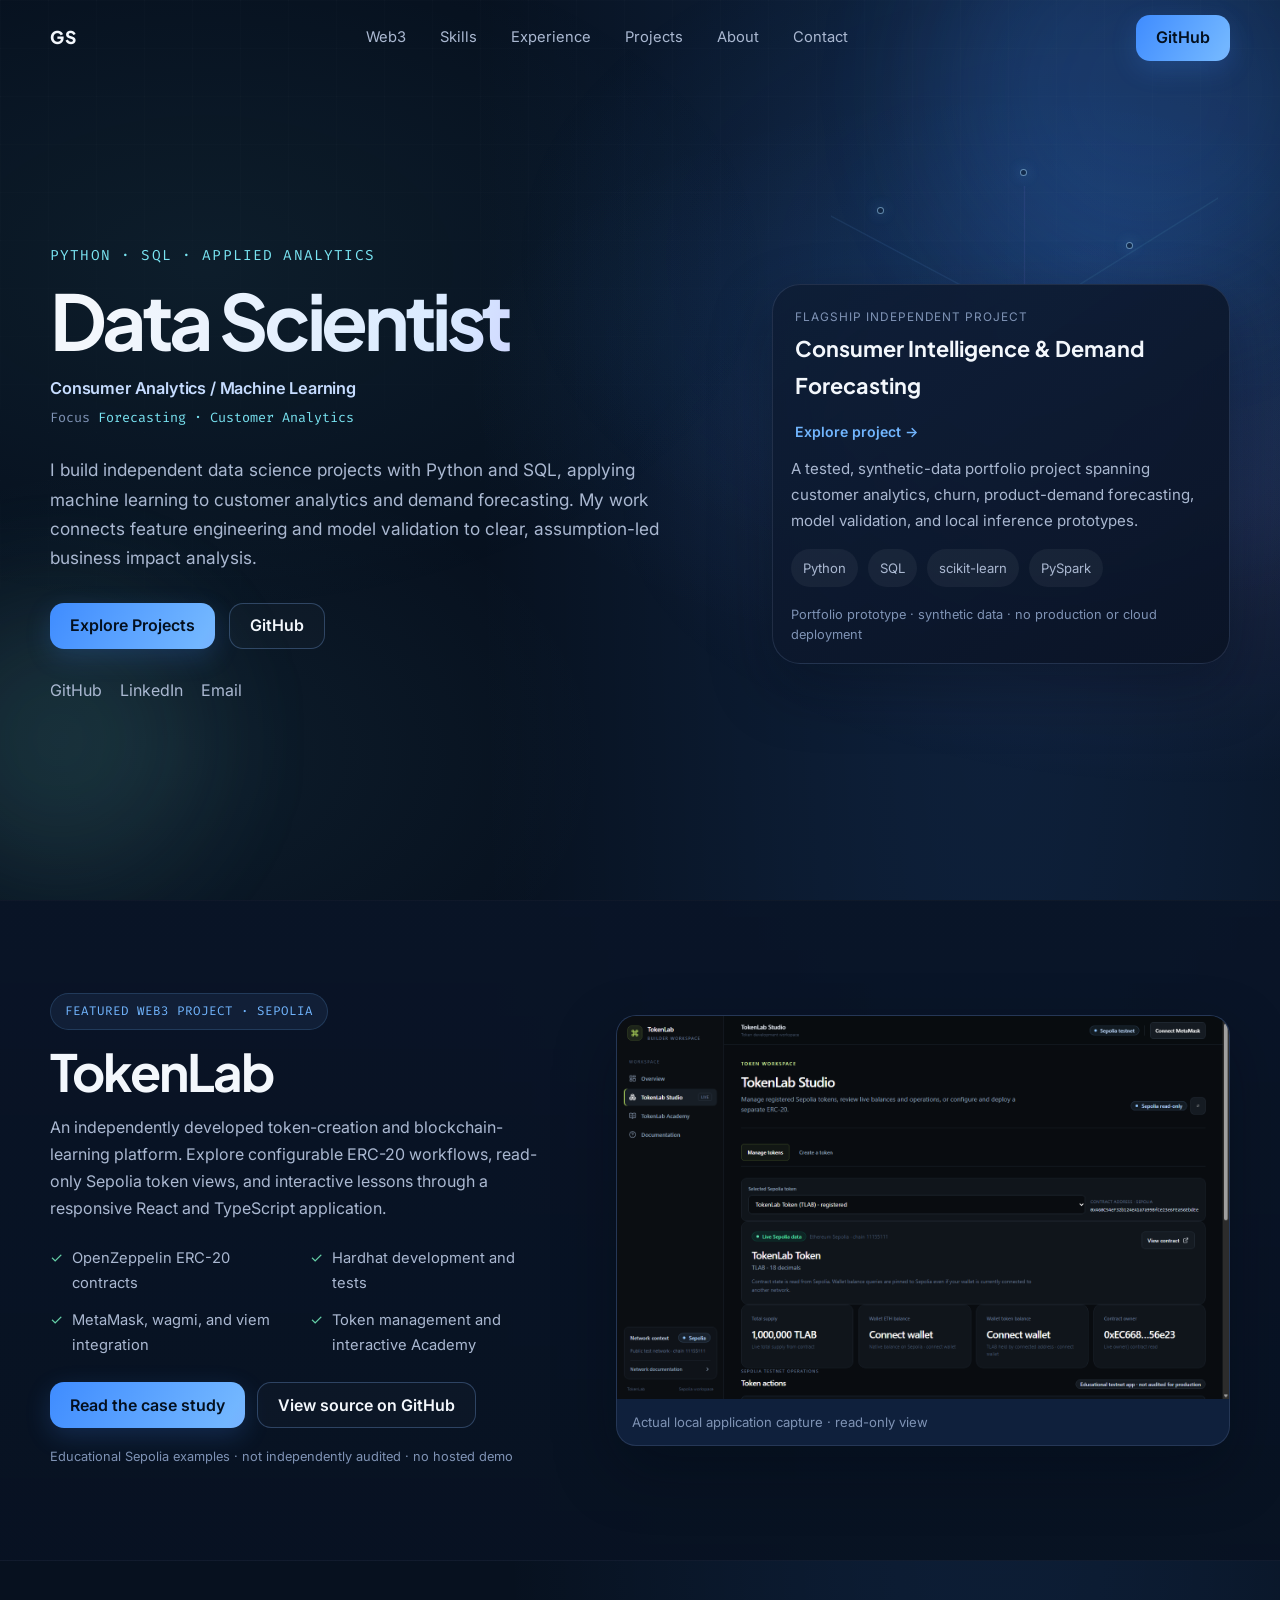
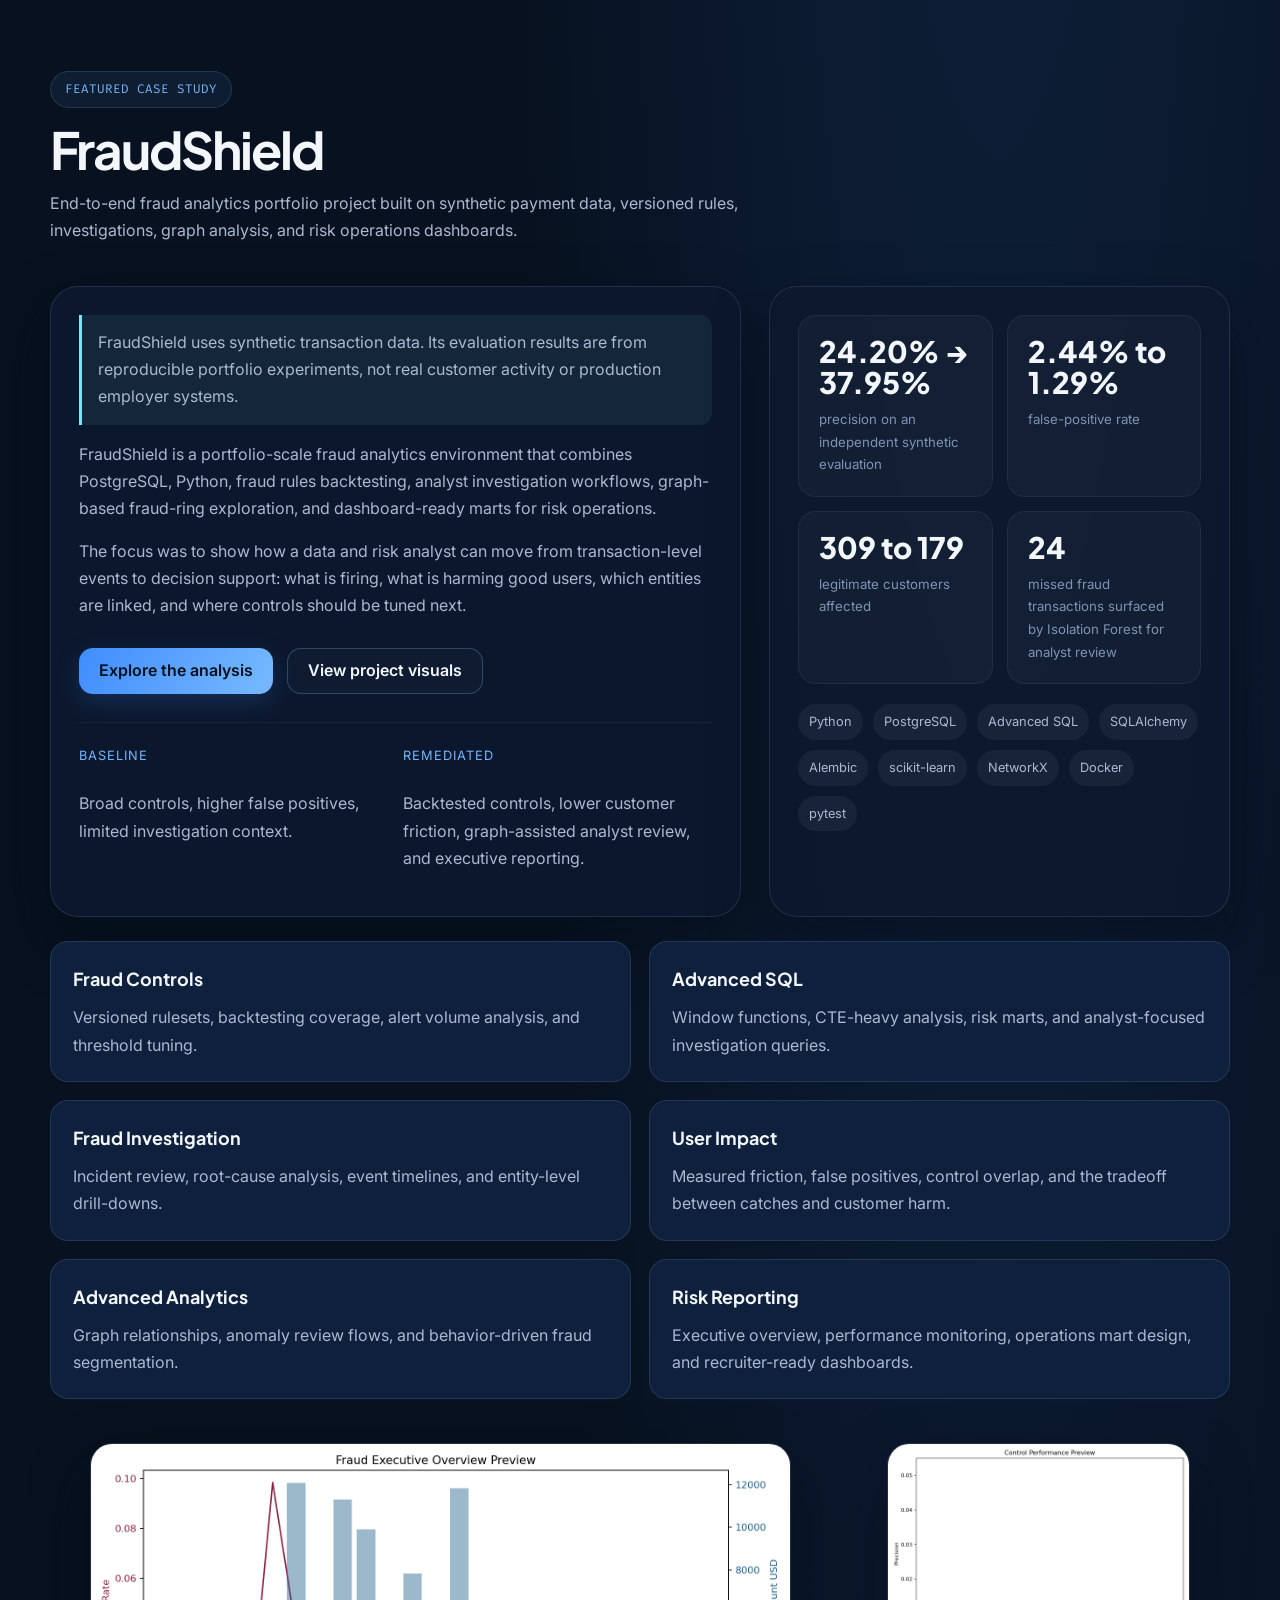
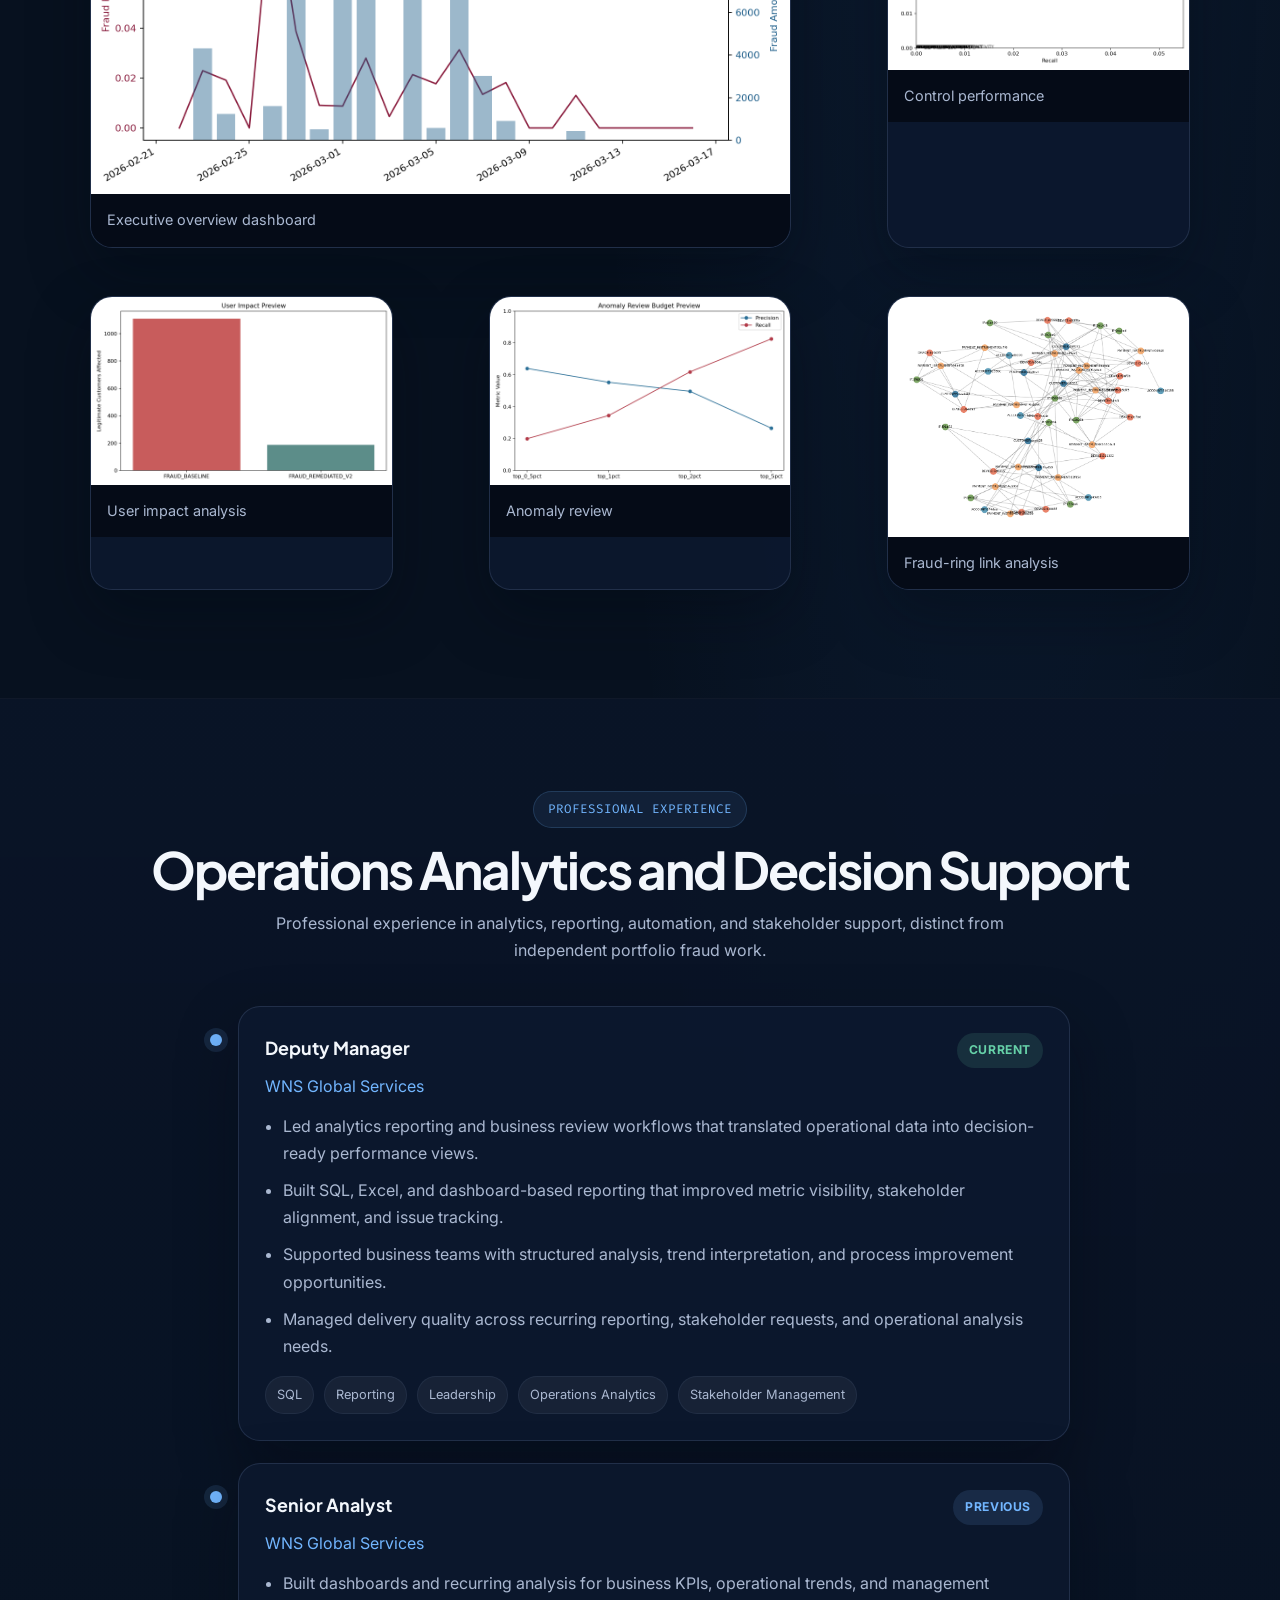
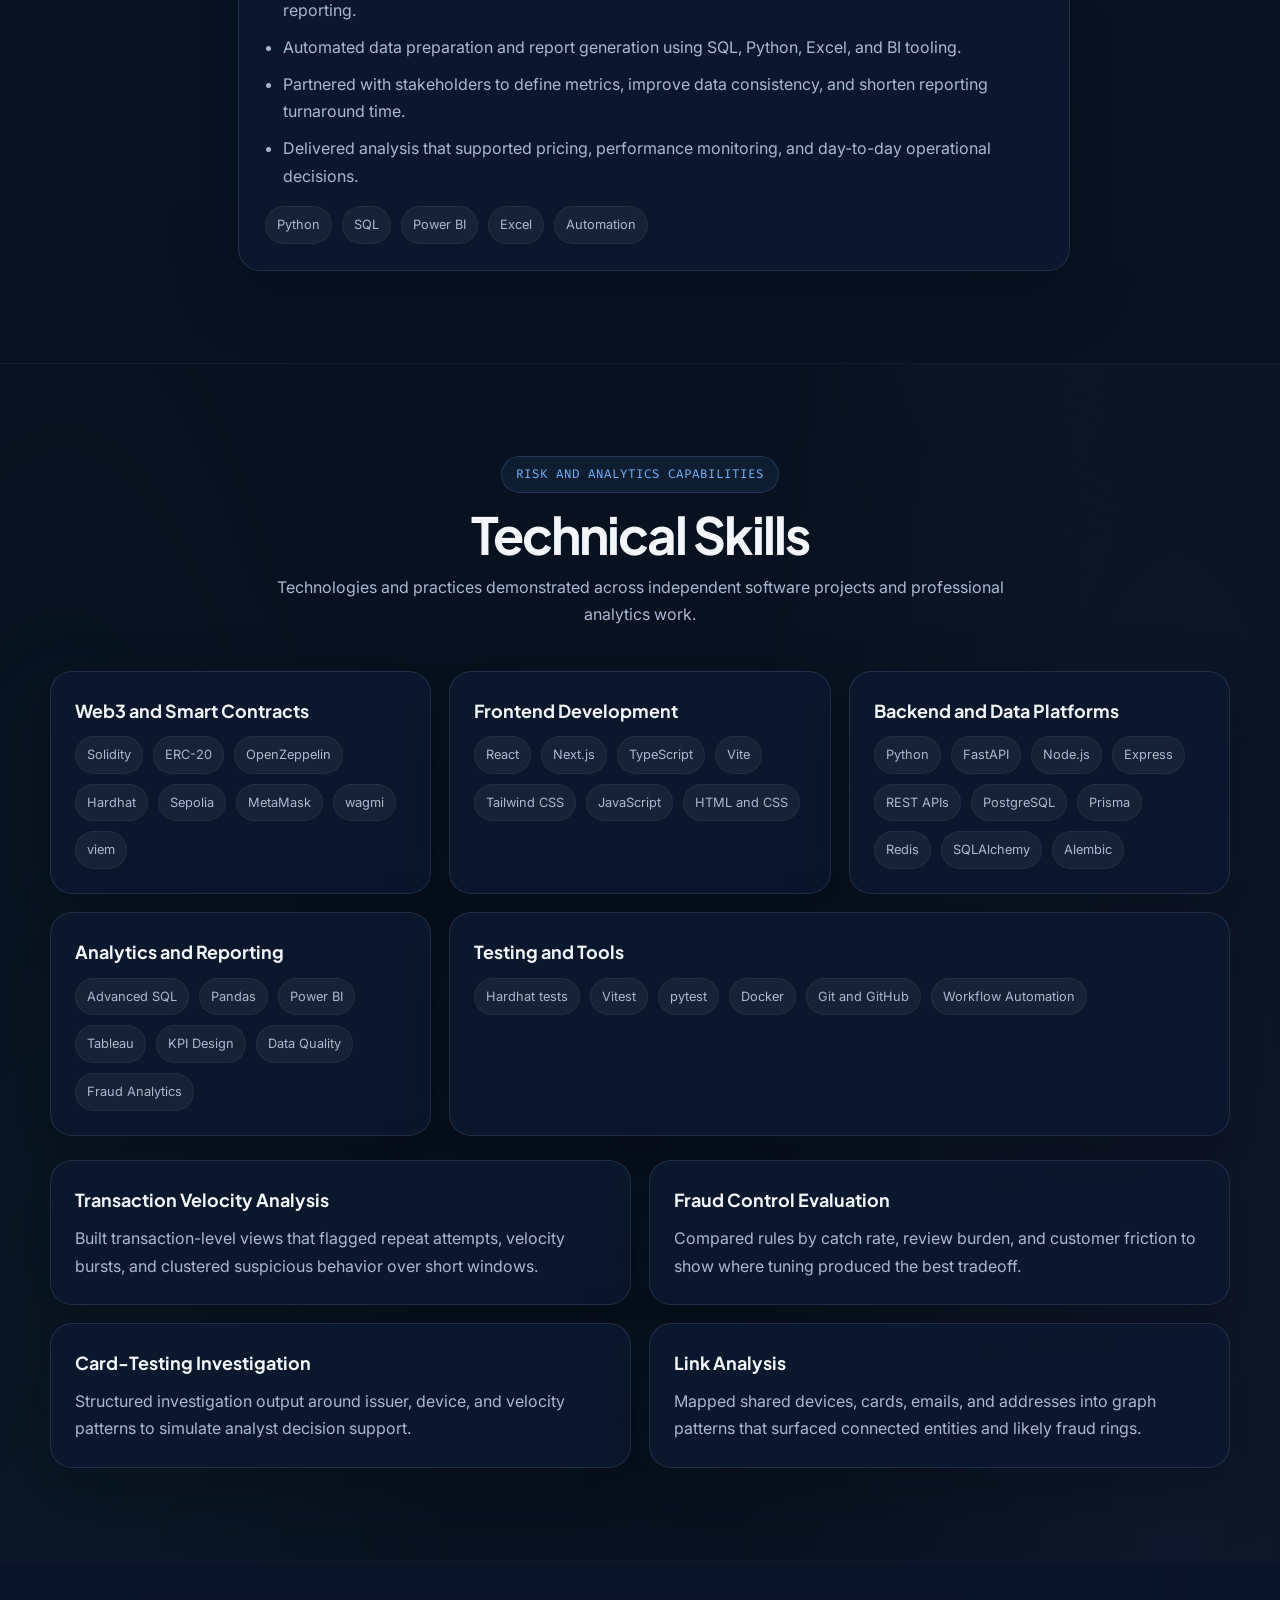
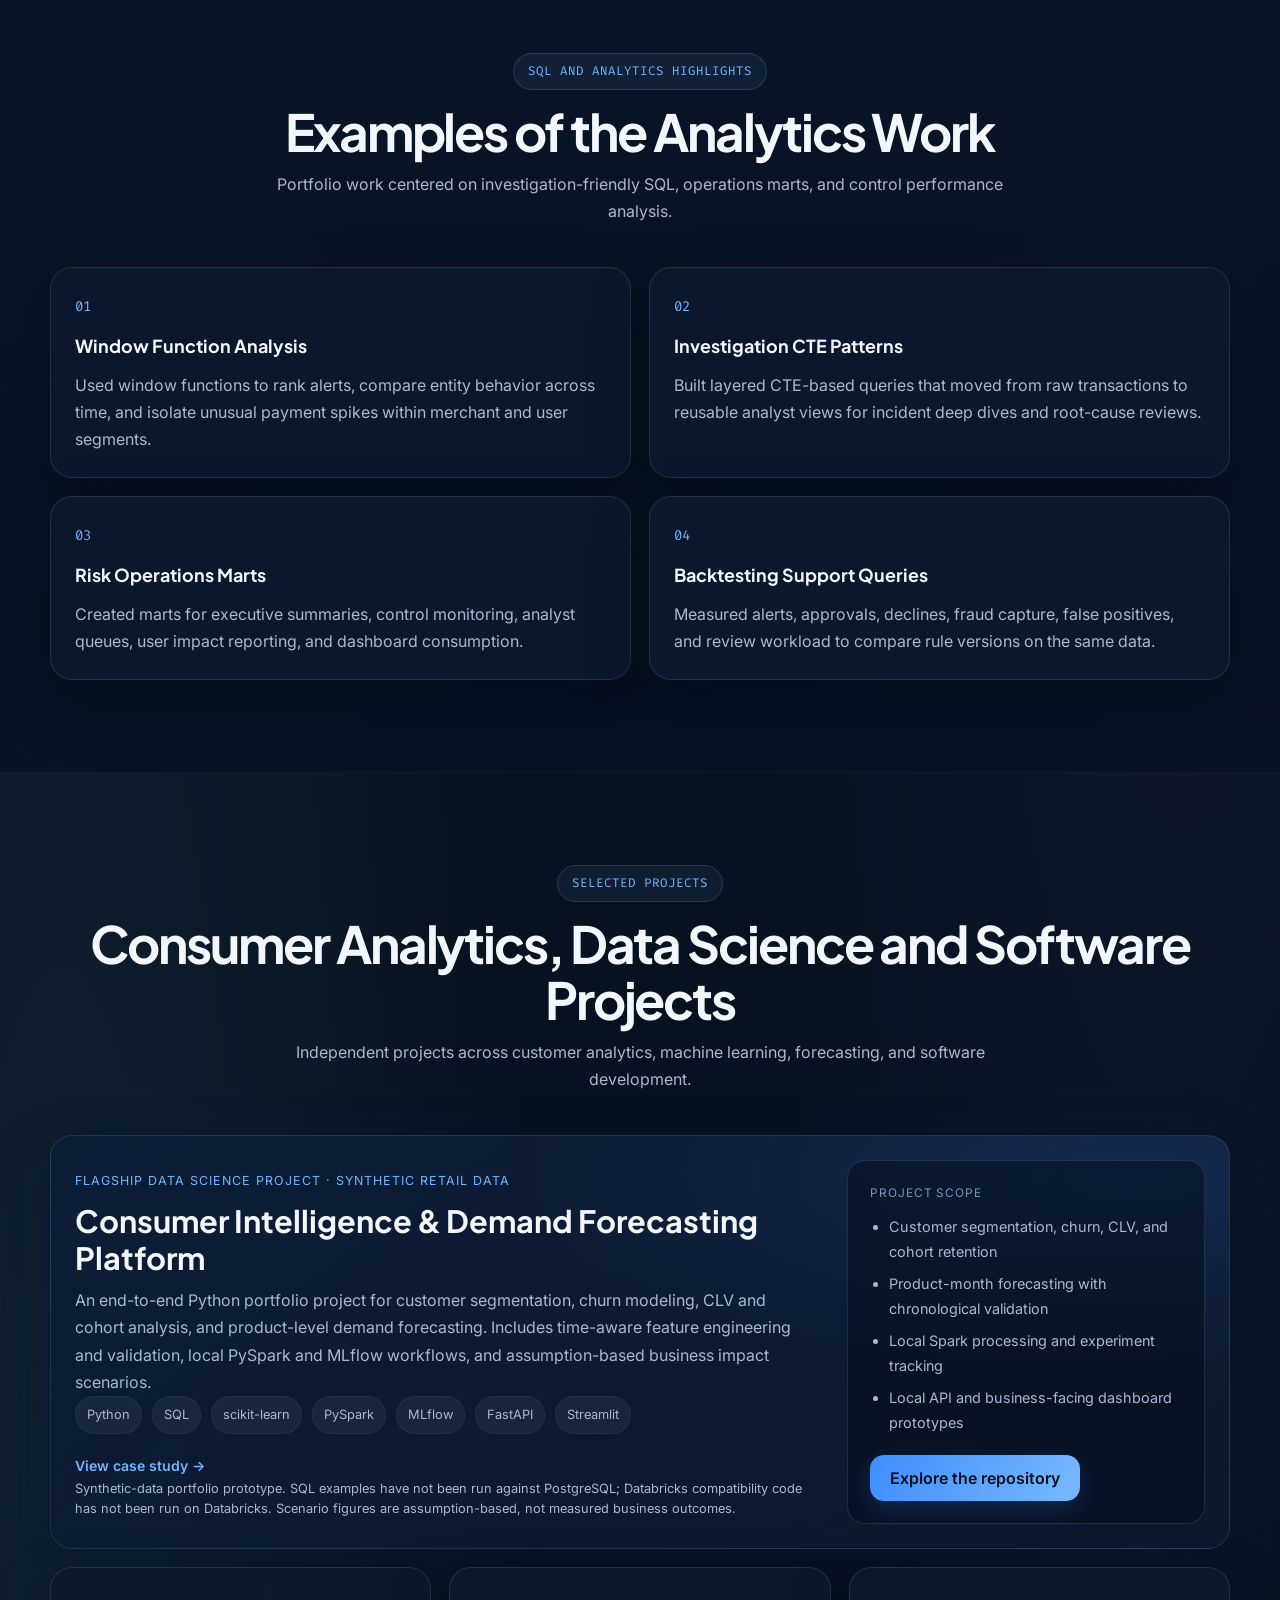
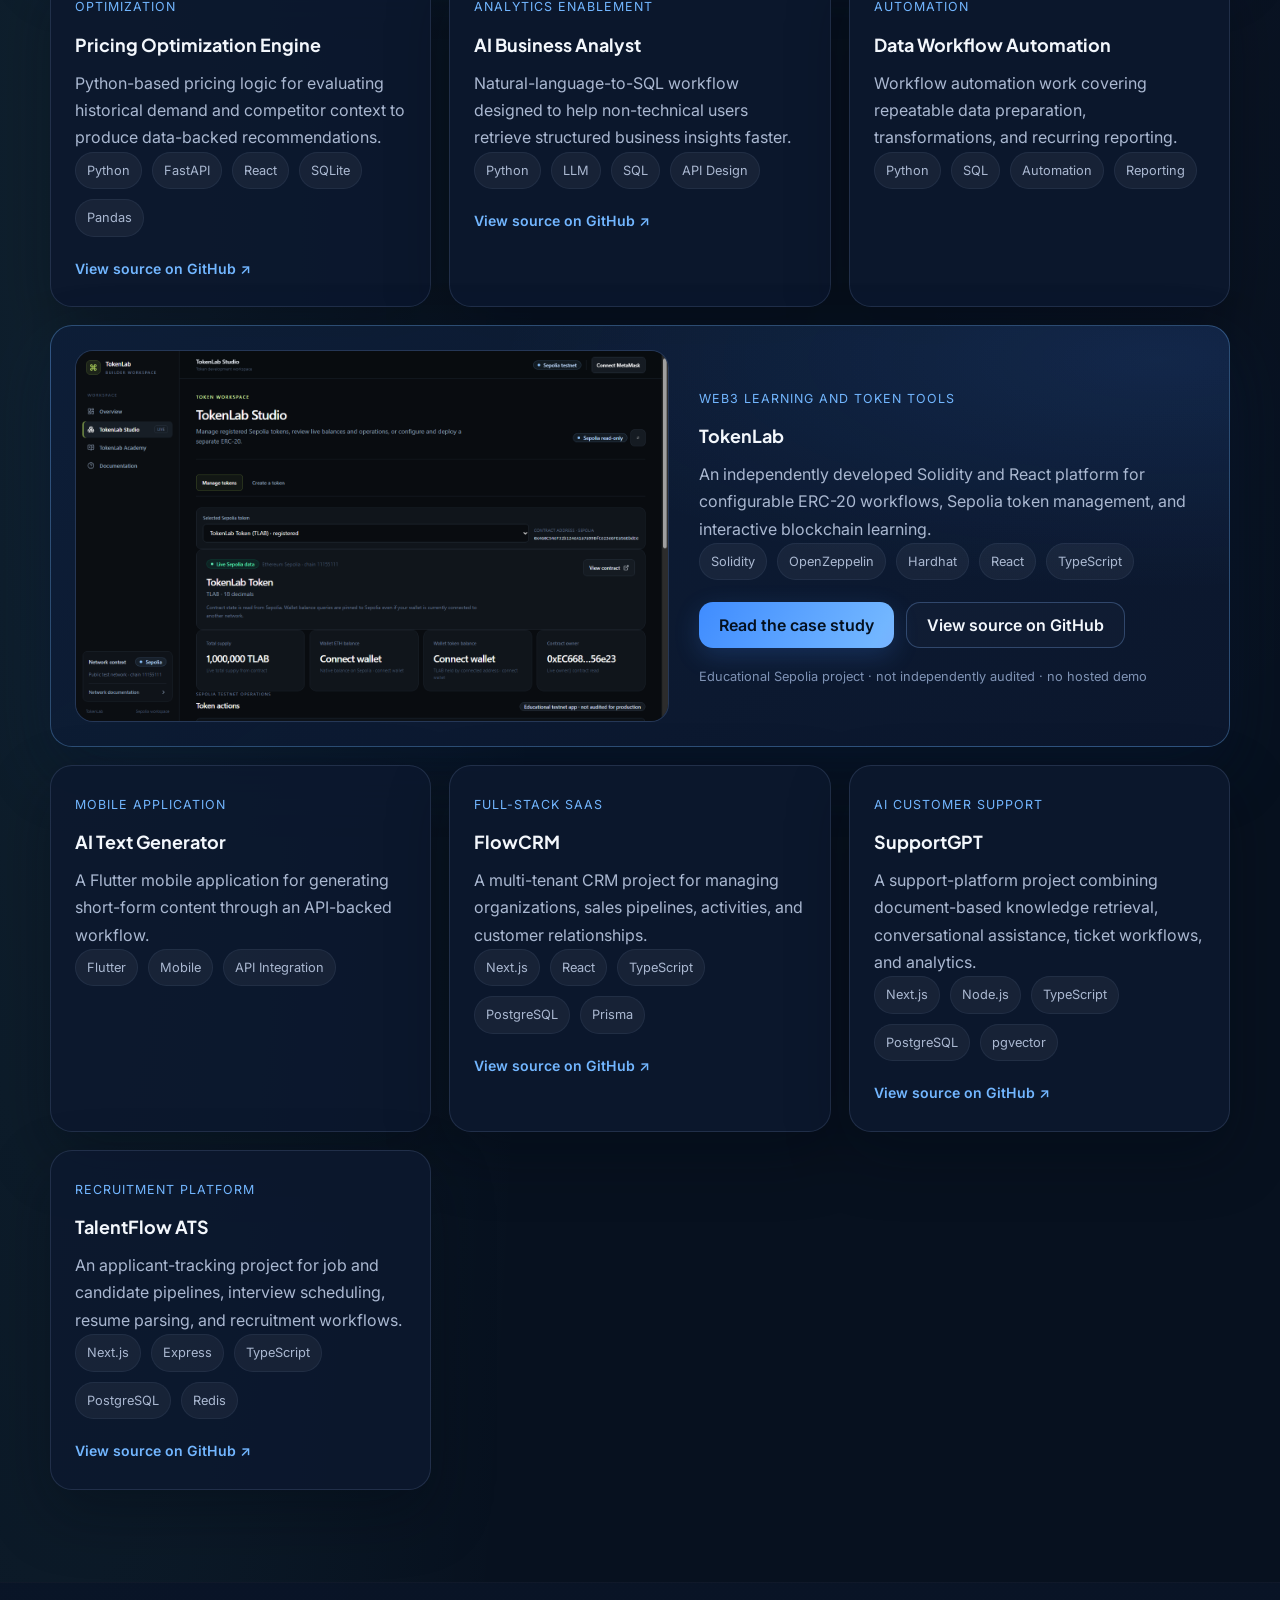
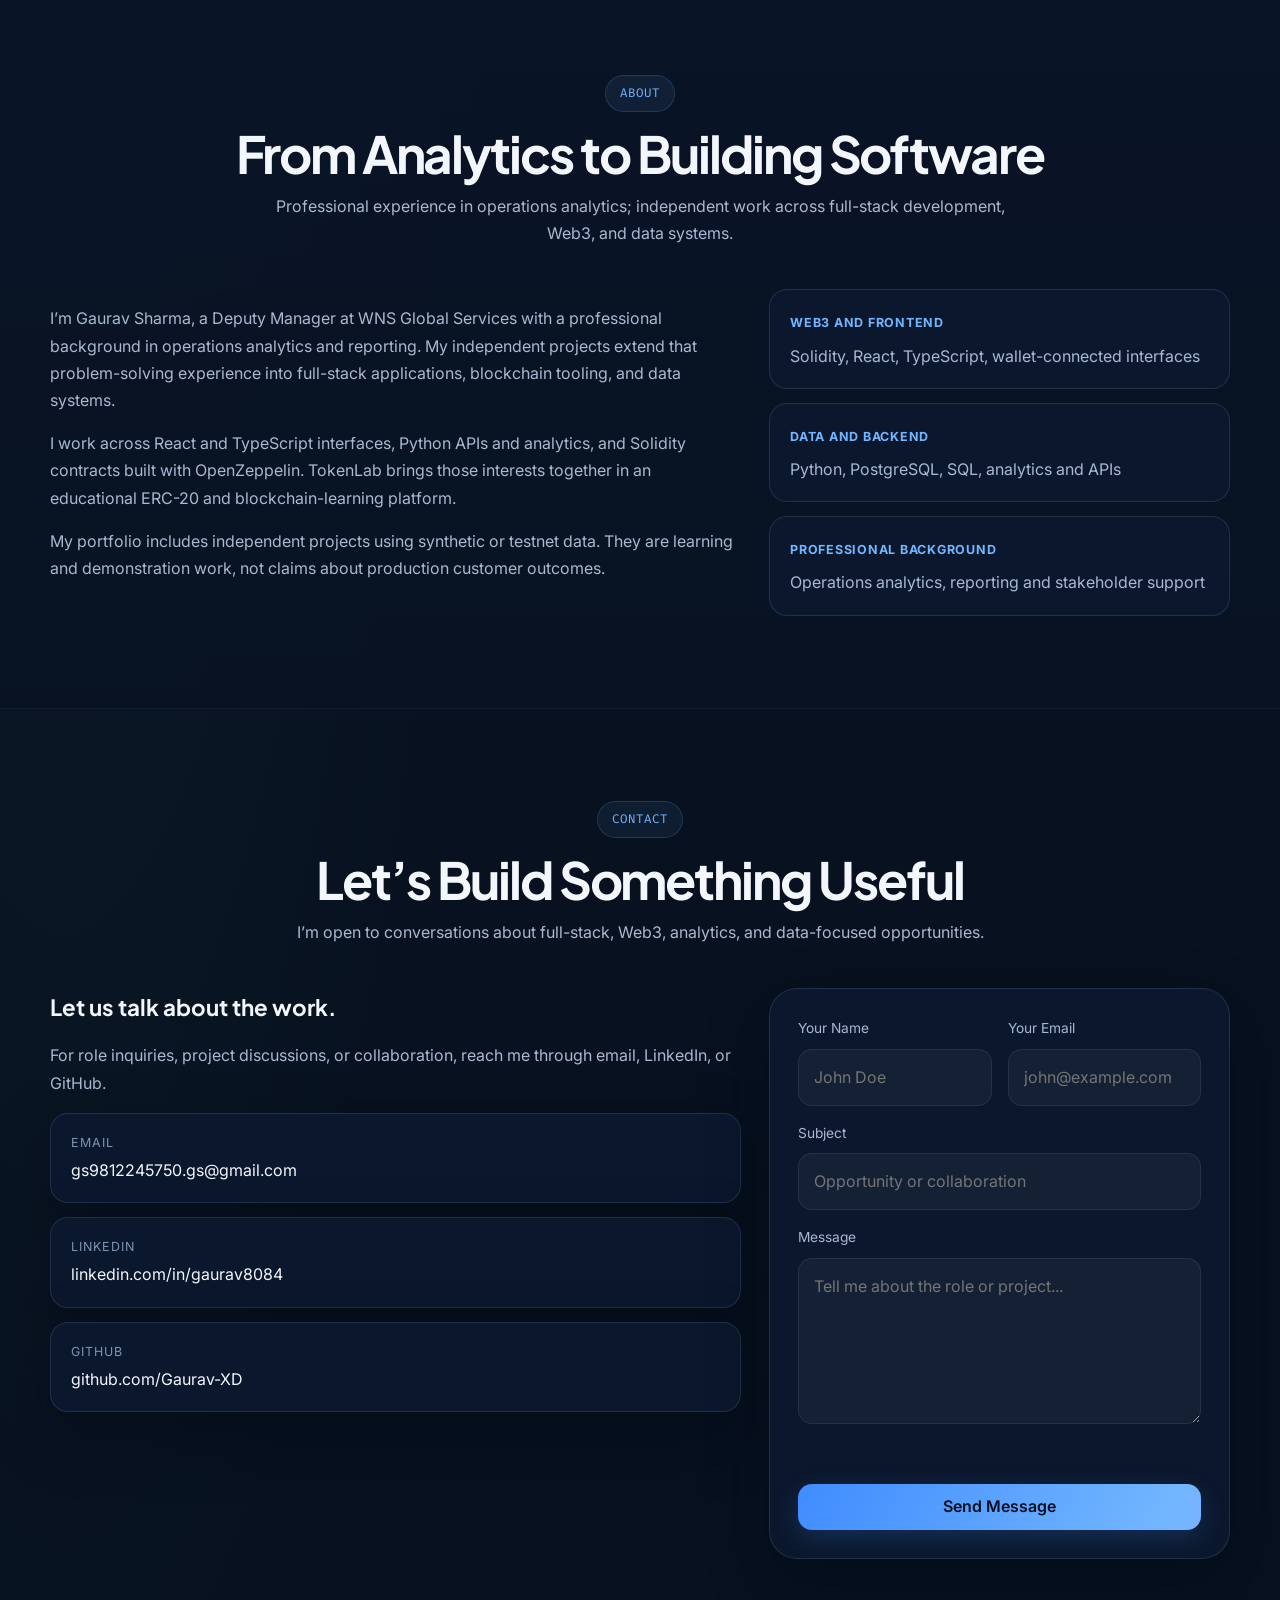
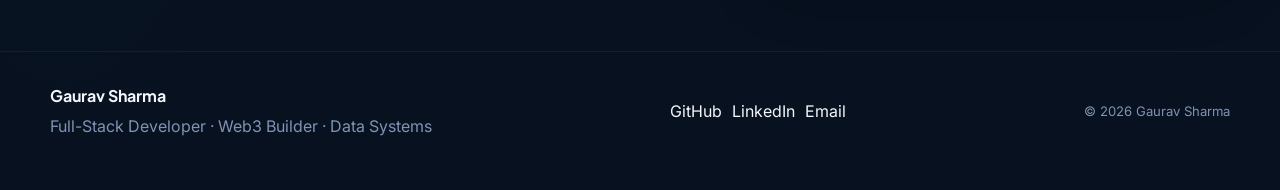
==== commit 27efd207: "Add Consumer Intelligence data science portfolio case study Co-authored-by: Copilot <223556219+Copil" ====
--- a/index.html
+++ b/index.html
@@ -5,12 +5,12 @@
   <meta name="viewport" content="width=device-width, initial-scale=1.0" />
   <meta
     name="description"
-    content="Gaurav Sharma is a Full-Stack Developer and Blockchain & Web3 Developer building applications with React, TypeScript, Solidity, Python, and SQL."
+    content="Gaurav Sharma is a Data Scientist focused on consumer analytics and machine learning, with independent portfolio work in Python, SQL, forecasting, and customer analytics."
   />
-  <meta property="og:title" content="Gaurav Sharma | Full-Stack Developer & Web3 Builder" />
+  <meta property="og:title" content="Gaurav Sharma | Data Scientist · Consumer Analytics" />
   <meta
     property="og:description"
-    content="Explore independent work in full-stack development, blockchain, Web3, and data analytics, including TokenLab and FraudShield."
+    content="Explore independent portfolio work in consumer analytics, machine learning, forecasting, Python, and SQL."
   />
   <meta property="og:type" content="website" />
   <meta property="og:url" content="https://gaurav-xd.github.io/" />
@@ -19,12 +19,12 @@
   <meta property="og:image:height" content="630" />
   <meta property="og:image:alt" content="Gaurav Sharma portfolio with a genuine TokenLab application screenshot" />
   <meta name="twitter:card" content="summary_large_image" />
-  <meta name="twitter:title" content="Gaurav Sharma | Full-Stack Developer & Web3 Builder" />
-  <meta name="twitter:description" content="Independent work in full-stack development, blockchain, Web3, and data analytics." />
+  <meta name="twitter:title" content="Gaurav Sharma | Data Scientist · Consumer Analytics" />
+  <meta name="twitter:description" content="Independent portfolio work in consumer analytics, machine learning, forecasting, Python, and SQL." />
   <meta name="twitter:image" content="https://gaurav-xd.github.io/assets/images/social/portfolio-og.png" />
   <meta name="theme-color" content="#07111f" />
   <link rel="canonical" href="https://gaurav-xd.github.io/" />
-  <title>Gaurav Sharma | Full-Stack Developer & Web3 Builder</title>
+  <title>Gaurav Sharma | Data Scientist · Consumer Analytics</title>
   <link rel="preconnect" href="https://fonts.googleapis.com" />
   <link rel="preconnect" href="https://fonts.gstatic.com" crossorigin />
   <link
@@ -77,22 +77,22 @@
       </div>
       <div class="container hero-container">
         <div class="hero-copy animate-fade">
-          <p class="eyebrow">Full-Stack Developer · Web3 Builder</p>
-          <h1>Gaurav Sharma</h1>
-          <p class="hero-title">Full-Stack Developer | Blockchain &amp; Web3 Developer</p>
+          <p class="eyebrow">Python · SQL · Applied Analytics</p>
+          <h1>Data Scientist</h1>
+          <p class="hero-title">Consumer Analytics / Machine Learning</p>
           <p class="hero-technology-line">
-            <span class="hero-tech-label">Building with</span>
-            <span class="hero-tech-rotator" id="heroTech" aria-hidden="true">Solidity · Ethereum</span>
-            <span class="visually-hidden">Solidity, Ethereum, React, TypeScript, Python, and PostgreSQL</span>
+            <span class="hero-tech-label">Focus</span>
+            <span class="hero-tech-rotator" id="heroTech" aria-hidden="true">Forecasting · Customer Analytics</span>
+            <span class="visually-hidden">Python, SQL, machine learning, demand forecasting, customer analytics, and business impact</span>
           </p>
           <p class="hero-summary">
-            I build practical web applications, blockchain learning tools, and data systems.
-            My independent projects span Solidity smart contracts, React interfaces, Python APIs,
-            and analytics; my professional background is in operations and reporting.
+            I build independent data science projects with Python and SQL, applying machine learning
+            to customer analytics and demand forecasting. My work connects feature engineering and
+            model validation to clear, assumption-led business impact analysis.
           </p>
           <div class="hero-actions">
             <a href="#projects" class="btn btn-primary">Explore Projects</a>
-            <a href="#experience" class="btn btn-outline">Professional Experience</a>
+            <a href="https://github.com/Gaurav-XD" class="btn btn-outline" target="_blank" rel="noopener noreferrer">GitHub</a>
           </div>
           <div class="hero-links" aria-label="Social links">
             <a href="https://github.com/Gaurav-XD" target="_blank" rel="noopener noreferrer">GitHub</a>
@@ -101,27 +101,25 @@
           </div>
         </div>
 
-        <aside class="hero-panel portfolio-hero-panel animate-fade" aria-label="Featured project: TokenLab">
-          <a class="portfolio-hero-image" href="tokenlab.html" aria-label="Explore the TokenLab case study">
-            <img
-              src="assets/images/projects/tokenlab/tokenlab-overview.png"
-              alt="Actual TokenLab dashboard showing read-only Sepolia token information with no wallet connected"
-              fetchpriority="high"
-            />
-          </a>
+        <aside class="hero-panel portfolio-hero-panel consumer-hero-panel animate-fade" aria-label="Featured data science project">
           <div class="portfolio-hero-caption">
             <div>
-              <span class="panel-label">Featured independent project</span>
-              <h2>TokenLab</h2>
-            </div>
-            <a href="tokenlab.html" aria-label="Read the TokenLab case study">View case study <span aria-hidden="true">→</span></a>
-          </div>
-          <div class="panel-chip-row" aria-label="TokenLab technologies">
-            <span class="panel-chip">Solidity</span>
-            <span class="panel-chip">React</span>
-            <span class="panel-chip">TypeScript</span>
-            <span class="panel-chip">Hardhat</span>
-          </div>
+              <span class="panel-label">Flagship independent project</span>
+              <h2>Consumer Intelligence &amp; Demand Forecasting</h2>
+            </div>
+            <a href="#projects" aria-label="Explore the featured Consumer Intelligence project">Explore project <span aria-hidden="true">→</span></a>
+          </div>
+          <p class="consumer-hero-summary">
+            A tested, synthetic-data portfolio project spanning customer analytics, churn,
+            product-demand forecasting, model validation, and local inference prototypes.
+          </p>
+          <div class="panel-chip-row" aria-label="Project technologies">
+            <span class="panel-chip">Python</span>
+            <span class="panel-chip">SQL</span>
+            <span class="panel-chip">scikit-learn</span>
+            <span class="panel-chip">PySpark</span>
+          </div>
+          <p class="consumer-hero-note">Portfolio prototype · synthetic data · no production or cloud deployment</p>
         </aside>
       </div>
     </section>
@@ -483,12 +481,55 @@
       <div class="container">
         <div class="section-header animate-on-scroll">
           <span class="section-label">Selected Projects</span>
-          <h2 class="section-title">Blockchain, Full-Stack and Analytics Work</h2>
+          <h2 class="section-title">Consumer Analytics, Data Science and Software Projects</h2>
           <p class="section-subtitle">
-            Independent software and analytics projects, with direct source links where a public repository is available.
+            Independent projects across customer analytics, machine learning, forecasting, and software development.
           </p>
         </div>
         <div class="projects-grid project-list">
+          <article class="project-card consumer-intelligence-project-card animate-on-scroll">
+            <div class="project-content">
+              <span class="project-kicker">Flagship Data Science Project · Synthetic Retail Data</span>
+              <h3>Consumer Intelligence &amp; Demand Forecasting Platform</h3>
+              <p>
+                An end-to-end Python portfolio project for customer segmentation, churn modeling,
+                CLV and cohort analysis, and product-level demand forecasting. Includes time-aware
+                feature engineering and validation, local PySpark and MLflow workflows, and
+                assumption-based business impact scenarios.
+              </p>
+              <div class="tech-stack">
+                <span class="tech-tag">Python</span>
+                <span class="tech-tag">SQL</span>
+                <span class="tech-tag">scikit-learn</span>
+                <span class="tech-tag">PySpark</span>
+                <span class="tech-tag">MLflow</span>
+                <span class="tech-tag">FastAPI</span>
+                <span class="tech-tag">Streamlit</span>
+              </div>
+              <div class="project-source-links">
+                <a href="consumer-intelligence.html">
+                  View case study <span aria-hidden="true">→</span>
+                </a>
+              </div>
+              <p class="consumer-project-note">
+                Synthetic-data portfolio prototype. SQL examples have not been run against PostgreSQL;
+                Databricks compatibility code has not been run on Databricks. Scenario figures are
+                assumption-based, not measured business outcomes.
+              </p>
+            </div>
+            <aside class="consumer-intelligence-project-aside" aria-label="Project scope">
+              <span class="panel-label">Project scope</span>
+              <ul>
+                <li>Customer segmentation, churn, CLV, and cohort retention</li>
+                <li>Product-month forecasting with chronological validation</li>
+                <li>Local Spark processing and experiment tracking</li>
+                <li>Local API and business-facing dashboard prototypes</li>
+              </ul>
+              <a class="btn btn-primary" href="https://github.com/Gaurav-XD/consumer-intelligence-demand-forecasting" target="_blank" rel="noopener noreferrer">
+                Explore the repository
+              </a>
+            </aside>
+          </article>
           <article class="project-card animate-on-scroll">
             <div class="project-content">
               <span class="project-kicker">Optimization</span>
@@ -871,10 +912,10 @@
 
     const heroTech = document.getElementById("heroTech");
     const heroTechnologies = [
-      "Solidity · Ethereum",
-      "React · TypeScript",
-      "Python · PostgreSQL",
-      "Hardhat · OpenZeppelin"
+      "Forecasting · Customer Analytics",
+      "Python · SQL",
+      "Machine Learning · Validation",
+      "PySpark · Business Impact"
     ];
 
     if (!prefersReducedMotion && heroTech) {
--- a/style.css
+++ b/style.css
@@ -875,6 +875,73 @@
   grid-template-columns: repeat(3, 1fr);
 }
 
+.consumer-intelligence-project-card {
+  grid-column: 1 / -1;
+  display: grid;
+  grid-template-columns: minmax(0, 1.35fr) minmax(260px, 0.65fr);
+  align-items: center;
+  gap: 28px;
+  border-color: rgba(114, 182, 255, 0.34);
+  background:
+    radial-gradient(ellipse at 92% 10%, rgba(63, 140, 255, 0.15), transparent 40%),
+    linear-gradient(145deg, rgba(13, 30, 55, 0.98), rgba(12, 24, 46, 0.95));
+  box-shadow: 0 24px 70px rgba(22, 74, 145, 0.14), var(--shadow);
+}
+
+.consumer-intelligence-project-card .project-content {
+  min-width: 0;
+}
+
+.consumer-intelligence-project-card h3 {
+  max-width: 760px;
+  font-size: clamp(1.35rem, 2.4vw, 2rem);
+  line-height: 1.2;
+}
+
+.consumer-intelligence-project-aside {
+  min-width: 0;
+  padding: 22px;
+  border: 1px solid var(--border);
+  border-radius: var(--radius-md);
+  background: rgba(4, 12, 25, 0.48);
+}
+
+.consumer-intelligence-project-aside .panel-label {
+  display: block;
+  margin-bottom: 12px;
+}
+
+.consumer-intelligence-project-aside ul {
+  margin: 0 0 20px;
+  padding-left: 19px;
+  color: var(--text-soft);
+  font-size: 0.9rem;
+}
+
+.consumer-intelligence-project-aside li + li {
+  margin-top: 8px;
+}
+
+.consumer-project-note,
+.consumer-hero-note {
+  margin: 18px 0 0;
+  color: var(--text-muted);
+  font-size: 0.8rem;
+  line-height: 1.55;
+}
+
+.consumer-hero-panel .portfolio-hero-caption {
+  align-items: flex-start;
+  flex-direction: column;
+  padding-top: 4px;
+}
+
+.consumer-hero-summary {
+  margin: 0 0 16px;
+  color: var(--text-soft);
+  font-size: 0.94rem;
+}
+
 .projects-grid {
   display: grid;
   gap: 18px;
@@ -1104,6 +1171,10 @@
     grid-template-columns: 1fr;
   }
 
+  .consumer-intelligence-project-card {
+    grid-template-columns: 1fr;
+  }
+
   .visual-card,
   .visual-card-wide {
     grid-column: span 6;
@@ -1196,6 +1267,10 @@
     width: 100%;
   }
 
+  .consumer-intelligence-project-aside .btn {
+    width: 100%;
+  }
+
   .about-stats,
   .skills-grid {
     grid-template-columns: 1fr;
